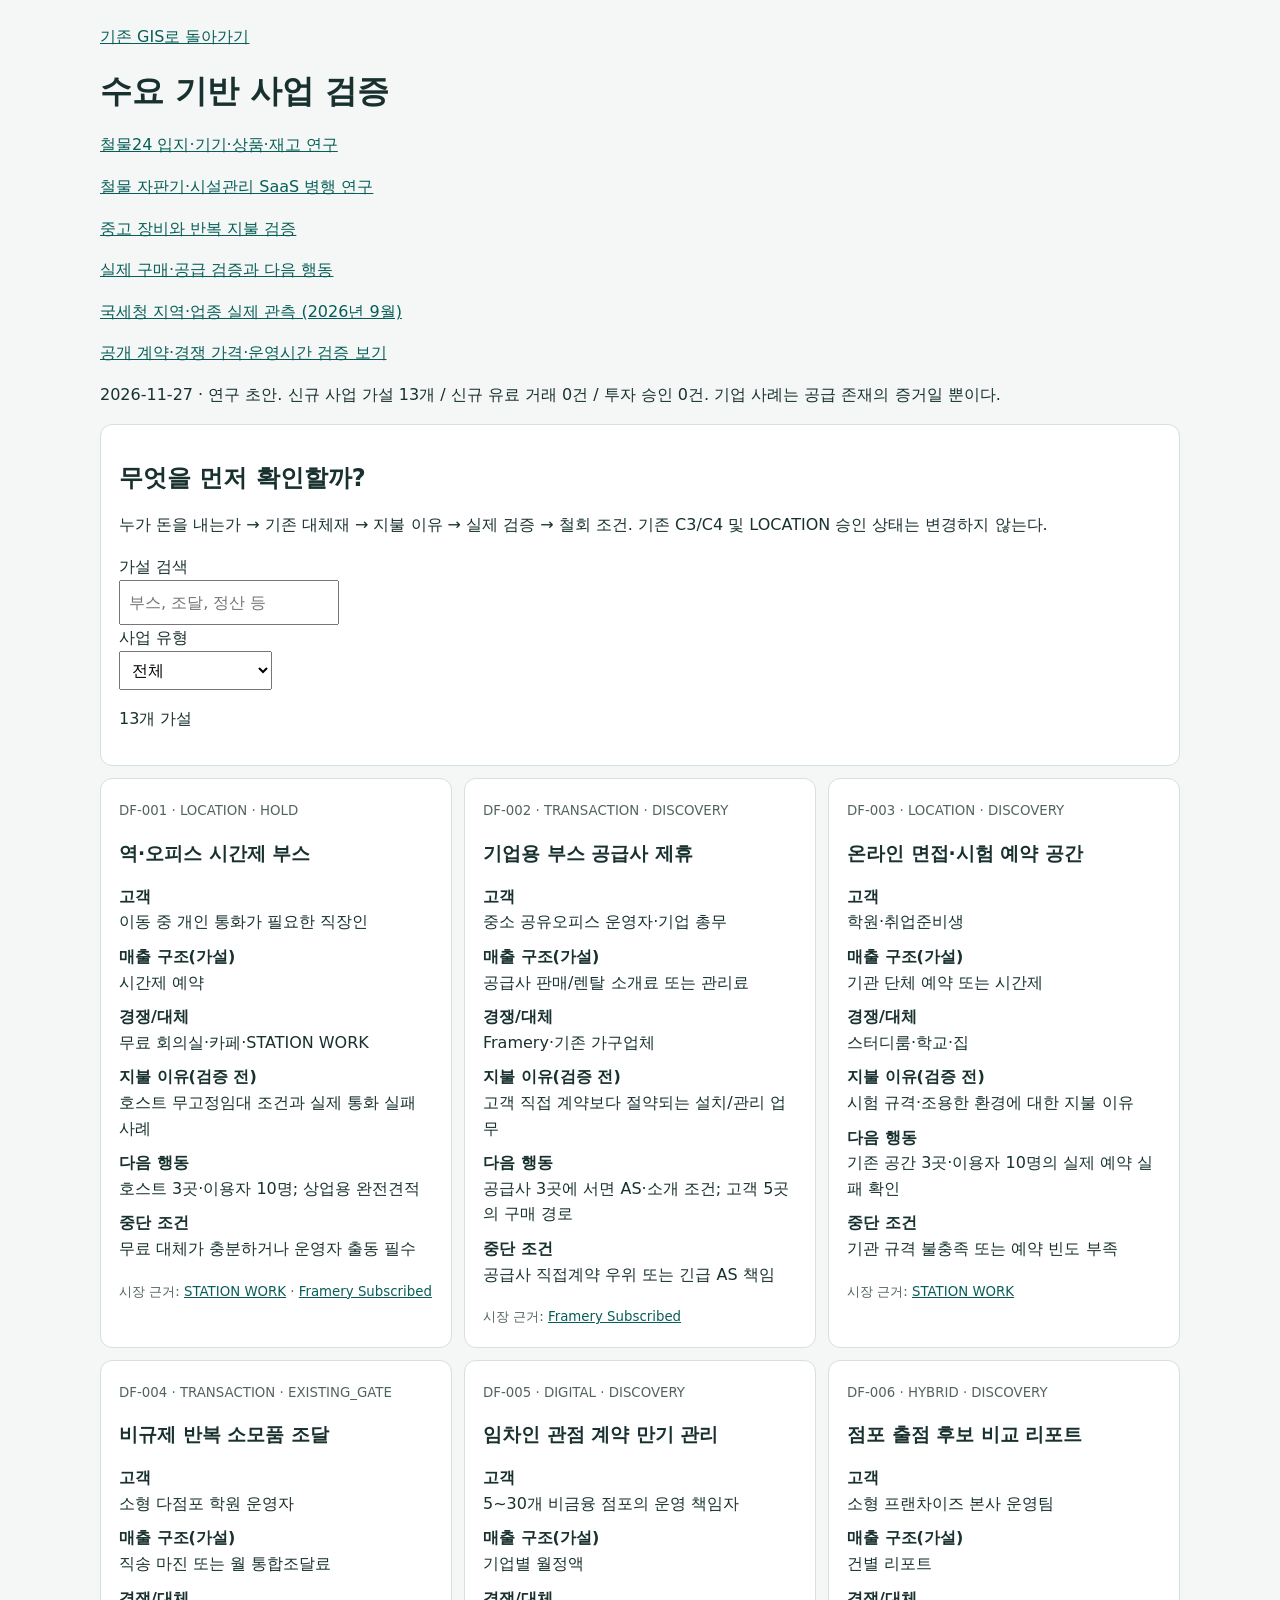
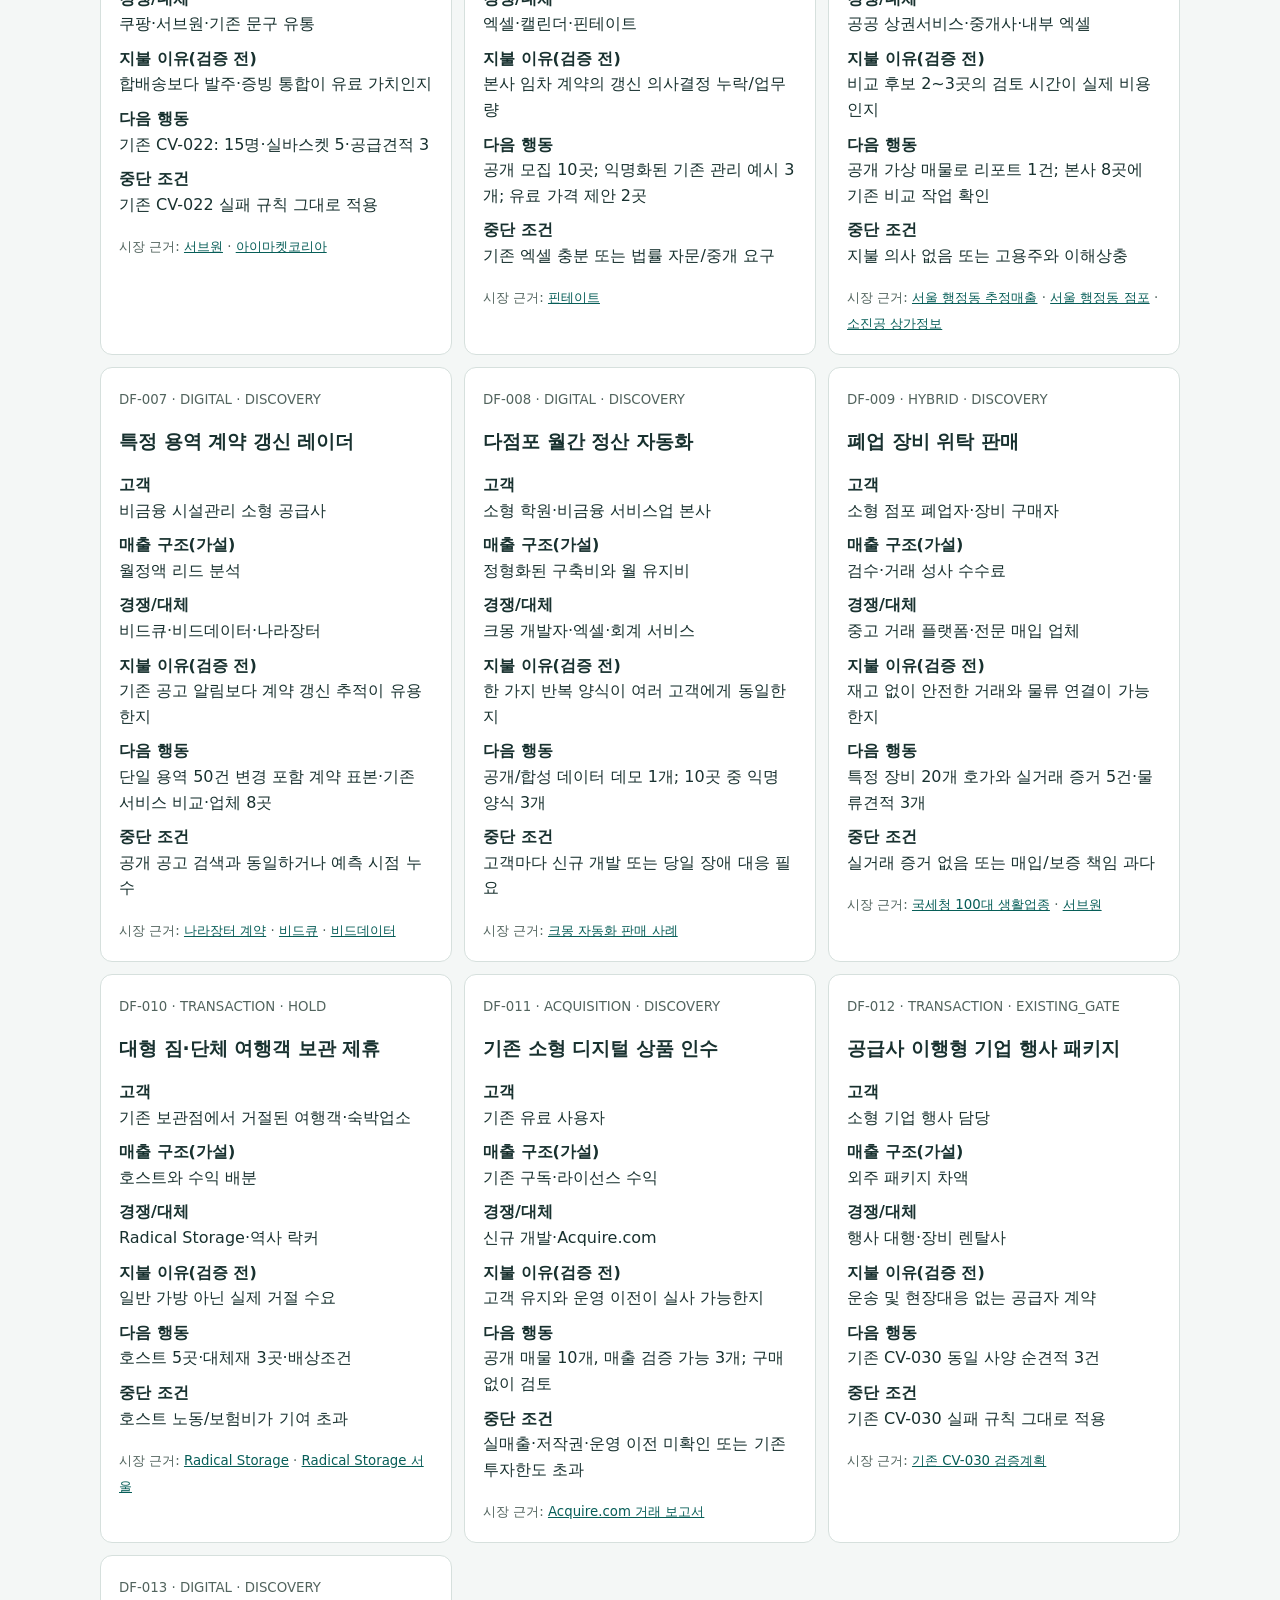
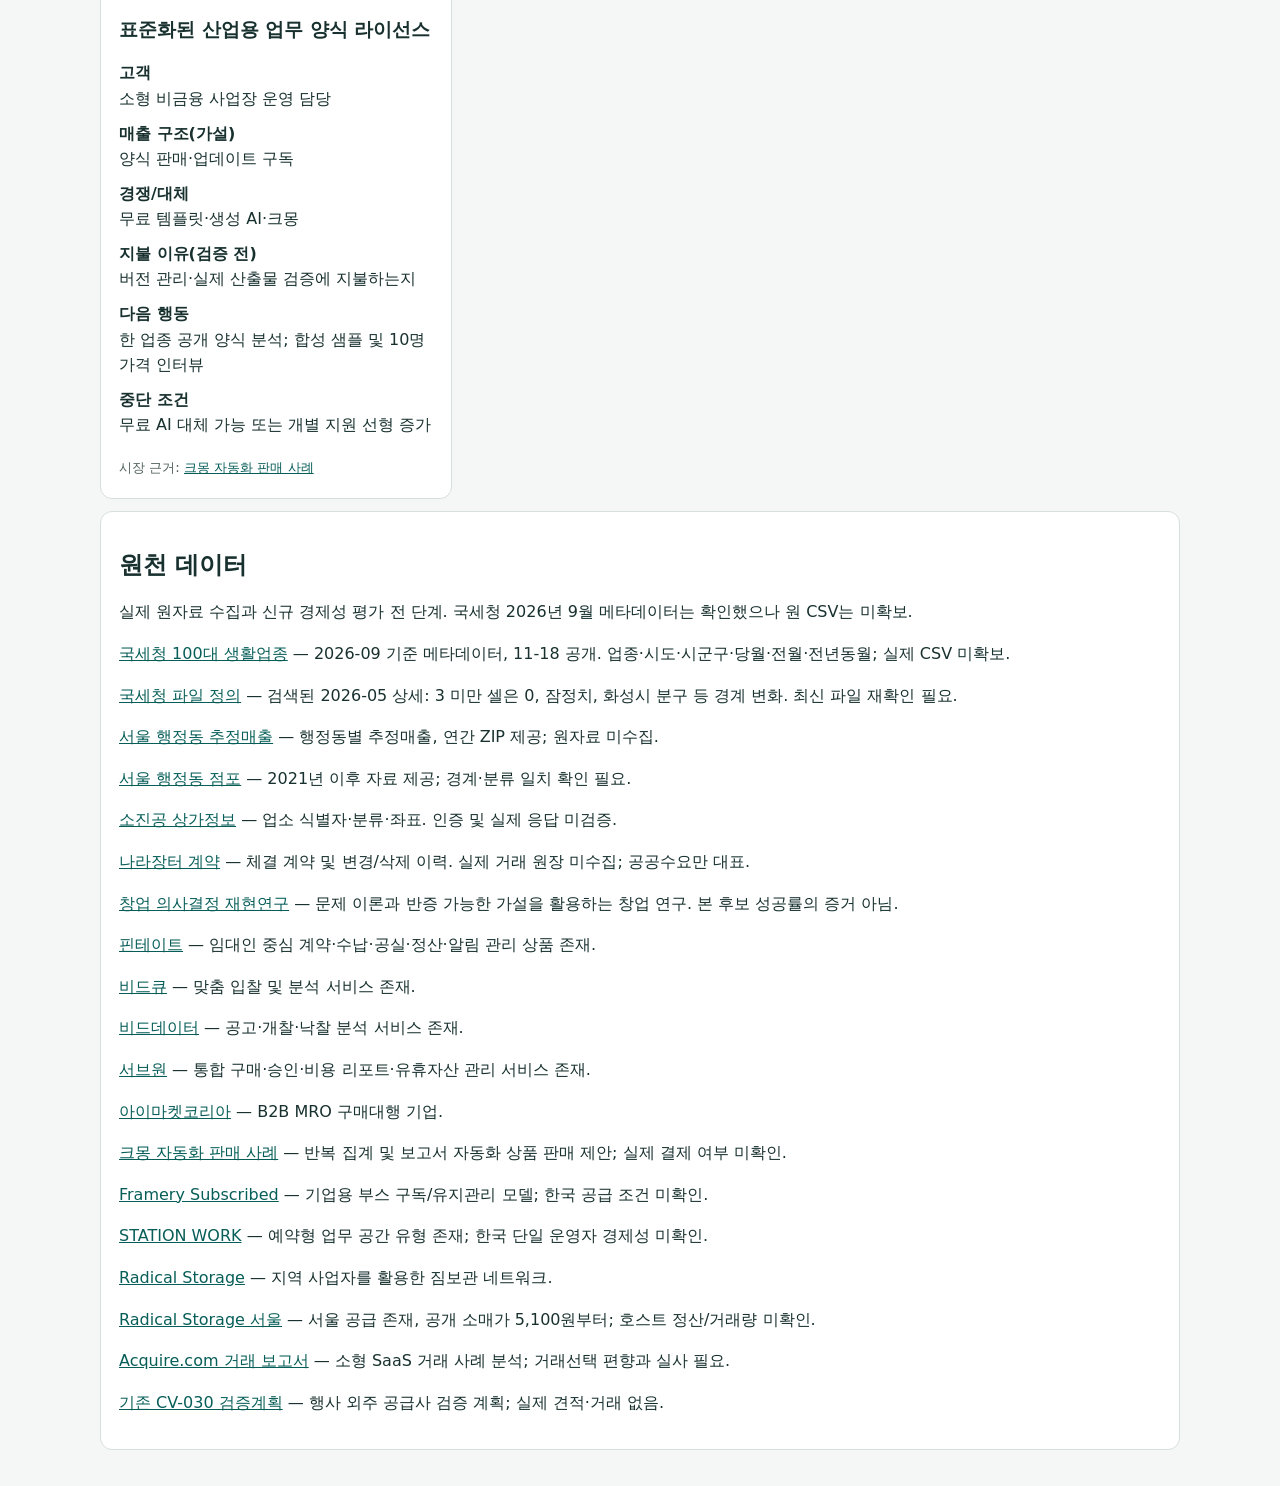
==== docs/demand-first.html @ 0ed5d030 "Add hardware24 local site, used equipment, SKU hypotheses and stock review prototype" ====
<!doctype html><html lang="ko"><meta charset="utf-8"><meta name="viewport" content="width=device-width,initial-scale=1"><title>SideEconomyLab | 수요 기반 연구</title><style>body{font:16px/1.6 system-ui,sans-serif;color:#18312f;background:#f4f7f6;margin:0}main{max-width:1080px;margin:auto;padding:24px}a{color:#075e58}article,section{background:white;border:1px solid #d6e0dd;border-radius:12px;padding:18px;margin:12px 0}h1,h2,h3{line-height:1.25}small{color:#52645e}dt{font-weight:700}dd{margin:0 0 9px}label{display:block}input,select{font:inherit;padding:8px;max-width:100%}.cards{display:grid;grid-template-columns:repeat(auto-fit,minmax(min(100%,310px),1fr));gap:12px}article{margin:0}strong{color:#155c55}</style><main><a href="index.html">기존 GIS로 돌아가기</a><h1>수요 기반 사업 검증</h1><p><a href="hardware24.html">철물24 입지·기기·상품·재고 연구</a></p><p><a href="facility-dual-track.html">철물 자판기·시설관리 SaaS 병행 연구</a></p><p><a href="recommerce-research.html">중고 장비와 반복 지불 검증</a></p><p><a href="buyer-route.html">실제 구매·공급 검증과 다음 행동</a></p><p><a href="nts-local-profile.html">국세청 지역·업종 실제 관측 (2026년 9월)</a></p><p><a href="spend-evidence.html">공개 계약·경쟁 가격·운영시간 검증 보기</a></p><p>2026-11-27 · 연구 초안. 신규 사업 가설 13개 / 신규 유료 거래 0건 / 투자 승인 0건. 기업 사례는 공급 존재의 증거일 뿐이다.</p><section><h2>무엇을 먼저 확인할까?</h2><p>누가 돈을 내는가 → 기존 대체재 → 지불 이유 → 실제 검증 → 철회 조건. 기존 C3/C4 및 LOCATION 승인 상태는 변경하지 않는다.</p><label for="q">가설 검색</label><input id="q" type="search" placeholder="부스, 조달, 정산 등"><label for="lane">사업 유형</label><select id="lane"><option value="">전체</option><option>LOCATION</option><option>TRANSACTION</option><option>DIGITAL</option><option>HYBRID</option><option>ACQUISITION</option></select><p id="count" aria-live="polite"></p></section><div class="cards"><article data-lane="LOCATION"><small>DF-001 · LOCATION · HOLD</small><h3>역·오피스 시간제 부스</h3><dl><dt>고객</dt><dd>이동 중 개인 통화가 필요한 직장인</dd><dt>매출 구조(가설)</dt><dd>시간제 예약</dd><dt>경쟁/대체</dt><dd>무료 회의실·카페·STATION WORK</dd><dt>지불 이유(검증 전)</dt><dd>호스트 무고정임대 조건과 실제 통화 실패 사례</dd><dt>다음 행동</dt><dd>호스트 3곳·이용자 10명; 상업용 완전견적</dd><dt>중단 조건</dt><dd>무료 대체가 충분하거나 운영자 출동 필수</dd></dl><small>시장 근거: <a href="https://www.stationwork.jp/help/base-type">STATION WORK</a> · <a href="https://framery.com/en/framery-subscribed/">Framery Subscribed</a></small></article><article data-lane="TRANSACTION"><small>DF-002 · TRANSACTION · DISCOVERY</small><h3>기업용 부스 공급사 제휴</h3><dl><dt>고객</dt><dd>중소 공유오피스 운영자·기업 총무</dd><dt>매출 구조(가설)</dt><dd>공급사 판매/렌탈 소개료 또는 관리료</dd><dt>경쟁/대체</dt><dd>Framery·기존 가구업체</dd><dt>지불 이유(검증 전)</dt><dd>고객 직접 계약보다 절약되는 설치/관리 업무</dd><dt>다음 행동</dt><dd>공급사 3곳에 서면 AS·소개 조건; 고객 5곳의 구매 경로</dd><dt>중단 조건</dt><dd>공급사 직접계약 우위 또는 긴급 AS 책임</dd></dl><small>시장 근거: <a href="https://framery.com/en/framery-subscribed/">Framery Subscribed</a></small></article><article data-lane="LOCATION"><small>DF-003 · LOCATION · DISCOVERY</small><h3>온라인 면접·시험 예약 공간</h3><dl><dt>고객</dt><dd>학원·취업준비생</dd><dt>매출 구조(가설)</dt><dd>기관 단체 예약 또는 시간제</dd><dt>경쟁/대체</dt><dd>스터디룸·학교·집</dd><dt>지불 이유(검증 전)</dt><dd>시험 규격·조용한 환경에 대한 지불 이유</dd><dt>다음 행동</dt><dd>기존 공간 3곳·이용자 10명의 실제 예약 실패 확인</dd><dt>중단 조건</dt><dd>기관 규격 불충족 또는 예약 빈도 부족</dd></dl><small>시장 근거: <a href="https://www.stationwork.jp/help/base-type">STATION WORK</a></small></article><article data-lane="TRANSACTION"><small>DF-004 · TRANSACTION · EXISTING_GATE</small><h3>비규제 반복 소모품 조달</h3><dl><dt>고객</dt><dd>소형 다점포 학원 운영자</dd><dt>매출 구조(가설)</dt><dd>직송 마진 또는 월 통합조달료</dd><dt>경쟁/대체</dt><dd>쿠팡·서브원·기존 문구 유통</dd><dt>지불 이유(검증 전)</dt><dd>합배송보다 발주·증빙 통합이 유료 가치인지</dd><dt>다음 행동</dt><dd>기존 CV-022: 15명·실바스켓 5·공급견적 3</dd><dt>중단 조건</dt><dd>기존 CV-022 실패 규칙 그대로 적용</dd></dl><small>시장 근거: <a href="https://www.serveone.co.kr/kr/support/new-introduction-guide.do">서브원</a> · <a href="https://imarketkorea.com/aboutcompany/aboutus/">아이마켓코리아</a></small></article><article data-lane="DIGITAL"><small>DF-005 · DIGITAL · DISCOVERY</small><h3>임차인 관점 계약 만기 관리</h3><dl><dt>고객</dt><dd>5~30개 비금융 점포의 운영 책임자</dd><dt>매출 구조(가설)</dt><dd>기업별 월정액</dd><dt>경쟁/대체</dt><dd>엑셀·캘린더·핀테이트</dd><dt>지불 이유(검증 전)</dt><dd>본사 임차 계약의 갱신 의사결정 누락/업무량</dd><dt>다음 행동</dt><dd>공개 모집 10곳; 익명화된 기존 관리 예시 3개; 유료 가격 제안 2곳</dd><dt>중단 조건</dt><dd>기존 엑셀 충분 또는 법률 자문/중개 요구</dd></dl><small>시장 근거: <a href="https://fintate.com/intro/saas">핀테이트</a></small></article><article data-lane="HYBRID"><small>DF-006 · HYBRID · DISCOVERY</small><h3>점포 출점 후보 비교 리포트</h3><dl><dt>고객</dt><dd>소형 프랜차이즈 본사 운영팀</dd><dt>매출 구조(가설)</dt><dd>건별 리포트</dd><dt>경쟁/대체</dt><dd>공공 상권서비스·중개사·내부 엑셀</dd><dt>지불 이유(검증 전)</dt><dd>비교 후보 2~3곳의 검토 시간이 실제 비용인지</dd><dt>다음 행동</dt><dd>공개 가상 매물로 리포트 1건; 본사 8곳에 기존 비교 작업 확인</dd><dt>중단 조건</dt><dd>지불 의사 없음 또는 고용주와 이해상충</dd></dl><small>시장 근거: <a href="https://data.seoul.go.kr/dataList/OA-22175/S/1/datasetView.do">서울 행정동 추정매출</a> · <a href="https://data.seoul.go.kr/dataList/OA-22172/A/1/datasetView.do">서울 행정동 점포</a> · <a href="https://www.data.go.kr/data/15012005/openapi.do">소진공 상가정보</a></small></article><article data-lane="DIGITAL"><small>DF-007 · DIGITAL · DISCOVERY</small><h3>특정 용역 계약 갱신 레이더</h3><dl><dt>고객</dt><dd>비금융 시설관리 소형 공급사</dd><dt>매출 구조(가설)</dt><dd>월정액 리드 분석</dd><dt>경쟁/대체</dt><dd>비드큐·비드데이터·나라장터</dd><dt>지불 이유(검증 전)</dt><dd>기존 공고 알림보다 계약 갱신 추적이 유용한지</dd><dt>다음 행동</dt><dd>단일 용역 50건 변경 포함 계약 표본·기존 서비스 비교·업체 8곳</dd><dt>중단 조건</dt><dd>공개 공고 검색과 동일하거나 예측 시점 누수</dd></dl><small>시장 근거: <a href="https://www.data.go.kr/data/15129427/openapi.do">나라장터 계약</a> · <a href="https://www.bidq.co.kr/">비드큐</a> · <a href="https://biddata.kr/">비드데이터</a></small></article><article data-lane="DIGITAL"><small>DF-008 · DIGITAL · DISCOVERY</small><h3>다점포 월간 정산 자동화</h3><dl><dt>고객</dt><dd>소형 학원·비금융 서비스업 본사</dd><dt>매출 구조(가설)</dt><dd>정형화된 구축비와 월 유지비</dd><dt>경쟁/대체</dt><dd>크몽 개발자·엑셀·회계 서비스</dd><dt>지불 이유(검증 전)</dt><dd>한 가지 반복 양식이 여러 고객에게 동일한지</dd><dt>다음 행동</dt><dd>공개/합성 데이터 데모 1개; 10곳 중 익명 양식 3개</dd><dt>중단 조건</dt><dd>고객마다 신규 개발 또는 당일 장애 대응 필요</dd></dl><small>시장 근거: <a href="https://kmong.com/gig/845647">크몽 자동화 판매 사례</a></small></article><article data-lane="HYBRID"><small>DF-009 · HYBRID · DISCOVERY</small><h3>폐업 장비 위탁 판매</h3><dl><dt>고객</dt><dd>소형 점포 폐업자·장비 구매자</dd><dt>매출 구조(가설)</dt><dd>검수·거래 성사 수수료</dd><dt>경쟁/대체</dt><dd>중고 거래 플랫폼·전문 매입 업체</dd><dt>지불 이유(검증 전)</dt><dd>재고 없이 안전한 거래와 물류 연결이 가능한지</dd><dt>다음 행동</dt><dd>특정 장비 20개 호가와 실거래 증거 5건·물류견적 3개</dd><dt>중단 조건</dt><dd>실거래 증거 없음 또는 매입/보증 책임 과다</dd></dl><small>시장 근거: <a href="https://www.data.go.kr/catalog/15061118/fileData.json">국세청 100대 생활업종</a> · <a href="https://www.serveone.co.kr/kr/support/new-introduction-guide.do">서브원</a></small></article><article data-lane="TRANSACTION"><small>DF-010 · TRANSACTION · HOLD</small><h3>대형 짐·단체 여행객 보관 제휴</h3><dl><dt>고객</dt><dd>기존 보관점에서 거절된 여행객·숙박업소</dd><dt>매출 구조(가설)</dt><dd>호스트와 수익 배분</dd><dt>경쟁/대체</dt><dd>Radical Storage·역사 락커</dd><dt>지불 이유(검증 전)</dt><dd>일반 가방 아닌 실제 거절 수요</dd><dt>다음 행동</dt><dd>호스트 5곳·대체재 3곳·배상조건</dd><dt>중단 조건</dt><dd>호스트 노동/보험비가 기여 초과</dd></dl><small>시장 근거: <a href="https://radicalstorage.com/partners">Radical Storage</a> · <a href="https://radicalstorage.com/luggage-storage/seoul">Radical Storage 서울</a></small></article><article data-lane="ACQUISITION"><small>DF-011 · ACQUISITION · DISCOVERY</small><h3>기존 소형 디지털 상품 인수</h3><dl><dt>고객</dt><dd>기존 유료 사용자</dd><dt>매출 구조(가설)</dt><dd>기존 구독·라이선스 수익</dd><dt>경쟁/대체</dt><dd>신규 개발·Acquire.com</dd><dt>지불 이유(검증 전)</dt><dd>고객 유지와 운영 이전이 실사 가능한지</dd><dt>다음 행동</dt><dd>공개 매물 10개, 매출 검증 가능 3개; 구매 없이 검토</dd><dt>중단 조건</dt><dd>실매출·저작권·운영 이전 미확인 또는 기존 투자한도 초과</dd></dl><small>시장 근거: <a href="https://blog.acquire.com/acquire-com-biannual-acquisition-multiples-report-jan-2026/">Acquire.com 거래 보고서</a></small></article><article data-lane="TRANSACTION"><small>DF-012 · TRANSACTION · EXISTING_GATE</small><h3>공급사 이행형 기업 행사 패키지</h3><dl><dt>고객</dt><dd>소형 기업 행사 담당</dd><dt>매출 구조(가설)</dt><dd>외주 패키지 차액</dd><dt>경쟁/대체</dt><dd>행사 대행·장비 렌탈사</dd><dt>지불 이유(검증 전)</dt><dd>운송 및 현장대응 없는 공급자 계약</dd><dt>다음 행동</dt><dd>기존 CV-030 동일 사양 순견적 3건</dd><dt>중단 조건</dt><dd>기존 CV-030 실패 규칙 그대로 적용</dd></dl><small>시장 근거: <a href="https://github.com/jaehojung1879-netizen/SideEconomyLab/blob/adabef5453808ba482f0cb0862eeae0200c64028/research/candidate-validation-portfolio-v1.md">기존 CV-030 검증계획</a></small></article><article data-lane="DIGITAL"><small>DF-013 · DIGITAL · DISCOVERY</small><h3>표준화된 산업용 업무 양식 라이선스</h3><dl><dt>고객</dt><dd>소형 비금융 사업장 운영 담당</dd><dt>매출 구조(가설)</dt><dd>양식 판매·업데이트 구독</dd><dt>경쟁/대체</dt><dd>무료 템플릿·생성 AI·크몽</dd><dt>지불 이유(검증 전)</dt><dd>버전 관리·실제 산출물 검증에 지불하는지</dd><dt>다음 행동</dt><dd>한 업종 공개 양식 분석; 합성 샘플 및 10명 가격 인터뷰</dd><dt>중단 조건</dt><dd>무료 AI 대체 가능 또는 개별 지원 선형 증가</dd></dl><small>시장 근거: <a href="https://kmong.com/gig/845647">크몽 자동화 판매 사례</a></small></article></div><section><h2>원천 데이터</h2><p>실제 원자료 수집과 신규 경제성 평가 전 단계. 국세청 2026년 9월 메타데이터는 확인했으나 원 CSV는 미확보.</p><p><a href="https://www.data.go.kr/catalog/15061118/fileData.json">국세청 100대 생활업종</a> — 2026-09 기준 메타데이터, 11-18 공개. 업종·시도·시군구·당월·전월·전년동월; 실제 CSV 미확보.</p><p><a href="https://www.data.go.kr/data/15061118/fileData.do">국세청 파일 정의</a> — 검색된 2026-05 상세: 3 미만 셀은 0, 잠정치, 화성시 분구 등 경계 변화. 최신 파일 재확인 필요.</p><p><a href="https://data.seoul.go.kr/dataList/OA-22175/S/1/datasetView.do">서울 행정동 추정매출</a> — 행정동별 추정매출, 연간 ZIP 제공; 원자료 미수집.</p><p><a href="https://data.seoul.go.kr/dataList/OA-22172/A/1/datasetView.do">서울 행정동 점포</a> — 2021년 이후 자료 제공; 경계·분류 일치 확인 필요.</p><p><a href="https://www.data.go.kr/data/15012005/openapi.do">소진공 상가정보</a> — 업소 식별자·분류·좌표. 인증 및 실제 응답 미검증.</p><p><a href="https://www.data.go.kr/data/15129427/openapi.do">나라장터 계약</a> — 체결 계약 및 변경/삭제 이력. 실제 거래 원장 미수집; 공공수요만 대표.</p><p><a href="https://onlinelibrary.wiley.com/doi/full/10.1002/smj.3580">창업 의사결정 재현연구</a> — 문제 이론과 반증 가능한 가설을 활용하는 창업 연구. 본 후보 성공률의 증거 아님.</p><p><a href="https://fintate.com/intro/saas">핀테이트</a> — 임대인 중심 계약·수납·공실·정산·알림 관리 상품 존재.</p><p><a href="https://www.bidq.co.kr/">비드큐</a> — 맞춤 입찰 및 분석 서비스 존재.</p><p><a href="https://biddata.kr/">비드데이터</a> — 공고·개찰·낙찰 분석 서비스 존재.</p><p><a href="https://www.serveone.co.kr/kr/support/new-introduction-guide.do">서브원</a> — 통합 구매·승인·비용 리포트·유휴자산 관리 서비스 존재.</p><p><a href="https://imarketkorea.com/aboutcompany/aboutus/">아이마켓코리아</a> — B2B MRO 구매대행 기업.</p><p><a href="https://kmong.com/gig/845647">크몽 자동화 판매 사례</a> — 반복 집계 및 보고서 자동화 상품 판매 제안; 실제 결제 여부 미확인.</p><p><a href="https://framery.com/en/framery-subscribed/">Framery Subscribed</a> — 기업용 부스 구독/유지관리 모델; 한국 공급 조건 미확인.</p><p><a href="https://www.stationwork.jp/help/base-type">STATION WORK</a> — 예약형 업무 공간 유형 존재; 한국 단일 운영자 경제성 미확인.</p><p><a href="https://radicalstorage.com/partners">Radical Storage</a> — 지역 사업자를 활용한 짐보관 네트워크.</p><p><a href="https://radicalstorage.com/luggage-storage/seoul">Radical Storage 서울</a> — 서울 공급 존재, 공개 소매가 5,100원부터; 호스트 정산/거래량 미확인.</p><p><a href="https://blog.acquire.com/acquire-com-biannual-acquisition-multiples-report-jan-2026/">Acquire.com 거래 보고서</a> — 소형 SaaS 거래 사례 분석; 거래선택 편향과 실사 필요.</p><p><a href="https://github.com/jaehojung1879-netizen/SideEconomyLab/blob/adabef5453808ba482f0cb0862eeae0200c64028/research/candidate-validation-portfolio-v1.md">기존 CV-030 검증계획</a> — 행사 외주 공급사 검증 계획; 실제 견적·거래 없음.</p></section></main><script>const q=document.getElementById('q'),lane=document.getElementById('lane'),count=document.getElementById('count'),cards=[...document.querySelectorAll('article')];function filter(){let n=0;for(const c of cards){const show=(!lane.value||c.dataset.lane===lane.value)&&c.textContent.toLowerCase().includes(q.value.trim().toLowerCase());c.hidden=!show;if(show)n++;}count.textContent=n+'개 가설';}q.addEventListener('input',filter);lane.addEventListener('change',filter);filter();</script></html>
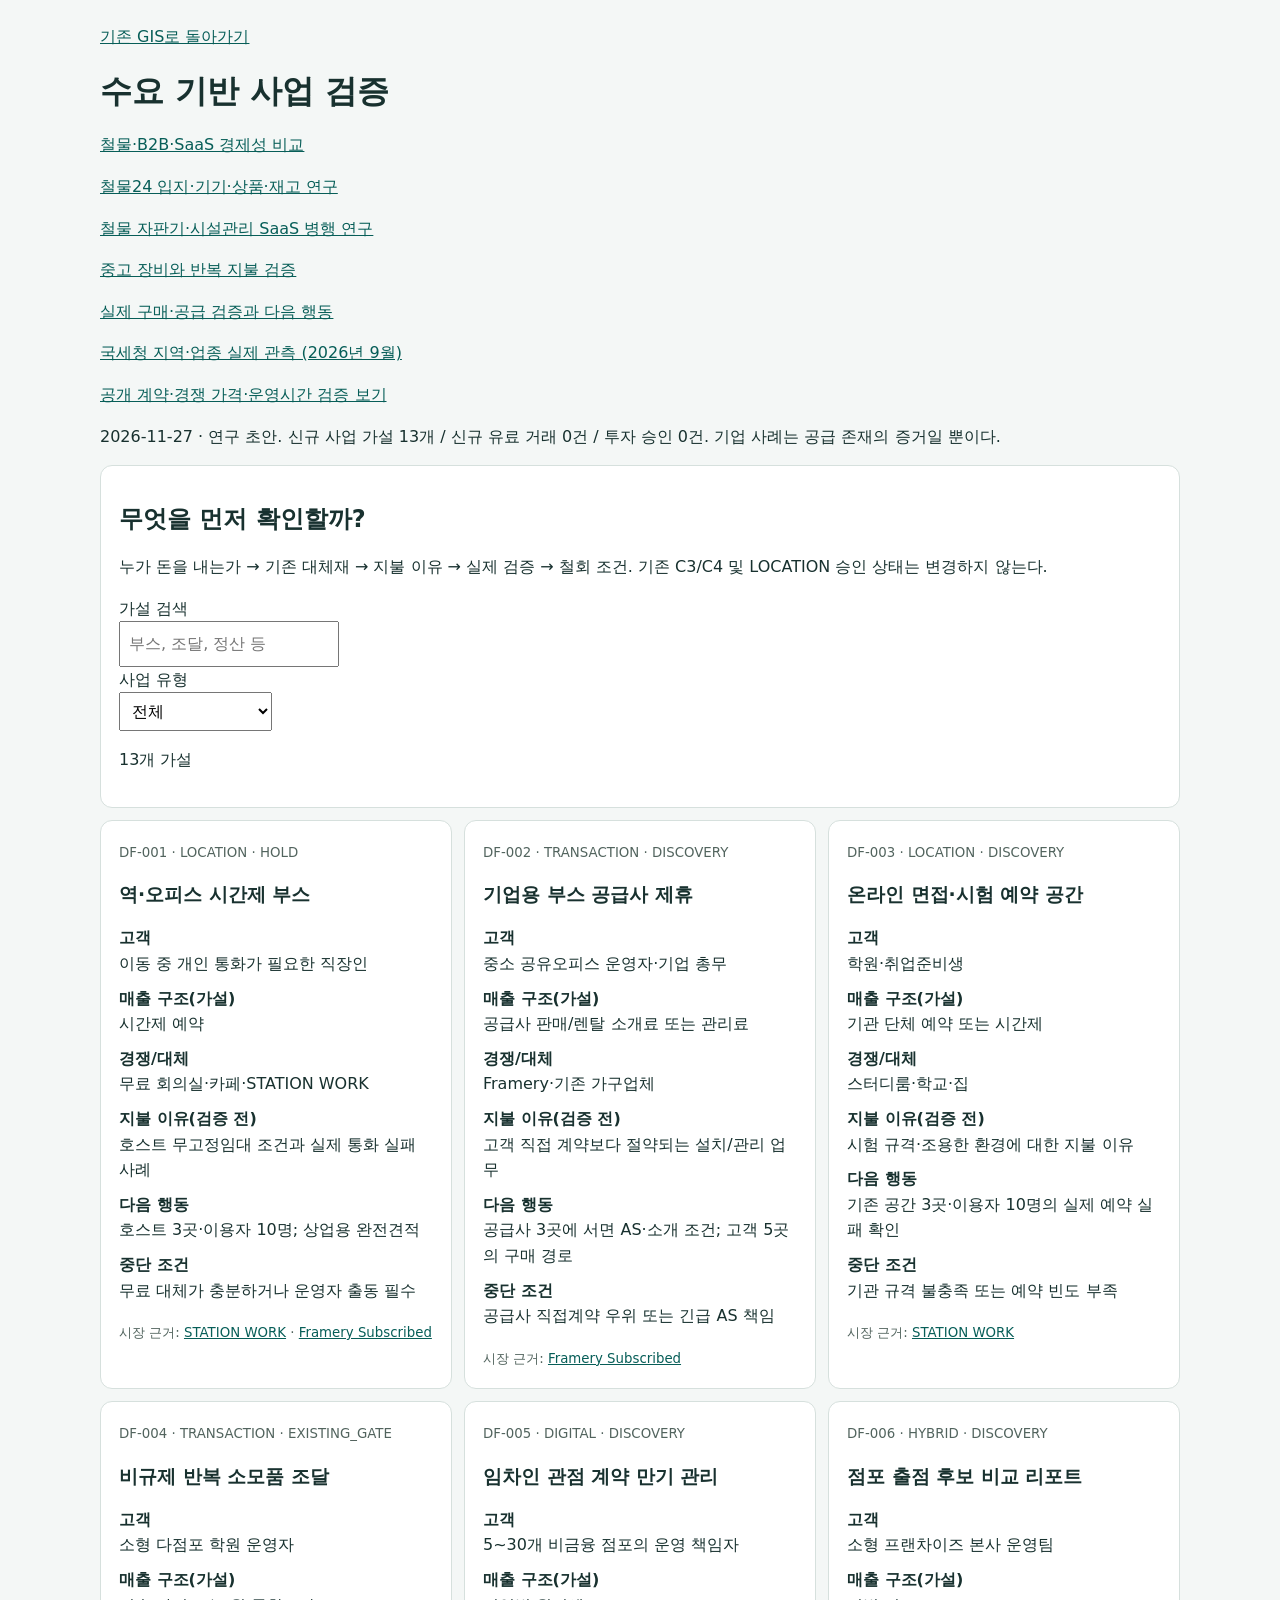
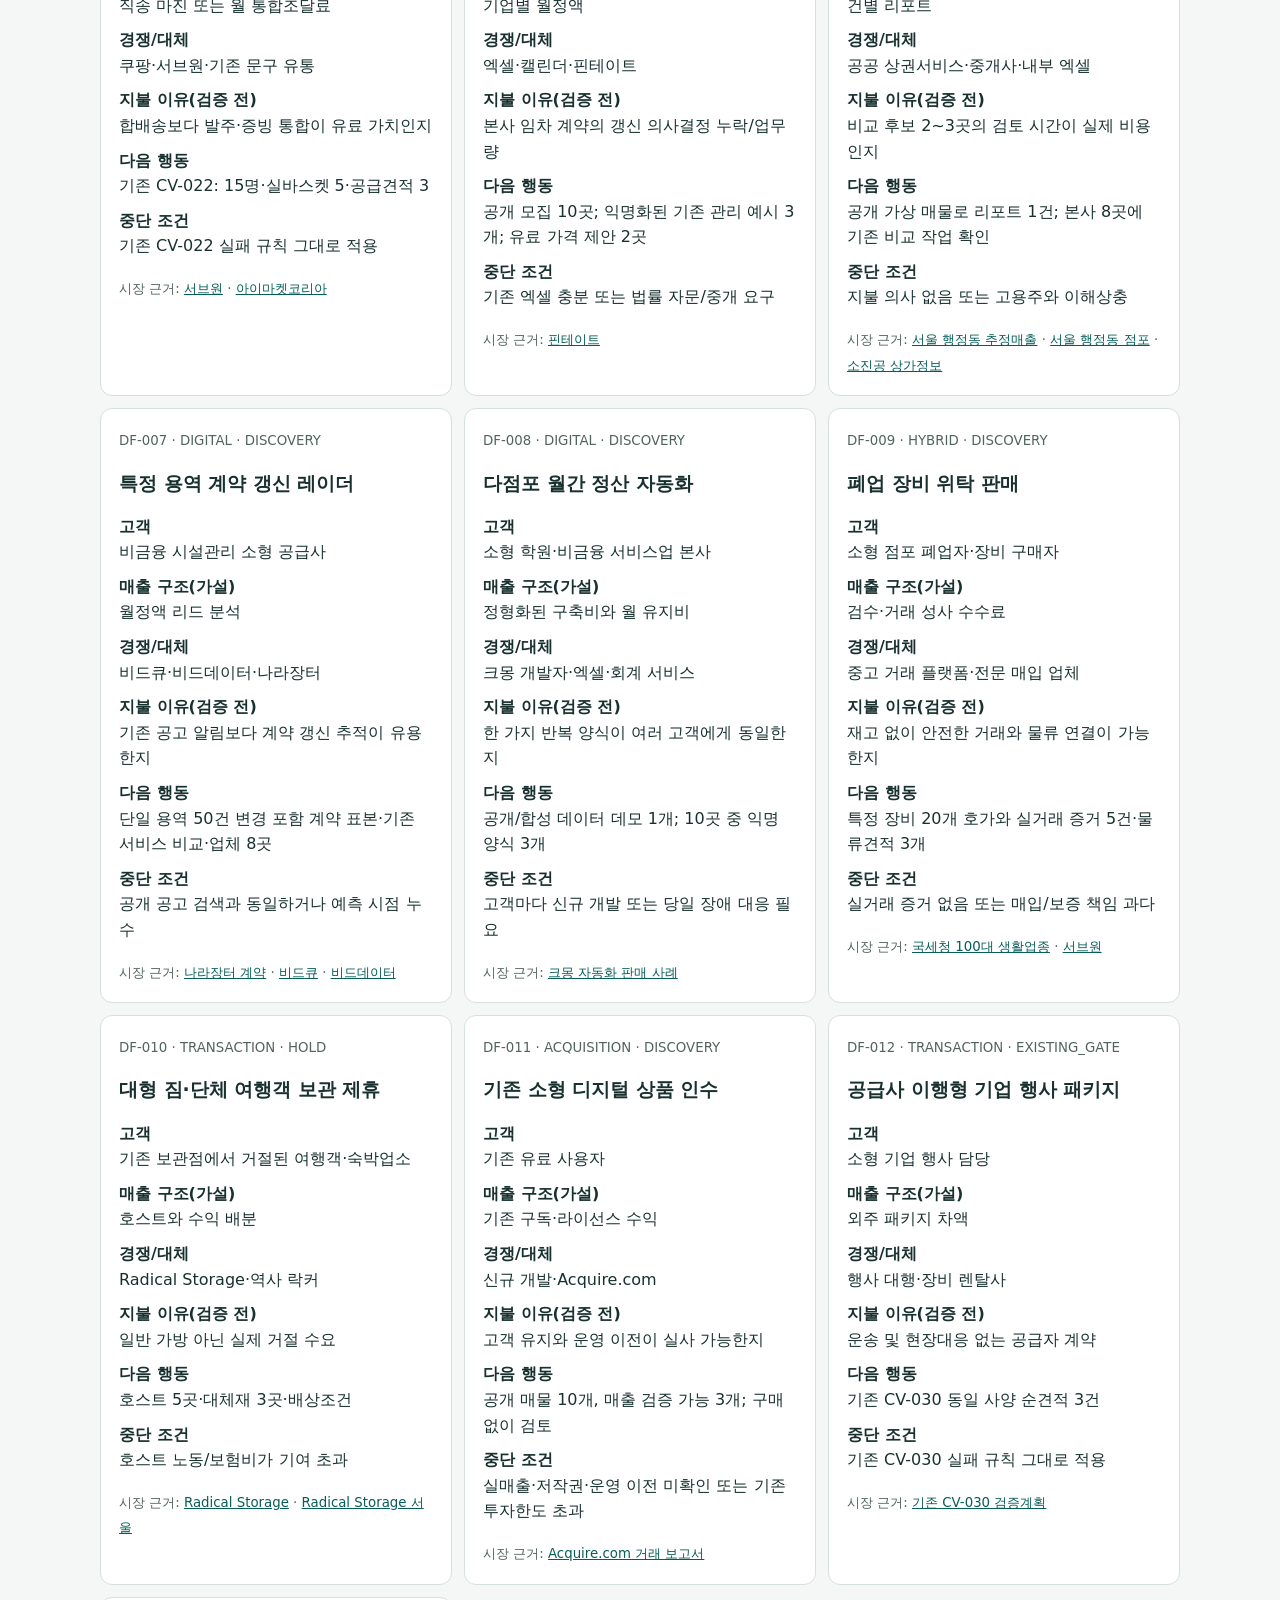
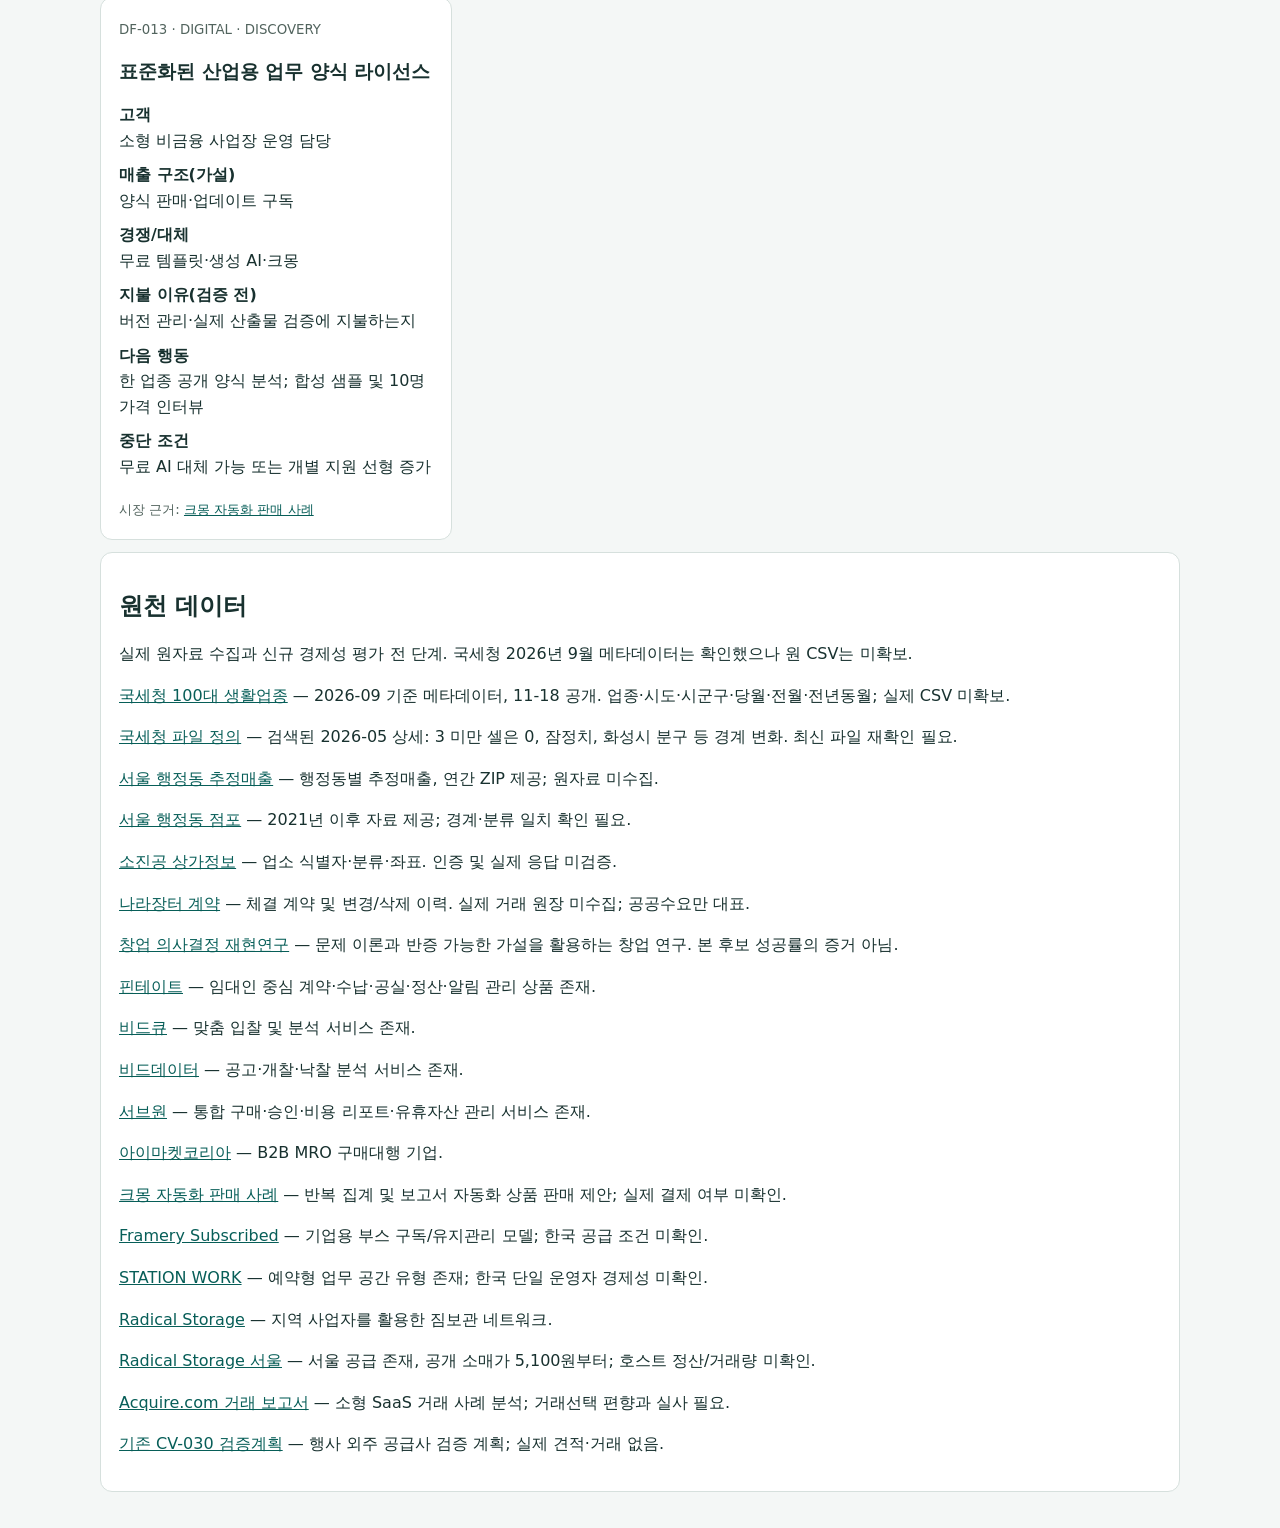
==== commit 92bf0dd4: "Compare residential hardware, B2B managed supply and SaaS against explicit economic hurdles" ====
--- a/docs/demand-first.html
+++ b/docs/demand-first.html
@@ -1 +1 @@
-<!doctype html><html lang="ko"><meta charset="utf-8"><meta name="viewport" content="width=device-width,initial-scale=1"><title>SideEconomyLab | 수요 기반 연구</title><style>body{font:16px/1.6 system-ui,sans-serif;color:#18312f;background:#f4f7f6;margin:0}main{max-width:1080px;margin:auto;padding:24px}a{color:#075e58}article,section{background:white;border:1px solid #d6e0dd;border-radius:12px;padding:18px;margin:12px 0}h1,h2,h3{line-height:1.25}small{color:#52645e}dt{font-weight:700}dd{margin:0 0 9px}label{display:block}input,select{font:inherit;padding:8px;max-width:100%}.cards{display:grid;grid-template-columns:repeat(auto-fit,minmax(min(100%,310px),1fr));gap:12px}article{margin:0}strong{color:#155c55}</style><main><a href="index.html">기존 GIS로 돌아가기</a><h1>수요 기반 사업 검증</h1><p><a href="hardware24.html">철물24 입지·기기·상품·재고 연구</a></p><p><a href="facility-dual-track.html">철물 자판기·시설관리 SaaS 병행 연구</a></p><p><a href="recommerce-research.html">중고 장비와 반복 지불 검증</a></p><p><a href="buyer-route.html">실제 구매·공급 검증과 다음 행동</a></p><p><a href="nts-local-profile.html">국세청 지역·업종 실제 관측 (2026년 9월)</a></p><p><a href="spend-evidence.html">공개 계약·경쟁 가격·운영시간 검증 보기</a></p><p>2026-11-27 · 연구 초안. 신규 사업 가설 13개 / 신규 유료 거래 0건 / 투자 승인 0건. 기업 사례는 공급 존재의 증거일 뿐이다.</p><section><h2>무엇을 먼저 확인할까?</h2><p>누가 돈을 내는가 → 기존 대체재 → 지불 이유 → 실제 검증 → 철회 조건. 기존 C3/C4 및 LOCATION 승인 상태는 변경하지 않는다.</p><label for="q">가설 검색</label><input id="q" type="search" placeholder="부스, 조달, 정산 등"><label for="lane">사업 유형</label><select id="lane"><option value="">전체</option><option>LOCATION</option><option>TRANSACTION</option><option>DIGITAL</option><option>HYBRID</option><option>ACQUISITION</option></select><p id="count" aria-live="polite"></p></section><div class="cards"><article data-lane="LOCATION"><small>DF-001 · LOCATION · HOLD</small><h3>역·오피스 시간제 부스</h3><dl><dt>고객</dt><dd>이동 중 개인 통화가 필요한 직장인</dd><dt>매출 구조(가설)</dt><dd>시간제 예약</dd><dt>경쟁/대체</dt><dd>무료 회의실·카페·STATION WORK</dd><dt>지불 이유(검증 전)</dt><dd>호스트 무고정임대 조건과 실제 통화 실패 사례</dd><dt>다음 행동</dt><dd>호스트 3곳·이용자 10명; 상업용 완전견적</dd><dt>중단 조건</dt><dd>무료 대체가 충분하거나 운영자 출동 필수</dd></dl><small>시장 근거: <a href="https://www.stationwork.jp/help/base-type">STATION WORK</a> · <a href="https://framery.com/en/framery-subscribed/">Framery Subscribed</a></small></article><article data-lane="TRANSACTION"><small>DF-002 · TRANSACTION · DISCOVERY</small><h3>기업용 부스 공급사 제휴</h3><dl><dt>고객</dt><dd>중소 공유오피스 운영자·기업 총무</dd><dt>매출 구조(가설)</dt><dd>공급사 판매/렌탈 소개료 또는 관리료</dd><dt>경쟁/대체</dt><dd>Framery·기존 가구업체</dd><dt>지불 이유(검증 전)</dt><dd>고객 직접 계약보다 절약되는 설치/관리 업무</dd><dt>다음 행동</dt><dd>공급사 3곳에 서면 AS·소개 조건; 고객 5곳의 구매 경로</dd><dt>중단 조건</dt><dd>공급사 직접계약 우위 또는 긴급 AS 책임</dd></dl><small>시장 근거: <a href="https://framery.com/en/framery-subscribed/">Framery Subscribed</a></small></article><article data-lane="LOCATION"><small>DF-003 · LOCATION · DISCOVERY</small><h3>온라인 면접·시험 예약 공간</h3><dl><dt>고객</dt><dd>학원·취업준비생</dd><dt>매출 구조(가설)</dt><dd>기관 단체 예약 또는 시간제</dd><dt>경쟁/대체</dt><dd>스터디룸·학교·집</dd><dt>지불 이유(검증 전)</dt><dd>시험 규격·조용한 환경에 대한 지불 이유</dd><dt>다음 행동</dt><dd>기존 공간 3곳·이용자 10명의 실제 예약 실패 확인</dd><dt>중단 조건</dt><dd>기관 규격 불충족 또는 예약 빈도 부족</dd></dl><small>시장 근거: <a href="https://www.stationwork.jp/help/base-type">STATION WORK</a></small></article><article data-lane="TRANSACTION"><small>DF-004 · TRANSACTION · EXISTING_GATE</small><h3>비규제 반복 소모품 조달</h3><dl><dt>고객</dt><dd>소형 다점포 학원 운영자</dd><dt>매출 구조(가설)</dt><dd>직송 마진 또는 월 통합조달료</dd><dt>경쟁/대체</dt><dd>쿠팡·서브원·기존 문구 유통</dd><dt>지불 이유(검증 전)</dt><dd>합배송보다 발주·증빙 통합이 유료 가치인지</dd><dt>다음 행동</dt><dd>기존 CV-022: 15명·실바스켓 5·공급견적 3</dd><dt>중단 조건</dt><dd>기존 CV-022 실패 규칙 그대로 적용</dd></dl><small>시장 근거: <a href="https://www.serveone.co.kr/kr/support/new-introduction-guide.do">서브원</a> · <a href="https://imarketkorea.com/aboutcompany/aboutus/">아이마켓코리아</a></small></article><article data-lane="DIGITAL"><small>DF-005 · DIGITAL · DISCOVERY</small><h3>임차인 관점 계약 만기 관리</h3><dl><dt>고객</dt><dd>5~30개 비금융 점포의 운영 책임자</dd><dt>매출 구조(가설)</dt><dd>기업별 월정액</dd><dt>경쟁/대체</dt><dd>엑셀·캘린더·핀테이트</dd><dt>지불 이유(검증 전)</dt><dd>본사 임차 계약의 갱신 의사결정 누락/업무량</dd><dt>다음 행동</dt><dd>공개 모집 10곳; 익명화된 기존 관리 예시 3개; 유료 가격 제안 2곳</dd><dt>중단 조건</dt><dd>기존 엑셀 충분 또는 법률 자문/중개 요구</dd></dl><small>시장 근거: <a href="https://fintate.com/intro/saas">핀테이트</a></small></article><article data-lane="HYBRID"><small>DF-006 · HYBRID · DISCOVERY</small><h3>점포 출점 후보 비교 리포트</h3><dl><dt>고객</dt><dd>소형 프랜차이즈 본사 운영팀</dd><dt>매출 구조(가설)</dt><dd>건별 리포트</dd><dt>경쟁/대체</dt><dd>공공 상권서비스·중개사·내부 엑셀</dd><dt>지불 이유(검증 전)</dt><dd>비교 후보 2~3곳의 검토 시간이 실제 비용인지</dd><dt>다음 행동</dt><dd>공개 가상 매물로 리포트 1건; 본사 8곳에 기존 비교 작업 확인</dd><dt>중단 조건</dt><dd>지불 의사 없음 또는 고용주와 이해상충</dd></dl><small>시장 근거: <a href="https://data.seoul.go.kr/dataList/OA-22175/S/1/datasetView.do">서울 행정동 추정매출</a> · <a href="https://data.seoul.go.kr/dataList/OA-22172/A/1/datasetView.do">서울 행정동 점포</a> · <a href="https://www.data.go.kr/data/15012005/openapi.do">소진공 상가정보</a></small></article><article data-lane="DIGITAL"><small>DF-007 · DIGITAL · DISCOVERY</small><h3>특정 용역 계약 갱신 레이더</h3><dl><dt>고객</dt><dd>비금융 시설관리 소형 공급사</dd><dt>매출 구조(가설)</dt><dd>월정액 리드 분석</dd><dt>경쟁/대체</dt><dd>비드큐·비드데이터·나라장터</dd><dt>지불 이유(검증 전)</dt><dd>기존 공고 알림보다 계약 갱신 추적이 유용한지</dd><dt>다음 행동</dt><dd>단일 용역 50건 변경 포함 계약 표본·기존 서비스 비교·업체 8곳</dd><dt>중단 조건</dt><dd>공개 공고 검색과 동일하거나 예측 시점 누수</dd></dl><small>시장 근거: <a href="https://www.data.go.kr/data/15129427/openapi.do">나라장터 계약</a> · <a href="https://www.bidq.co.kr/">비드큐</a> · <a href="https://biddata.kr/">비드데이터</a></small></article><article data-lane="DIGITAL"><small>DF-008 · DIGITAL · DISCOVERY</small><h3>다점포 월간 정산 자동화</h3><dl><dt>고객</dt><dd>소형 학원·비금융 서비스업 본사</dd><dt>매출 구조(가설)</dt><dd>정형화된 구축비와 월 유지비</dd><dt>경쟁/대체</dt><dd>크몽 개발자·엑셀·회계 서비스</dd><dt>지불 이유(검증 전)</dt><dd>한 가지 반복 양식이 여러 고객에게 동일한지</dd><dt>다음 행동</dt><dd>공개/합성 데이터 데모 1개; 10곳 중 익명 양식 3개</dd><dt>중단 조건</dt><dd>고객마다 신규 개발 또는 당일 장애 대응 필요</dd></dl><small>시장 근거: <a href="https://kmong.com/gig/845647">크몽 자동화 판매 사례</a></small></article><article data-lane="HYBRID"><small>DF-009 · HYBRID · DISCOVERY</small><h3>폐업 장비 위탁 판매</h3><dl><dt>고객</dt><dd>소형 점포 폐업자·장비 구매자</dd><dt>매출 구조(가설)</dt><dd>검수·거래 성사 수수료</dd><dt>경쟁/대체</dt><dd>중고 거래 플랫폼·전문 매입 업체</dd><dt>지불 이유(검증 전)</dt><dd>재고 없이 안전한 거래와 물류 연결이 가능한지</dd><dt>다음 행동</dt><dd>특정 장비 20개 호가와 실거래 증거 5건·물류견적 3개</dd><dt>중단 조건</dt><dd>실거래 증거 없음 또는 매입/보증 책임 과다</dd></dl><small>시장 근거: <a href="https://www.data.go.kr/catalog/15061118/fileData.json">국세청 100대 생활업종</a> · <a href="https://www.serveone.co.kr/kr/support/new-introduction-guide.do">서브원</a></small></article><article data-lane="TRANSACTION"><small>DF-010 · TRANSACTION · HOLD</small><h3>대형 짐·단체 여행객 보관 제휴</h3><dl><dt>고객</dt><dd>기존 보관점에서 거절된 여행객·숙박업소</dd><dt>매출 구조(가설)</dt><dd>호스트와 수익 배분</dd><dt>경쟁/대체</dt><dd>Radical Storage·역사 락커</dd><dt>지불 이유(검증 전)</dt><dd>일반 가방 아닌 실제 거절 수요</dd><dt>다음 행동</dt><dd>호스트 5곳·대체재 3곳·배상조건</dd><dt>중단 조건</dt><dd>호스트 노동/보험비가 기여 초과</dd></dl><small>시장 근거: <a href="https://radicalstorage.com/partners">Radical Storage</a> · <a href="https://radicalstorage.com/luggage-storage/seoul">Radical Storage 서울</a></small></article><article data-lane="ACQUISITION"><small>DF-011 · ACQUISITION · DISCOVERY</small><h3>기존 소형 디지털 상품 인수</h3><dl><dt>고객</dt><dd>기존 유료 사용자</dd><dt>매출 구조(가설)</dt><dd>기존 구독·라이선스 수익</dd><dt>경쟁/대체</dt><dd>신규 개발·Acquire.com</dd><dt>지불 이유(검증 전)</dt><dd>고객 유지와 운영 이전이 실사 가능한지</dd><dt>다음 행동</dt><dd>공개 매물 10개, 매출 검증 가능 3개; 구매 없이 검토</dd><dt>중단 조건</dt><dd>실매출·저작권·운영 이전 미확인 또는 기존 투자한도 초과</dd></dl><small>시장 근거: <a href="https://blog.acquire.com/acquire-com-biannual-acquisition-multiples-report-jan-2026/">Acquire.com 거래 보고서</a></small></article><article data-lane="TRANSACTION"><small>DF-012 · TRANSACTION · EXISTING_GATE</small><h3>공급사 이행형 기업 행사 패키지</h3><dl><dt>고객</dt><dd>소형 기업 행사 담당</dd><dt>매출 구조(가설)</dt><dd>외주 패키지 차액</dd><dt>경쟁/대체</dt><dd>행사 대행·장비 렌탈사</dd><dt>지불 이유(검증 전)</dt><dd>운송 및 현장대응 없는 공급자 계약</dd><dt>다음 행동</dt><dd>기존 CV-030 동일 사양 순견적 3건</dd><dt>중단 조건</dt><dd>기존 CV-030 실패 규칙 그대로 적용</dd></dl><small>시장 근거: <a href="https://github.com/jaehojung1879-netizen/SideEconomyLab/blob/adabef5453808ba482f0cb0862eeae0200c64028/research/candidate-validation-portfolio-v1.md">기존 CV-030 검증계획</a></small></article><article data-lane="DIGITAL"><small>DF-013 · DIGITAL · DISCOVERY</small><h3>표준화된 산업용 업무 양식 라이선스</h3><dl><dt>고객</dt><dd>소형 비금융 사업장 운영 담당</dd><dt>매출 구조(가설)</dt><dd>양식 판매·업데이트 구독</dd><dt>경쟁/대체</dt><dd>무료 템플릿·생성 AI·크몽</dd><dt>지불 이유(검증 전)</dt><dd>버전 관리·실제 산출물 검증에 지불하는지</dd><dt>다음 행동</dt><dd>한 업종 공개 양식 분석; 합성 샘플 및 10명 가격 인터뷰</dd><dt>중단 조건</dt><dd>무료 AI 대체 가능 또는 개별 지원 선형 증가</dd></dl><small>시장 근거: <a href="https://kmong.com/gig/845647">크몽 자동화 판매 사례</a></small></article></div><section><h2>원천 데이터</h2><p>실제 원자료 수집과 신규 경제성 평가 전 단계. 국세청 2026년 9월 메타데이터는 확인했으나 원 CSV는 미확보.</p><p><a href="https://www.data.go.kr/catalog/15061118/fileData.json">국세청 100대 생활업종</a> — 2026-09 기준 메타데이터, 11-18 공개. 업종·시도·시군구·당월·전월·전년동월; 실제 CSV 미확보.</p><p><a href="https://www.data.go.kr/data/15061118/fileData.do">국세청 파일 정의</a> — 검색된 2026-05 상세: 3 미만 셀은 0, 잠정치, 화성시 분구 등 경계 변화. 최신 파일 재확인 필요.</p><p><a href="https://data.seoul.go.kr/dataList/OA-22175/S/1/datasetView.do">서울 행정동 추정매출</a> — 행정동별 추정매출, 연간 ZIP 제공; 원자료 미수집.</p><p><a href="https://data.seoul.go.kr/dataList/OA-22172/A/1/datasetView.do">서울 행정동 점포</a> — 2021년 이후 자료 제공; 경계·분류 일치 확인 필요.</p><p><a href="https://www.data.go.kr/data/15012005/openapi.do">소진공 상가정보</a> — 업소 식별자·분류·좌표. 인증 및 실제 응답 미검증.</p><p><a href="https://www.data.go.kr/data/15129427/openapi.do">나라장터 계약</a> — 체결 계약 및 변경/삭제 이력. 실제 거래 원장 미수집; 공공수요만 대표.</p><p><a href="https://onlinelibrary.wiley.com/doi/full/10.1002/smj.3580">창업 의사결정 재현연구</a> — 문제 이론과 반증 가능한 가설을 활용하는 창업 연구. 본 후보 성공률의 증거 아님.</p><p><a href="https://fintate.com/intro/saas">핀테이트</a> — 임대인 중심 계약·수납·공실·정산·알림 관리 상품 존재.</p><p><a href="https://www.bidq.co.kr/">비드큐</a> — 맞춤 입찰 및 분석 서비스 존재.</p><p><a href="https://biddata.kr/">비드데이터</a> — 공고·개찰·낙찰 분석 서비스 존재.</p><p><a href="https://www.serveone.co.kr/kr/support/new-introduction-guide.do">서브원</a> — 통합 구매·승인·비용 리포트·유휴자산 관리 서비스 존재.</p><p><a href="https://imarketkorea.com/aboutcompany/aboutus/">아이마켓코리아</a> — B2B MRO 구매대행 기업.</p><p><a href="https://kmong.com/gig/845647">크몽 자동화 판매 사례</a> — 반복 집계 및 보고서 자동화 상품 판매 제안; 실제 결제 여부 미확인.</p><p><a href="https://framery.com/en/framery-subscribed/">Framery Subscribed</a> — 기업용 부스 구독/유지관리 모델; 한국 공급 조건 미확인.</p><p><a href="https://www.stationwork.jp/help/base-type">STATION WORK</a> — 예약형 업무 공간 유형 존재; 한국 단일 운영자 경제성 미확인.</p><p><a href="https://radicalstorage.com/partners">Radical Storage</a> — 지역 사업자를 활용한 짐보관 네트워크.</p><p><a href="https://radicalstorage.com/luggage-storage/seoul">Radical Storage 서울</a> — 서울 공급 존재, 공개 소매가 5,100원부터; 호스트 정산/거래량 미확인.</p><p><a href="https://blog.acquire.com/acquire-com-biannual-acquisition-multiples-report-jan-2026/">Acquire.com 거래 보고서</a> — 소형 SaaS 거래 사례 분석; 거래선택 편향과 실사 필요.</p><p><a href="https://github.com/jaehojung1879-netizen/SideEconomyLab/blob/adabef5453808ba482f0cb0862eeae0200c64028/research/candidate-validation-portfolio-v1.md">기존 CV-030 검증계획</a> — 행사 외주 공급사 검증 계획; 실제 견적·거래 없음.</p></section></main><script>const q=document.getElementById('q'),lane=document.getElementById('lane'),count=document.getElementById('count'),cards=[...document.querySelectorAll('article')];function filter(){let n=0;for(const c of cards){const show=(!lane.value||c.dataset.lane===lane.value)&&c.textContent.toLowerCase().includes(q.value.trim().toLowerCase());c.hidden=!show;if(show)n++;}count.textContent=n+'개 가설';}q.addEventListener('input',filter);lane.addEventListener('change',filter);filter();</script></html>
+<!doctype html><html lang="ko"><meta charset="utf-8"><meta name="viewport" content="width=device-width,initial-scale=1"><title>SideEconomyLab | 수요 기반 연구</title><style>body{font:16px/1.6 system-ui,sans-serif;color:#18312f;background:#f4f7f6;margin:0}main{max-width:1080px;margin:auto;padding:24px}a{color:#075e58}article,section{background:white;border:1px solid #d6e0dd;border-radius:12px;padding:18px;margin:12px 0}h1,h2,h3{line-height:1.25}small{color:#52645e}dt{font-weight:700}dd{margin:0 0 9px}label{display:block}input,select{font:inherit;padding:8px;max-width:100%}.cards{display:grid;grid-template-columns:repeat(auto-fit,minmax(min(100%,310px),1fr));gap:12px}article{margin:0}strong{color:#155c55}</style><main><a href="index.html">기존 GIS로 돌아가기</a><h1>수요 기반 사업 검증</h1><p><a href="parallel-hurdles.html">철물·B2B·SaaS 경제성 비교</a></p><p><a href="hardware24.html">철물24 입지·기기·상품·재고 연구</a></p><p><a href="facility-dual-track.html">철물 자판기·시설관리 SaaS 병행 연구</a></p><p><a href="recommerce-research.html">중고 장비와 반복 지불 검증</a></p><p><a href="buyer-route.html">실제 구매·공급 검증과 다음 행동</a></p><p><a href="nts-local-profile.html">국세청 지역·업종 실제 관측 (2026년 9월)</a></p><p><a href="spend-evidence.html">공개 계약·경쟁 가격·운영시간 검증 보기</a></p><p>2026-11-27 · 연구 초안. 신규 사업 가설 13개 / 신규 유료 거래 0건 / 투자 승인 0건. 기업 사례는 공급 존재의 증거일 뿐이다.</p><section><h2>무엇을 먼저 확인할까?</h2><p>누가 돈을 내는가 → 기존 대체재 → 지불 이유 → 실제 검증 → 철회 조건. 기존 C3/C4 및 LOCATION 승인 상태는 변경하지 않는다.</p><label for="q">가설 검색</label><input id="q" type="search" placeholder="부스, 조달, 정산 등"><label for="lane">사업 유형</label><select id="lane"><option value="">전체</option><option>LOCATION</option><option>TRANSACTION</option><option>DIGITAL</option><option>HYBRID</option><option>ACQUISITION</option></select><p id="count" aria-live="polite"></p></section><div class="cards"><article data-lane="LOCATION"><small>DF-001 · LOCATION · HOLD</small><h3>역·오피스 시간제 부스</h3><dl><dt>고객</dt><dd>이동 중 개인 통화가 필요한 직장인</dd><dt>매출 구조(가설)</dt><dd>시간제 예약</dd><dt>경쟁/대체</dt><dd>무료 회의실·카페·STATION WORK</dd><dt>지불 이유(검증 전)</dt><dd>호스트 무고정임대 조건과 실제 통화 실패 사례</dd><dt>다음 행동</dt><dd>호스트 3곳·이용자 10명; 상업용 완전견적</dd><dt>중단 조건</dt><dd>무료 대체가 충분하거나 운영자 출동 필수</dd></dl><small>시장 근거: <a href="https://www.stationwork.jp/help/base-type">STATION WORK</a> · <a href="https://framery.com/en/framery-subscribed/">Framery Subscribed</a></small></article><article data-lane="TRANSACTION"><small>DF-002 · TRANSACTION · DISCOVERY</small><h3>기업용 부스 공급사 제휴</h3><dl><dt>고객</dt><dd>중소 공유오피스 운영자·기업 총무</dd><dt>매출 구조(가설)</dt><dd>공급사 판매/렌탈 소개료 또는 관리료</dd><dt>경쟁/대체</dt><dd>Framery·기존 가구업체</dd><dt>지불 이유(검증 전)</dt><dd>고객 직접 계약보다 절약되는 설치/관리 업무</dd><dt>다음 행동</dt><dd>공급사 3곳에 서면 AS·소개 조건; 고객 5곳의 구매 경로</dd><dt>중단 조건</dt><dd>공급사 직접계약 우위 또는 긴급 AS 책임</dd></dl><small>시장 근거: <a href="https://framery.com/en/framery-subscribed/">Framery Subscribed</a></small></article><article data-lane="LOCATION"><small>DF-003 · LOCATION · DISCOVERY</small><h3>온라인 면접·시험 예약 공간</h3><dl><dt>고객</dt><dd>학원·취업준비생</dd><dt>매출 구조(가설)</dt><dd>기관 단체 예약 또는 시간제</dd><dt>경쟁/대체</dt><dd>스터디룸·학교·집</dd><dt>지불 이유(검증 전)</dt><dd>시험 규격·조용한 환경에 대한 지불 이유</dd><dt>다음 행동</dt><dd>기존 공간 3곳·이용자 10명의 실제 예약 실패 확인</dd><dt>중단 조건</dt><dd>기관 규격 불충족 또는 예약 빈도 부족</dd></dl><small>시장 근거: <a href="https://www.stationwork.jp/help/base-type">STATION WORK</a></small></article><article data-lane="TRANSACTION"><small>DF-004 · TRANSACTION · EXISTING_GATE</small><h3>비규제 반복 소모품 조달</h3><dl><dt>고객</dt><dd>소형 다점포 학원 운영자</dd><dt>매출 구조(가설)</dt><dd>직송 마진 또는 월 통합조달료</dd><dt>경쟁/대체</dt><dd>쿠팡·서브원·기존 문구 유통</dd><dt>지불 이유(검증 전)</dt><dd>합배송보다 발주·증빙 통합이 유료 가치인지</dd><dt>다음 행동</dt><dd>기존 CV-022: 15명·실바스켓 5·공급견적 3</dd><dt>중단 조건</dt><dd>기존 CV-022 실패 규칙 그대로 적용</dd></dl><small>시장 근거: <a href="https://www.serveone.co.kr/kr/support/new-introduction-guide.do">서브원</a> · <a href="https://imarketkorea.com/aboutcompany/aboutus/">아이마켓코리아</a></small></article><article data-lane="DIGITAL"><small>DF-005 · DIGITAL · DISCOVERY</small><h3>임차인 관점 계약 만기 관리</h3><dl><dt>고객</dt><dd>5~30개 비금융 점포의 운영 책임자</dd><dt>매출 구조(가설)</dt><dd>기업별 월정액</dd><dt>경쟁/대체</dt><dd>엑셀·캘린더·핀테이트</dd><dt>지불 이유(검증 전)</dt><dd>본사 임차 계약의 갱신 의사결정 누락/업무량</dd><dt>다음 행동</dt><dd>공개 모집 10곳; 익명화된 기존 관리 예시 3개; 유료 가격 제안 2곳</dd><dt>중단 조건</dt><dd>기존 엑셀 충분 또는 법률 자문/중개 요구</dd></dl><small>시장 근거: <a href="https://fintate.com/intro/saas">핀테이트</a></small></article><article data-lane="HYBRID"><small>DF-006 · HYBRID · DISCOVERY</small><h3>점포 출점 후보 비교 리포트</h3><dl><dt>고객</dt><dd>소형 프랜차이즈 본사 운영팀</dd><dt>매출 구조(가설)</dt><dd>건별 리포트</dd><dt>경쟁/대체</dt><dd>공공 상권서비스·중개사·내부 엑셀</dd><dt>지불 이유(검증 전)</dt><dd>비교 후보 2~3곳의 검토 시간이 실제 비용인지</dd><dt>다음 행동</dt><dd>공개 가상 매물로 리포트 1건; 본사 8곳에 기존 비교 작업 확인</dd><dt>중단 조건</dt><dd>지불 의사 없음 또는 고용주와 이해상충</dd></dl><small>시장 근거: <a href="https://data.seoul.go.kr/dataList/OA-22175/S/1/datasetView.do">서울 행정동 추정매출</a> · <a href="https://data.seoul.go.kr/dataList/OA-22172/A/1/datasetView.do">서울 행정동 점포</a> · <a href="https://www.data.go.kr/data/15012005/openapi.do">소진공 상가정보</a></small></article><article data-lane="DIGITAL"><small>DF-007 · DIGITAL · DISCOVERY</small><h3>특정 용역 계약 갱신 레이더</h3><dl><dt>고객</dt><dd>비금융 시설관리 소형 공급사</dd><dt>매출 구조(가설)</dt><dd>월정액 리드 분석</dd><dt>경쟁/대체</dt><dd>비드큐·비드데이터·나라장터</dd><dt>지불 이유(검증 전)</dt><dd>기존 공고 알림보다 계약 갱신 추적이 유용한지</dd><dt>다음 행동</dt><dd>단일 용역 50건 변경 포함 계약 표본·기존 서비스 비교·업체 8곳</dd><dt>중단 조건</dt><dd>공개 공고 검색과 동일하거나 예측 시점 누수</dd></dl><small>시장 근거: <a href="https://www.data.go.kr/data/15129427/openapi.do">나라장터 계약</a> · <a href="https://www.bidq.co.kr/">비드큐</a> · <a href="https://biddata.kr/">비드데이터</a></small></article><article data-lane="DIGITAL"><small>DF-008 · DIGITAL · DISCOVERY</small><h3>다점포 월간 정산 자동화</h3><dl><dt>고객</dt><dd>소형 학원·비금융 서비스업 본사</dd><dt>매출 구조(가설)</dt><dd>정형화된 구축비와 월 유지비</dd><dt>경쟁/대체</dt><dd>크몽 개발자·엑셀·회계 서비스</dd><dt>지불 이유(검증 전)</dt><dd>한 가지 반복 양식이 여러 고객에게 동일한지</dd><dt>다음 행동</dt><dd>공개/합성 데이터 데모 1개; 10곳 중 익명 양식 3개</dd><dt>중단 조건</dt><dd>고객마다 신규 개발 또는 당일 장애 대응 필요</dd></dl><small>시장 근거: <a href="https://kmong.com/gig/845647">크몽 자동화 판매 사례</a></small></article><article data-lane="HYBRID"><small>DF-009 · HYBRID · DISCOVERY</small><h3>폐업 장비 위탁 판매</h3><dl><dt>고객</dt><dd>소형 점포 폐업자·장비 구매자</dd><dt>매출 구조(가설)</dt><dd>검수·거래 성사 수수료</dd><dt>경쟁/대체</dt><dd>중고 거래 플랫폼·전문 매입 업체</dd><dt>지불 이유(검증 전)</dt><dd>재고 없이 안전한 거래와 물류 연결이 가능한지</dd><dt>다음 행동</dt><dd>특정 장비 20개 호가와 실거래 증거 5건·물류견적 3개</dd><dt>중단 조건</dt><dd>실거래 증거 없음 또는 매입/보증 책임 과다</dd></dl><small>시장 근거: <a href="https://www.data.go.kr/catalog/15061118/fileData.json">국세청 100대 생활업종</a> · <a href="https://www.serveone.co.kr/kr/support/new-introduction-guide.do">서브원</a></small></article><article data-lane="TRANSACTION"><small>DF-010 · TRANSACTION · HOLD</small><h3>대형 짐·단체 여행객 보관 제휴</h3><dl><dt>고객</dt><dd>기존 보관점에서 거절된 여행객·숙박업소</dd><dt>매출 구조(가설)</dt><dd>호스트와 수익 배분</dd><dt>경쟁/대체</dt><dd>Radical Storage·역사 락커</dd><dt>지불 이유(검증 전)</dt><dd>일반 가방 아닌 실제 거절 수요</dd><dt>다음 행동</dt><dd>호스트 5곳·대체재 3곳·배상조건</dd><dt>중단 조건</dt><dd>호스트 노동/보험비가 기여 초과</dd></dl><small>시장 근거: <a href="https://radicalstorage.com/partners">Radical Storage</a> · <a href="https://radicalstorage.com/luggage-storage/seoul">Radical Storage 서울</a></small></article><article data-lane="ACQUISITION"><small>DF-011 · ACQUISITION · DISCOVERY</small><h3>기존 소형 디지털 상품 인수</h3><dl><dt>고객</dt><dd>기존 유료 사용자</dd><dt>매출 구조(가설)</dt><dd>기존 구독·라이선스 수익</dd><dt>경쟁/대체</dt><dd>신규 개발·Acquire.com</dd><dt>지불 이유(검증 전)</dt><dd>고객 유지와 운영 이전이 실사 가능한지</dd><dt>다음 행동</dt><dd>공개 매물 10개, 매출 검증 가능 3개; 구매 없이 검토</dd><dt>중단 조건</dt><dd>실매출·저작권·운영 이전 미확인 또는 기존 투자한도 초과</dd></dl><small>시장 근거: <a href="https://blog.acquire.com/acquire-com-biannual-acquisition-multiples-report-jan-2026/">Acquire.com 거래 보고서</a></small></article><article data-lane="TRANSACTION"><small>DF-012 · TRANSACTION · EXISTING_GATE</small><h3>공급사 이행형 기업 행사 패키지</h3><dl><dt>고객</dt><dd>소형 기업 행사 담당</dd><dt>매출 구조(가설)</dt><dd>외주 패키지 차액</dd><dt>경쟁/대체</dt><dd>행사 대행·장비 렌탈사</dd><dt>지불 이유(검증 전)</dt><dd>운송 및 현장대응 없는 공급자 계약</dd><dt>다음 행동</dt><dd>기존 CV-030 동일 사양 순견적 3건</dd><dt>중단 조건</dt><dd>기존 CV-030 실패 규칙 그대로 적용</dd></dl><small>시장 근거: <a href="https://github.com/jaehojung1879-netizen/SideEconomyLab/blob/adabef5453808ba482f0cb0862eeae0200c64028/research/candidate-validation-portfolio-v1.md">기존 CV-030 검증계획</a></small></article><article data-lane="DIGITAL"><small>DF-013 · DIGITAL · DISCOVERY</small><h3>표준화된 산업용 업무 양식 라이선스</h3><dl><dt>고객</dt><dd>소형 비금융 사업장 운영 담당</dd><dt>매출 구조(가설)</dt><dd>양식 판매·업데이트 구독</dd><dt>경쟁/대체</dt><dd>무료 템플릿·생성 AI·크몽</dd><dt>지불 이유(검증 전)</dt><dd>버전 관리·실제 산출물 검증에 지불하는지</dd><dt>다음 행동</dt><dd>한 업종 공개 양식 분석; 합성 샘플 및 10명 가격 인터뷰</dd><dt>중단 조건</dt><dd>무료 AI 대체 가능 또는 개별 지원 선형 증가</dd></dl><small>시장 근거: <a href="https://kmong.com/gig/845647">크몽 자동화 판매 사례</a></small></article></div><section><h2>원천 데이터</h2><p>실제 원자료 수집과 신규 경제성 평가 전 단계. 국세청 2026년 9월 메타데이터는 확인했으나 원 CSV는 미확보.</p><p><a href="https://www.data.go.kr/catalog/15061118/fileData.json">국세청 100대 생활업종</a> — 2026-09 기준 메타데이터, 11-18 공개. 업종·시도·시군구·당월·전월·전년동월; 실제 CSV 미확보.</p><p><a href="https://www.data.go.kr/data/15061118/fileData.do">국세청 파일 정의</a> — 검색된 2026-05 상세: 3 미만 셀은 0, 잠정치, 화성시 분구 등 경계 변화. 최신 파일 재확인 필요.</p><p><a href="https://data.seoul.go.kr/dataList/OA-22175/S/1/datasetView.do">서울 행정동 추정매출</a> — 행정동별 추정매출, 연간 ZIP 제공; 원자료 미수집.</p><p><a href="https://data.seoul.go.kr/dataList/OA-22172/A/1/datasetView.do">서울 행정동 점포</a> — 2021년 이후 자료 제공; 경계·분류 일치 확인 필요.</p><p><a href="https://www.data.go.kr/data/15012005/openapi.do">소진공 상가정보</a> — 업소 식별자·분류·좌표. 인증 및 실제 응답 미검증.</p><p><a href="https://www.data.go.kr/data/15129427/openapi.do">나라장터 계약</a> — 체결 계약 및 변경/삭제 이력. 실제 거래 원장 미수집; 공공수요만 대표.</p><p><a href="https://onlinelibrary.wiley.com/doi/full/10.1002/smj.3580">창업 의사결정 재현연구</a> — 문제 이론과 반증 가능한 가설을 활용하는 창업 연구. 본 후보 성공률의 증거 아님.</p><p><a href="https://fintate.com/intro/saas">핀테이트</a> — 임대인 중심 계약·수납·공실·정산·알림 관리 상품 존재.</p><p><a href="https://www.bidq.co.kr/">비드큐</a> — 맞춤 입찰 및 분석 서비스 존재.</p><p><a href="https://biddata.kr/">비드데이터</a> — 공고·개찰·낙찰 분석 서비스 존재.</p><p><a href="https://www.serveone.co.kr/kr/support/new-introduction-guide.do">서브원</a> — 통합 구매·승인·비용 리포트·유휴자산 관리 서비스 존재.</p><p><a href="https://imarketkorea.com/aboutcompany/aboutus/">아이마켓코리아</a> — B2B MRO 구매대행 기업.</p><p><a href="https://kmong.com/gig/845647">크몽 자동화 판매 사례</a> — 반복 집계 및 보고서 자동화 상품 판매 제안; 실제 결제 여부 미확인.</p><p><a href="https://framery.com/en/framery-subscribed/">Framery Subscribed</a> — 기업용 부스 구독/유지관리 모델; 한국 공급 조건 미확인.</p><p><a href="https://www.stationwork.jp/help/base-type">STATION WORK</a> — 예약형 업무 공간 유형 존재; 한국 단일 운영자 경제성 미확인.</p><p><a href="https://radicalstorage.com/partners">Radical Storage</a> — 지역 사업자를 활용한 짐보관 네트워크.</p><p><a href="https://radicalstorage.com/luggage-storage/seoul">Radical Storage 서울</a> — 서울 공급 존재, 공개 소매가 5,100원부터; 호스트 정산/거래량 미확인.</p><p><a href="https://blog.acquire.com/acquire-com-biannual-acquisition-multiples-report-jan-2026/">Acquire.com 거래 보고서</a> — 소형 SaaS 거래 사례 분석; 거래선택 편향과 실사 필요.</p><p><a href="https://github.com/jaehojung1879-netizen/SideEconomyLab/blob/adabef5453808ba482f0cb0862eeae0200c64028/research/candidate-validation-portfolio-v1.md">기존 CV-030 검증계획</a> — 행사 외주 공급사 검증 계획; 실제 견적·거래 없음.</p></section></main><script>const q=document.getElementById('q'),lane=document.getElementById('lane'),count=document.getElementById('count'),cards=[...document.querySelectorAll('article')];function filter(){let n=0;for(const c of cards){const show=(!lane.value||c.dataset.lane===lane.value)&&c.textContent.toLowerCase().includes(q.value.trim().toLowerCase());c.hidden=!show;if(show)n++;}count.textContent=n+'개 가설';}q.addEventListener('input',filter);lane.addEventListener('change',filter);filter();</script></html>
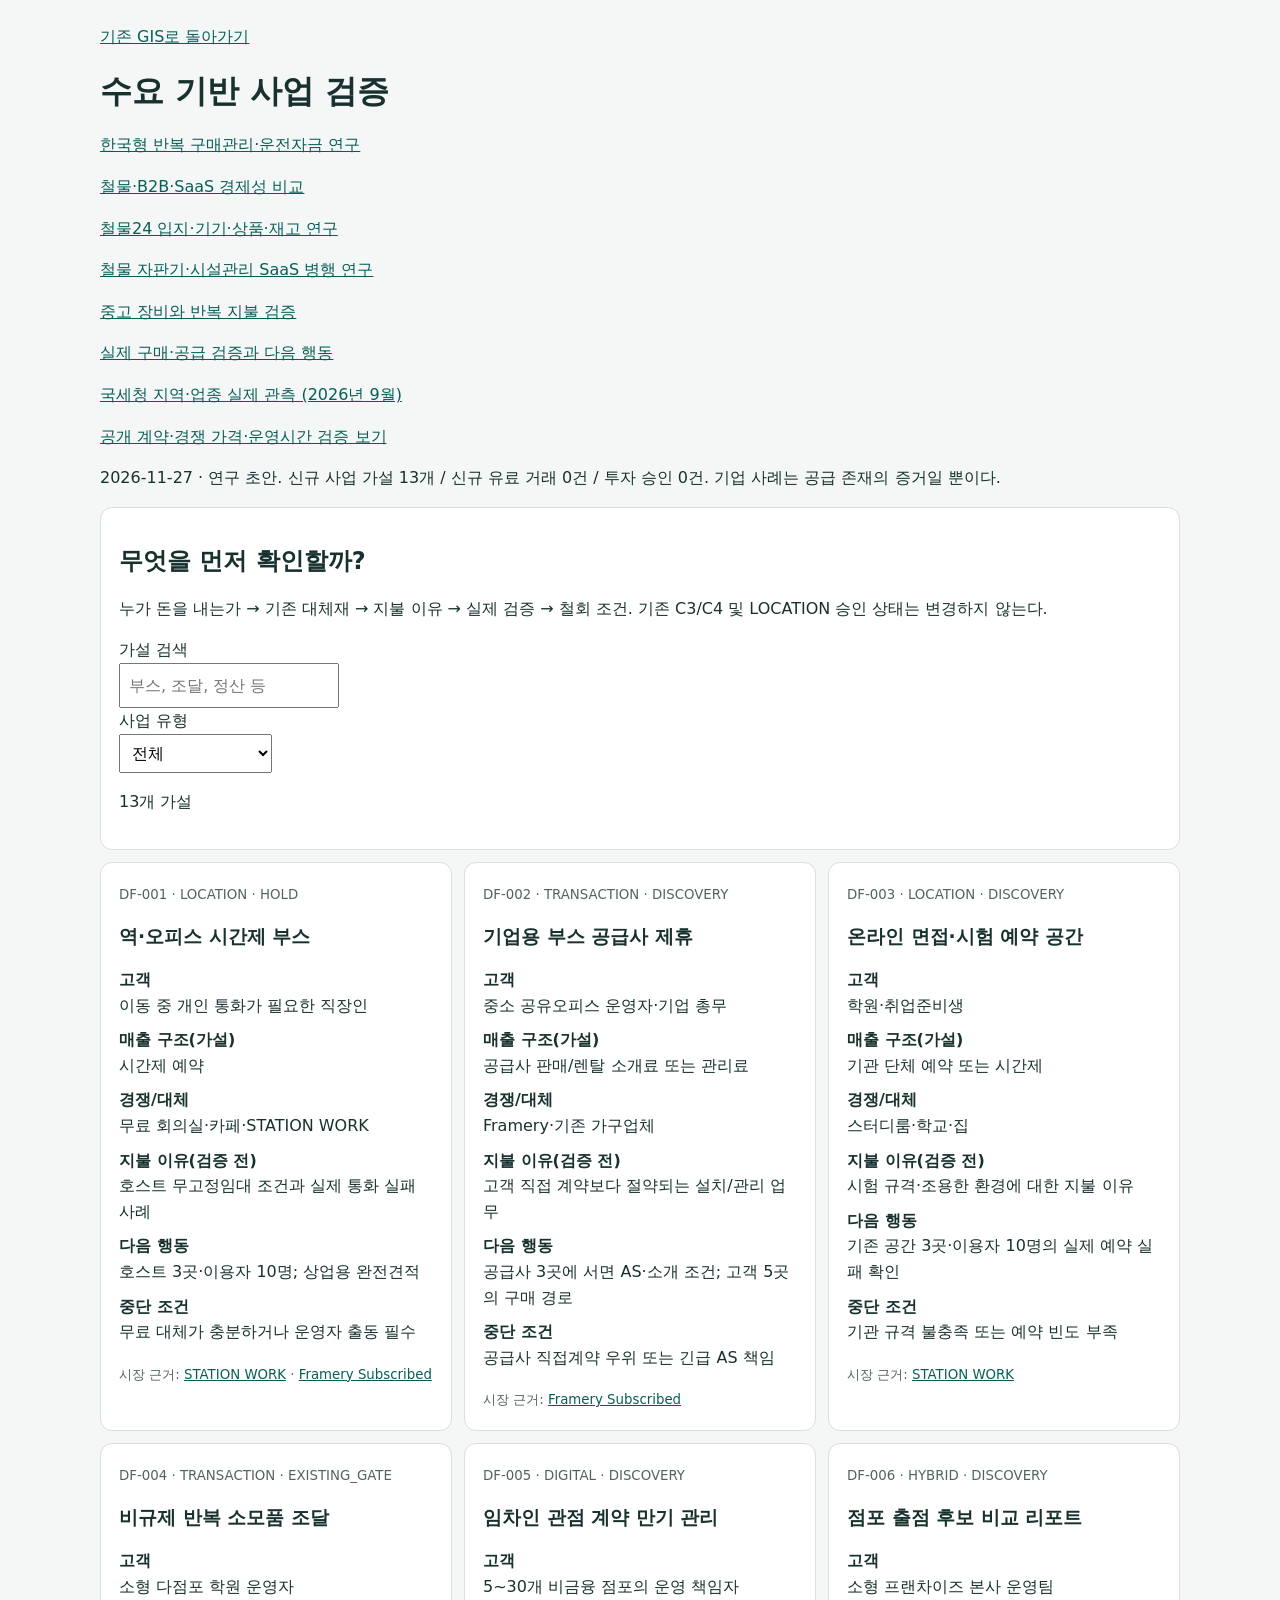
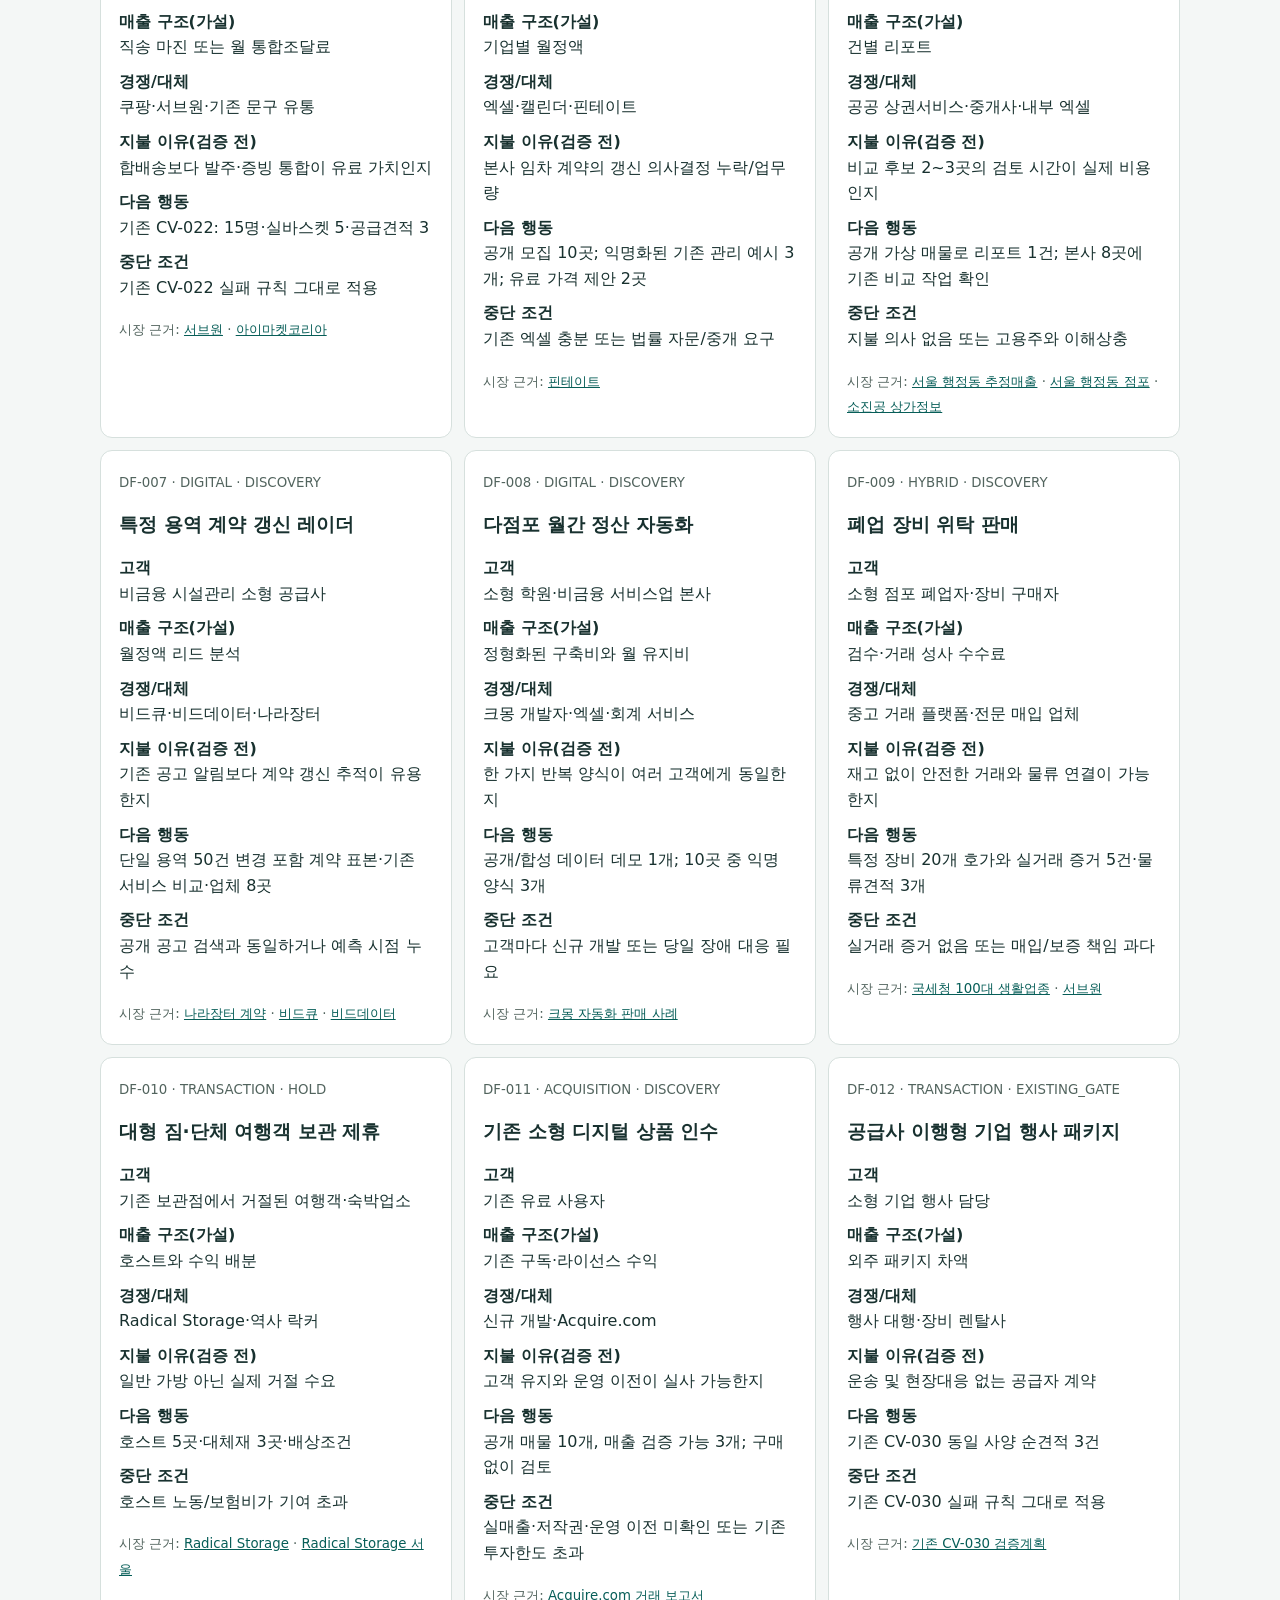
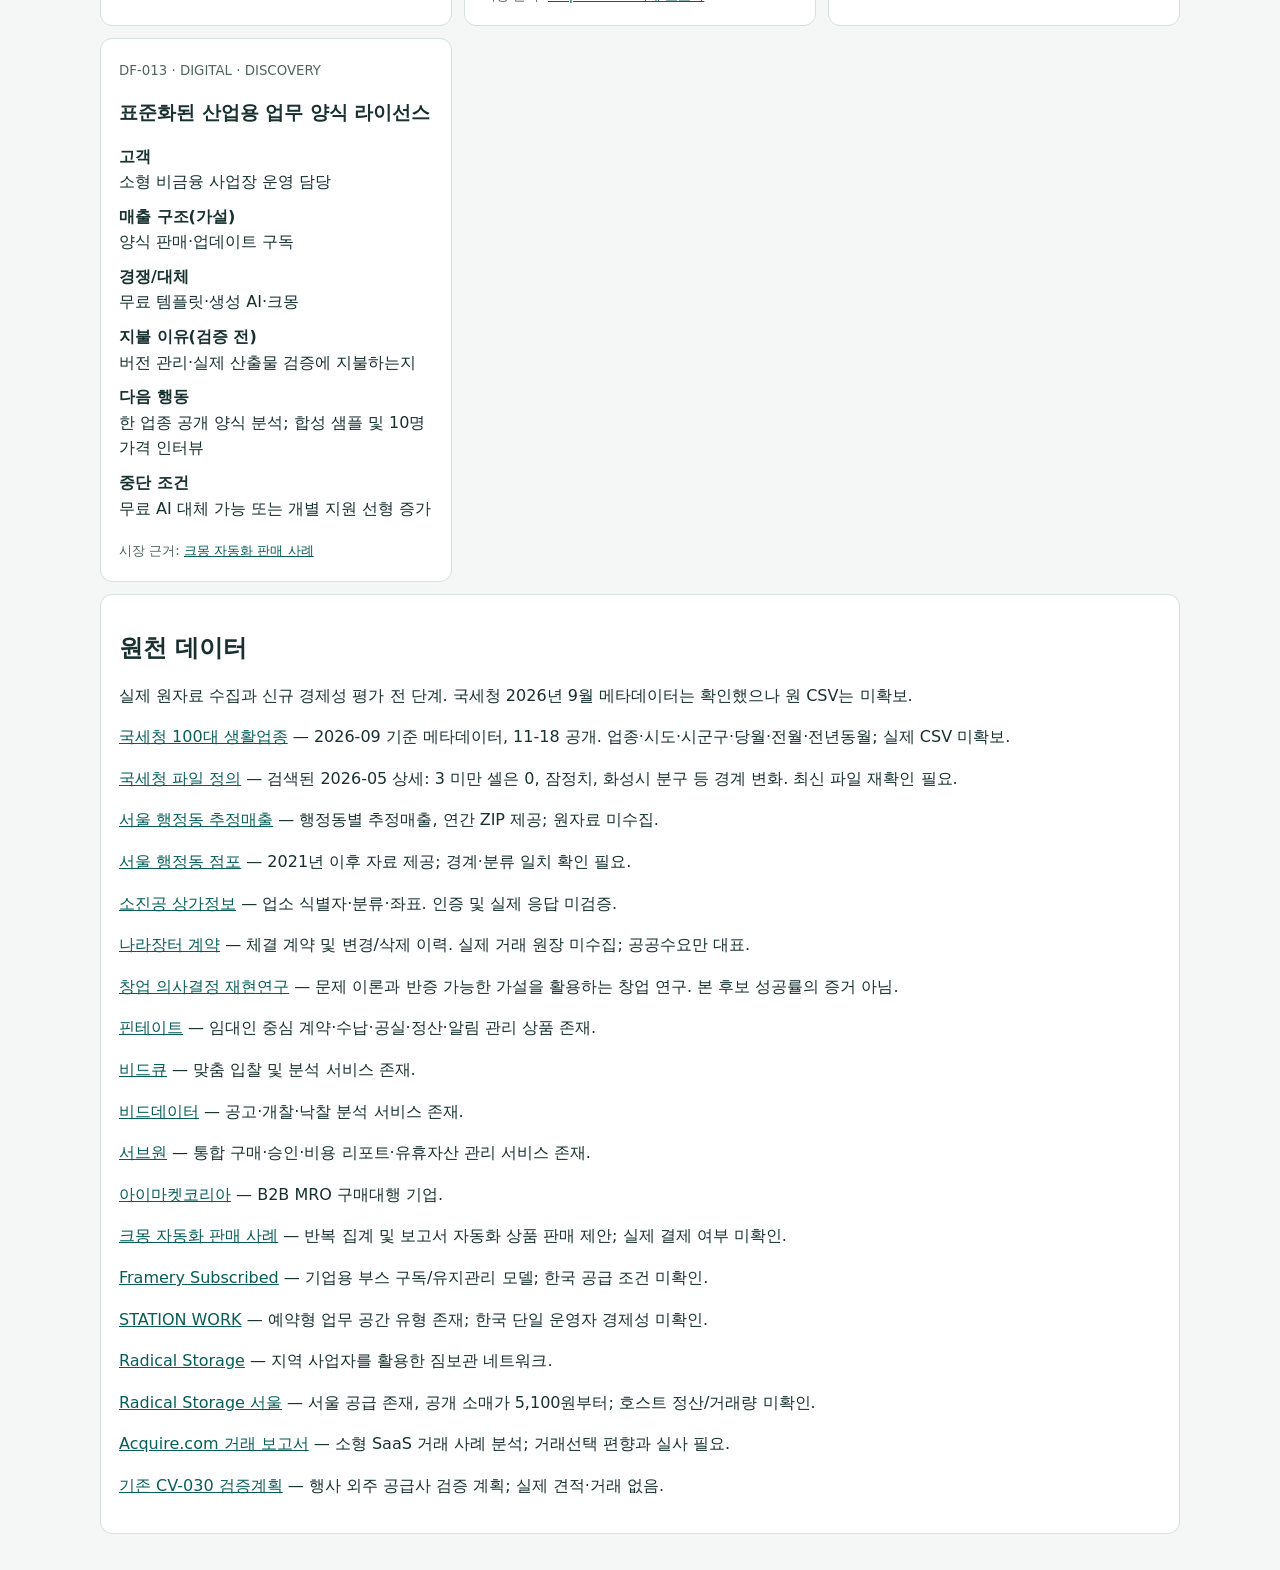
==== commit e65b186a: "Expand Korean managed procurement research beyond hardware and stress working capital" ====
--- a/docs/demand-first.html
+++ b/docs/demand-first.html
@@ -1 +1 @@
-<!doctype html><html lang="ko"><meta charset="utf-8"><meta name="viewport" content="width=device-width,initial-scale=1"><title>SideEconomyLab | 수요 기반 연구</title><style>body{font:16px/1.6 system-ui,sans-serif;color:#18312f;background:#f4f7f6;margin:0}main{max-width:1080px;margin:auto;padding:24px}a{color:#075e58}article,section{background:white;border:1px solid #d6e0dd;border-radius:12px;padding:18px;margin:12px 0}h1,h2,h3{line-height:1.25}small{color:#52645e}dt{font-weight:700}dd{margin:0 0 9px}label{display:block}input,select{font:inherit;padding:8px;max-width:100%}.cards{display:grid;grid-template-columns:repeat(auto-fit,minmax(min(100%,310px),1fr));gap:12px}article{margin:0}strong{color:#155c55}</style><main><a href="index.html">기존 GIS로 돌아가기</a><h1>수요 기반 사업 검증</h1><p><a href="parallel-hurdles.html">철물·B2B·SaaS 경제성 비교</a></p><p><a href="hardware24.html">철물24 입지·기기·상품·재고 연구</a></p><p><a href="facility-dual-track.html">철물 자판기·시설관리 SaaS 병행 연구</a></p><p><a href="recommerce-research.html">중고 장비와 반복 지불 검증</a></p><p><a href="buyer-route.html">실제 구매·공급 검증과 다음 행동</a></p><p><a href="nts-local-profile.html">국세청 지역·업종 실제 관측 (2026년 9월)</a></p><p><a href="spend-evidence.html">공개 계약·경쟁 가격·운영시간 검증 보기</a></p><p>2026-11-27 · 연구 초안. 신규 사업 가설 13개 / 신규 유료 거래 0건 / 투자 승인 0건. 기업 사례는 공급 존재의 증거일 뿐이다.</p><section><h2>무엇을 먼저 확인할까?</h2><p>누가 돈을 내는가 → 기존 대체재 → 지불 이유 → 실제 검증 → 철회 조건. 기존 C3/C4 및 LOCATION 승인 상태는 변경하지 않는다.</p><label for="q">가설 검색</label><input id="q" type="search" placeholder="부스, 조달, 정산 등"><label for="lane">사업 유형</label><select id="lane"><option value="">전체</option><option>LOCATION</option><option>TRANSACTION</option><option>DIGITAL</option><option>HYBRID</option><option>ACQUISITION</option></select><p id="count" aria-live="polite"></p></section><div class="cards"><article data-lane="LOCATION"><small>DF-001 · LOCATION · HOLD</small><h3>역·오피스 시간제 부스</h3><dl><dt>고객</dt><dd>이동 중 개인 통화가 필요한 직장인</dd><dt>매출 구조(가설)</dt><dd>시간제 예약</dd><dt>경쟁/대체</dt><dd>무료 회의실·카페·STATION WORK</dd><dt>지불 이유(검증 전)</dt><dd>호스트 무고정임대 조건과 실제 통화 실패 사례</dd><dt>다음 행동</dt><dd>호스트 3곳·이용자 10명; 상업용 완전견적</dd><dt>중단 조건</dt><dd>무료 대체가 충분하거나 운영자 출동 필수</dd></dl><small>시장 근거: <a href="https://www.stationwork.jp/help/base-type">STATION WORK</a> · <a href="https://framery.com/en/framery-subscribed/">Framery Subscribed</a></small></article><article data-lane="TRANSACTION"><small>DF-002 · TRANSACTION · DISCOVERY</small><h3>기업용 부스 공급사 제휴</h3><dl><dt>고객</dt><dd>중소 공유오피스 운영자·기업 총무</dd><dt>매출 구조(가설)</dt><dd>공급사 판매/렌탈 소개료 또는 관리료</dd><dt>경쟁/대체</dt><dd>Framery·기존 가구업체</dd><dt>지불 이유(검증 전)</dt><dd>고객 직접 계약보다 절약되는 설치/관리 업무</dd><dt>다음 행동</dt><dd>공급사 3곳에 서면 AS·소개 조건; 고객 5곳의 구매 경로</dd><dt>중단 조건</dt><dd>공급사 직접계약 우위 또는 긴급 AS 책임</dd></dl><small>시장 근거: <a href="https://framery.com/en/framery-subscribed/">Framery Subscribed</a></small></article><article data-lane="LOCATION"><small>DF-003 · LOCATION · DISCOVERY</small><h3>온라인 면접·시험 예약 공간</h3><dl><dt>고객</dt><dd>학원·취업준비생</dd><dt>매출 구조(가설)</dt><dd>기관 단체 예약 또는 시간제</dd><dt>경쟁/대체</dt><dd>스터디룸·학교·집</dd><dt>지불 이유(검증 전)</dt><dd>시험 규격·조용한 환경에 대한 지불 이유</dd><dt>다음 행동</dt><dd>기존 공간 3곳·이용자 10명의 실제 예약 실패 확인</dd><dt>중단 조건</dt><dd>기관 규격 불충족 또는 예약 빈도 부족</dd></dl><small>시장 근거: <a href="https://www.stationwork.jp/help/base-type">STATION WORK</a></small></article><article data-lane="TRANSACTION"><small>DF-004 · TRANSACTION · EXISTING_GATE</small><h3>비규제 반복 소모품 조달</h3><dl><dt>고객</dt><dd>소형 다점포 학원 운영자</dd><dt>매출 구조(가설)</dt><dd>직송 마진 또는 월 통합조달료</dd><dt>경쟁/대체</dt><dd>쿠팡·서브원·기존 문구 유통</dd><dt>지불 이유(검증 전)</dt><dd>합배송보다 발주·증빙 통합이 유료 가치인지</dd><dt>다음 행동</dt><dd>기존 CV-022: 15명·실바스켓 5·공급견적 3</dd><dt>중단 조건</dt><dd>기존 CV-022 실패 규칙 그대로 적용</dd></dl><small>시장 근거: <a href="https://www.serveone.co.kr/kr/support/new-introduction-guide.do">서브원</a> · <a href="https://imarketkorea.com/aboutcompany/aboutus/">아이마켓코리아</a></small></article><article data-lane="DIGITAL"><small>DF-005 · DIGITAL · DISCOVERY</small><h3>임차인 관점 계약 만기 관리</h3><dl><dt>고객</dt><dd>5~30개 비금융 점포의 운영 책임자</dd><dt>매출 구조(가설)</dt><dd>기업별 월정액</dd><dt>경쟁/대체</dt><dd>엑셀·캘린더·핀테이트</dd><dt>지불 이유(검증 전)</dt><dd>본사 임차 계약의 갱신 의사결정 누락/업무량</dd><dt>다음 행동</dt><dd>공개 모집 10곳; 익명화된 기존 관리 예시 3개; 유료 가격 제안 2곳</dd><dt>중단 조건</dt><dd>기존 엑셀 충분 또는 법률 자문/중개 요구</dd></dl><small>시장 근거: <a href="https://fintate.com/intro/saas">핀테이트</a></small></article><article data-lane="HYBRID"><small>DF-006 · HYBRID · DISCOVERY</small><h3>점포 출점 후보 비교 리포트</h3><dl><dt>고객</dt><dd>소형 프랜차이즈 본사 운영팀</dd><dt>매출 구조(가설)</dt><dd>건별 리포트</dd><dt>경쟁/대체</dt><dd>공공 상권서비스·중개사·내부 엑셀</dd><dt>지불 이유(검증 전)</dt><dd>비교 후보 2~3곳의 검토 시간이 실제 비용인지</dd><dt>다음 행동</dt><dd>공개 가상 매물로 리포트 1건; 본사 8곳에 기존 비교 작업 확인</dd><dt>중단 조건</dt><dd>지불 의사 없음 또는 고용주와 이해상충</dd></dl><small>시장 근거: <a href="https://data.seoul.go.kr/dataList/OA-22175/S/1/datasetView.do">서울 행정동 추정매출</a> · <a href="https://data.seoul.go.kr/dataList/OA-22172/A/1/datasetView.do">서울 행정동 점포</a> · <a href="https://www.data.go.kr/data/15012005/openapi.do">소진공 상가정보</a></small></article><article data-lane="DIGITAL"><small>DF-007 · DIGITAL · DISCOVERY</small><h3>특정 용역 계약 갱신 레이더</h3><dl><dt>고객</dt><dd>비금융 시설관리 소형 공급사</dd><dt>매출 구조(가설)</dt><dd>월정액 리드 분석</dd><dt>경쟁/대체</dt><dd>비드큐·비드데이터·나라장터</dd><dt>지불 이유(검증 전)</dt><dd>기존 공고 알림보다 계약 갱신 추적이 유용한지</dd><dt>다음 행동</dt><dd>단일 용역 50건 변경 포함 계약 표본·기존 서비스 비교·업체 8곳</dd><dt>중단 조건</dt><dd>공개 공고 검색과 동일하거나 예측 시점 누수</dd></dl><small>시장 근거: <a href="https://www.data.go.kr/data/15129427/openapi.do">나라장터 계약</a> · <a href="https://www.bidq.co.kr/">비드큐</a> · <a href="https://biddata.kr/">비드데이터</a></small></article><article data-lane="DIGITAL"><small>DF-008 · DIGITAL · DISCOVERY</small><h3>다점포 월간 정산 자동화</h3><dl><dt>고객</dt><dd>소형 학원·비금융 서비스업 본사</dd><dt>매출 구조(가설)</dt><dd>정형화된 구축비와 월 유지비</dd><dt>경쟁/대체</dt><dd>크몽 개발자·엑셀·회계 서비스</dd><dt>지불 이유(검증 전)</dt><dd>한 가지 반복 양식이 여러 고객에게 동일한지</dd><dt>다음 행동</dt><dd>공개/합성 데이터 데모 1개; 10곳 중 익명 양식 3개</dd><dt>중단 조건</dt><dd>고객마다 신규 개발 또는 당일 장애 대응 필요</dd></dl><small>시장 근거: <a href="https://kmong.com/gig/845647">크몽 자동화 판매 사례</a></small></article><article data-lane="HYBRID"><small>DF-009 · HYBRID · DISCOVERY</small><h3>폐업 장비 위탁 판매</h3><dl><dt>고객</dt><dd>소형 점포 폐업자·장비 구매자</dd><dt>매출 구조(가설)</dt><dd>검수·거래 성사 수수료</dd><dt>경쟁/대체</dt><dd>중고 거래 플랫폼·전문 매입 업체</dd><dt>지불 이유(검증 전)</dt><dd>재고 없이 안전한 거래와 물류 연결이 가능한지</dd><dt>다음 행동</dt><dd>특정 장비 20개 호가와 실거래 증거 5건·물류견적 3개</dd><dt>중단 조건</dt><dd>실거래 증거 없음 또는 매입/보증 책임 과다</dd></dl><small>시장 근거: <a href="https://www.data.go.kr/catalog/15061118/fileData.json">국세청 100대 생활업종</a> · <a href="https://www.serveone.co.kr/kr/support/new-introduction-guide.do">서브원</a></small></article><article data-lane="TRANSACTION"><small>DF-010 · TRANSACTION · HOLD</small><h3>대형 짐·단체 여행객 보관 제휴</h3><dl><dt>고객</dt><dd>기존 보관점에서 거절된 여행객·숙박업소</dd><dt>매출 구조(가설)</dt><dd>호스트와 수익 배분</dd><dt>경쟁/대체</dt><dd>Radical Storage·역사 락커</dd><dt>지불 이유(검증 전)</dt><dd>일반 가방 아닌 실제 거절 수요</dd><dt>다음 행동</dt><dd>호스트 5곳·대체재 3곳·배상조건</dd><dt>중단 조건</dt><dd>호스트 노동/보험비가 기여 초과</dd></dl><small>시장 근거: <a href="https://radicalstorage.com/partners">Radical Storage</a> · <a href="https://radicalstorage.com/luggage-storage/seoul">Radical Storage 서울</a></small></article><article data-lane="ACQUISITION"><small>DF-011 · ACQUISITION · DISCOVERY</small><h3>기존 소형 디지털 상품 인수</h3><dl><dt>고객</dt><dd>기존 유료 사용자</dd><dt>매출 구조(가설)</dt><dd>기존 구독·라이선스 수익</dd><dt>경쟁/대체</dt><dd>신규 개발·Acquire.com</dd><dt>지불 이유(검증 전)</dt><dd>고객 유지와 운영 이전이 실사 가능한지</dd><dt>다음 행동</dt><dd>공개 매물 10개, 매출 검증 가능 3개; 구매 없이 검토</dd><dt>중단 조건</dt><dd>실매출·저작권·운영 이전 미확인 또는 기존 투자한도 초과</dd></dl><small>시장 근거: <a href="https://blog.acquire.com/acquire-com-biannual-acquisition-multiples-report-jan-2026/">Acquire.com 거래 보고서</a></small></article><article data-lane="TRANSACTION"><small>DF-012 · TRANSACTION · EXISTING_GATE</small><h3>공급사 이행형 기업 행사 패키지</h3><dl><dt>고객</dt><dd>소형 기업 행사 담당</dd><dt>매출 구조(가설)</dt><dd>외주 패키지 차액</dd><dt>경쟁/대체</dt><dd>행사 대행·장비 렌탈사</dd><dt>지불 이유(검증 전)</dt><dd>운송 및 현장대응 없는 공급자 계약</dd><dt>다음 행동</dt><dd>기존 CV-030 동일 사양 순견적 3건</dd><dt>중단 조건</dt><dd>기존 CV-030 실패 규칙 그대로 적용</dd></dl><small>시장 근거: <a href="https://github.com/jaehojung1879-netizen/SideEconomyLab/blob/adabef5453808ba482f0cb0862eeae0200c64028/research/candidate-validation-portfolio-v1.md">기존 CV-030 검증계획</a></small></article><article data-lane="DIGITAL"><small>DF-013 · DIGITAL · DISCOVERY</small><h3>표준화된 산업용 업무 양식 라이선스</h3><dl><dt>고객</dt><dd>소형 비금융 사업장 운영 담당</dd><dt>매출 구조(가설)</dt><dd>양식 판매·업데이트 구독</dd><dt>경쟁/대체</dt><dd>무료 템플릿·생성 AI·크몽</dd><dt>지불 이유(검증 전)</dt><dd>버전 관리·실제 산출물 검증에 지불하는지</dd><dt>다음 행동</dt><dd>한 업종 공개 양식 분석; 합성 샘플 및 10명 가격 인터뷰</dd><dt>중단 조건</dt><dd>무료 AI 대체 가능 또는 개별 지원 선형 증가</dd></dl><small>시장 근거: <a href="https://kmong.com/gig/845647">크몽 자동화 판매 사례</a></small></article></div><section><h2>원천 데이터</h2><p>실제 원자료 수집과 신규 경제성 평가 전 단계. 국세청 2026년 9월 메타데이터는 확인했으나 원 CSV는 미확보.</p><p><a href="https://www.data.go.kr/catalog/15061118/fileData.json">국세청 100대 생활업종</a> — 2026-09 기준 메타데이터, 11-18 공개. 업종·시도·시군구·당월·전월·전년동월; 실제 CSV 미확보.</p><p><a href="https://www.data.go.kr/data/15061118/fileData.do">국세청 파일 정의</a> — 검색된 2026-05 상세: 3 미만 셀은 0, 잠정치, 화성시 분구 등 경계 변화. 최신 파일 재확인 필요.</p><p><a href="https://data.seoul.go.kr/dataList/OA-22175/S/1/datasetView.do">서울 행정동 추정매출</a> — 행정동별 추정매출, 연간 ZIP 제공; 원자료 미수집.</p><p><a href="https://data.seoul.go.kr/dataList/OA-22172/A/1/datasetView.do">서울 행정동 점포</a> — 2021년 이후 자료 제공; 경계·분류 일치 확인 필요.</p><p><a href="https://www.data.go.kr/data/15012005/openapi.do">소진공 상가정보</a> — 업소 식별자·분류·좌표. 인증 및 실제 응답 미검증.</p><p><a href="https://www.data.go.kr/data/15129427/openapi.do">나라장터 계약</a> — 체결 계약 및 변경/삭제 이력. 실제 거래 원장 미수집; 공공수요만 대표.</p><p><a href="https://onlinelibrary.wiley.com/doi/full/10.1002/smj.3580">창업 의사결정 재현연구</a> — 문제 이론과 반증 가능한 가설을 활용하는 창업 연구. 본 후보 성공률의 증거 아님.</p><p><a href="https://fintate.com/intro/saas">핀테이트</a> — 임대인 중심 계약·수납·공실·정산·알림 관리 상품 존재.</p><p><a href="https://www.bidq.co.kr/">비드큐</a> — 맞춤 입찰 및 분석 서비스 존재.</p><p><a href="https://biddata.kr/">비드데이터</a> — 공고·개찰·낙찰 분석 서비스 존재.</p><p><a href="https://www.serveone.co.kr/kr/support/new-introduction-guide.do">서브원</a> — 통합 구매·승인·비용 리포트·유휴자산 관리 서비스 존재.</p><p><a href="https://imarketkorea.com/aboutcompany/aboutus/">아이마켓코리아</a> — B2B MRO 구매대행 기업.</p><p><a href="https://kmong.com/gig/845647">크몽 자동화 판매 사례</a> — 반복 집계 및 보고서 자동화 상품 판매 제안; 실제 결제 여부 미확인.</p><p><a href="https://framery.com/en/framery-subscribed/">Framery Subscribed</a> — 기업용 부스 구독/유지관리 모델; 한국 공급 조건 미확인.</p><p><a href="https://www.stationwork.jp/help/base-type">STATION WORK</a> — 예약형 업무 공간 유형 존재; 한국 단일 운영자 경제성 미확인.</p><p><a href="https://radicalstorage.com/partners">Radical Storage</a> — 지역 사업자를 활용한 짐보관 네트워크.</p><p><a href="https://radicalstorage.com/luggage-storage/seoul">Radical Storage 서울</a> — 서울 공급 존재, 공개 소매가 5,100원부터; 호스트 정산/거래량 미확인.</p><p><a href="https://blog.acquire.com/acquire-com-biannual-acquisition-multiples-report-jan-2026/">Acquire.com 거래 보고서</a> — 소형 SaaS 거래 사례 분석; 거래선택 편향과 실사 필요.</p><p><a href="https://github.com/jaehojung1879-netizen/SideEconomyLab/blob/adabef5453808ba482f0cb0862eeae0200c64028/research/candidate-validation-portfolio-v1.md">기존 CV-030 검증계획</a> — 행사 외주 공급사 검증 계획; 실제 견적·거래 없음.</p></section></main><script>const q=document.getElementById('q'),lane=document.getElementById('lane'),count=document.getElementById('count'),cards=[...document.querySelectorAll('article')];function filter(){let n=0;for(const c of cards){const show=(!lane.value||c.dataset.lane===lane.value)&&c.textContent.toLowerCase().includes(q.value.trim().toLowerCase());c.hidden=!show;if(show)n++;}count.textContent=n+'개 가설';}q.addEventListener('input',filter);lane.addEventListener('change',filter);filter();</script></html>
+<!doctype html><html lang="ko"><meta charset="utf-8"><meta name="viewport" content="width=device-width,initial-scale=1"><title>SideEconomyLab | 수요 기반 연구</title><style>body{font:16px/1.6 system-ui,sans-serif;color:#18312f;background:#f4f7f6;margin:0}main{max-width:1080px;margin:auto;padding:24px}a{color:#075e58}article,section{background:white;border:1px solid #d6e0dd;border-radius:12px;padding:18px;margin:12px 0}h1,h2,h3{line-height:1.25}small{color:#52645e}dt{font-weight:700}dd{margin:0 0 9px}label{display:block}input,select{font:inherit;padding:8px;max-width:100%}.cards{display:grid;grid-template-columns:repeat(auto-fit,minmax(min(100%,310px),1fr));gap:12px}article{margin:0}strong{color:#155c55}</style><main><a href="index.html">기존 GIS로 돌아가기</a><h1>수요 기반 사업 검증</h1><p><a href="korean-managed-procurement.html">한국형 반복 구매관리·운전자금 연구</a></p><p><a href="parallel-hurdles.html">철물·B2B·SaaS 경제성 비교</a></p><p><a href="hardware24.html">철물24 입지·기기·상품·재고 연구</a></p><p><a href="facility-dual-track.html">철물 자판기·시설관리 SaaS 병행 연구</a></p><p><a href="recommerce-research.html">중고 장비와 반복 지불 검증</a></p><p><a href="buyer-route.html">실제 구매·공급 검증과 다음 행동</a></p><p><a href="nts-local-profile.html">국세청 지역·업종 실제 관측 (2026년 9월)</a></p><p><a href="spend-evidence.html">공개 계약·경쟁 가격·운영시간 검증 보기</a></p><p>2026-11-27 · 연구 초안. 신규 사업 가설 13개 / 신규 유료 거래 0건 / 투자 승인 0건. 기업 사례는 공급 존재의 증거일 뿐이다.</p><section><h2>무엇을 먼저 확인할까?</h2><p>누가 돈을 내는가 → 기존 대체재 → 지불 이유 → 실제 검증 → 철회 조건. 기존 C3/C4 및 LOCATION 승인 상태는 변경하지 않는다.</p><label for="q">가설 검색</label><input id="q" type="search" placeholder="부스, 조달, 정산 등"><label for="lane">사업 유형</label><select id="lane"><option value="">전체</option><option>LOCATION</option><option>TRANSACTION</option><option>DIGITAL</option><option>HYBRID</option><option>ACQUISITION</option></select><p id="count" aria-live="polite"></p></section><div class="cards"><article data-lane="LOCATION"><small>DF-001 · LOCATION · HOLD</small><h3>역·오피스 시간제 부스</h3><dl><dt>고객</dt><dd>이동 중 개인 통화가 필요한 직장인</dd><dt>매출 구조(가설)</dt><dd>시간제 예약</dd><dt>경쟁/대체</dt><dd>무료 회의실·카페·STATION WORK</dd><dt>지불 이유(검증 전)</dt><dd>호스트 무고정임대 조건과 실제 통화 실패 사례</dd><dt>다음 행동</dt><dd>호스트 3곳·이용자 10명; 상업용 완전견적</dd><dt>중단 조건</dt><dd>무료 대체가 충분하거나 운영자 출동 필수</dd></dl><small>시장 근거: <a href="https://www.stationwork.jp/help/base-type">STATION WORK</a> · <a href="https://framery.com/en/framery-subscribed/">Framery Subscribed</a></small></article><article data-lane="TRANSACTION"><small>DF-002 · TRANSACTION · DISCOVERY</small><h3>기업용 부스 공급사 제휴</h3><dl><dt>고객</dt><dd>중소 공유오피스 운영자·기업 총무</dd><dt>매출 구조(가설)</dt><dd>공급사 판매/렌탈 소개료 또는 관리료</dd><dt>경쟁/대체</dt><dd>Framery·기존 가구업체</dd><dt>지불 이유(검증 전)</dt><dd>고객 직접 계약보다 절약되는 설치/관리 업무</dd><dt>다음 행동</dt><dd>공급사 3곳에 서면 AS·소개 조건; 고객 5곳의 구매 경로</dd><dt>중단 조건</dt><dd>공급사 직접계약 우위 또는 긴급 AS 책임</dd></dl><small>시장 근거: <a href="https://framery.com/en/framery-subscribed/">Framery Subscribed</a></small></article><article data-lane="LOCATION"><small>DF-003 · LOCATION · DISCOVERY</small><h3>온라인 면접·시험 예약 공간</h3><dl><dt>고객</dt><dd>학원·취업준비생</dd><dt>매출 구조(가설)</dt><dd>기관 단체 예약 또는 시간제</dd><dt>경쟁/대체</dt><dd>스터디룸·학교·집</dd><dt>지불 이유(검증 전)</dt><dd>시험 규격·조용한 환경에 대한 지불 이유</dd><dt>다음 행동</dt><dd>기존 공간 3곳·이용자 10명의 실제 예약 실패 확인</dd><dt>중단 조건</dt><dd>기관 규격 불충족 또는 예약 빈도 부족</dd></dl><small>시장 근거: <a href="https://www.stationwork.jp/help/base-type">STATION WORK</a></small></article><article data-lane="TRANSACTION"><small>DF-004 · TRANSACTION · EXISTING_GATE</small><h3>비규제 반복 소모품 조달</h3><dl><dt>고객</dt><dd>소형 다점포 학원 운영자</dd><dt>매출 구조(가설)</dt><dd>직송 마진 또는 월 통합조달료</dd><dt>경쟁/대체</dt><dd>쿠팡·서브원·기존 문구 유통</dd><dt>지불 이유(검증 전)</dt><dd>합배송보다 발주·증빙 통합이 유료 가치인지</dd><dt>다음 행동</dt><dd>기존 CV-022: 15명·실바스켓 5·공급견적 3</dd><dt>중단 조건</dt><dd>기존 CV-022 실패 규칙 그대로 적용</dd></dl><small>시장 근거: <a href="https://www.serveone.co.kr/kr/support/new-introduction-guide.do">서브원</a> · <a href="https://imarketkorea.com/aboutcompany/aboutus/">아이마켓코리아</a></small></article><article data-lane="DIGITAL"><small>DF-005 · DIGITAL · DISCOVERY</small><h3>임차인 관점 계약 만기 관리</h3><dl><dt>고객</dt><dd>5~30개 비금융 점포의 운영 책임자</dd><dt>매출 구조(가설)</dt><dd>기업별 월정액</dd><dt>경쟁/대체</dt><dd>엑셀·캘린더·핀테이트</dd><dt>지불 이유(검증 전)</dt><dd>본사 임차 계약의 갱신 의사결정 누락/업무량</dd><dt>다음 행동</dt><dd>공개 모집 10곳; 익명화된 기존 관리 예시 3개; 유료 가격 제안 2곳</dd><dt>중단 조건</dt><dd>기존 엑셀 충분 또는 법률 자문/중개 요구</dd></dl><small>시장 근거: <a href="https://fintate.com/intro/saas">핀테이트</a></small></article><article data-lane="HYBRID"><small>DF-006 · HYBRID · DISCOVERY</small><h3>점포 출점 후보 비교 리포트</h3><dl><dt>고객</dt><dd>소형 프랜차이즈 본사 운영팀</dd><dt>매출 구조(가설)</dt><dd>건별 리포트</dd><dt>경쟁/대체</dt><dd>공공 상권서비스·중개사·내부 엑셀</dd><dt>지불 이유(검증 전)</dt><dd>비교 후보 2~3곳의 검토 시간이 실제 비용인지</dd><dt>다음 행동</dt><dd>공개 가상 매물로 리포트 1건; 본사 8곳에 기존 비교 작업 확인</dd><dt>중단 조건</dt><dd>지불 의사 없음 또는 고용주와 이해상충</dd></dl><small>시장 근거: <a href="https://data.seoul.go.kr/dataList/OA-22175/S/1/datasetView.do">서울 행정동 추정매출</a> · <a href="https://data.seoul.go.kr/dataList/OA-22172/A/1/datasetView.do">서울 행정동 점포</a> · <a href="https://www.data.go.kr/data/15012005/openapi.do">소진공 상가정보</a></small></article><article data-lane="DIGITAL"><small>DF-007 · DIGITAL · DISCOVERY</small><h3>특정 용역 계약 갱신 레이더</h3><dl><dt>고객</dt><dd>비금융 시설관리 소형 공급사</dd><dt>매출 구조(가설)</dt><dd>월정액 리드 분석</dd><dt>경쟁/대체</dt><dd>비드큐·비드데이터·나라장터</dd><dt>지불 이유(검증 전)</dt><dd>기존 공고 알림보다 계약 갱신 추적이 유용한지</dd><dt>다음 행동</dt><dd>단일 용역 50건 변경 포함 계약 표본·기존 서비스 비교·업체 8곳</dd><dt>중단 조건</dt><dd>공개 공고 검색과 동일하거나 예측 시점 누수</dd></dl><small>시장 근거: <a href="https://www.data.go.kr/data/15129427/openapi.do">나라장터 계약</a> · <a href="https://www.bidq.co.kr/">비드큐</a> · <a href="https://biddata.kr/">비드데이터</a></small></article><article data-lane="DIGITAL"><small>DF-008 · DIGITAL · DISCOVERY</small><h3>다점포 월간 정산 자동화</h3><dl><dt>고객</dt><dd>소형 학원·비금융 서비스업 본사</dd><dt>매출 구조(가설)</dt><dd>정형화된 구축비와 월 유지비</dd><dt>경쟁/대체</dt><dd>크몽 개발자·엑셀·회계 서비스</dd><dt>지불 이유(검증 전)</dt><dd>한 가지 반복 양식이 여러 고객에게 동일한지</dd><dt>다음 행동</dt><dd>공개/합성 데이터 데모 1개; 10곳 중 익명 양식 3개</dd><dt>중단 조건</dt><dd>고객마다 신규 개발 또는 당일 장애 대응 필요</dd></dl><small>시장 근거: <a href="https://kmong.com/gig/845647">크몽 자동화 판매 사례</a></small></article><article data-lane="HYBRID"><small>DF-009 · HYBRID · DISCOVERY</small><h3>폐업 장비 위탁 판매</h3><dl><dt>고객</dt><dd>소형 점포 폐업자·장비 구매자</dd><dt>매출 구조(가설)</dt><dd>검수·거래 성사 수수료</dd><dt>경쟁/대체</dt><dd>중고 거래 플랫폼·전문 매입 업체</dd><dt>지불 이유(검증 전)</dt><dd>재고 없이 안전한 거래와 물류 연결이 가능한지</dd><dt>다음 행동</dt><dd>특정 장비 20개 호가와 실거래 증거 5건·물류견적 3개</dd><dt>중단 조건</dt><dd>실거래 증거 없음 또는 매입/보증 책임 과다</dd></dl><small>시장 근거: <a href="https://www.data.go.kr/catalog/15061118/fileData.json">국세청 100대 생활업종</a> · <a href="https://www.serveone.co.kr/kr/support/new-introduction-guide.do">서브원</a></small></article><article data-lane="TRANSACTION"><small>DF-010 · TRANSACTION · HOLD</small><h3>대형 짐·단체 여행객 보관 제휴</h3><dl><dt>고객</dt><dd>기존 보관점에서 거절된 여행객·숙박업소</dd><dt>매출 구조(가설)</dt><dd>호스트와 수익 배분</dd><dt>경쟁/대체</dt><dd>Radical Storage·역사 락커</dd><dt>지불 이유(검증 전)</dt><dd>일반 가방 아닌 실제 거절 수요</dd><dt>다음 행동</dt><dd>호스트 5곳·대체재 3곳·배상조건</dd><dt>중단 조건</dt><dd>호스트 노동/보험비가 기여 초과</dd></dl><small>시장 근거: <a href="https://radicalstorage.com/partners">Radical Storage</a> · <a href="https://radicalstorage.com/luggage-storage/seoul">Radical Storage 서울</a></small></article><article data-lane="ACQUISITION"><small>DF-011 · ACQUISITION · DISCOVERY</small><h3>기존 소형 디지털 상품 인수</h3><dl><dt>고객</dt><dd>기존 유료 사용자</dd><dt>매출 구조(가설)</dt><dd>기존 구독·라이선스 수익</dd><dt>경쟁/대체</dt><dd>신규 개발·Acquire.com</dd><dt>지불 이유(검증 전)</dt><dd>고객 유지와 운영 이전이 실사 가능한지</dd><dt>다음 행동</dt><dd>공개 매물 10개, 매출 검증 가능 3개; 구매 없이 검토</dd><dt>중단 조건</dt><dd>실매출·저작권·운영 이전 미확인 또는 기존 투자한도 초과</dd></dl><small>시장 근거: <a href="https://blog.acquire.com/acquire-com-biannual-acquisition-multiples-report-jan-2026/">Acquire.com 거래 보고서</a></small></article><article data-lane="TRANSACTION"><small>DF-012 · TRANSACTION · EXISTING_GATE</small><h3>공급사 이행형 기업 행사 패키지</h3><dl><dt>고객</dt><dd>소형 기업 행사 담당</dd><dt>매출 구조(가설)</dt><dd>외주 패키지 차액</dd><dt>경쟁/대체</dt><dd>행사 대행·장비 렌탈사</dd><dt>지불 이유(검증 전)</dt><dd>운송 및 현장대응 없는 공급자 계약</dd><dt>다음 행동</dt><dd>기존 CV-030 동일 사양 순견적 3건</dd><dt>중단 조건</dt><dd>기존 CV-030 실패 규칙 그대로 적용</dd></dl><small>시장 근거: <a href="https://github.com/jaehojung1879-netizen/SideEconomyLab/blob/adabef5453808ba482f0cb0862eeae0200c64028/research/candidate-validation-portfolio-v1.md">기존 CV-030 검증계획</a></small></article><article data-lane="DIGITAL"><small>DF-013 · DIGITAL · DISCOVERY</small><h3>표준화된 산업용 업무 양식 라이선스</h3><dl><dt>고객</dt><dd>소형 비금융 사업장 운영 담당</dd><dt>매출 구조(가설)</dt><dd>양식 판매·업데이트 구독</dd><dt>경쟁/대체</dt><dd>무료 템플릿·생성 AI·크몽</dd><dt>지불 이유(검증 전)</dt><dd>버전 관리·실제 산출물 검증에 지불하는지</dd><dt>다음 행동</dt><dd>한 업종 공개 양식 분석; 합성 샘플 및 10명 가격 인터뷰</dd><dt>중단 조건</dt><dd>무료 AI 대체 가능 또는 개별 지원 선형 증가</dd></dl><small>시장 근거: <a href="https://kmong.com/gig/845647">크몽 자동화 판매 사례</a></small></article></div><section><h2>원천 데이터</h2><p>실제 원자료 수집과 신규 경제성 평가 전 단계. 국세청 2026년 9월 메타데이터는 확인했으나 원 CSV는 미확보.</p><p><a href="https://www.data.go.kr/catalog/15061118/fileData.json">국세청 100대 생활업종</a> — 2026-09 기준 메타데이터, 11-18 공개. 업종·시도·시군구·당월·전월·전년동월; 실제 CSV 미확보.</p><p><a href="https://www.data.go.kr/data/15061118/fileData.do">국세청 파일 정의</a> — 검색된 2026-05 상세: 3 미만 셀은 0, 잠정치, 화성시 분구 등 경계 변화. 최신 파일 재확인 필요.</p><p><a href="https://data.seoul.go.kr/dataList/OA-22175/S/1/datasetView.do">서울 행정동 추정매출</a> — 행정동별 추정매출, 연간 ZIP 제공; 원자료 미수집.</p><p><a href="https://data.seoul.go.kr/dataList/OA-22172/A/1/datasetView.do">서울 행정동 점포</a> — 2021년 이후 자료 제공; 경계·분류 일치 확인 필요.</p><p><a href="https://www.data.go.kr/data/15012005/openapi.do">소진공 상가정보</a> — 업소 식별자·분류·좌표. 인증 및 실제 응답 미검증.</p><p><a href="https://www.data.go.kr/data/15129427/openapi.do">나라장터 계약</a> — 체결 계약 및 변경/삭제 이력. 실제 거래 원장 미수집; 공공수요만 대표.</p><p><a href="https://onlinelibrary.wiley.com/doi/full/10.1002/smj.3580">창업 의사결정 재현연구</a> — 문제 이론과 반증 가능한 가설을 활용하는 창업 연구. 본 후보 성공률의 증거 아님.</p><p><a href="https://fintate.com/intro/saas">핀테이트</a> — 임대인 중심 계약·수납·공실·정산·알림 관리 상품 존재.</p><p><a href="https://www.bidq.co.kr/">비드큐</a> — 맞춤 입찰 및 분석 서비스 존재.</p><p><a href="https://biddata.kr/">비드데이터</a> — 공고·개찰·낙찰 분석 서비스 존재.</p><p><a href="https://www.serveone.co.kr/kr/support/new-introduction-guide.do">서브원</a> — 통합 구매·승인·비용 리포트·유휴자산 관리 서비스 존재.</p><p><a href="https://imarketkorea.com/aboutcompany/aboutus/">아이마켓코리아</a> — B2B MRO 구매대행 기업.</p><p><a href="https://kmong.com/gig/845647">크몽 자동화 판매 사례</a> — 반복 집계 및 보고서 자동화 상품 판매 제안; 실제 결제 여부 미확인.</p><p><a href="https://framery.com/en/framery-subscribed/">Framery Subscribed</a> — 기업용 부스 구독/유지관리 모델; 한국 공급 조건 미확인.</p><p><a href="https://www.stationwork.jp/help/base-type">STATION WORK</a> — 예약형 업무 공간 유형 존재; 한국 단일 운영자 경제성 미확인.</p><p><a href="https://radicalstorage.com/partners">Radical Storage</a> — 지역 사업자를 활용한 짐보관 네트워크.</p><p><a href="https://radicalstorage.com/luggage-storage/seoul">Radical Storage 서울</a> — 서울 공급 존재, 공개 소매가 5,100원부터; 호스트 정산/거래량 미확인.</p><p><a href="https://blog.acquire.com/acquire-com-biannual-acquisition-multiples-report-jan-2026/">Acquire.com 거래 보고서</a> — 소형 SaaS 거래 사례 분석; 거래선택 편향과 실사 필요.</p><p><a href="https://github.com/jaehojung1879-netizen/SideEconomyLab/blob/adabef5453808ba482f0cb0862eeae0200c64028/research/candidate-validation-portfolio-v1.md">기존 CV-030 검증계획</a> — 행사 외주 공급사 검증 계획; 실제 견적·거래 없음.</p></section></main><script>const q=document.getElementById('q'),lane=document.getElementById('lane'),count=document.getElementById('count'),cards=[...document.querySelectorAll('article')];function filter(){let n=0;for(const c of cards){const show=(!lane.value||c.dataset.lane===lane.value)&&c.textContent.toLowerCase().includes(q.value.trim().toLowerCase());c.hidden=!show;if(show)n++;}count.textContent=n+'개 가설';}q.addEventListener('input',filter);lane.addEventListener('change',filter);filter();</script></html>
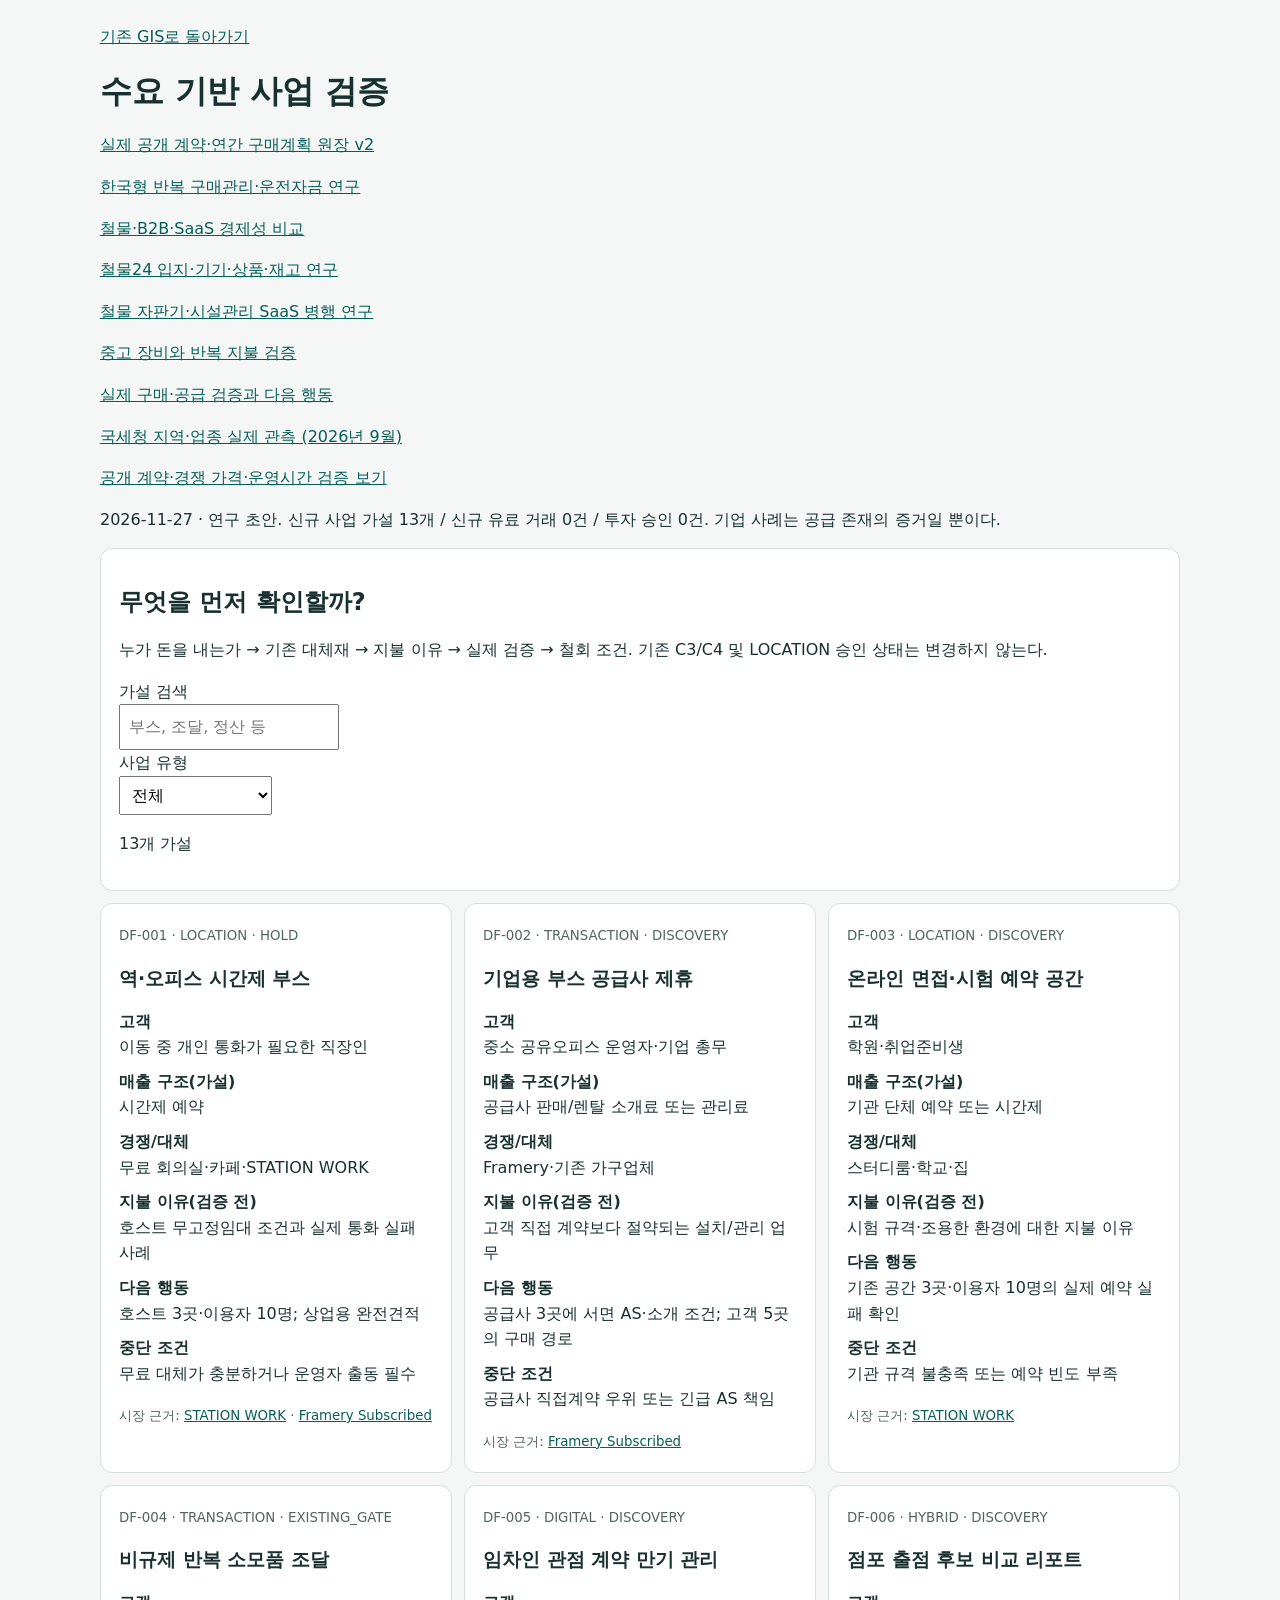
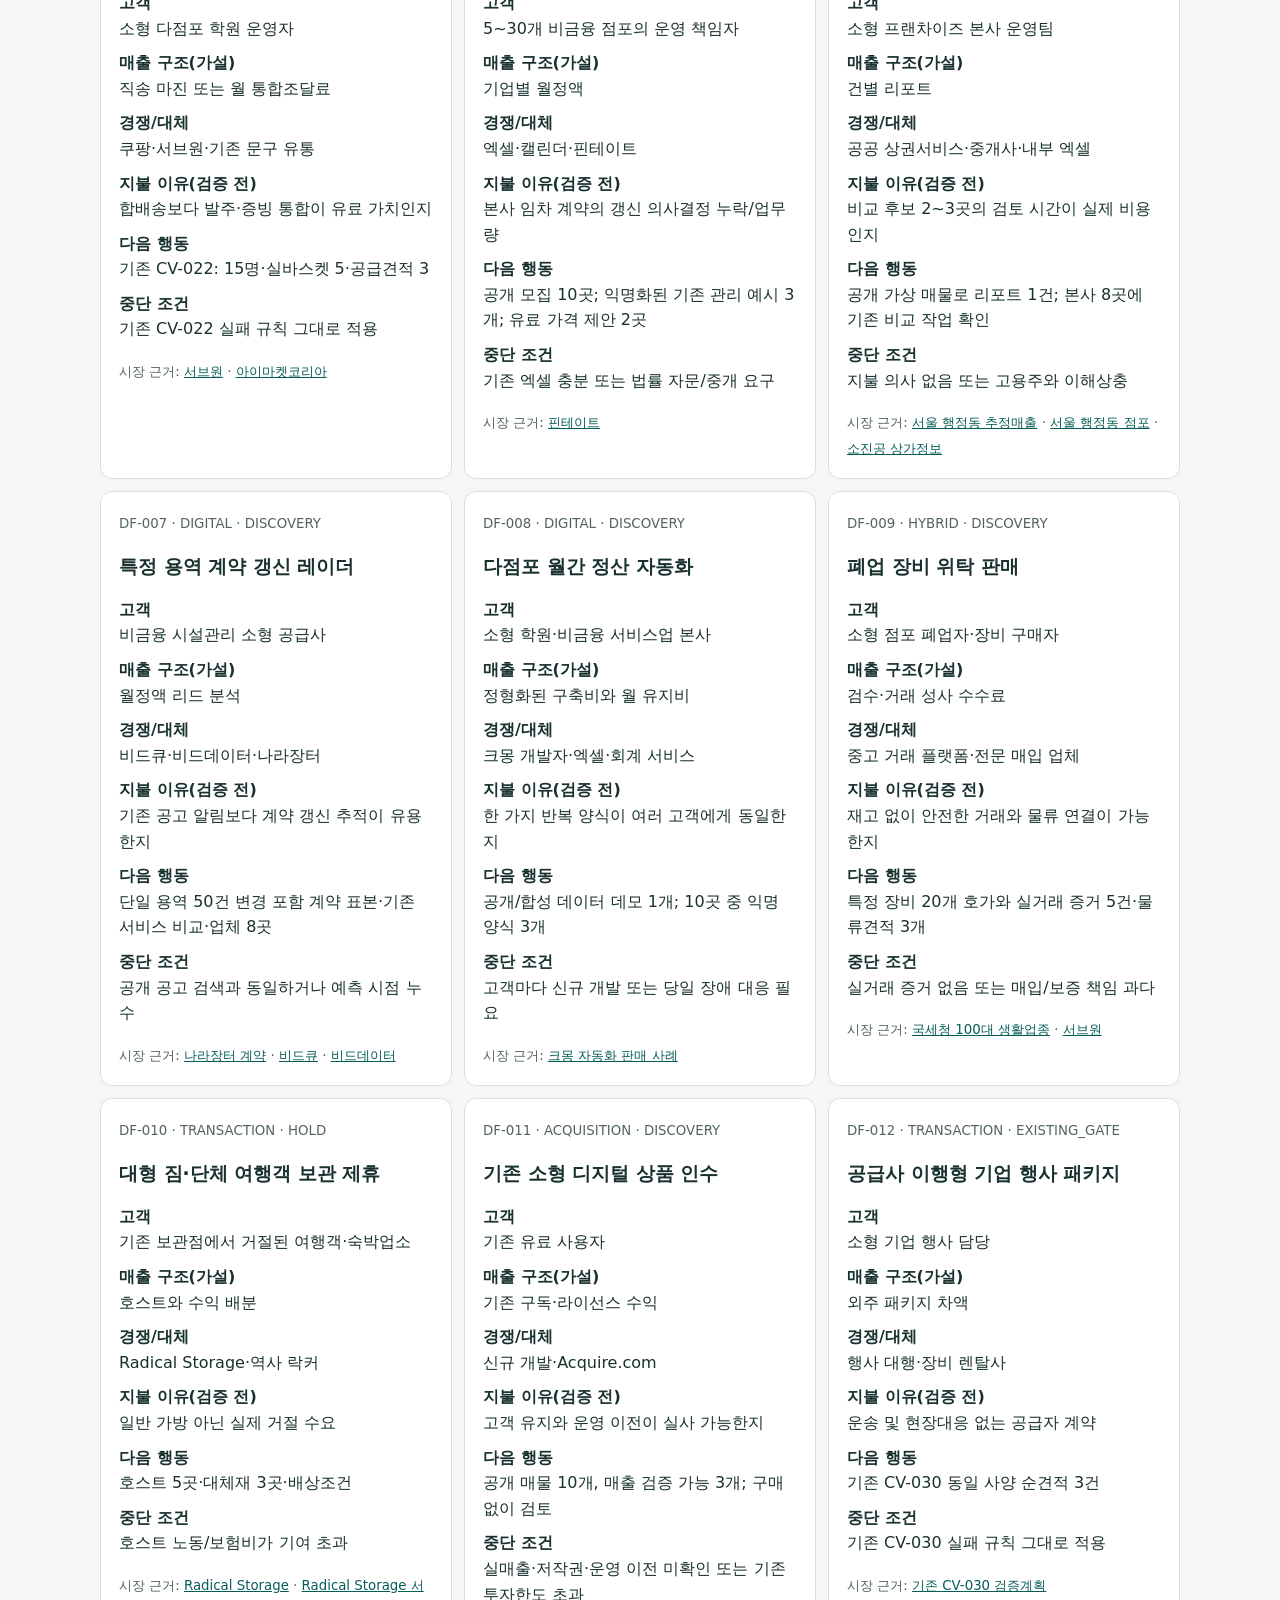
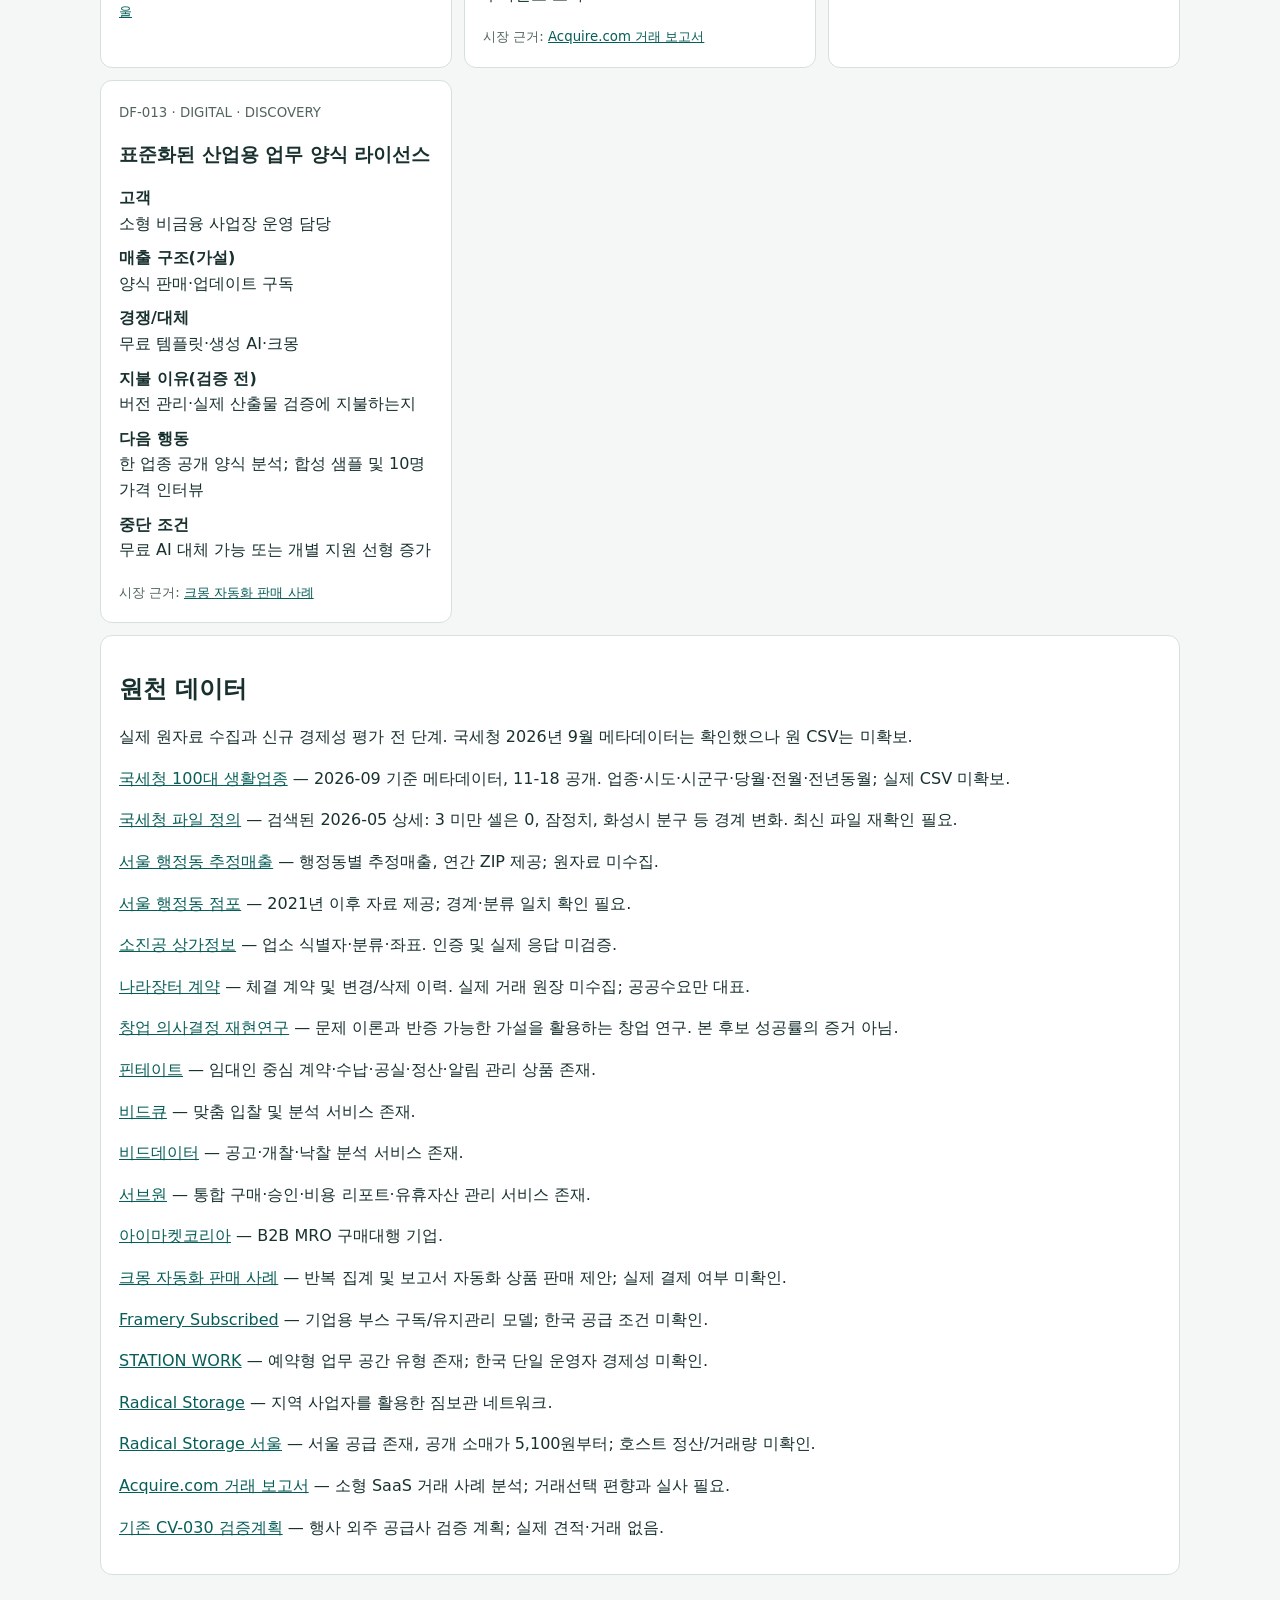
==== commit 519a5c41: "Record recurring public procurement plans and private-market substitution evidence" ====
--- a/docs/demand-first.html
+++ b/docs/demand-first.html
@@ -1 +1 @@
-<!doctype html><html lang="ko"><meta charset="utf-8"><meta name="viewport" content="width=device-width,initial-scale=1"><title>SideEconomyLab | 수요 기반 연구</title><style>body{font:16px/1.6 system-ui,sans-serif;color:#18312f;background:#f4f7f6;margin:0}main{max-width:1080px;margin:auto;padding:24px}a{color:#075e58}article,section{background:white;border:1px solid #d6e0dd;border-radius:12px;padding:18px;margin:12px 0}h1,h2,h3{line-height:1.25}small{color:#52645e}dt{font-weight:700}dd{margin:0 0 9px}label{display:block}input,select{font:inherit;padding:8px;max-width:100%}.cards{display:grid;grid-template-columns:repeat(auto-fit,minmax(min(100%,310px),1fr));gap:12px}article{margin:0}strong{color:#155c55}</style><main><a href="index.html">기존 GIS로 돌아가기</a><h1>수요 기반 사업 검증</h1><p><a href="korean-managed-procurement.html">한국형 반복 구매관리·운전자금 연구</a></p><p><a href="parallel-hurdles.html">철물·B2B·SaaS 경제성 비교</a></p><p><a href="hardware24.html">철물24 입지·기기·상품·재고 연구</a></p><p><a href="facility-dual-track.html">철물 자판기·시설관리 SaaS 병행 연구</a></p><p><a href="recommerce-research.html">중고 장비와 반복 지불 검증</a></p><p><a href="buyer-route.html">실제 구매·공급 검증과 다음 행동</a></p><p><a href="nts-local-profile.html">국세청 지역·업종 실제 관측 (2026년 9월)</a></p><p><a href="spend-evidence.html">공개 계약·경쟁 가격·운영시간 검증 보기</a></p><p>2026-11-27 · 연구 초안. 신규 사업 가설 13개 / 신규 유료 거래 0건 / 투자 승인 0건. 기업 사례는 공급 존재의 증거일 뿐이다.</p><section><h2>무엇을 먼저 확인할까?</h2><p>누가 돈을 내는가 → 기존 대체재 → 지불 이유 → 실제 검증 → 철회 조건. 기존 C3/C4 및 LOCATION 승인 상태는 변경하지 않는다.</p><label for="q">가설 검색</label><input id="q" type="search" placeholder="부스, 조달, 정산 등"><label for="lane">사업 유형</label><select id="lane"><option value="">전체</option><option>LOCATION</option><option>TRANSACTION</option><option>DIGITAL</option><option>HYBRID</option><option>ACQUISITION</option></select><p id="count" aria-live="polite"></p></section><div class="cards"><article data-lane="LOCATION"><small>DF-001 · LOCATION · HOLD</small><h3>역·오피스 시간제 부스</h3><dl><dt>고객</dt><dd>이동 중 개인 통화가 필요한 직장인</dd><dt>매출 구조(가설)</dt><dd>시간제 예약</dd><dt>경쟁/대체</dt><dd>무료 회의실·카페·STATION WORK</dd><dt>지불 이유(검증 전)</dt><dd>호스트 무고정임대 조건과 실제 통화 실패 사례</dd><dt>다음 행동</dt><dd>호스트 3곳·이용자 10명; 상업용 완전견적</dd><dt>중단 조건</dt><dd>무료 대체가 충분하거나 운영자 출동 필수</dd></dl><small>시장 근거: <a href="https://www.stationwork.jp/help/base-type">STATION WORK</a> · <a href="https://framery.com/en/framery-subscribed/">Framery Subscribed</a></small></article><article data-lane="TRANSACTION"><small>DF-002 · TRANSACTION · DISCOVERY</small><h3>기업용 부스 공급사 제휴</h3><dl><dt>고객</dt><dd>중소 공유오피스 운영자·기업 총무</dd><dt>매출 구조(가설)</dt><dd>공급사 판매/렌탈 소개료 또는 관리료</dd><dt>경쟁/대체</dt><dd>Framery·기존 가구업체</dd><dt>지불 이유(검증 전)</dt><dd>고객 직접 계약보다 절약되는 설치/관리 업무</dd><dt>다음 행동</dt><dd>공급사 3곳에 서면 AS·소개 조건; 고객 5곳의 구매 경로</dd><dt>중단 조건</dt><dd>공급사 직접계약 우위 또는 긴급 AS 책임</dd></dl><small>시장 근거: <a href="https://framery.com/en/framery-subscribed/">Framery Subscribed</a></small></article><article data-lane="LOCATION"><small>DF-003 · LOCATION · DISCOVERY</small><h3>온라인 면접·시험 예약 공간</h3><dl><dt>고객</dt><dd>학원·취업준비생</dd><dt>매출 구조(가설)</dt><dd>기관 단체 예약 또는 시간제</dd><dt>경쟁/대체</dt><dd>스터디룸·학교·집</dd><dt>지불 이유(검증 전)</dt><dd>시험 규격·조용한 환경에 대한 지불 이유</dd><dt>다음 행동</dt><dd>기존 공간 3곳·이용자 10명의 실제 예약 실패 확인</dd><dt>중단 조건</dt><dd>기관 규격 불충족 또는 예약 빈도 부족</dd></dl><small>시장 근거: <a href="https://www.stationwork.jp/help/base-type">STATION WORK</a></small></article><article data-lane="TRANSACTION"><small>DF-004 · TRANSACTION · EXISTING_GATE</small><h3>비규제 반복 소모품 조달</h3><dl><dt>고객</dt><dd>소형 다점포 학원 운영자</dd><dt>매출 구조(가설)</dt><dd>직송 마진 또는 월 통합조달료</dd><dt>경쟁/대체</dt><dd>쿠팡·서브원·기존 문구 유통</dd><dt>지불 이유(검증 전)</dt><dd>합배송보다 발주·증빙 통합이 유료 가치인지</dd><dt>다음 행동</dt><dd>기존 CV-022: 15명·실바스켓 5·공급견적 3</dd><dt>중단 조건</dt><dd>기존 CV-022 실패 규칙 그대로 적용</dd></dl><small>시장 근거: <a href="https://www.serveone.co.kr/kr/support/new-introduction-guide.do">서브원</a> · <a href="https://imarketkorea.com/aboutcompany/aboutus/">아이마켓코리아</a></small></article><article data-lane="DIGITAL"><small>DF-005 · DIGITAL · DISCOVERY</small><h3>임차인 관점 계약 만기 관리</h3><dl><dt>고객</dt><dd>5~30개 비금융 점포의 운영 책임자</dd><dt>매출 구조(가설)</dt><dd>기업별 월정액</dd><dt>경쟁/대체</dt><dd>엑셀·캘린더·핀테이트</dd><dt>지불 이유(검증 전)</dt><dd>본사 임차 계약의 갱신 의사결정 누락/업무량</dd><dt>다음 행동</dt><dd>공개 모집 10곳; 익명화된 기존 관리 예시 3개; 유료 가격 제안 2곳</dd><dt>중단 조건</dt><dd>기존 엑셀 충분 또는 법률 자문/중개 요구</dd></dl><small>시장 근거: <a href="https://fintate.com/intro/saas">핀테이트</a></small></article><article data-lane="HYBRID"><small>DF-006 · HYBRID · DISCOVERY</small><h3>점포 출점 후보 비교 리포트</h3><dl><dt>고객</dt><dd>소형 프랜차이즈 본사 운영팀</dd><dt>매출 구조(가설)</dt><dd>건별 리포트</dd><dt>경쟁/대체</dt><dd>공공 상권서비스·중개사·내부 엑셀</dd><dt>지불 이유(검증 전)</dt><dd>비교 후보 2~3곳의 검토 시간이 실제 비용인지</dd><dt>다음 행동</dt><dd>공개 가상 매물로 리포트 1건; 본사 8곳에 기존 비교 작업 확인</dd><dt>중단 조건</dt><dd>지불 의사 없음 또는 고용주와 이해상충</dd></dl><small>시장 근거: <a href="https://data.seoul.go.kr/dataList/OA-22175/S/1/datasetView.do">서울 행정동 추정매출</a> · <a href="https://data.seoul.go.kr/dataList/OA-22172/A/1/datasetView.do">서울 행정동 점포</a> · <a href="https://www.data.go.kr/data/15012005/openapi.do">소진공 상가정보</a></small></article><article data-lane="DIGITAL"><small>DF-007 · DIGITAL · DISCOVERY</small><h3>특정 용역 계약 갱신 레이더</h3><dl><dt>고객</dt><dd>비금융 시설관리 소형 공급사</dd><dt>매출 구조(가설)</dt><dd>월정액 리드 분석</dd><dt>경쟁/대체</dt><dd>비드큐·비드데이터·나라장터</dd><dt>지불 이유(검증 전)</dt><dd>기존 공고 알림보다 계약 갱신 추적이 유용한지</dd><dt>다음 행동</dt><dd>단일 용역 50건 변경 포함 계약 표본·기존 서비스 비교·업체 8곳</dd><dt>중단 조건</dt><dd>공개 공고 검색과 동일하거나 예측 시점 누수</dd></dl><small>시장 근거: <a href="https://www.data.go.kr/data/15129427/openapi.do">나라장터 계약</a> · <a href="https://www.bidq.co.kr/">비드큐</a> · <a href="https://biddata.kr/">비드데이터</a></small></article><article data-lane="DIGITAL"><small>DF-008 · DIGITAL · DISCOVERY</small><h3>다점포 월간 정산 자동화</h3><dl><dt>고객</dt><dd>소형 학원·비금융 서비스업 본사</dd><dt>매출 구조(가설)</dt><dd>정형화된 구축비와 월 유지비</dd><dt>경쟁/대체</dt><dd>크몽 개발자·엑셀·회계 서비스</dd><dt>지불 이유(검증 전)</dt><dd>한 가지 반복 양식이 여러 고객에게 동일한지</dd><dt>다음 행동</dt><dd>공개/합성 데이터 데모 1개; 10곳 중 익명 양식 3개</dd><dt>중단 조건</dt><dd>고객마다 신규 개발 또는 당일 장애 대응 필요</dd></dl><small>시장 근거: <a href="https://kmong.com/gig/845647">크몽 자동화 판매 사례</a></small></article><article data-lane="HYBRID"><small>DF-009 · HYBRID · DISCOVERY</small><h3>폐업 장비 위탁 판매</h3><dl><dt>고객</dt><dd>소형 점포 폐업자·장비 구매자</dd><dt>매출 구조(가설)</dt><dd>검수·거래 성사 수수료</dd><dt>경쟁/대체</dt><dd>중고 거래 플랫폼·전문 매입 업체</dd><dt>지불 이유(검증 전)</dt><dd>재고 없이 안전한 거래와 물류 연결이 가능한지</dd><dt>다음 행동</dt><dd>특정 장비 20개 호가와 실거래 증거 5건·물류견적 3개</dd><dt>중단 조건</dt><dd>실거래 증거 없음 또는 매입/보증 책임 과다</dd></dl><small>시장 근거: <a href="https://www.data.go.kr/catalog/15061118/fileData.json">국세청 100대 생활업종</a> · <a href="https://www.serveone.co.kr/kr/support/new-introduction-guide.do">서브원</a></small></article><article data-lane="TRANSACTION"><small>DF-010 · TRANSACTION · HOLD</small><h3>대형 짐·단체 여행객 보관 제휴</h3><dl><dt>고객</dt><dd>기존 보관점에서 거절된 여행객·숙박업소</dd><dt>매출 구조(가설)</dt><dd>호스트와 수익 배분</dd><dt>경쟁/대체</dt><dd>Radical Storage·역사 락커</dd><dt>지불 이유(검증 전)</dt><dd>일반 가방 아닌 실제 거절 수요</dd><dt>다음 행동</dt><dd>호스트 5곳·대체재 3곳·배상조건</dd><dt>중단 조건</dt><dd>호스트 노동/보험비가 기여 초과</dd></dl><small>시장 근거: <a href="https://radicalstorage.com/partners">Radical Storage</a> · <a href="https://radicalstorage.com/luggage-storage/seoul">Radical Storage 서울</a></small></article><article data-lane="ACQUISITION"><small>DF-011 · ACQUISITION · DISCOVERY</small><h3>기존 소형 디지털 상품 인수</h3><dl><dt>고객</dt><dd>기존 유료 사용자</dd><dt>매출 구조(가설)</dt><dd>기존 구독·라이선스 수익</dd><dt>경쟁/대체</dt><dd>신규 개발·Acquire.com</dd><dt>지불 이유(검증 전)</dt><dd>고객 유지와 운영 이전이 실사 가능한지</dd><dt>다음 행동</dt><dd>공개 매물 10개, 매출 검증 가능 3개; 구매 없이 검토</dd><dt>중단 조건</dt><dd>실매출·저작권·운영 이전 미확인 또는 기존 투자한도 초과</dd></dl><small>시장 근거: <a href="https://blog.acquire.com/acquire-com-biannual-acquisition-multiples-report-jan-2026/">Acquire.com 거래 보고서</a></small></article><article data-lane="TRANSACTION"><small>DF-012 · TRANSACTION · EXISTING_GATE</small><h3>공급사 이행형 기업 행사 패키지</h3><dl><dt>고객</dt><dd>소형 기업 행사 담당</dd><dt>매출 구조(가설)</dt><dd>외주 패키지 차액</dd><dt>경쟁/대체</dt><dd>행사 대행·장비 렌탈사</dd><dt>지불 이유(검증 전)</dt><dd>운송 및 현장대응 없는 공급자 계약</dd><dt>다음 행동</dt><dd>기존 CV-030 동일 사양 순견적 3건</dd><dt>중단 조건</dt><dd>기존 CV-030 실패 규칙 그대로 적용</dd></dl><small>시장 근거: <a href="https://github.com/jaehojung1879-netizen/SideEconomyLab/blob/adabef5453808ba482f0cb0862eeae0200c64028/research/candidate-validation-portfolio-v1.md">기존 CV-030 검증계획</a></small></article><article data-lane="DIGITAL"><small>DF-013 · DIGITAL · DISCOVERY</small><h3>표준화된 산업용 업무 양식 라이선스</h3><dl><dt>고객</dt><dd>소형 비금융 사업장 운영 담당</dd><dt>매출 구조(가설)</dt><dd>양식 판매·업데이트 구독</dd><dt>경쟁/대체</dt><dd>무료 템플릿·생성 AI·크몽</dd><dt>지불 이유(검증 전)</dt><dd>버전 관리·실제 산출물 검증에 지불하는지</dd><dt>다음 행동</dt><dd>한 업종 공개 양식 분석; 합성 샘플 및 10명 가격 인터뷰</dd><dt>중단 조건</dt><dd>무료 AI 대체 가능 또는 개별 지원 선형 증가</dd></dl><small>시장 근거: <a href="https://kmong.com/gig/845647">크몽 자동화 판매 사례</a></small></article></div><section><h2>원천 데이터</h2><p>실제 원자료 수집과 신규 경제성 평가 전 단계. 국세청 2026년 9월 메타데이터는 확인했으나 원 CSV는 미확보.</p><p><a href="https://www.data.go.kr/catalog/15061118/fileData.json">국세청 100대 생활업종</a> — 2026-09 기준 메타데이터, 11-18 공개. 업종·시도·시군구·당월·전월·전년동월; 실제 CSV 미확보.</p><p><a href="https://www.data.go.kr/data/15061118/fileData.do">국세청 파일 정의</a> — 검색된 2026-05 상세: 3 미만 셀은 0, 잠정치, 화성시 분구 등 경계 변화. 최신 파일 재확인 필요.</p><p><a href="https://data.seoul.go.kr/dataList/OA-22175/S/1/datasetView.do">서울 행정동 추정매출</a> — 행정동별 추정매출, 연간 ZIP 제공; 원자료 미수집.</p><p><a href="https://data.seoul.go.kr/dataList/OA-22172/A/1/datasetView.do">서울 행정동 점포</a> — 2021년 이후 자료 제공; 경계·분류 일치 확인 필요.</p><p><a href="https://www.data.go.kr/data/15012005/openapi.do">소진공 상가정보</a> — 업소 식별자·분류·좌표. 인증 및 실제 응답 미검증.</p><p><a href="https://www.data.go.kr/data/15129427/openapi.do">나라장터 계약</a> — 체결 계약 및 변경/삭제 이력. 실제 거래 원장 미수집; 공공수요만 대표.</p><p><a href="https://onlinelibrary.wiley.com/doi/full/10.1002/smj.3580">창업 의사결정 재현연구</a> — 문제 이론과 반증 가능한 가설을 활용하는 창업 연구. 본 후보 성공률의 증거 아님.</p><p><a href="https://fintate.com/intro/saas">핀테이트</a> — 임대인 중심 계약·수납·공실·정산·알림 관리 상품 존재.</p><p><a href="https://www.bidq.co.kr/">비드큐</a> — 맞춤 입찰 및 분석 서비스 존재.</p><p><a href="https://biddata.kr/">비드데이터</a> — 공고·개찰·낙찰 분석 서비스 존재.</p><p><a href="https://www.serveone.co.kr/kr/support/new-introduction-guide.do">서브원</a> — 통합 구매·승인·비용 리포트·유휴자산 관리 서비스 존재.</p><p><a href="https://imarketkorea.com/aboutcompany/aboutus/">아이마켓코리아</a> — B2B MRO 구매대행 기업.</p><p><a href="https://kmong.com/gig/845647">크몽 자동화 판매 사례</a> — 반복 집계 및 보고서 자동화 상품 판매 제안; 실제 결제 여부 미확인.</p><p><a href="https://framery.com/en/framery-subscribed/">Framery Subscribed</a> — 기업용 부스 구독/유지관리 모델; 한국 공급 조건 미확인.</p><p><a href="https://www.stationwork.jp/help/base-type">STATION WORK</a> — 예약형 업무 공간 유형 존재; 한국 단일 운영자 경제성 미확인.</p><p><a href="https://radicalstorage.com/partners">Radical Storage</a> — 지역 사업자를 활용한 짐보관 네트워크.</p><p><a href="https://radicalstorage.com/luggage-storage/seoul">Radical Storage 서울</a> — 서울 공급 존재, 공개 소매가 5,100원부터; 호스트 정산/거래량 미확인.</p><p><a href="https://blog.acquire.com/acquire-com-biannual-acquisition-multiples-report-jan-2026/">Acquire.com 거래 보고서</a> — 소형 SaaS 거래 사례 분석; 거래선택 편향과 실사 필요.</p><p><a href="https://github.com/jaehojung1879-netizen/SideEconomyLab/blob/adabef5453808ba482f0cb0862eeae0200c64028/research/candidate-validation-portfolio-v1.md">기존 CV-030 검증계획</a> — 행사 외주 공급사 검증 계획; 실제 견적·거래 없음.</p></section></main><script>const q=document.getElementById('q'),lane=document.getElementById('lane'),count=document.getElementById('count'),cards=[...document.querySelectorAll('article')];function filter(){let n=0;for(const c of cards){const show=(!lane.value||c.dataset.lane===lane.value)&&c.textContent.toLowerCase().includes(q.value.trim().toLowerCase());c.hidden=!show;if(show)n++;}count.textContent=n+'개 가설';}q.addEventListener('input',filter);lane.addEventListener('change',filter);filter();</script></html>
+<!doctype html><html lang="ko"><meta charset="utf-8"><meta name="viewport" content="width=device-width,initial-scale=1"><title>SideEconomyLab | 수요 기반 연구</title><style>body{font:16px/1.6 system-ui,sans-serif;color:#18312f;background:#f4f7f6;margin:0}main{max-width:1080px;margin:auto;padding:24px}a{color:#075e58}article,section{background:white;border:1px solid #d6e0dd;border-radius:12px;padding:18px;margin:12px 0}h1,h2,h3{line-height:1.25}small{color:#52645e}dt{font-weight:700}dd{margin:0 0 9px}label{display:block}input,select{font:inherit;padding:8px;max-width:100%}.cards{display:grid;grid-template-columns:repeat(auto-fit,minmax(min(100%,310px),1fr));gap:12px}article{margin:0}strong{color:#155c55}</style><main><a href="index.html">기존 GIS로 돌아가기</a><h1>수요 기반 사업 검증</h1><p><a href="data/managed-procurement-evidence-v2.json">실제 공개 계약·연간 구매계획 원장 v2</a></p><p><a href="korean-managed-procurement.html">한국형 반복 구매관리·운전자금 연구</a></p><p><a href="parallel-hurdles.html">철물·B2B·SaaS 경제성 비교</a></p><p><a href="hardware24.html">철물24 입지·기기·상품·재고 연구</a></p><p><a href="facility-dual-track.html">철물 자판기·시설관리 SaaS 병행 연구</a></p><p><a href="recommerce-research.html">중고 장비와 반복 지불 검증</a></p><p><a href="buyer-route.html">실제 구매·공급 검증과 다음 행동</a></p><p><a href="nts-local-profile.html">국세청 지역·업종 실제 관측 (2026년 9월)</a></p><p><a href="spend-evidence.html">공개 계약·경쟁 가격·운영시간 검증 보기</a></p><p>2026-11-27 · 연구 초안. 신규 사업 가설 13개 / 신규 유료 거래 0건 / 투자 승인 0건. 기업 사례는 공급 존재의 증거일 뿐이다.</p><section><h2>무엇을 먼저 확인할까?</h2><p>누가 돈을 내는가 → 기존 대체재 → 지불 이유 → 실제 검증 → 철회 조건. 기존 C3/C4 및 LOCATION 승인 상태는 변경하지 않는다.</p><label for="q">가설 검색</label><input id="q" type="search" placeholder="부스, 조달, 정산 등"><label for="lane">사업 유형</label><select id="lane"><option value="">전체</option><option>LOCATION</option><option>TRANSACTION</option><option>DIGITAL</option><option>HYBRID</option><option>ACQUISITION</option></select><p id="count" aria-live="polite"></p></section><div class="cards"><article data-lane="LOCATION"><small>DF-001 · LOCATION · HOLD</small><h3>역·오피스 시간제 부스</h3><dl><dt>고객</dt><dd>이동 중 개인 통화가 필요한 직장인</dd><dt>매출 구조(가설)</dt><dd>시간제 예약</dd><dt>경쟁/대체</dt><dd>무료 회의실·카페·STATION WORK</dd><dt>지불 이유(검증 전)</dt><dd>호스트 무고정임대 조건과 실제 통화 실패 사례</dd><dt>다음 행동</dt><dd>호스트 3곳·이용자 10명; 상업용 완전견적</dd><dt>중단 조건</dt><dd>무료 대체가 충분하거나 운영자 출동 필수</dd></dl><small>시장 근거: <a href="https://www.stationwork.jp/help/base-type">STATION WORK</a> · <a href="https://framery.com/en/framery-subscribed/">Framery Subscribed</a></small></article><article data-lane="TRANSACTION"><small>DF-002 · TRANSACTION · DISCOVERY</small><h3>기업용 부스 공급사 제휴</h3><dl><dt>고객</dt><dd>중소 공유오피스 운영자·기업 총무</dd><dt>매출 구조(가설)</dt><dd>공급사 판매/렌탈 소개료 또는 관리료</dd><dt>경쟁/대체</dt><dd>Framery·기존 가구업체</dd><dt>지불 이유(검증 전)</dt><dd>고객 직접 계약보다 절약되는 설치/관리 업무</dd><dt>다음 행동</dt><dd>공급사 3곳에 서면 AS·소개 조건; 고객 5곳의 구매 경로</dd><dt>중단 조건</dt><dd>공급사 직접계약 우위 또는 긴급 AS 책임</dd></dl><small>시장 근거: <a href="https://framery.com/en/framery-subscribed/">Framery Subscribed</a></small></article><article data-lane="LOCATION"><small>DF-003 · LOCATION · DISCOVERY</small><h3>온라인 면접·시험 예약 공간</h3><dl><dt>고객</dt><dd>학원·취업준비생</dd><dt>매출 구조(가설)</dt><dd>기관 단체 예약 또는 시간제</dd><dt>경쟁/대체</dt><dd>스터디룸·학교·집</dd><dt>지불 이유(검증 전)</dt><dd>시험 규격·조용한 환경에 대한 지불 이유</dd><dt>다음 행동</dt><dd>기존 공간 3곳·이용자 10명의 실제 예약 실패 확인</dd><dt>중단 조건</dt><dd>기관 규격 불충족 또는 예약 빈도 부족</dd></dl><small>시장 근거: <a href="https://www.stationwork.jp/help/base-type">STATION WORK</a></small></article><article data-lane="TRANSACTION"><small>DF-004 · TRANSACTION · EXISTING_GATE</small><h3>비규제 반복 소모품 조달</h3><dl><dt>고객</dt><dd>소형 다점포 학원 운영자</dd><dt>매출 구조(가설)</dt><dd>직송 마진 또는 월 통합조달료</dd><dt>경쟁/대체</dt><dd>쿠팡·서브원·기존 문구 유통</dd><dt>지불 이유(검증 전)</dt><dd>합배송보다 발주·증빙 통합이 유료 가치인지</dd><dt>다음 행동</dt><dd>기존 CV-022: 15명·실바스켓 5·공급견적 3</dd><dt>중단 조건</dt><dd>기존 CV-022 실패 규칙 그대로 적용</dd></dl><small>시장 근거: <a href="https://www.serveone.co.kr/kr/support/new-introduction-guide.do">서브원</a> · <a href="https://imarketkorea.com/aboutcompany/aboutus/">아이마켓코리아</a></small></article><article data-lane="DIGITAL"><small>DF-005 · DIGITAL · DISCOVERY</small><h3>임차인 관점 계약 만기 관리</h3><dl><dt>고객</dt><dd>5~30개 비금융 점포의 운영 책임자</dd><dt>매출 구조(가설)</dt><dd>기업별 월정액</dd><dt>경쟁/대체</dt><dd>엑셀·캘린더·핀테이트</dd><dt>지불 이유(검증 전)</dt><dd>본사 임차 계약의 갱신 의사결정 누락/업무량</dd><dt>다음 행동</dt><dd>공개 모집 10곳; 익명화된 기존 관리 예시 3개; 유료 가격 제안 2곳</dd><dt>중단 조건</dt><dd>기존 엑셀 충분 또는 법률 자문/중개 요구</dd></dl><small>시장 근거: <a href="https://fintate.com/intro/saas">핀테이트</a></small></article><article data-lane="HYBRID"><small>DF-006 · HYBRID · DISCOVERY</small><h3>점포 출점 후보 비교 리포트</h3><dl><dt>고객</dt><dd>소형 프랜차이즈 본사 운영팀</dd><dt>매출 구조(가설)</dt><dd>건별 리포트</dd><dt>경쟁/대체</dt><dd>공공 상권서비스·중개사·내부 엑셀</dd><dt>지불 이유(검증 전)</dt><dd>비교 후보 2~3곳의 검토 시간이 실제 비용인지</dd><dt>다음 행동</dt><dd>공개 가상 매물로 리포트 1건; 본사 8곳에 기존 비교 작업 확인</dd><dt>중단 조건</dt><dd>지불 의사 없음 또는 고용주와 이해상충</dd></dl><small>시장 근거: <a href="https://data.seoul.go.kr/dataList/OA-22175/S/1/datasetView.do">서울 행정동 추정매출</a> · <a href="https://data.seoul.go.kr/dataList/OA-22172/A/1/datasetView.do">서울 행정동 점포</a> · <a href="https://www.data.go.kr/data/15012005/openapi.do">소진공 상가정보</a></small></article><article data-lane="DIGITAL"><small>DF-007 · DIGITAL · DISCOVERY</small><h3>특정 용역 계약 갱신 레이더</h3><dl><dt>고객</dt><dd>비금융 시설관리 소형 공급사</dd><dt>매출 구조(가설)</dt><dd>월정액 리드 분석</dd><dt>경쟁/대체</dt><dd>비드큐·비드데이터·나라장터</dd><dt>지불 이유(검증 전)</dt><dd>기존 공고 알림보다 계약 갱신 추적이 유용한지</dd><dt>다음 행동</dt><dd>단일 용역 50건 변경 포함 계약 표본·기존 서비스 비교·업체 8곳</dd><dt>중단 조건</dt><dd>공개 공고 검색과 동일하거나 예측 시점 누수</dd></dl><small>시장 근거: <a href="https://www.data.go.kr/data/15129427/openapi.do">나라장터 계약</a> · <a href="https://www.bidq.co.kr/">비드큐</a> · <a href="https://biddata.kr/">비드데이터</a></small></article><article data-lane="DIGITAL"><small>DF-008 · DIGITAL · DISCOVERY</small><h3>다점포 월간 정산 자동화</h3><dl><dt>고객</dt><dd>소형 학원·비금융 서비스업 본사</dd><dt>매출 구조(가설)</dt><dd>정형화된 구축비와 월 유지비</dd><dt>경쟁/대체</dt><dd>크몽 개발자·엑셀·회계 서비스</dd><dt>지불 이유(검증 전)</dt><dd>한 가지 반복 양식이 여러 고객에게 동일한지</dd><dt>다음 행동</dt><dd>공개/합성 데이터 데모 1개; 10곳 중 익명 양식 3개</dd><dt>중단 조건</dt><dd>고객마다 신규 개발 또는 당일 장애 대응 필요</dd></dl><small>시장 근거: <a href="https://kmong.com/gig/845647">크몽 자동화 판매 사례</a></small></article><article data-lane="HYBRID"><small>DF-009 · HYBRID · DISCOVERY</small><h3>폐업 장비 위탁 판매</h3><dl><dt>고객</dt><dd>소형 점포 폐업자·장비 구매자</dd><dt>매출 구조(가설)</dt><dd>검수·거래 성사 수수료</dd><dt>경쟁/대체</dt><dd>중고 거래 플랫폼·전문 매입 업체</dd><dt>지불 이유(검증 전)</dt><dd>재고 없이 안전한 거래와 물류 연결이 가능한지</dd><dt>다음 행동</dt><dd>특정 장비 20개 호가와 실거래 증거 5건·물류견적 3개</dd><dt>중단 조건</dt><dd>실거래 증거 없음 또는 매입/보증 책임 과다</dd></dl><small>시장 근거: <a href="https://www.data.go.kr/catalog/15061118/fileData.json">국세청 100대 생활업종</a> · <a href="https://www.serveone.co.kr/kr/support/new-introduction-guide.do">서브원</a></small></article><article data-lane="TRANSACTION"><small>DF-010 · TRANSACTION · HOLD</small><h3>대형 짐·단체 여행객 보관 제휴</h3><dl><dt>고객</dt><dd>기존 보관점에서 거절된 여행객·숙박업소</dd><dt>매출 구조(가설)</dt><dd>호스트와 수익 배분</dd><dt>경쟁/대체</dt><dd>Radical Storage·역사 락커</dd><dt>지불 이유(검증 전)</dt><dd>일반 가방 아닌 실제 거절 수요</dd><dt>다음 행동</dt><dd>호스트 5곳·대체재 3곳·배상조건</dd><dt>중단 조건</dt><dd>호스트 노동/보험비가 기여 초과</dd></dl><small>시장 근거: <a href="https://radicalstorage.com/partners">Radical Storage</a> · <a href="https://radicalstorage.com/luggage-storage/seoul">Radical Storage 서울</a></small></article><article data-lane="ACQUISITION"><small>DF-011 · ACQUISITION · DISCOVERY</small><h3>기존 소형 디지털 상품 인수</h3><dl><dt>고객</dt><dd>기존 유료 사용자</dd><dt>매출 구조(가설)</dt><dd>기존 구독·라이선스 수익</dd><dt>경쟁/대체</dt><dd>신규 개발·Acquire.com</dd><dt>지불 이유(검증 전)</dt><dd>고객 유지와 운영 이전이 실사 가능한지</dd><dt>다음 행동</dt><dd>공개 매물 10개, 매출 검증 가능 3개; 구매 없이 검토</dd><dt>중단 조건</dt><dd>실매출·저작권·운영 이전 미확인 또는 기존 투자한도 초과</dd></dl><small>시장 근거: <a href="https://blog.acquire.com/acquire-com-biannual-acquisition-multiples-report-jan-2026/">Acquire.com 거래 보고서</a></small></article><article data-lane="TRANSACTION"><small>DF-012 · TRANSACTION · EXISTING_GATE</small><h3>공급사 이행형 기업 행사 패키지</h3><dl><dt>고객</dt><dd>소형 기업 행사 담당</dd><dt>매출 구조(가설)</dt><dd>외주 패키지 차액</dd><dt>경쟁/대체</dt><dd>행사 대행·장비 렌탈사</dd><dt>지불 이유(검증 전)</dt><dd>운송 및 현장대응 없는 공급자 계약</dd><dt>다음 행동</dt><dd>기존 CV-030 동일 사양 순견적 3건</dd><dt>중단 조건</dt><dd>기존 CV-030 실패 규칙 그대로 적용</dd></dl><small>시장 근거: <a href="https://github.com/jaehojung1879-netizen/SideEconomyLab/blob/adabef5453808ba482f0cb0862eeae0200c64028/research/candidate-validation-portfolio-v1.md">기존 CV-030 검증계획</a></small></article><article data-lane="DIGITAL"><small>DF-013 · DIGITAL · DISCOVERY</small><h3>표준화된 산업용 업무 양식 라이선스</h3><dl><dt>고객</dt><dd>소형 비금융 사업장 운영 담당</dd><dt>매출 구조(가설)</dt><dd>양식 판매·업데이트 구독</dd><dt>경쟁/대체</dt><dd>무료 템플릿·생성 AI·크몽</dd><dt>지불 이유(검증 전)</dt><dd>버전 관리·실제 산출물 검증에 지불하는지</dd><dt>다음 행동</dt><dd>한 업종 공개 양식 분석; 합성 샘플 및 10명 가격 인터뷰</dd><dt>중단 조건</dt><dd>무료 AI 대체 가능 또는 개별 지원 선형 증가</dd></dl><small>시장 근거: <a href="https://kmong.com/gig/845647">크몽 자동화 판매 사례</a></small></article></div><section><h2>원천 데이터</h2><p>실제 원자료 수집과 신규 경제성 평가 전 단계. 국세청 2026년 9월 메타데이터는 확인했으나 원 CSV는 미확보.</p><p><a href="https://www.data.go.kr/catalog/15061118/fileData.json">국세청 100대 생활업종</a> — 2026-09 기준 메타데이터, 11-18 공개. 업종·시도·시군구·당월·전월·전년동월; 실제 CSV 미확보.</p><p><a href="https://www.data.go.kr/data/15061118/fileData.do">국세청 파일 정의</a> — 검색된 2026-05 상세: 3 미만 셀은 0, 잠정치, 화성시 분구 등 경계 변화. 최신 파일 재확인 필요.</p><p><a href="https://data.seoul.go.kr/dataList/OA-22175/S/1/datasetView.do">서울 행정동 추정매출</a> — 행정동별 추정매출, 연간 ZIP 제공; 원자료 미수집.</p><p><a href="https://data.seoul.go.kr/dataList/OA-22172/A/1/datasetView.do">서울 행정동 점포</a> — 2021년 이후 자료 제공; 경계·분류 일치 확인 필요.</p><p><a href="https://www.data.go.kr/data/15012005/openapi.do">소진공 상가정보</a> — 업소 식별자·분류·좌표. 인증 및 실제 응답 미검증.</p><p><a href="https://www.data.go.kr/data/15129427/openapi.do">나라장터 계약</a> — 체결 계약 및 변경/삭제 이력. 실제 거래 원장 미수집; 공공수요만 대표.</p><p><a href="https://onlinelibrary.wiley.com/doi/full/10.1002/smj.3580">창업 의사결정 재현연구</a> — 문제 이론과 반증 가능한 가설을 활용하는 창업 연구. 본 후보 성공률의 증거 아님.</p><p><a href="https://fintate.com/intro/saas">핀테이트</a> — 임대인 중심 계약·수납·공실·정산·알림 관리 상품 존재.</p><p><a href="https://www.bidq.co.kr/">비드큐</a> — 맞춤 입찰 및 분석 서비스 존재.</p><p><a href="https://biddata.kr/">비드데이터</a> — 공고·개찰·낙찰 분석 서비스 존재.</p><p><a href="https://www.serveone.co.kr/kr/support/new-introduction-guide.do">서브원</a> — 통합 구매·승인·비용 리포트·유휴자산 관리 서비스 존재.</p><p><a href="https://imarketkorea.com/aboutcompany/aboutus/">아이마켓코리아</a> — B2B MRO 구매대행 기업.</p><p><a href="https://kmong.com/gig/845647">크몽 자동화 판매 사례</a> — 반복 집계 및 보고서 자동화 상품 판매 제안; 실제 결제 여부 미확인.</p><p><a href="https://framery.com/en/framery-subscribed/">Framery Subscribed</a> — 기업용 부스 구독/유지관리 모델; 한국 공급 조건 미확인.</p><p><a href="https://www.stationwork.jp/help/base-type">STATION WORK</a> — 예약형 업무 공간 유형 존재; 한국 단일 운영자 경제성 미확인.</p><p><a href="https://radicalstorage.com/partners">Radical Storage</a> — 지역 사업자를 활용한 짐보관 네트워크.</p><p><a href="https://radicalstorage.com/luggage-storage/seoul">Radical Storage 서울</a> — 서울 공급 존재, 공개 소매가 5,100원부터; 호스트 정산/거래량 미확인.</p><p><a href="https://blog.acquire.com/acquire-com-biannual-acquisition-multiples-report-jan-2026/">Acquire.com 거래 보고서</a> — 소형 SaaS 거래 사례 분석; 거래선택 편향과 실사 필요.</p><p><a href="https://github.com/jaehojung1879-netizen/SideEconomyLab/blob/adabef5453808ba482f0cb0862eeae0200c64028/research/candidate-validation-portfolio-v1.md">기존 CV-030 검증계획</a> — 행사 외주 공급사 검증 계획; 실제 견적·거래 없음.</p></section></main><script>const q=document.getElementById('q'),lane=document.getElementById('lane'),count=document.getElementById('count'),cards=[...document.querySelectorAll('article')];function filter(){let n=0;for(const c of cards){const show=(!lane.value||c.dataset.lane===lane.value)&&c.textContent.toLowerCase().includes(q.value.trim().toLowerCase());c.hidden=!show;if(show)n++;}count.textContent=n+'개 가설';}q.addEventListener('input',filter);lane.addEventListener('change',filter);filter();</script></html>
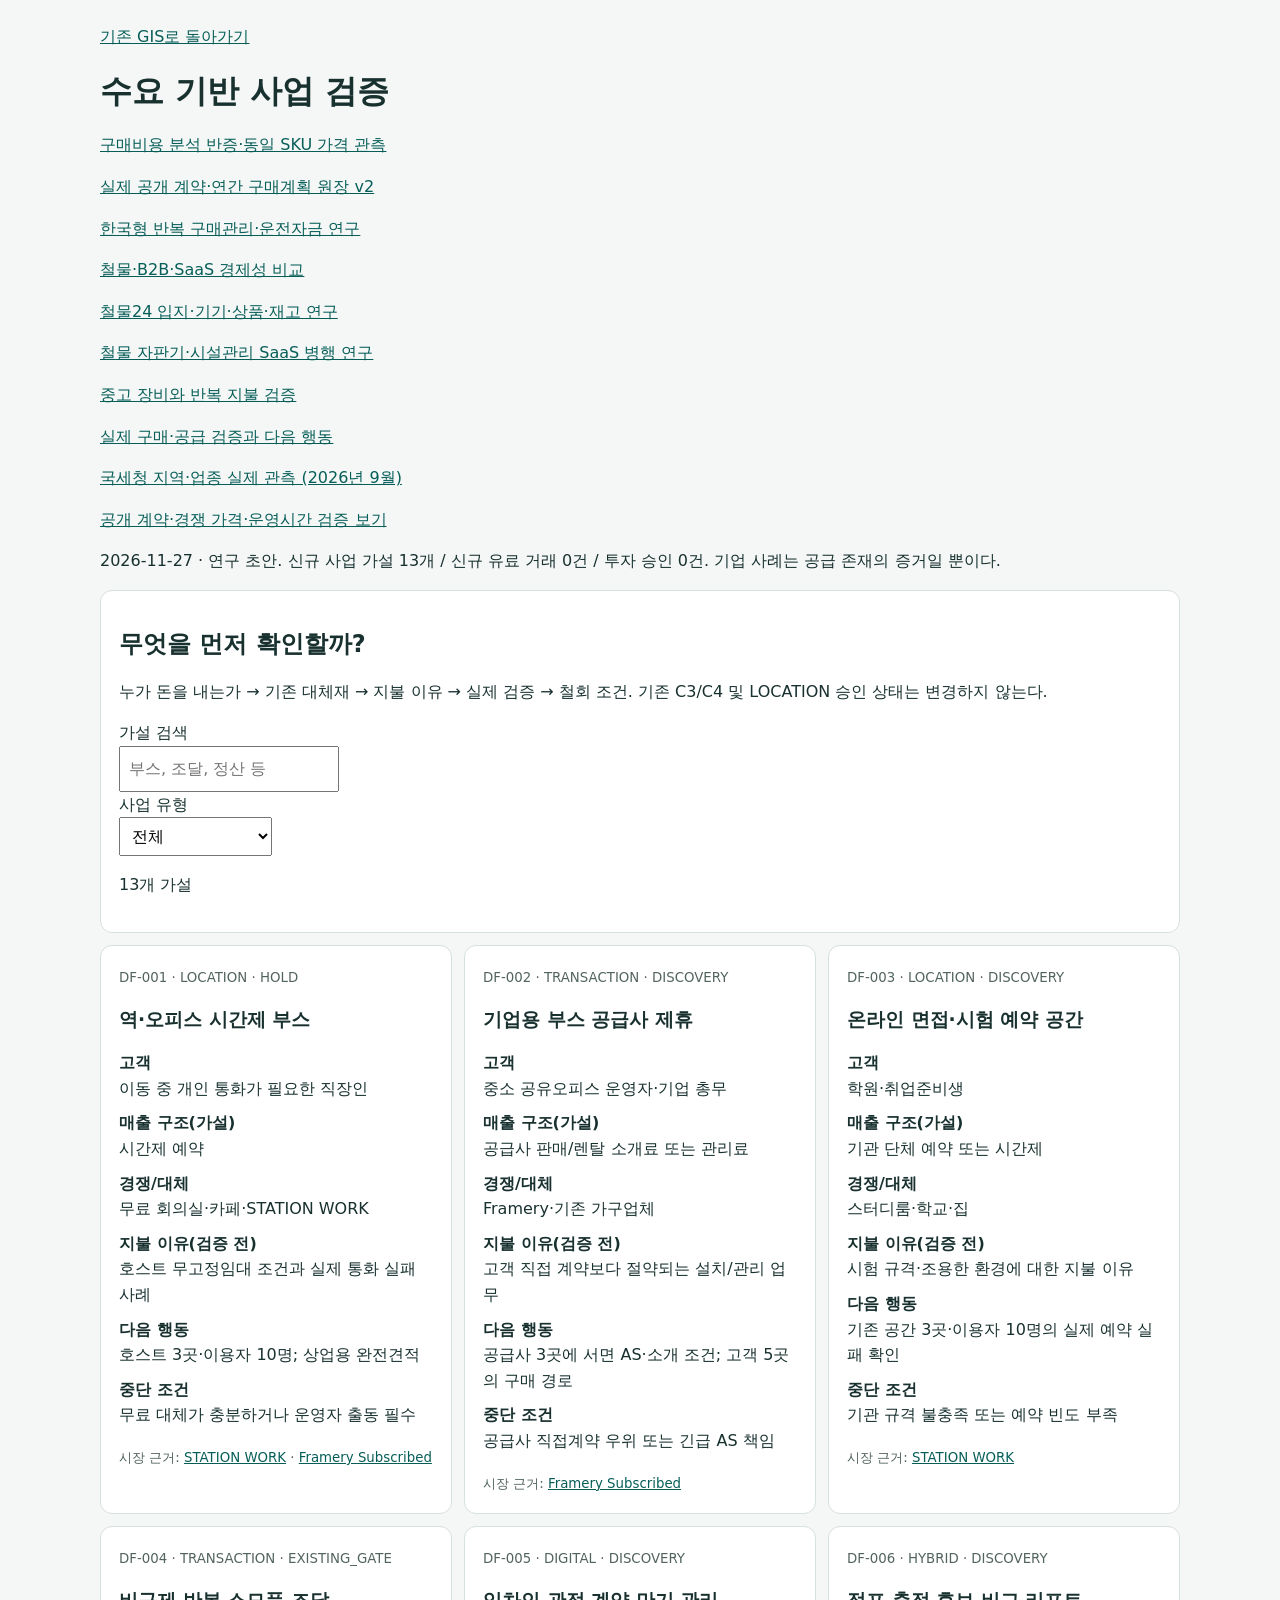
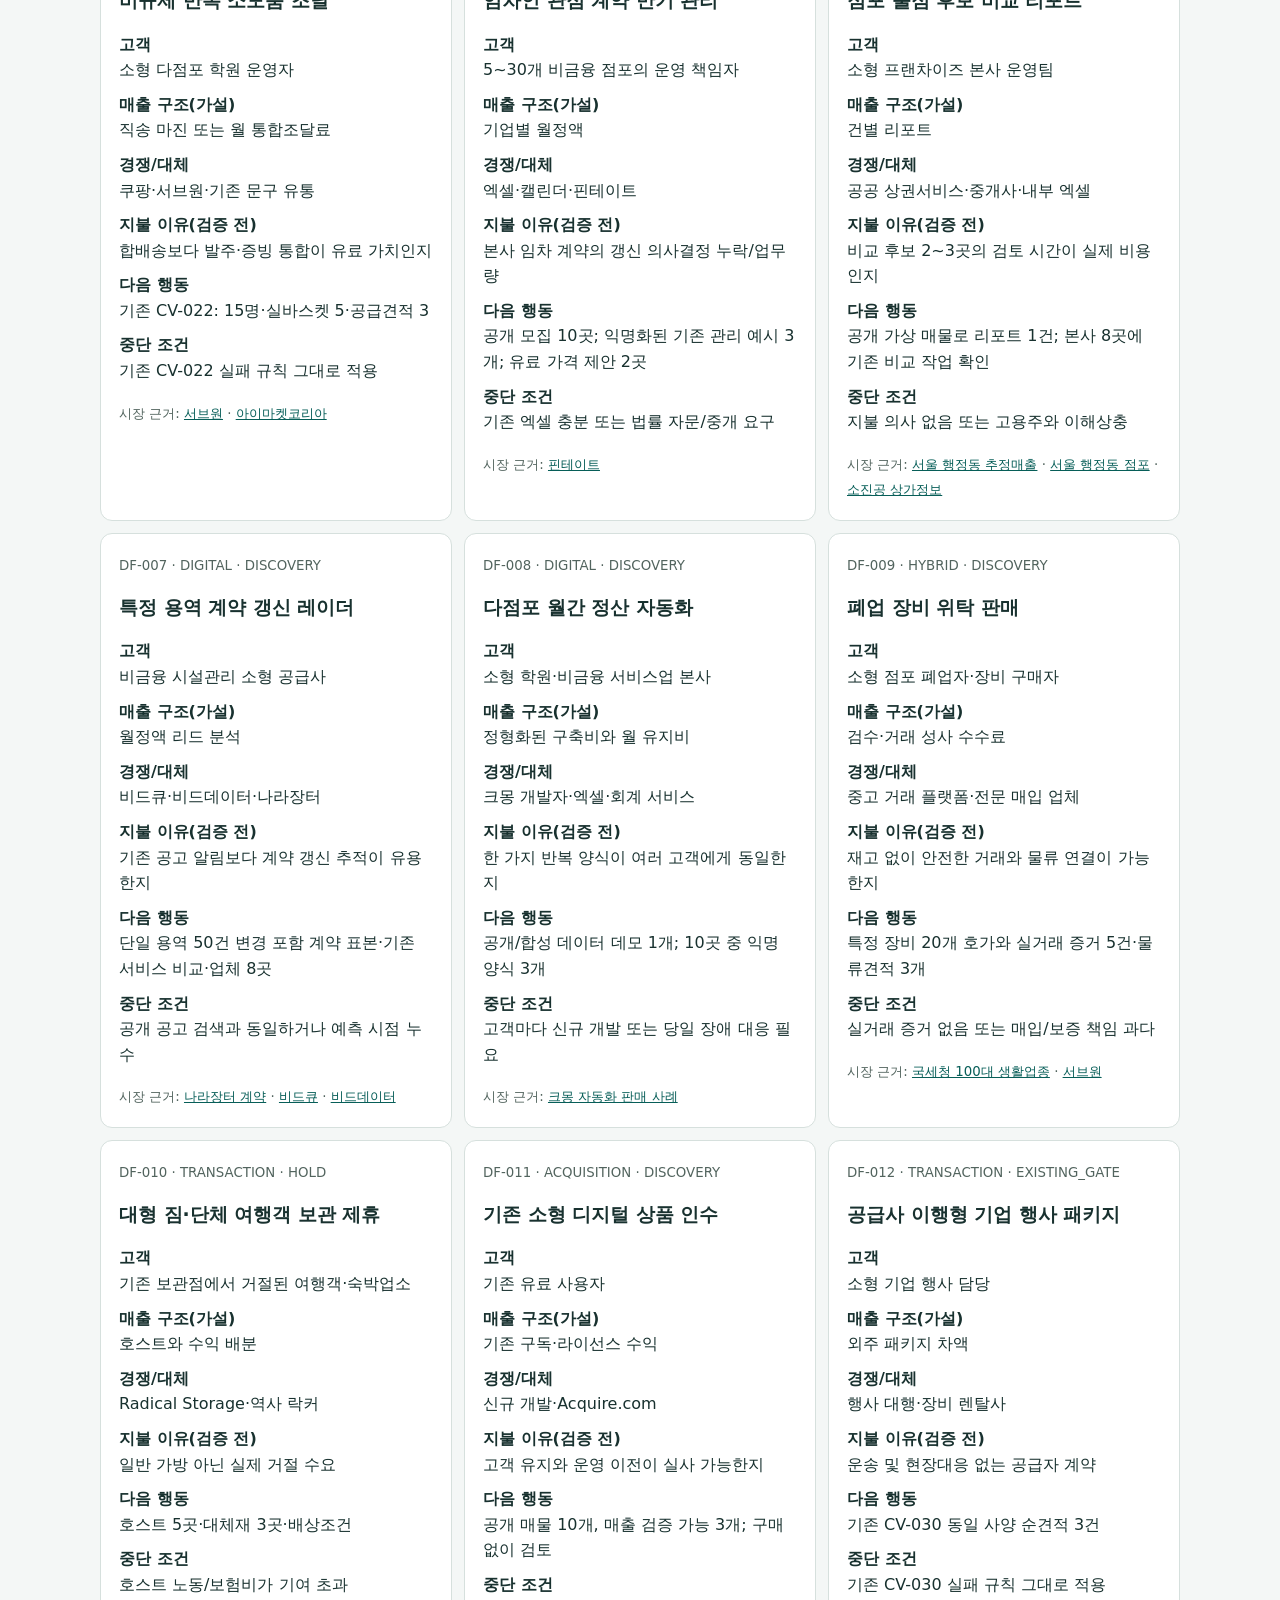
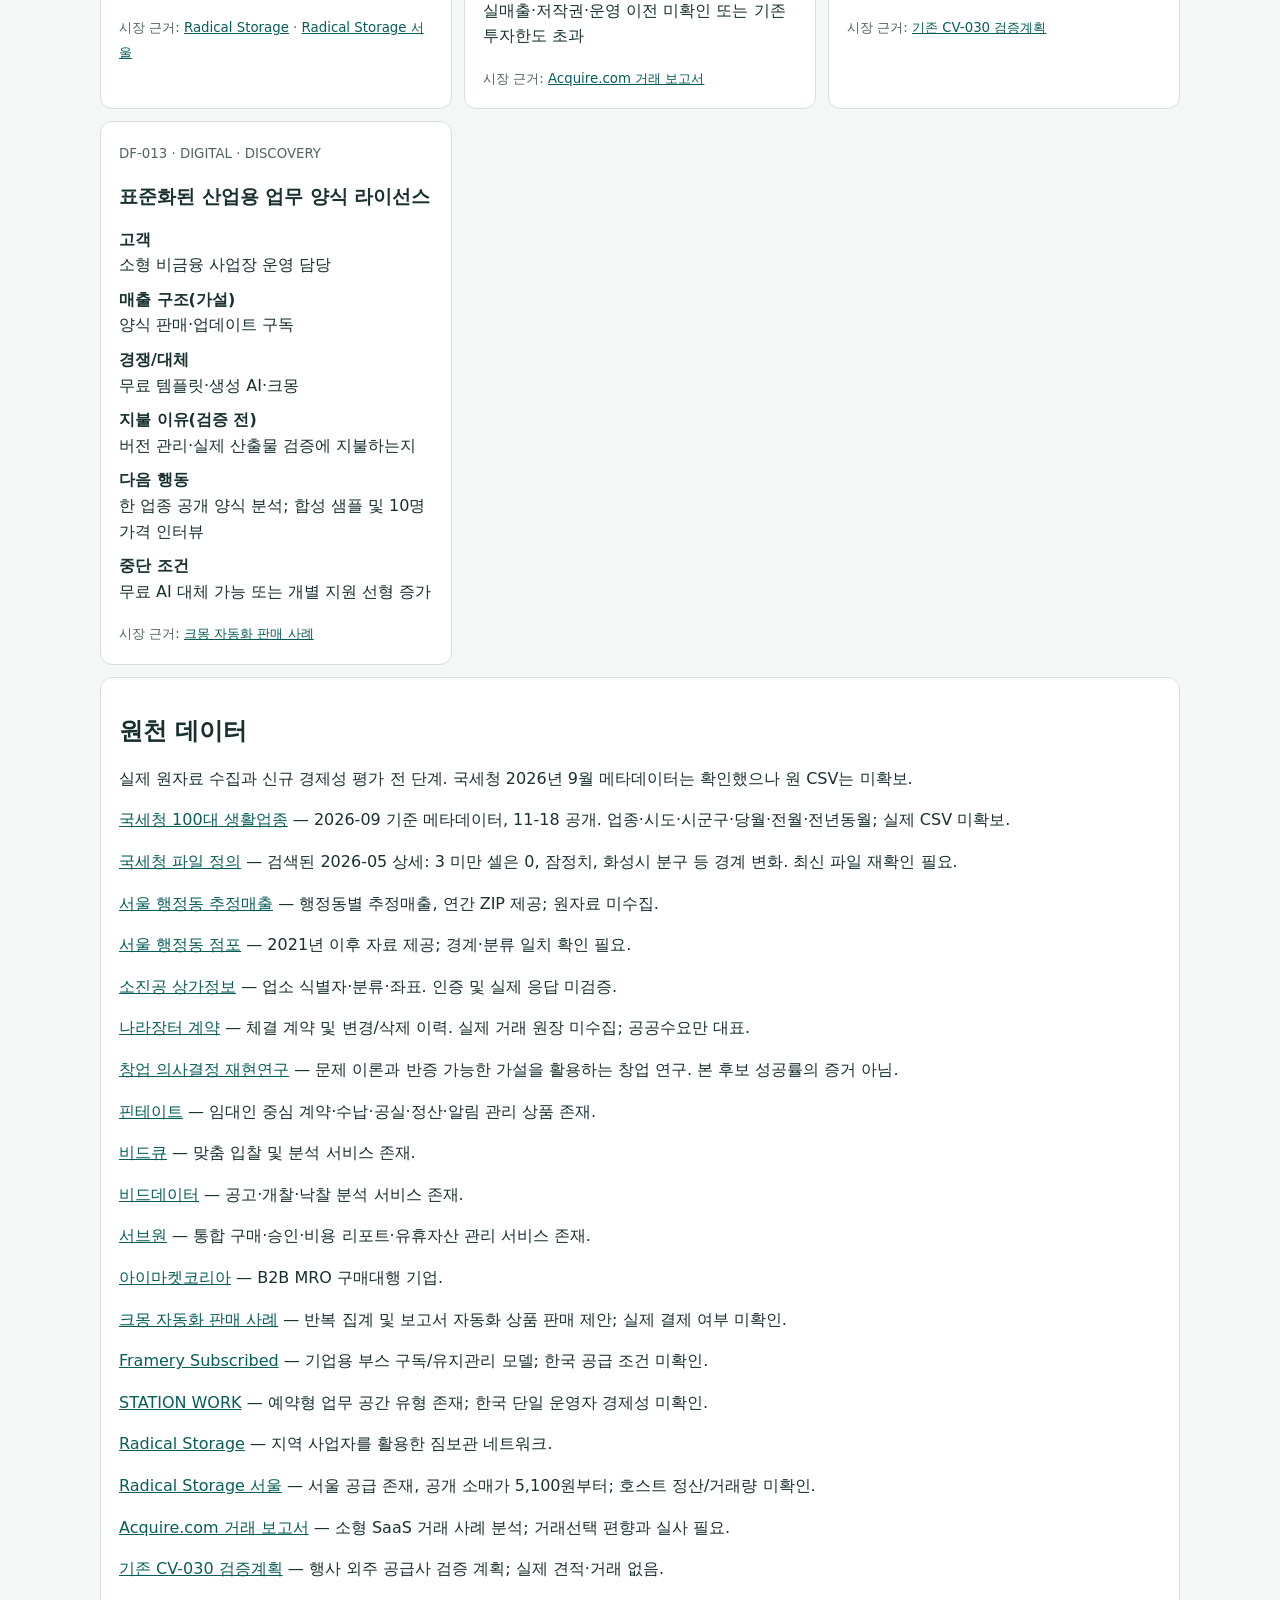
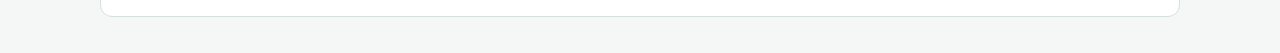
==== commit b62caa9d: "Falsify generic procurement SaaS with same-SKU offers and synthetic quote eligibility baseline" ====
--- a/docs/demand-first.html
+++ b/docs/demand-first.html
@@ -1 +1 @@
-<!doctype html><html lang="ko"><meta charset="utf-8"><meta name="viewport" content="width=device-width,initial-scale=1"><title>SideEconomyLab | 수요 기반 연구</title><style>body{font:16px/1.6 system-ui,sans-serif;color:#18312f;background:#f4f7f6;margin:0}main{max-width:1080px;margin:auto;padding:24px}a{color:#075e58}article,section{background:white;border:1px solid #d6e0dd;border-radius:12px;padding:18px;margin:12px 0}h1,h2,h3{line-height:1.25}small{color:#52645e}dt{font-weight:700}dd{margin:0 0 9px}label{display:block}input,select{font:inherit;padding:8px;max-width:100%}.cards{display:grid;grid-template-columns:repeat(auto-fit,minmax(min(100%,310px),1fr));gap:12px}article{margin:0}strong{color:#155c55}</style><main><a href="index.html">기존 GIS로 돌아가기</a><h1>수요 기반 사업 검증</h1><p><a href="data/managed-procurement-evidence-v2.json">실제 공개 계약·연간 구매계획 원장 v2</a></p><p><a href="korean-managed-procurement.html">한국형 반복 구매관리·운전자금 연구</a></p><p><a href="parallel-hurdles.html">철물·B2B·SaaS 경제성 비교</a></p><p><a href="hardware24.html">철물24 입지·기기·상품·재고 연구</a></p><p><a href="facility-dual-track.html">철물 자판기·시설관리 SaaS 병행 연구</a></p><p><a href="recommerce-research.html">중고 장비와 반복 지불 검증</a></p><p><a href="buyer-route.html">실제 구매·공급 검증과 다음 행동</a></p><p><a href="nts-local-profile.html">국세청 지역·업종 실제 관측 (2026년 9월)</a></p><p><a href="spend-evidence.html">공개 계약·경쟁 가격·운영시간 검증 보기</a></p><p>2026-11-27 · 연구 초안. 신규 사업 가설 13개 / 신규 유료 거래 0건 / 투자 승인 0건. 기업 사례는 공급 존재의 증거일 뿐이다.</p><section><h2>무엇을 먼저 확인할까?</h2><p>누가 돈을 내는가 → 기존 대체재 → 지불 이유 → 실제 검증 → 철회 조건. 기존 C3/C4 및 LOCATION 승인 상태는 변경하지 않는다.</p><label for="q">가설 검색</label><input id="q" type="search" placeholder="부스, 조달, 정산 등"><label for="lane">사업 유형</label><select id="lane"><option value="">전체</option><option>LOCATION</option><option>TRANSACTION</option><option>DIGITAL</option><option>HYBRID</option><option>ACQUISITION</option></select><p id="count" aria-live="polite"></p></section><div class="cards"><article data-lane="LOCATION"><small>DF-001 · LOCATION · HOLD</small><h3>역·오피스 시간제 부스</h3><dl><dt>고객</dt><dd>이동 중 개인 통화가 필요한 직장인</dd><dt>매출 구조(가설)</dt><dd>시간제 예약</dd><dt>경쟁/대체</dt><dd>무료 회의실·카페·STATION WORK</dd><dt>지불 이유(검증 전)</dt><dd>호스트 무고정임대 조건과 실제 통화 실패 사례</dd><dt>다음 행동</dt><dd>호스트 3곳·이용자 10명; 상업용 완전견적</dd><dt>중단 조건</dt><dd>무료 대체가 충분하거나 운영자 출동 필수</dd></dl><small>시장 근거: <a href="https://www.stationwork.jp/help/base-type">STATION WORK</a> · <a href="https://framery.com/en/framery-subscribed/">Framery Subscribed</a></small></article><article data-lane="TRANSACTION"><small>DF-002 · TRANSACTION · DISCOVERY</small><h3>기업용 부스 공급사 제휴</h3><dl><dt>고객</dt><dd>중소 공유오피스 운영자·기업 총무</dd><dt>매출 구조(가설)</dt><dd>공급사 판매/렌탈 소개료 또는 관리료</dd><dt>경쟁/대체</dt><dd>Framery·기존 가구업체</dd><dt>지불 이유(검증 전)</dt><dd>고객 직접 계약보다 절약되는 설치/관리 업무</dd><dt>다음 행동</dt><dd>공급사 3곳에 서면 AS·소개 조건; 고객 5곳의 구매 경로</dd><dt>중단 조건</dt><dd>공급사 직접계약 우위 또는 긴급 AS 책임</dd></dl><small>시장 근거: <a href="https://framery.com/en/framery-subscribed/">Framery Subscribed</a></small></article><article data-lane="LOCATION"><small>DF-003 · LOCATION · DISCOVERY</small><h3>온라인 면접·시험 예약 공간</h3><dl><dt>고객</dt><dd>학원·취업준비생</dd><dt>매출 구조(가설)</dt><dd>기관 단체 예약 또는 시간제</dd><dt>경쟁/대체</dt><dd>스터디룸·학교·집</dd><dt>지불 이유(검증 전)</dt><dd>시험 규격·조용한 환경에 대한 지불 이유</dd><dt>다음 행동</dt><dd>기존 공간 3곳·이용자 10명의 실제 예약 실패 확인</dd><dt>중단 조건</dt><dd>기관 규격 불충족 또는 예약 빈도 부족</dd></dl><small>시장 근거: <a href="https://www.stationwork.jp/help/base-type">STATION WORK</a></small></article><article data-lane="TRANSACTION"><small>DF-004 · TRANSACTION · EXISTING_GATE</small><h3>비규제 반복 소모품 조달</h3><dl><dt>고객</dt><dd>소형 다점포 학원 운영자</dd><dt>매출 구조(가설)</dt><dd>직송 마진 또는 월 통합조달료</dd><dt>경쟁/대체</dt><dd>쿠팡·서브원·기존 문구 유통</dd><dt>지불 이유(검증 전)</dt><dd>합배송보다 발주·증빙 통합이 유료 가치인지</dd><dt>다음 행동</dt><dd>기존 CV-022: 15명·실바스켓 5·공급견적 3</dd><dt>중단 조건</dt><dd>기존 CV-022 실패 규칙 그대로 적용</dd></dl><small>시장 근거: <a href="https://www.serveone.co.kr/kr/support/new-introduction-guide.do">서브원</a> · <a href="https://imarketkorea.com/aboutcompany/aboutus/">아이마켓코리아</a></small></article><article data-lane="DIGITAL"><small>DF-005 · DIGITAL · DISCOVERY</small><h3>임차인 관점 계약 만기 관리</h3><dl><dt>고객</dt><dd>5~30개 비금융 점포의 운영 책임자</dd><dt>매출 구조(가설)</dt><dd>기업별 월정액</dd><dt>경쟁/대체</dt><dd>엑셀·캘린더·핀테이트</dd><dt>지불 이유(검증 전)</dt><dd>본사 임차 계약의 갱신 의사결정 누락/업무량</dd><dt>다음 행동</dt><dd>공개 모집 10곳; 익명화된 기존 관리 예시 3개; 유료 가격 제안 2곳</dd><dt>중단 조건</dt><dd>기존 엑셀 충분 또는 법률 자문/중개 요구</dd></dl><small>시장 근거: <a href="https://fintate.com/intro/saas">핀테이트</a></small></article><article data-lane="HYBRID"><small>DF-006 · HYBRID · DISCOVERY</small><h3>점포 출점 후보 비교 리포트</h3><dl><dt>고객</dt><dd>소형 프랜차이즈 본사 운영팀</dd><dt>매출 구조(가설)</dt><dd>건별 리포트</dd><dt>경쟁/대체</dt><dd>공공 상권서비스·중개사·내부 엑셀</dd><dt>지불 이유(검증 전)</dt><dd>비교 후보 2~3곳의 검토 시간이 실제 비용인지</dd><dt>다음 행동</dt><dd>공개 가상 매물로 리포트 1건; 본사 8곳에 기존 비교 작업 확인</dd><dt>중단 조건</dt><dd>지불 의사 없음 또는 고용주와 이해상충</dd></dl><small>시장 근거: <a href="https://data.seoul.go.kr/dataList/OA-22175/S/1/datasetView.do">서울 행정동 추정매출</a> · <a href="https://data.seoul.go.kr/dataList/OA-22172/A/1/datasetView.do">서울 행정동 점포</a> · <a href="https://www.data.go.kr/data/15012005/openapi.do">소진공 상가정보</a></small></article><article data-lane="DIGITAL"><small>DF-007 · DIGITAL · DISCOVERY</small><h3>특정 용역 계약 갱신 레이더</h3><dl><dt>고객</dt><dd>비금융 시설관리 소형 공급사</dd><dt>매출 구조(가설)</dt><dd>월정액 리드 분석</dd><dt>경쟁/대체</dt><dd>비드큐·비드데이터·나라장터</dd><dt>지불 이유(검증 전)</dt><dd>기존 공고 알림보다 계약 갱신 추적이 유용한지</dd><dt>다음 행동</dt><dd>단일 용역 50건 변경 포함 계약 표본·기존 서비스 비교·업체 8곳</dd><dt>중단 조건</dt><dd>공개 공고 검색과 동일하거나 예측 시점 누수</dd></dl><small>시장 근거: <a href="https://www.data.go.kr/data/15129427/openapi.do">나라장터 계약</a> · <a href="https://www.bidq.co.kr/">비드큐</a> · <a href="https://biddata.kr/">비드데이터</a></small></article><article data-lane="DIGITAL"><small>DF-008 · DIGITAL · DISCOVERY</small><h3>다점포 월간 정산 자동화</h3><dl><dt>고객</dt><dd>소형 학원·비금융 서비스업 본사</dd><dt>매출 구조(가설)</dt><dd>정형화된 구축비와 월 유지비</dd><dt>경쟁/대체</dt><dd>크몽 개발자·엑셀·회계 서비스</dd><dt>지불 이유(검증 전)</dt><dd>한 가지 반복 양식이 여러 고객에게 동일한지</dd><dt>다음 행동</dt><dd>공개/합성 데이터 데모 1개; 10곳 중 익명 양식 3개</dd><dt>중단 조건</dt><dd>고객마다 신규 개발 또는 당일 장애 대응 필요</dd></dl><small>시장 근거: <a href="https://kmong.com/gig/845647">크몽 자동화 판매 사례</a></small></article><article data-lane="HYBRID"><small>DF-009 · HYBRID · DISCOVERY</small><h3>폐업 장비 위탁 판매</h3><dl><dt>고객</dt><dd>소형 점포 폐업자·장비 구매자</dd><dt>매출 구조(가설)</dt><dd>검수·거래 성사 수수료</dd><dt>경쟁/대체</dt><dd>중고 거래 플랫폼·전문 매입 업체</dd><dt>지불 이유(검증 전)</dt><dd>재고 없이 안전한 거래와 물류 연결이 가능한지</dd><dt>다음 행동</dt><dd>특정 장비 20개 호가와 실거래 증거 5건·물류견적 3개</dd><dt>중단 조건</dt><dd>실거래 증거 없음 또는 매입/보증 책임 과다</dd></dl><small>시장 근거: <a href="https://www.data.go.kr/catalog/15061118/fileData.json">국세청 100대 생활업종</a> · <a href="https://www.serveone.co.kr/kr/support/new-introduction-guide.do">서브원</a></small></article><article data-lane="TRANSACTION"><small>DF-010 · TRANSACTION · HOLD</small><h3>대형 짐·단체 여행객 보관 제휴</h3><dl><dt>고객</dt><dd>기존 보관점에서 거절된 여행객·숙박업소</dd><dt>매출 구조(가설)</dt><dd>호스트와 수익 배분</dd><dt>경쟁/대체</dt><dd>Radical Storage·역사 락커</dd><dt>지불 이유(검증 전)</dt><dd>일반 가방 아닌 실제 거절 수요</dd><dt>다음 행동</dt><dd>호스트 5곳·대체재 3곳·배상조건</dd><dt>중단 조건</dt><dd>호스트 노동/보험비가 기여 초과</dd></dl><small>시장 근거: <a href="https://radicalstorage.com/partners">Radical Storage</a> · <a href="https://radicalstorage.com/luggage-storage/seoul">Radical Storage 서울</a></small></article><article data-lane="ACQUISITION"><small>DF-011 · ACQUISITION · DISCOVERY</small><h3>기존 소형 디지털 상품 인수</h3><dl><dt>고객</dt><dd>기존 유료 사용자</dd><dt>매출 구조(가설)</dt><dd>기존 구독·라이선스 수익</dd><dt>경쟁/대체</dt><dd>신규 개발·Acquire.com</dd><dt>지불 이유(검증 전)</dt><dd>고객 유지와 운영 이전이 실사 가능한지</dd><dt>다음 행동</dt><dd>공개 매물 10개, 매출 검증 가능 3개; 구매 없이 검토</dd><dt>중단 조건</dt><dd>실매출·저작권·운영 이전 미확인 또는 기존 투자한도 초과</dd></dl><small>시장 근거: <a href="https://blog.acquire.com/acquire-com-biannual-acquisition-multiples-report-jan-2026/">Acquire.com 거래 보고서</a></small></article><article data-lane="TRANSACTION"><small>DF-012 · TRANSACTION · EXISTING_GATE</small><h3>공급사 이행형 기업 행사 패키지</h3><dl><dt>고객</dt><dd>소형 기업 행사 담당</dd><dt>매출 구조(가설)</dt><dd>외주 패키지 차액</dd><dt>경쟁/대체</dt><dd>행사 대행·장비 렌탈사</dd><dt>지불 이유(검증 전)</dt><dd>운송 및 현장대응 없는 공급자 계약</dd><dt>다음 행동</dt><dd>기존 CV-030 동일 사양 순견적 3건</dd><dt>중단 조건</dt><dd>기존 CV-030 실패 규칙 그대로 적용</dd></dl><small>시장 근거: <a href="https://github.com/jaehojung1879-netizen/SideEconomyLab/blob/adabef5453808ba482f0cb0862eeae0200c64028/research/candidate-validation-portfolio-v1.md">기존 CV-030 검증계획</a></small></article><article data-lane="DIGITAL"><small>DF-013 · DIGITAL · DISCOVERY</small><h3>표준화된 산업용 업무 양식 라이선스</h3><dl><dt>고객</dt><dd>소형 비금융 사업장 운영 담당</dd><dt>매출 구조(가설)</dt><dd>양식 판매·업데이트 구독</dd><dt>경쟁/대체</dt><dd>무료 템플릿·생성 AI·크몽</dd><dt>지불 이유(검증 전)</dt><dd>버전 관리·실제 산출물 검증에 지불하는지</dd><dt>다음 행동</dt><dd>한 업종 공개 양식 분석; 합성 샘플 및 10명 가격 인터뷰</dd><dt>중단 조건</dt><dd>무료 AI 대체 가능 또는 개별 지원 선형 증가</dd></dl><small>시장 근거: <a href="https://kmong.com/gig/845647">크몽 자동화 판매 사례</a></small></article></div><section><h2>원천 데이터</h2><p>실제 원자료 수집과 신규 경제성 평가 전 단계. 국세청 2026년 9월 메타데이터는 확인했으나 원 CSV는 미확보.</p><p><a href="https://www.data.go.kr/catalog/15061118/fileData.json">국세청 100대 생활업종</a> — 2026-09 기준 메타데이터, 11-18 공개. 업종·시도·시군구·당월·전월·전년동월; 실제 CSV 미확보.</p><p><a href="https://www.data.go.kr/data/15061118/fileData.do">국세청 파일 정의</a> — 검색된 2026-05 상세: 3 미만 셀은 0, 잠정치, 화성시 분구 등 경계 변화. 최신 파일 재확인 필요.</p><p><a href="https://data.seoul.go.kr/dataList/OA-22175/S/1/datasetView.do">서울 행정동 추정매출</a> — 행정동별 추정매출, 연간 ZIP 제공; 원자료 미수집.</p><p><a href="https://data.seoul.go.kr/dataList/OA-22172/A/1/datasetView.do">서울 행정동 점포</a> — 2021년 이후 자료 제공; 경계·분류 일치 확인 필요.</p><p><a href="https://www.data.go.kr/data/15012005/openapi.do">소진공 상가정보</a> — 업소 식별자·분류·좌표. 인증 및 실제 응답 미검증.</p><p><a href="https://www.data.go.kr/data/15129427/openapi.do">나라장터 계약</a> — 체결 계약 및 변경/삭제 이력. 실제 거래 원장 미수집; 공공수요만 대표.</p><p><a href="https://onlinelibrary.wiley.com/doi/full/10.1002/smj.3580">창업 의사결정 재현연구</a> — 문제 이론과 반증 가능한 가설을 활용하는 창업 연구. 본 후보 성공률의 증거 아님.</p><p><a href="https://fintate.com/intro/saas">핀테이트</a> — 임대인 중심 계약·수납·공실·정산·알림 관리 상품 존재.</p><p><a href="https://www.bidq.co.kr/">비드큐</a> — 맞춤 입찰 및 분석 서비스 존재.</p><p><a href="https://biddata.kr/">비드데이터</a> — 공고·개찰·낙찰 분석 서비스 존재.</p><p><a href="https://www.serveone.co.kr/kr/support/new-introduction-guide.do">서브원</a> — 통합 구매·승인·비용 리포트·유휴자산 관리 서비스 존재.</p><p><a href="https://imarketkorea.com/aboutcompany/aboutus/">아이마켓코리아</a> — B2B MRO 구매대행 기업.</p><p><a href="https://kmong.com/gig/845647">크몽 자동화 판매 사례</a> — 반복 집계 및 보고서 자동화 상품 판매 제안; 실제 결제 여부 미확인.</p><p><a href="https://framery.com/en/framery-subscribed/">Framery Subscribed</a> — 기업용 부스 구독/유지관리 모델; 한국 공급 조건 미확인.</p><p><a href="https://www.stationwork.jp/help/base-type">STATION WORK</a> — 예약형 업무 공간 유형 존재; 한국 단일 운영자 경제성 미확인.</p><p><a href="https://radicalstorage.com/partners">Radical Storage</a> — 지역 사업자를 활용한 짐보관 네트워크.</p><p><a href="https://radicalstorage.com/luggage-storage/seoul">Radical Storage 서울</a> — 서울 공급 존재, 공개 소매가 5,100원부터; 호스트 정산/거래량 미확인.</p><p><a href="https://blog.acquire.com/acquire-com-biannual-acquisition-multiples-report-jan-2026/">Acquire.com 거래 보고서</a> — 소형 SaaS 거래 사례 분석; 거래선택 편향과 실사 필요.</p><p><a href="https://github.com/jaehojung1879-netizen/SideEconomyLab/blob/adabef5453808ba482f0cb0862eeae0200c64028/research/candidate-validation-portfolio-v1.md">기존 CV-030 검증계획</a> — 행사 외주 공급사 검증 계획; 실제 견적·거래 없음.</p></section></main><script>const q=document.getElementById('q'),lane=document.getElementById('lane'),count=document.getElementById('count'),cards=[...document.querySelectorAll('article')];function filter(){let n=0;for(const c of cards){const show=(!lane.value||c.dataset.lane===lane.value)&&c.textContent.toLowerCase().includes(q.value.trim().toLowerCase());c.hidden=!show;if(show)n++;}count.textContent=n+'개 가설';}q.addEventListener('input',filter);lane.addEventListener('change',filter);filter();</script></html>
+<!doctype html><html lang="ko"><meta charset="utf-8"><meta name="viewport" content="width=device-width,initial-scale=1"><title>SideEconomyLab | 수요 기반 연구</title><style>body{font:16px/1.6 system-ui,sans-serif;color:#18312f;background:#f4f7f6;margin:0}main{max-width:1080px;margin:auto;padding:24px}a{color:#075e58}article,section{background:white;border:1px solid #d6e0dd;border-radius:12px;padding:18px;margin:12px 0}h1,h2,h3{line-height:1.25}small{color:#52645e}dt{font-weight:700}dd{margin:0 0 9px}label{display:block}input,select{font:inherit;padding:8px;max-width:100%}.cards{display:grid;grid-template-columns:repeat(auto-fit,minmax(min(100%,310px),1fr));gap:12px}article{margin:0}strong{color:#155c55}</style><main><a href="index.html">기존 GIS로 돌아가기</a><h1>수요 기반 사업 검증</h1><p><a href="data/procurement-audit-v1.json">구매비용 분석 반증·동일 SKU 가격 관측</a></p><p><a href="data/managed-procurement-evidence-v2.json">실제 공개 계약·연간 구매계획 원장 v2</a></p><p><a href="korean-managed-procurement.html">한국형 반복 구매관리·운전자금 연구</a></p><p><a href="parallel-hurdles.html">철물·B2B·SaaS 경제성 비교</a></p><p><a href="hardware24.html">철물24 입지·기기·상품·재고 연구</a></p><p><a href="facility-dual-track.html">철물 자판기·시설관리 SaaS 병행 연구</a></p><p><a href="recommerce-research.html">중고 장비와 반복 지불 검증</a></p><p><a href="buyer-route.html">실제 구매·공급 검증과 다음 행동</a></p><p><a href="nts-local-profile.html">국세청 지역·업종 실제 관측 (2026년 9월)</a></p><p><a href="spend-evidence.html">공개 계약·경쟁 가격·운영시간 검증 보기</a></p><p>2026-11-27 · 연구 초안. 신규 사업 가설 13개 / 신규 유료 거래 0건 / 투자 승인 0건. 기업 사례는 공급 존재의 증거일 뿐이다.</p><section><h2>무엇을 먼저 확인할까?</h2><p>누가 돈을 내는가 → 기존 대체재 → 지불 이유 → 실제 검증 → 철회 조건. 기존 C3/C4 및 LOCATION 승인 상태는 변경하지 않는다.</p><label for="q">가설 검색</label><input id="q" type="search" placeholder="부스, 조달, 정산 등"><label for="lane">사업 유형</label><select id="lane"><option value="">전체</option><option>LOCATION</option><option>TRANSACTION</option><option>DIGITAL</option><option>HYBRID</option><option>ACQUISITION</option></select><p id="count" aria-live="polite"></p></section><div class="cards"><article data-lane="LOCATION"><small>DF-001 · LOCATION · HOLD</small><h3>역·오피스 시간제 부스</h3><dl><dt>고객</dt><dd>이동 중 개인 통화가 필요한 직장인</dd><dt>매출 구조(가설)</dt><dd>시간제 예약</dd><dt>경쟁/대체</dt><dd>무료 회의실·카페·STATION WORK</dd><dt>지불 이유(검증 전)</dt><dd>호스트 무고정임대 조건과 실제 통화 실패 사례</dd><dt>다음 행동</dt><dd>호스트 3곳·이용자 10명; 상업용 완전견적</dd><dt>중단 조건</dt><dd>무료 대체가 충분하거나 운영자 출동 필수</dd></dl><small>시장 근거: <a href="https://www.stationwork.jp/help/base-type">STATION WORK</a> · <a href="https://framery.com/en/framery-subscribed/">Framery Subscribed</a></small></article><article data-lane="TRANSACTION"><small>DF-002 · TRANSACTION · DISCOVERY</small><h3>기업용 부스 공급사 제휴</h3><dl><dt>고객</dt><dd>중소 공유오피스 운영자·기업 총무</dd><dt>매출 구조(가설)</dt><dd>공급사 판매/렌탈 소개료 또는 관리료</dd><dt>경쟁/대체</dt><dd>Framery·기존 가구업체</dd><dt>지불 이유(검증 전)</dt><dd>고객 직접 계약보다 절약되는 설치/관리 업무</dd><dt>다음 행동</dt><dd>공급사 3곳에 서면 AS·소개 조건; 고객 5곳의 구매 경로</dd><dt>중단 조건</dt><dd>공급사 직접계약 우위 또는 긴급 AS 책임</dd></dl><small>시장 근거: <a href="https://framery.com/en/framery-subscribed/">Framery Subscribed</a></small></article><article data-lane="LOCATION"><small>DF-003 · LOCATION · DISCOVERY</small><h3>온라인 면접·시험 예약 공간</h3><dl><dt>고객</dt><dd>학원·취업준비생</dd><dt>매출 구조(가설)</dt><dd>기관 단체 예약 또는 시간제</dd><dt>경쟁/대체</dt><dd>스터디룸·학교·집</dd><dt>지불 이유(검증 전)</dt><dd>시험 규격·조용한 환경에 대한 지불 이유</dd><dt>다음 행동</dt><dd>기존 공간 3곳·이용자 10명의 실제 예약 실패 확인</dd><dt>중단 조건</dt><dd>기관 규격 불충족 또는 예약 빈도 부족</dd></dl><small>시장 근거: <a href="https://www.stationwork.jp/help/base-type">STATION WORK</a></small></article><article data-lane="TRANSACTION"><small>DF-004 · TRANSACTION · EXISTING_GATE</small><h3>비규제 반복 소모품 조달</h3><dl><dt>고객</dt><dd>소형 다점포 학원 운영자</dd><dt>매출 구조(가설)</dt><dd>직송 마진 또는 월 통합조달료</dd><dt>경쟁/대체</dt><dd>쿠팡·서브원·기존 문구 유통</dd><dt>지불 이유(검증 전)</dt><dd>합배송보다 발주·증빙 통합이 유료 가치인지</dd><dt>다음 행동</dt><dd>기존 CV-022: 15명·실바스켓 5·공급견적 3</dd><dt>중단 조건</dt><dd>기존 CV-022 실패 규칙 그대로 적용</dd></dl><small>시장 근거: <a href="https://www.serveone.co.kr/kr/support/new-introduction-guide.do">서브원</a> · <a href="https://imarketkorea.com/aboutcompany/aboutus/">아이마켓코리아</a></small></article><article data-lane="DIGITAL"><small>DF-005 · DIGITAL · DISCOVERY</small><h3>임차인 관점 계약 만기 관리</h3><dl><dt>고객</dt><dd>5~30개 비금융 점포의 운영 책임자</dd><dt>매출 구조(가설)</dt><dd>기업별 월정액</dd><dt>경쟁/대체</dt><dd>엑셀·캘린더·핀테이트</dd><dt>지불 이유(검증 전)</dt><dd>본사 임차 계약의 갱신 의사결정 누락/업무량</dd><dt>다음 행동</dt><dd>공개 모집 10곳; 익명화된 기존 관리 예시 3개; 유료 가격 제안 2곳</dd><dt>중단 조건</dt><dd>기존 엑셀 충분 또는 법률 자문/중개 요구</dd></dl><small>시장 근거: <a href="https://fintate.com/intro/saas">핀테이트</a></small></article><article data-lane="HYBRID"><small>DF-006 · HYBRID · DISCOVERY</small><h3>점포 출점 후보 비교 리포트</h3><dl><dt>고객</dt><dd>소형 프랜차이즈 본사 운영팀</dd><dt>매출 구조(가설)</dt><dd>건별 리포트</dd><dt>경쟁/대체</dt><dd>공공 상권서비스·중개사·내부 엑셀</dd><dt>지불 이유(검증 전)</dt><dd>비교 후보 2~3곳의 검토 시간이 실제 비용인지</dd><dt>다음 행동</dt><dd>공개 가상 매물로 리포트 1건; 본사 8곳에 기존 비교 작업 확인</dd><dt>중단 조건</dt><dd>지불 의사 없음 또는 고용주와 이해상충</dd></dl><small>시장 근거: <a href="https://data.seoul.go.kr/dataList/OA-22175/S/1/datasetView.do">서울 행정동 추정매출</a> · <a href="https://data.seoul.go.kr/dataList/OA-22172/A/1/datasetView.do">서울 행정동 점포</a> · <a href="https://www.data.go.kr/data/15012005/openapi.do">소진공 상가정보</a></small></article><article data-lane="DIGITAL"><small>DF-007 · DIGITAL · DISCOVERY</small><h3>특정 용역 계약 갱신 레이더</h3><dl><dt>고객</dt><dd>비금융 시설관리 소형 공급사</dd><dt>매출 구조(가설)</dt><dd>월정액 리드 분석</dd><dt>경쟁/대체</dt><dd>비드큐·비드데이터·나라장터</dd><dt>지불 이유(검증 전)</dt><dd>기존 공고 알림보다 계약 갱신 추적이 유용한지</dd><dt>다음 행동</dt><dd>단일 용역 50건 변경 포함 계약 표본·기존 서비스 비교·업체 8곳</dd><dt>중단 조건</dt><dd>공개 공고 검색과 동일하거나 예측 시점 누수</dd></dl><small>시장 근거: <a href="https://www.data.go.kr/data/15129427/openapi.do">나라장터 계약</a> · <a href="https://www.bidq.co.kr/">비드큐</a> · <a href="https://biddata.kr/">비드데이터</a></small></article><article data-lane="DIGITAL"><small>DF-008 · DIGITAL · DISCOVERY</small><h3>다점포 월간 정산 자동화</h3><dl><dt>고객</dt><dd>소형 학원·비금융 서비스업 본사</dd><dt>매출 구조(가설)</dt><dd>정형화된 구축비와 월 유지비</dd><dt>경쟁/대체</dt><dd>크몽 개발자·엑셀·회계 서비스</dd><dt>지불 이유(검증 전)</dt><dd>한 가지 반복 양식이 여러 고객에게 동일한지</dd><dt>다음 행동</dt><dd>공개/합성 데이터 데모 1개; 10곳 중 익명 양식 3개</dd><dt>중단 조건</dt><dd>고객마다 신규 개발 또는 당일 장애 대응 필요</dd></dl><small>시장 근거: <a href="https://kmong.com/gig/845647">크몽 자동화 판매 사례</a></small></article><article data-lane="HYBRID"><small>DF-009 · HYBRID · DISCOVERY</small><h3>폐업 장비 위탁 판매</h3><dl><dt>고객</dt><dd>소형 점포 폐업자·장비 구매자</dd><dt>매출 구조(가설)</dt><dd>검수·거래 성사 수수료</dd><dt>경쟁/대체</dt><dd>중고 거래 플랫폼·전문 매입 업체</dd><dt>지불 이유(검증 전)</dt><dd>재고 없이 안전한 거래와 물류 연결이 가능한지</dd><dt>다음 행동</dt><dd>특정 장비 20개 호가와 실거래 증거 5건·물류견적 3개</dd><dt>중단 조건</dt><dd>실거래 증거 없음 또는 매입/보증 책임 과다</dd></dl><small>시장 근거: <a href="https://www.data.go.kr/catalog/15061118/fileData.json">국세청 100대 생활업종</a> · <a href="https://www.serveone.co.kr/kr/support/new-introduction-guide.do">서브원</a></small></article><article data-lane="TRANSACTION"><small>DF-010 · TRANSACTION · HOLD</small><h3>대형 짐·단체 여행객 보관 제휴</h3><dl><dt>고객</dt><dd>기존 보관점에서 거절된 여행객·숙박업소</dd><dt>매출 구조(가설)</dt><dd>호스트와 수익 배분</dd><dt>경쟁/대체</dt><dd>Radical Storage·역사 락커</dd><dt>지불 이유(검증 전)</dt><dd>일반 가방 아닌 실제 거절 수요</dd><dt>다음 행동</dt><dd>호스트 5곳·대체재 3곳·배상조건</dd><dt>중단 조건</dt><dd>호스트 노동/보험비가 기여 초과</dd></dl><small>시장 근거: <a href="https://radicalstorage.com/partners">Radical Storage</a> · <a href="https://radicalstorage.com/luggage-storage/seoul">Radical Storage 서울</a></small></article><article data-lane="ACQUISITION"><small>DF-011 · ACQUISITION · DISCOVERY</small><h3>기존 소형 디지털 상품 인수</h3><dl><dt>고객</dt><dd>기존 유료 사용자</dd><dt>매출 구조(가설)</dt><dd>기존 구독·라이선스 수익</dd><dt>경쟁/대체</dt><dd>신규 개발·Acquire.com</dd><dt>지불 이유(검증 전)</dt><dd>고객 유지와 운영 이전이 실사 가능한지</dd><dt>다음 행동</dt><dd>공개 매물 10개, 매출 검증 가능 3개; 구매 없이 검토</dd><dt>중단 조건</dt><dd>실매출·저작권·운영 이전 미확인 또는 기존 투자한도 초과</dd></dl><small>시장 근거: <a href="https://blog.acquire.com/acquire-com-biannual-acquisition-multiples-report-jan-2026/">Acquire.com 거래 보고서</a></small></article><article data-lane="TRANSACTION"><small>DF-012 · TRANSACTION · EXISTING_GATE</small><h3>공급사 이행형 기업 행사 패키지</h3><dl><dt>고객</dt><dd>소형 기업 행사 담당</dd><dt>매출 구조(가설)</dt><dd>외주 패키지 차액</dd><dt>경쟁/대체</dt><dd>행사 대행·장비 렌탈사</dd><dt>지불 이유(검증 전)</dt><dd>운송 및 현장대응 없는 공급자 계약</dd><dt>다음 행동</dt><dd>기존 CV-030 동일 사양 순견적 3건</dd><dt>중단 조건</dt><dd>기존 CV-030 실패 규칙 그대로 적용</dd></dl><small>시장 근거: <a href="https://github.com/jaehojung1879-netizen/SideEconomyLab/blob/adabef5453808ba482f0cb0862eeae0200c64028/research/candidate-validation-portfolio-v1.md">기존 CV-030 검증계획</a></small></article><article data-lane="DIGITAL"><small>DF-013 · DIGITAL · DISCOVERY</small><h3>표준화된 산업용 업무 양식 라이선스</h3><dl><dt>고객</dt><dd>소형 비금융 사업장 운영 담당</dd><dt>매출 구조(가설)</dt><dd>양식 판매·업데이트 구독</dd><dt>경쟁/대체</dt><dd>무료 템플릿·생성 AI·크몽</dd><dt>지불 이유(검증 전)</dt><dd>버전 관리·실제 산출물 검증에 지불하는지</dd><dt>다음 행동</dt><dd>한 업종 공개 양식 분석; 합성 샘플 및 10명 가격 인터뷰</dd><dt>중단 조건</dt><dd>무료 AI 대체 가능 또는 개별 지원 선형 증가</dd></dl><small>시장 근거: <a href="https://kmong.com/gig/845647">크몽 자동화 판매 사례</a></small></article></div><section><h2>원천 데이터</h2><p>실제 원자료 수집과 신규 경제성 평가 전 단계. 국세청 2026년 9월 메타데이터는 확인했으나 원 CSV는 미확보.</p><p><a href="https://www.data.go.kr/catalog/15061118/fileData.json">국세청 100대 생활업종</a> — 2026-09 기준 메타데이터, 11-18 공개. 업종·시도·시군구·당월·전월·전년동월; 실제 CSV 미확보.</p><p><a href="https://www.data.go.kr/data/15061118/fileData.do">국세청 파일 정의</a> — 검색된 2026-05 상세: 3 미만 셀은 0, 잠정치, 화성시 분구 등 경계 변화. 최신 파일 재확인 필요.</p><p><a href="https://data.seoul.go.kr/dataList/OA-22175/S/1/datasetView.do">서울 행정동 추정매출</a> — 행정동별 추정매출, 연간 ZIP 제공; 원자료 미수집.</p><p><a href="https://data.seoul.go.kr/dataList/OA-22172/A/1/datasetView.do">서울 행정동 점포</a> — 2021년 이후 자료 제공; 경계·분류 일치 확인 필요.</p><p><a href="https://www.data.go.kr/data/15012005/openapi.do">소진공 상가정보</a> — 업소 식별자·분류·좌표. 인증 및 실제 응답 미검증.</p><p><a href="https://www.data.go.kr/data/15129427/openapi.do">나라장터 계약</a> — 체결 계약 및 변경/삭제 이력. 실제 거래 원장 미수집; 공공수요만 대표.</p><p><a href="https://onlinelibrary.wiley.com/doi/full/10.1002/smj.3580">창업 의사결정 재현연구</a> — 문제 이론과 반증 가능한 가설을 활용하는 창업 연구. 본 후보 성공률의 증거 아님.</p><p><a href="https://fintate.com/intro/saas">핀테이트</a> — 임대인 중심 계약·수납·공실·정산·알림 관리 상품 존재.</p><p><a href="https://www.bidq.co.kr/">비드큐</a> — 맞춤 입찰 및 분석 서비스 존재.</p><p><a href="https://biddata.kr/">비드데이터</a> — 공고·개찰·낙찰 분석 서비스 존재.</p><p><a href="https://www.serveone.co.kr/kr/support/new-introduction-guide.do">서브원</a> — 통합 구매·승인·비용 리포트·유휴자산 관리 서비스 존재.</p><p><a href="https://imarketkorea.com/aboutcompany/aboutus/">아이마켓코리아</a> — B2B MRO 구매대행 기업.</p><p><a href="https://kmong.com/gig/845647">크몽 자동화 판매 사례</a> — 반복 집계 및 보고서 자동화 상품 판매 제안; 실제 결제 여부 미확인.</p><p><a href="https://framery.com/en/framery-subscribed/">Framery Subscribed</a> — 기업용 부스 구독/유지관리 모델; 한국 공급 조건 미확인.</p><p><a href="https://www.stationwork.jp/help/base-type">STATION WORK</a> — 예약형 업무 공간 유형 존재; 한국 단일 운영자 경제성 미확인.</p><p><a href="https://radicalstorage.com/partners">Radical Storage</a> — 지역 사업자를 활용한 짐보관 네트워크.</p><p><a href="https://radicalstorage.com/luggage-storage/seoul">Radical Storage 서울</a> — 서울 공급 존재, 공개 소매가 5,100원부터; 호스트 정산/거래량 미확인.</p><p><a href="https://blog.acquire.com/acquire-com-biannual-acquisition-multiples-report-jan-2026/">Acquire.com 거래 보고서</a> — 소형 SaaS 거래 사례 분석; 거래선택 편향과 실사 필요.</p><p><a href="https://github.com/jaehojung1879-netizen/SideEconomyLab/blob/adabef5453808ba482f0cb0862eeae0200c64028/research/candidate-validation-portfolio-v1.md">기존 CV-030 검증계획</a> — 행사 외주 공급사 검증 계획; 실제 견적·거래 없음.</p></section></main><script>const q=document.getElementById('q'),lane=document.getElementById('lane'),count=document.getElementById('count'),cards=[...document.querySelectorAll('article')];function filter(){let n=0;for(const c of cards){const show=(!lane.value||c.dataset.lane===lane.value)&&c.textContent.toLowerCase().includes(q.value.trim().toLowerCase());c.hidden=!show;if(show)n++;}count.textContent=n+'개 가설';}q.addEventListener('input',filter);lane.addEventListener('change',filter);filter();</script></html>
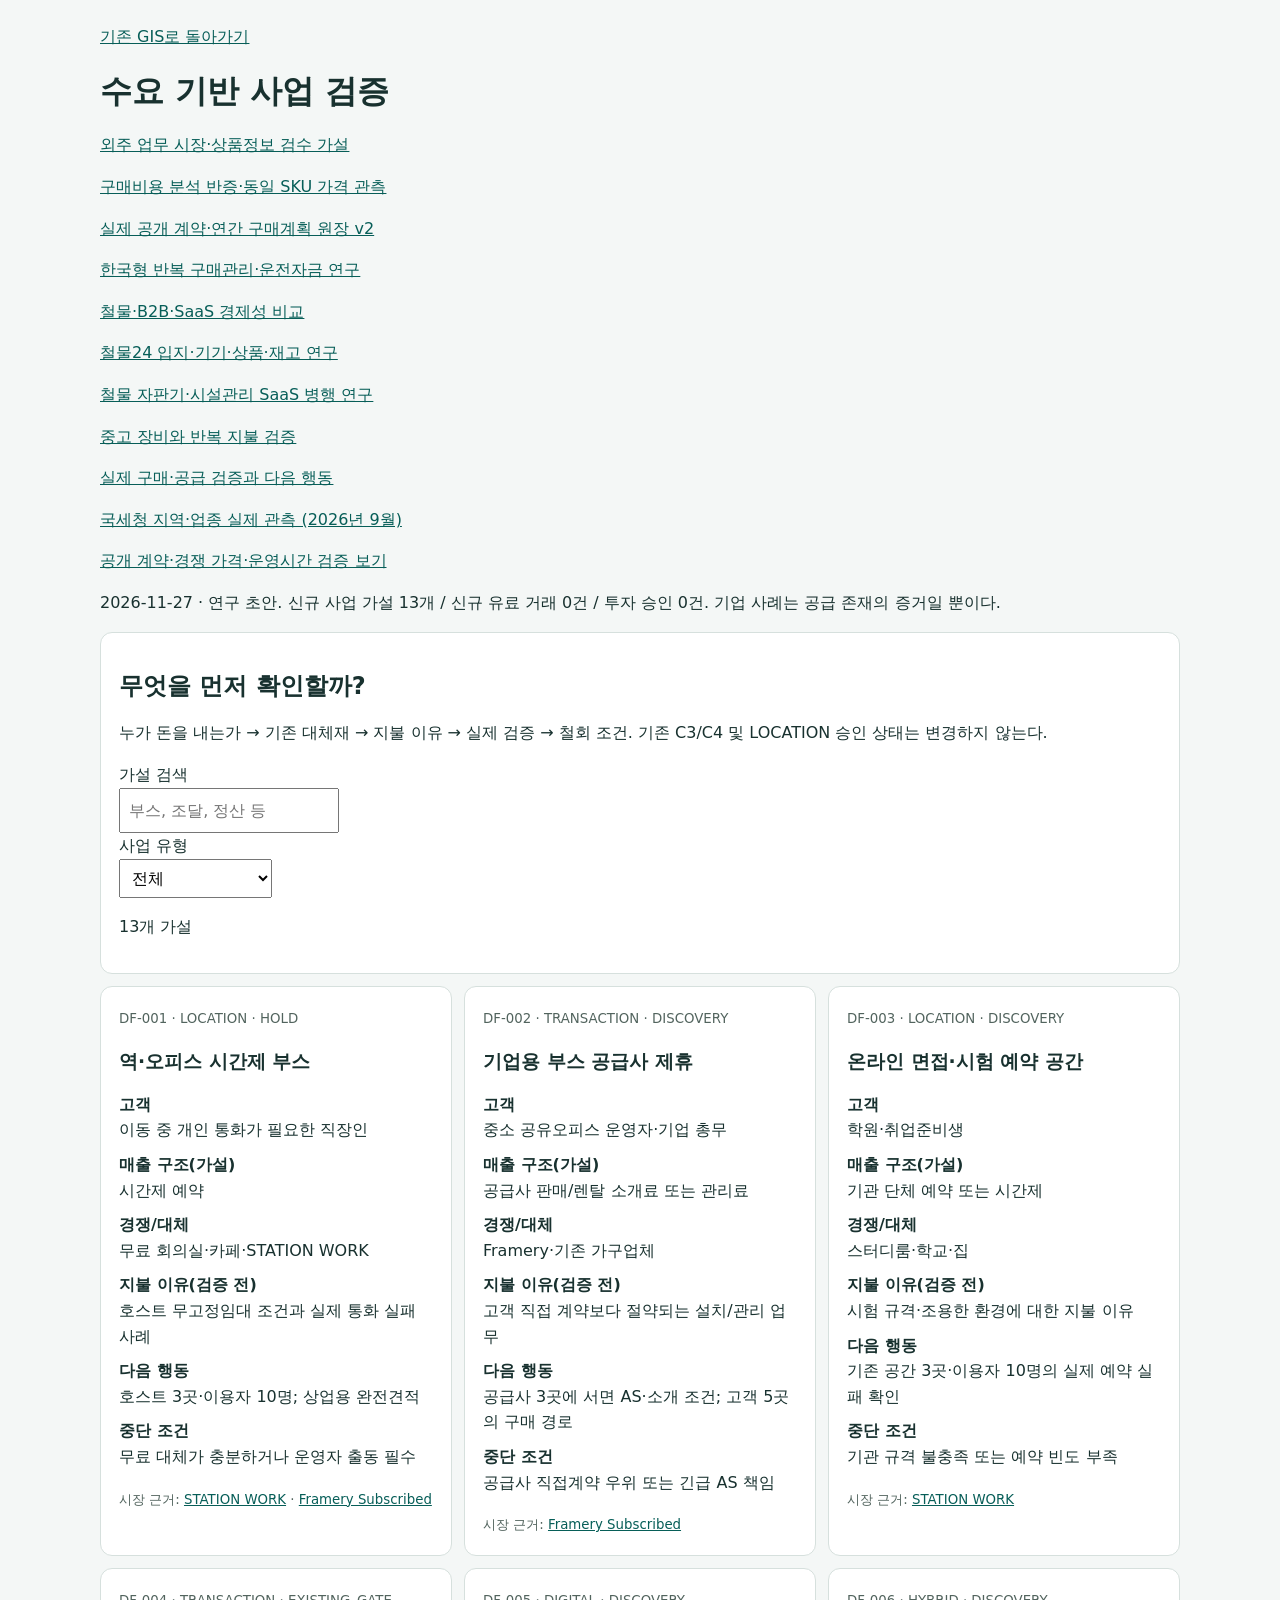
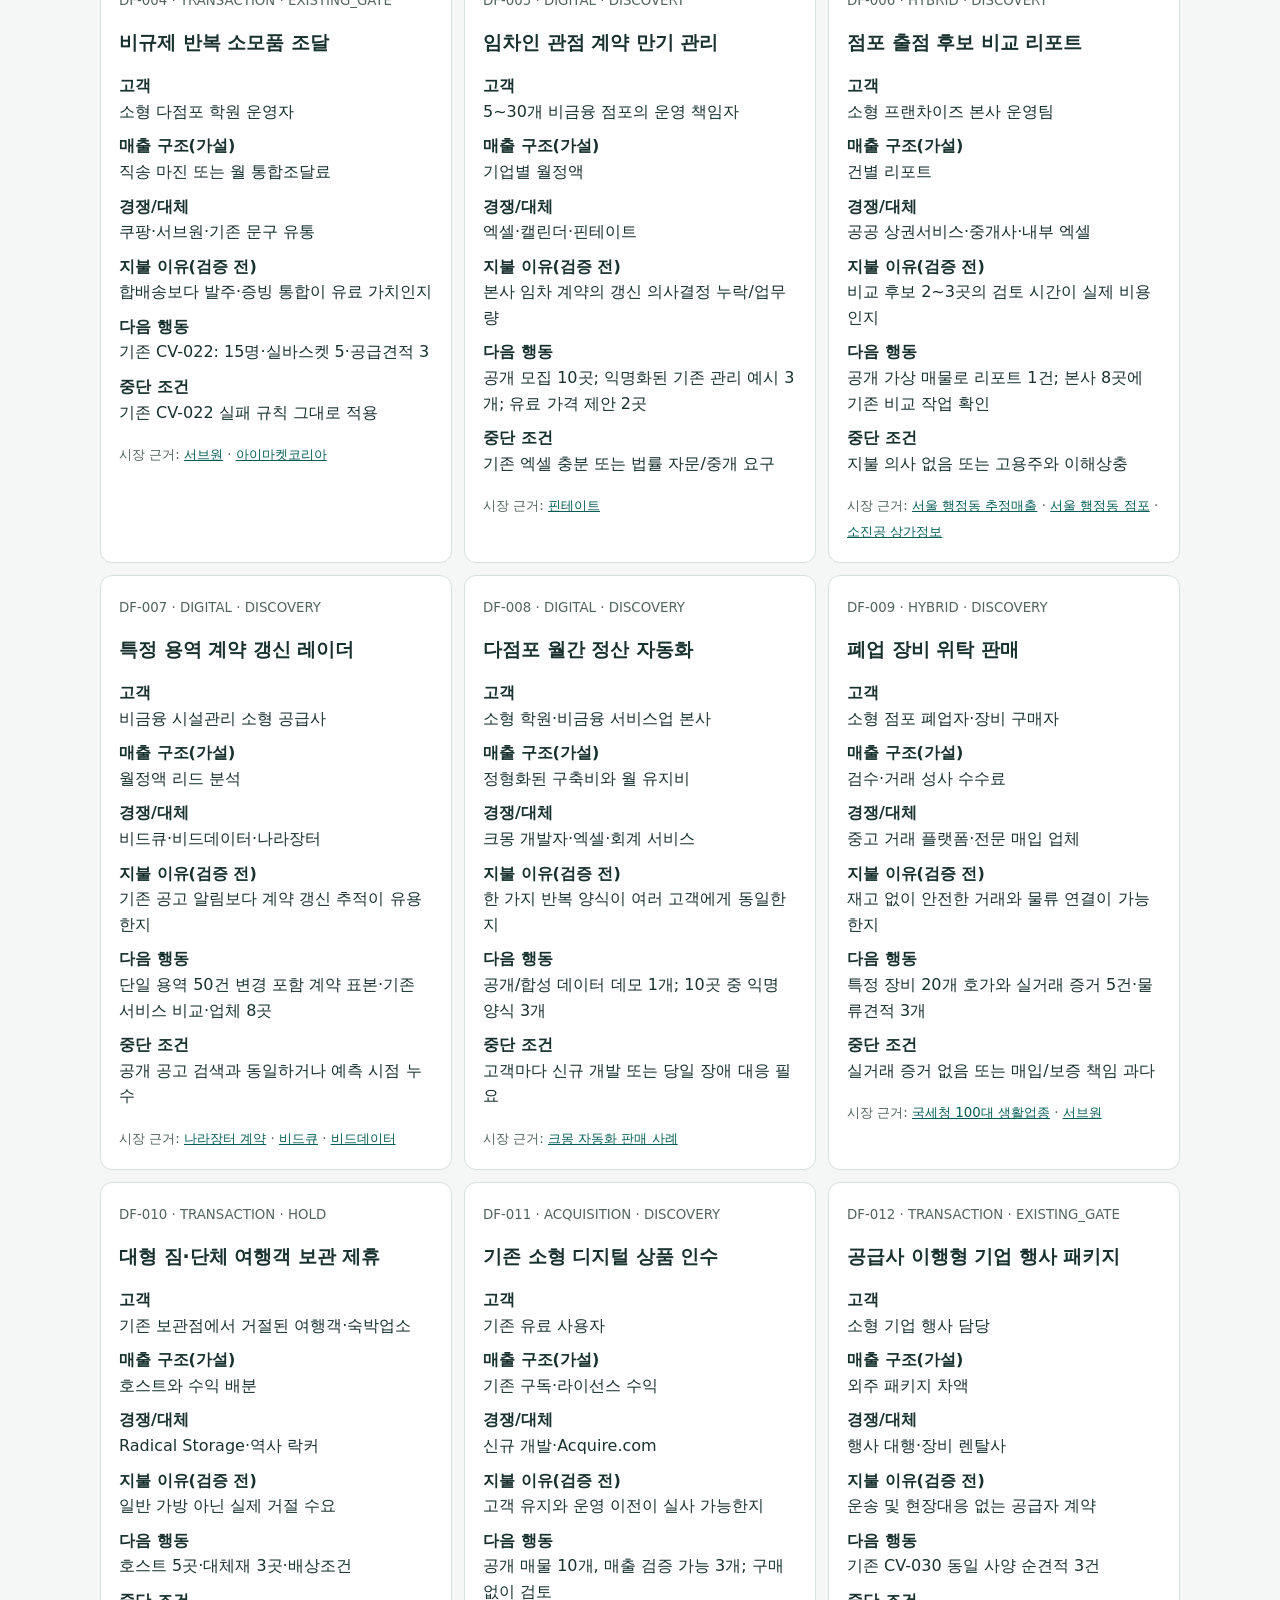
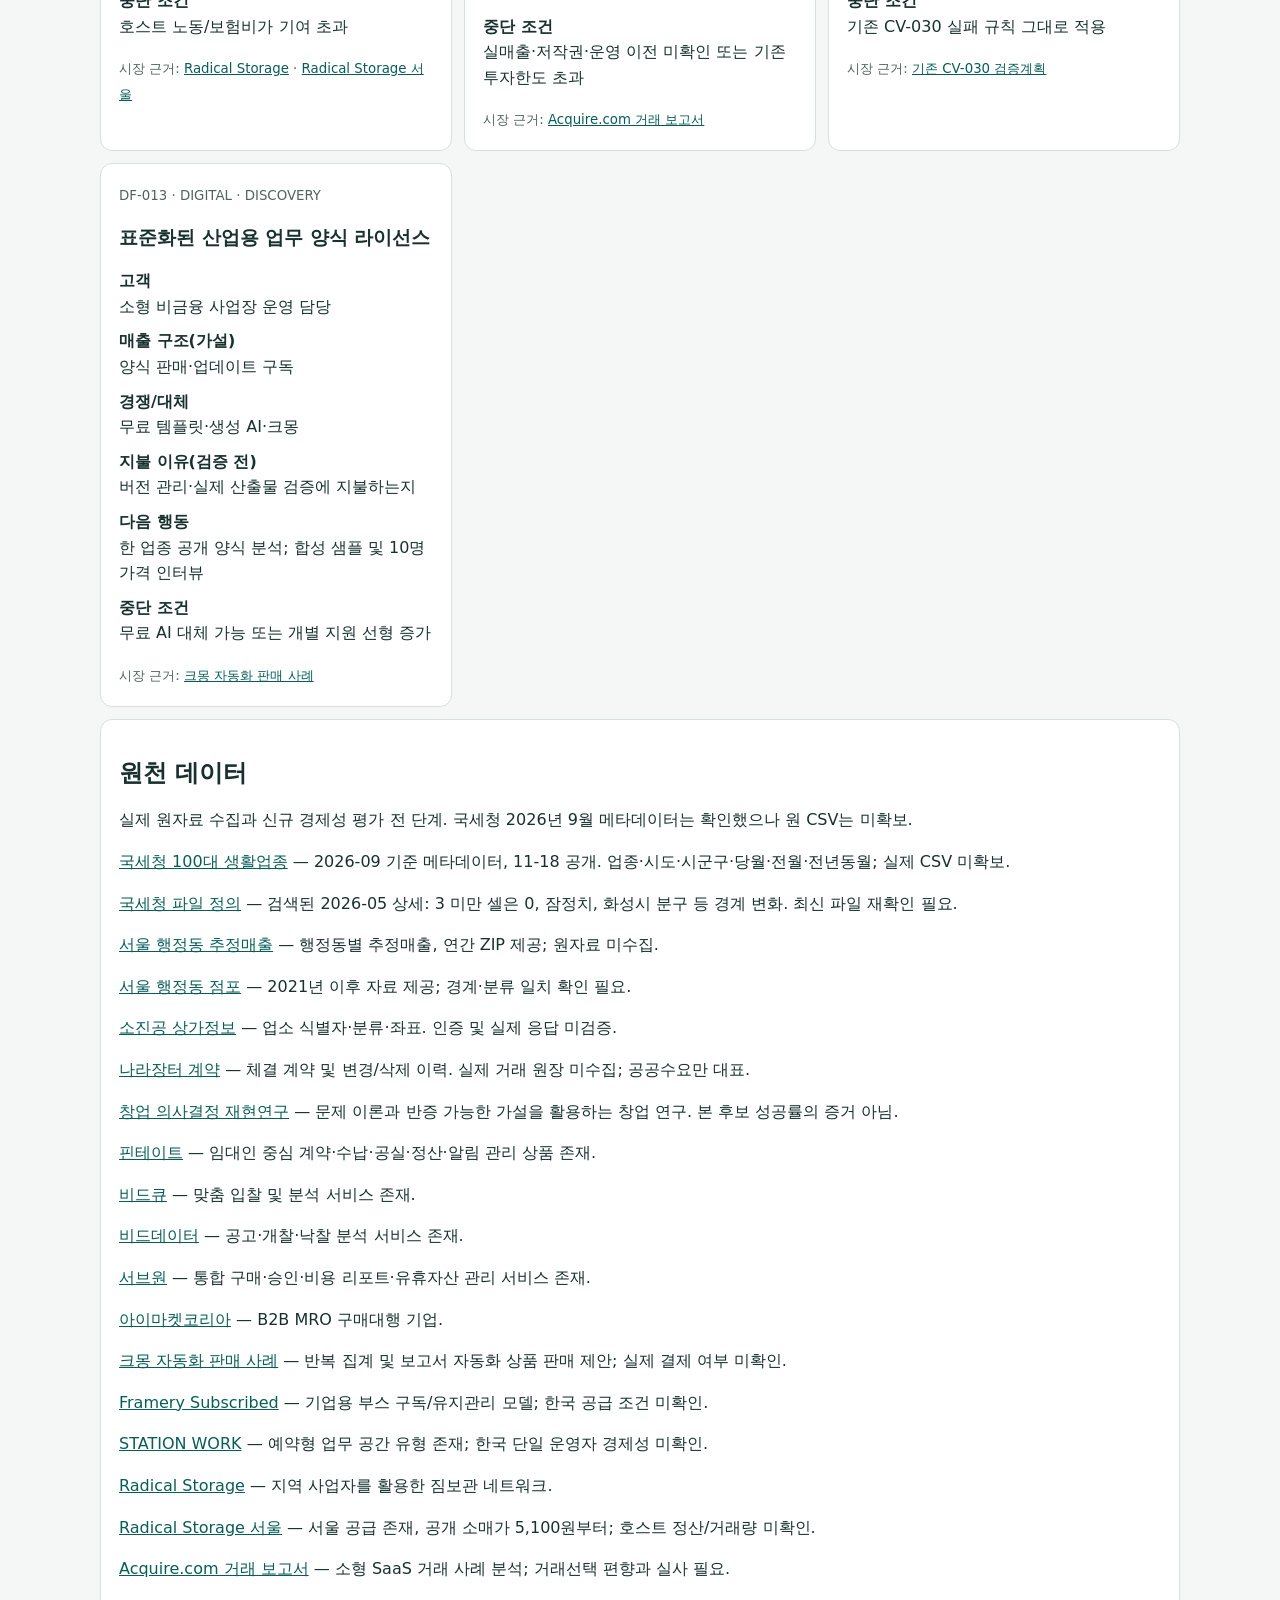
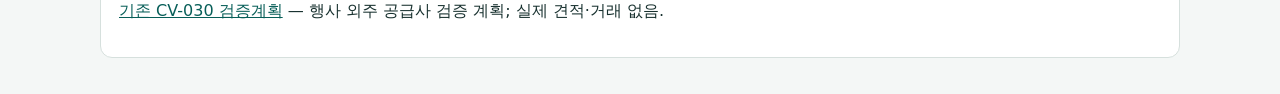
==== commit d35fc049: "Screen outsourced work with real offer observations and synthetic catalog review baseline" ====
--- a/docs/demand-first.html
+++ b/docs/demand-first.html
@@ -1 +1 @@
-<!doctype html><html lang="ko"><meta charset="utf-8"><meta name="viewport" content="width=device-width,initial-scale=1"><title>SideEconomyLab | 수요 기반 연구</title><style>body{font:16px/1.6 system-ui,sans-serif;color:#18312f;background:#f4f7f6;margin:0}main{max-width:1080px;margin:auto;padding:24px}a{color:#075e58}article,section{background:white;border:1px solid #d6e0dd;border-radius:12px;padding:18px;margin:12px 0}h1,h2,h3{line-height:1.25}small{color:#52645e}dt{font-weight:700}dd{margin:0 0 9px}label{display:block}input,select{font:inherit;padding:8px;max-width:100%}.cards{display:grid;grid-template-columns:repeat(auto-fit,minmax(min(100%,310px),1fr));gap:12px}article{margin:0}strong{color:#155c55}</style><main><a href="index.html">기존 GIS로 돌아가기</a><h1>수요 기반 사업 검증</h1><p><a href="data/procurement-audit-v1.json">구매비용 분석 반증·동일 SKU 가격 관측</a></p><p><a href="data/managed-procurement-evidence-v2.json">실제 공개 계약·연간 구매계획 원장 v2</a></p><p><a href="korean-managed-procurement.html">한국형 반복 구매관리·운전자금 연구</a></p><p><a href="parallel-hurdles.html">철물·B2B·SaaS 경제성 비교</a></p><p><a href="hardware24.html">철물24 입지·기기·상품·재고 연구</a></p><p><a href="facility-dual-track.html">철물 자판기·시설관리 SaaS 병행 연구</a></p><p><a href="recommerce-research.html">중고 장비와 반복 지불 검증</a></p><p><a href="buyer-route.html">실제 구매·공급 검증과 다음 행동</a></p><p><a href="nts-local-profile.html">국세청 지역·업종 실제 관측 (2026년 9월)</a></p><p><a href="spend-evidence.html">공개 계약·경쟁 가격·운영시간 검증 보기</a></p><p>2026-11-27 · 연구 초안. 신규 사업 가설 13개 / 신규 유료 거래 0건 / 투자 승인 0건. 기업 사례는 공급 존재의 증거일 뿐이다.</p><section><h2>무엇을 먼저 확인할까?</h2><p>누가 돈을 내는가 → 기존 대체재 → 지불 이유 → 실제 검증 → 철회 조건. 기존 C3/C4 및 LOCATION 승인 상태는 변경하지 않는다.</p><label for="q">가설 검색</label><input id="q" type="search" placeholder="부스, 조달, 정산 등"><label for="lane">사업 유형</label><select id="lane"><option value="">전체</option><option>LOCATION</option><option>TRANSACTION</option><option>DIGITAL</option><option>HYBRID</option><option>ACQUISITION</option></select><p id="count" aria-live="polite"></p></section><div class="cards"><article data-lane="LOCATION"><small>DF-001 · LOCATION · HOLD</small><h3>역·오피스 시간제 부스</h3><dl><dt>고객</dt><dd>이동 중 개인 통화가 필요한 직장인</dd><dt>매출 구조(가설)</dt><dd>시간제 예약</dd><dt>경쟁/대체</dt><dd>무료 회의실·카페·STATION WORK</dd><dt>지불 이유(검증 전)</dt><dd>호스트 무고정임대 조건과 실제 통화 실패 사례</dd><dt>다음 행동</dt><dd>호스트 3곳·이용자 10명; 상업용 완전견적</dd><dt>중단 조건</dt><dd>무료 대체가 충분하거나 운영자 출동 필수</dd></dl><small>시장 근거: <a href="https://www.stationwork.jp/help/base-type">STATION WORK</a> · <a href="https://framery.com/en/framery-subscribed/">Framery Subscribed</a></small></article><article data-lane="TRANSACTION"><small>DF-002 · TRANSACTION · DISCOVERY</small><h3>기업용 부스 공급사 제휴</h3><dl><dt>고객</dt><dd>중소 공유오피스 운영자·기업 총무</dd><dt>매출 구조(가설)</dt><dd>공급사 판매/렌탈 소개료 또는 관리료</dd><dt>경쟁/대체</dt><dd>Framery·기존 가구업체</dd><dt>지불 이유(검증 전)</dt><dd>고객 직접 계약보다 절약되는 설치/관리 업무</dd><dt>다음 행동</dt><dd>공급사 3곳에 서면 AS·소개 조건; 고객 5곳의 구매 경로</dd><dt>중단 조건</dt><dd>공급사 직접계약 우위 또는 긴급 AS 책임</dd></dl><small>시장 근거: <a href="https://framery.com/en/framery-subscribed/">Framery Subscribed</a></small></article><article data-lane="LOCATION"><small>DF-003 · LOCATION · DISCOVERY</small><h3>온라인 면접·시험 예약 공간</h3><dl><dt>고객</dt><dd>학원·취업준비생</dd><dt>매출 구조(가설)</dt><dd>기관 단체 예약 또는 시간제</dd><dt>경쟁/대체</dt><dd>스터디룸·학교·집</dd><dt>지불 이유(검증 전)</dt><dd>시험 규격·조용한 환경에 대한 지불 이유</dd><dt>다음 행동</dt><dd>기존 공간 3곳·이용자 10명의 실제 예약 실패 확인</dd><dt>중단 조건</dt><dd>기관 규격 불충족 또는 예약 빈도 부족</dd></dl><small>시장 근거: <a href="https://www.stationwork.jp/help/base-type">STATION WORK</a></small></article><article data-lane="TRANSACTION"><small>DF-004 · TRANSACTION · EXISTING_GATE</small><h3>비규제 반복 소모품 조달</h3><dl><dt>고객</dt><dd>소형 다점포 학원 운영자</dd><dt>매출 구조(가설)</dt><dd>직송 마진 또는 월 통합조달료</dd><dt>경쟁/대체</dt><dd>쿠팡·서브원·기존 문구 유통</dd><dt>지불 이유(검증 전)</dt><dd>합배송보다 발주·증빙 통합이 유료 가치인지</dd><dt>다음 행동</dt><dd>기존 CV-022: 15명·실바스켓 5·공급견적 3</dd><dt>중단 조건</dt><dd>기존 CV-022 실패 규칙 그대로 적용</dd></dl><small>시장 근거: <a href="https://www.serveone.co.kr/kr/support/new-introduction-guide.do">서브원</a> · <a href="https://imarketkorea.com/aboutcompany/aboutus/">아이마켓코리아</a></small></article><article data-lane="DIGITAL"><small>DF-005 · DIGITAL · DISCOVERY</small><h3>임차인 관점 계약 만기 관리</h3><dl><dt>고객</dt><dd>5~30개 비금융 점포의 운영 책임자</dd><dt>매출 구조(가설)</dt><dd>기업별 월정액</dd><dt>경쟁/대체</dt><dd>엑셀·캘린더·핀테이트</dd><dt>지불 이유(검증 전)</dt><dd>본사 임차 계약의 갱신 의사결정 누락/업무량</dd><dt>다음 행동</dt><dd>공개 모집 10곳; 익명화된 기존 관리 예시 3개; 유료 가격 제안 2곳</dd><dt>중단 조건</dt><dd>기존 엑셀 충분 또는 법률 자문/중개 요구</dd></dl><small>시장 근거: <a href="https://fintate.com/intro/saas">핀테이트</a></small></article><article data-lane="HYBRID"><small>DF-006 · HYBRID · DISCOVERY</small><h3>점포 출점 후보 비교 리포트</h3><dl><dt>고객</dt><dd>소형 프랜차이즈 본사 운영팀</dd><dt>매출 구조(가설)</dt><dd>건별 리포트</dd><dt>경쟁/대체</dt><dd>공공 상권서비스·중개사·내부 엑셀</dd><dt>지불 이유(검증 전)</dt><dd>비교 후보 2~3곳의 검토 시간이 실제 비용인지</dd><dt>다음 행동</dt><dd>공개 가상 매물로 리포트 1건; 본사 8곳에 기존 비교 작업 확인</dd><dt>중단 조건</dt><dd>지불 의사 없음 또는 고용주와 이해상충</dd></dl><small>시장 근거: <a href="https://data.seoul.go.kr/dataList/OA-22175/S/1/datasetView.do">서울 행정동 추정매출</a> · <a href="https://data.seoul.go.kr/dataList/OA-22172/A/1/datasetView.do">서울 행정동 점포</a> · <a href="https://www.data.go.kr/data/15012005/openapi.do">소진공 상가정보</a></small></article><article data-lane="DIGITAL"><small>DF-007 · DIGITAL · DISCOVERY</small><h3>특정 용역 계약 갱신 레이더</h3><dl><dt>고객</dt><dd>비금융 시설관리 소형 공급사</dd><dt>매출 구조(가설)</dt><dd>월정액 리드 분석</dd><dt>경쟁/대체</dt><dd>비드큐·비드데이터·나라장터</dd><dt>지불 이유(검증 전)</dt><dd>기존 공고 알림보다 계약 갱신 추적이 유용한지</dd><dt>다음 행동</dt><dd>단일 용역 50건 변경 포함 계약 표본·기존 서비스 비교·업체 8곳</dd><dt>중단 조건</dt><dd>공개 공고 검색과 동일하거나 예측 시점 누수</dd></dl><small>시장 근거: <a href="https://www.data.go.kr/data/15129427/openapi.do">나라장터 계약</a> · <a href="https://www.bidq.co.kr/">비드큐</a> · <a href="https://biddata.kr/">비드데이터</a></small></article><article data-lane="DIGITAL"><small>DF-008 · DIGITAL · DISCOVERY</small><h3>다점포 월간 정산 자동화</h3><dl><dt>고객</dt><dd>소형 학원·비금융 서비스업 본사</dd><dt>매출 구조(가설)</dt><dd>정형화된 구축비와 월 유지비</dd><dt>경쟁/대체</dt><dd>크몽 개발자·엑셀·회계 서비스</dd><dt>지불 이유(검증 전)</dt><dd>한 가지 반복 양식이 여러 고객에게 동일한지</dd><dt>다음 행동</dt><dd>공개/합성 데이터 데모 1개; 10곳 중 익명 양식 3개</dd><dt>중단 조건</dt><dd>고객마다 신규 개발 또는 당일 장애 대응 필요</dd></dl><small>시장 근거: <a href="https://kmong.com/gig/845647">크몽 자동화 판매 사례</a></small></article><article data-lane="HYBRID"><small>DF-009 · HYBRID · DISCOVERY</small><h3>폐업 장비 위탁 판매</h3><dl><dt>고객</dt><dd>소형 점포 폐업자·장비 구매자</dd><dt>매출 구조(가설)</dt><dd>검수·거래 성사 수수료</dd><dt>경쟁/대체</dt><dd>중고 거래 플랫폼·전문 매입 업체</dd><dt>지불 이유(검증 전)</dt><dd>재고 없이 안전한 거래와 물류 연결이 가능한지</dd><dt>다음 행동</dt><dd>특정 장비 20개 호가와 실거래 증거 5건·물류견적 3개</dd><dt>중단 조건</dt><dd>실거래 증거 없음 또는 매입/보증 책임 과다</dd></dl><small>시장 근거: <a href="https://www.data.go.kr/catalog/15061118/fileData.json">국세청 100대 생활업종</a> · <a href="https://www.serveone.co.kr/kr/support/new-introduction-guide.do">서브원</a></small></article><article data-lane="TRANSACTION"><small>DF-010 · TRANSACTION · HOLD</small><h3>대형 짐·단체 여행객 보관 제휴</h3><dl><dt>고객</dt><dd>기존 보관점에서 거절된 여행객·숙박업소</dd><dt>매출 구조(가설)</dt><dd>호스트와 수익 배분</dd><dt>경쟁/대체</dt><dd>Radical Storage·역사 락커</dd><dt>지불 이유(검증 전)</dt><dd>일반 가방 아닌 실제 거절 수요</dd><dt>다음 행동</dt><dd>호스트 5곳·대체재 3곳·배상조건</dd><dt>중단 조건</dt><dd>호스트 노동/보험비가 기여 초과</dd></dl><small>시장 근거: <a href="https://radicalstorage.com/partners">Radical Storage</a> · <a href="https://radicalstorage.com/luggage-storage/seoul">Radical Storage 서울</a></small></article><article data-lane="ACQUISITION"><small>DF-011 · ACQUISITION · DISCOVERY</small><h3>기존 소형 디지털 상품 인수</h3><dl><dt>고객</dt><dd>기존 유료 사용자</dd><dt>매출 구조(가설)</dt><dd>기존 구독·라이선스 수익</dd><dt>경쟁/대체</dt><dd>신규 개발·Acquire.com</dd><dt>지불 이유(검증 전)</dt><dd>고객 유지와 운영 이전이 실사 가능한지</dd><dt>다음 행동</dt><dd>공개 매물 10개, 매출 검증 가능 3개; 구매 없이 검토</dd><dt>중단 조건</dt><dd>실매출·저작권·운영 이전 미확인 또는 기존 투자한도 초과</dd></dl><small>시장 근거: <a href="https://blog.acquire.com/acquire-com-biannual-acquisition-multiples-report-jan-2026/">Acquire.com 거래 보고서</a></small></article><article data-lane="TRANSACTION"><small>DF-012 · TRANSACTION · EXISTING_GATE</small><h3>공급사 이행형 기업 행사 패키지</h3><dl><dt>고객</dt><dd>소형 기업 행사 담당</dd><dt>매출 구조(가설)</dt><dd>외주 패키지 차액</dd><dt>경쟁/대체</dt><dd>행사 대행·장비 렌탈사</dd><dt>지불 이유(검증 전)</dt><dd>운송 및 현장대응 없는 공급자 계약</dd><dt>다음 행동</dt><dd>기존 CV-030 동일 사양 순견적 3건</dd><dt>중단 조건</dt><dd>기존 CV-030 실패 규칙 그대로 적용</dd></dl><small>시장 근거: <a href="https://github.com/jaehojung1879-netizen/SideEconomyLab/blob/adabef5453808ba482f0cb0862eeae0200c64028/research/candidate-validation-portfolio-v1.md">기존 CV-030 검증계획</a></small></article><article data-lane="DIGITAL"><small>DF-013 · DIGITAL · DISCOVERY</small><h3>표준화된 산업용 업무 양식 라이선스</h3><dl><dt>고객</dt><dd>소형 비금융 사업장 운영 담당</dd><dt>매출 구조(가설)</dt><dd>양식 판매·업데이트 구독</dd><dt>경쟁/대체</dt><dd>무료 템플릿·생성 AI·크몽</dd><dt>지불 이유(검증 전)</dt><dd>버전 관리·실제 산출물 검증에 지불하는지</dd><dt>다음 행동</dt><dd>한 업종 공개 양식 분석; 합성 샘플 및 10명 가격 인터뷰</dd><dt>중단 조건</dt><dd>무료 AI 대체 가능 또는 개별 지원 선형 증가</dd></dl><small>시장 근거: <a href="https://kmong.com/gig/845647">크몽 자동화 판매 사례</a></small></article></div><section><h2>원천 데이터</h2><p>실제 원자료 수집과 신규 경제성 평가 전 단계. 국세청 2026년 9월 메타데이터는 확인했으나 원 CSV는 미확보.</p><p><a href="https://www.data.go.kr/catalog/15061118/fileData.json">국세청 100대 생활업종</a> — 2026-09 기준 메타데이터, 11-18 공개. 업종·시도·시군구·당월·전월·전년동월; 실제 CSV 미확보.</p><p><a href="https://www.data.go.kr/data/15061118/fileData.do">국세청 파일 정의</a> — 검색된 2026-05 상세: 3 미만 셀은 0, 잠정치, 화성시 분구 등 경계 변화. 최신 파일 재확인 필요.</p><p><a href="https://data.seoul.go.kr/dataList/OA-22175/S/1/datasetView.do">서울 행정동 추정매출</a> — 행정동별 추정매출, 연간 ZIP 제공; 원자료 미수집.</p><p><a href="https://data.seoul.go.kr/dataList/OA-22172/A/1/datasetView.do">서울 행정동 점포</a> — 2021년 이후 자료 제공; 경계·분류 일치 확인 필요.</p><p><a href="https://www.data.go.kr/data/15012005/openapi.do">소진공 상가정보</a> — 업소 식별자·분류·좌표. 인증 및 실제 응답 미검증.</p><p><a href="https://www.data.go.kr/data/15129427/openapi.do">나라장터 계약</a> — 체결 계약 및 변경/삭제 이력. 실제 거래 원장 미수집; 공공수요만 대표.</p><p><a href="https://onlinelibrary.wiley.com/doi/full/10.1002/smj.3580">창업 의사결정 재현연구</a> — 문제 이론과 반증 가능한 가설을 활용하는 창업 연구. 본 후보 성공률의 증거 아님.</p><p><a href="https://fintate.com/intro/saas">핀테이트</a> — 임대인 중심 계약·수납·공실·정산·알림 관리 상품 존재.</p><p><a href="https://www.bidq.co.kr/">비드큐</a> — 맞춤 입찰 및 분석 서비스 존재.</p><p><a href="https://biddata.kr/">비드데이터</a> — 공고·개찰·낙찰 분석 서비스 존재.</p><p><a href="https://www.serveone.co.kr/kr/support/new-introduction-guide.do">서브원</a> — 통합 구매·승인·비용 리포트·유휴자산 관리 서비스 존재.</p><p><a href="https://imarketkorea.com/aboutcompany/aboutus/">아이마켓코리아</a> — B2B MRO 구매대행 기업.</p><p><a href="https://kmong.com/gig/845647">크몽 자동화 판매 사례</a> — 반복 집계 및 보고서 자동화 상품 판매 제안; 실제 결제 여부 미확인.</p><p><a href="https://framery.com/en/framery-subscribed/">Framery Subscribed</a> — 기업용 부스 구독/유지관리 모델; 한국 공급 조건 미확인.</p><p><a href="https://www.stationwork.jp/help/base-type">STATION WORK</a> — 예약형 업무 공간 유형 존재; 한국 단일 운영자 경제성 미확인.</p><p><a href="https://radicalstorage.com/partners">Radical Storage</a> — 지역 사업자를 활용한 짐보관 네트워크.</p><p><a href="https://radicalstorage.com/luggage-storage/seoul">Radical Storage 서울</a> — 서울 공급 존재, 공개 소매가 5,100원부터; 호스트 정산/거래량 미확인.</p><p><a href="https://blog.acquire.com/acquire-com-biannual-acquisition-multiples-report-jan-2026/">Acquire.com 거래 보고서</a> — 소형 SaaS 거래 사례 분석; 거래선택 편향과 실사 필요.</p><p><a href="https://github.com/jaehojung1879-netizen/SideEconomyLab/blob/adabef5453808ba482f0cb0862eeae0200c64028/research/candidate-validation-portfolio-v1.md">기존 CV-030 검증계획</a> — 행사 외주 공급사 검증 계획; 실제 견적·거래 없음.</p></section></main><script>const q=document.getElementById('q'),lane=document.getElementById('lane'),count=document.getElementById('count'),cards=[...document.querySelectorAll('article')];function filter(){let n=0;for(const c of cards){const show=(!lane.value||c.dataset.lane===lane.value)&&c.textContent.toLowerCase().includes(q.value.trim().toLowerCase());c.hidden=!show;if(show)n++;}count.textContent=n+'개 가설';}q.addEventListener('input',filter);lane.addEventListener('change',filter);filter();</script></html>
+<!doctype html><html lang="ko"><meta charset="utf-8"><meta name="viewport" content="width=device-width,initial-scale=1"><title>SideEconomyLab | 수요 기반 연구</title><style>body{font:16px/1.6 system-ui,sans-serif;color:#18312f;background:#f4f7f6;margin:0}main{max-width:1080px;margin:auto;padding:24px}a{color:#075e58}article,section{background:white;border:1px solid #d6e0dd;border-radius:12px;padding:18px;margin:12px 0}h1,h2,h3{line-height:1.25}small{color:#52645e}dt{font-weight:700}dd{margin:0 0 9px}label{display:block}input,select{font:inherit;padding:8px;max-width:100%}.cards{display:grid;grid-template-columns:repeat(auto-fit,minmax(min(100%,310px),1fr));gap:12px}article{margin:0}strong{color:#155c55}</style><main><a href="index.html">기존 GIS로 돌아가기</a><h1>수요 기반 사업 검증</h1><p><a href="data/outsourcing-frontier-v1.json">외주 업무 시장·상품정보 검수 가설</a></p><p><a href="data/procurement-audit-v1.json">구매비용 분석 반증·동일 SKU 가격 관측</a></p><p><a href="data/managed-procurement-evidence-v2.json">실제 공개 계약·연간 구매계획 원장 v2</a></p><p><a href="korean-managed-procurement.html">한국형 반복 구매관리·운전자금 연구</a></p><p><a href="parallel-hurdles.html">철물·B2B·SaaS 경제성 비교</a></p><p><a href="hardware24.html">철물24 입지·기기·상품·재고 연구</a></p><p><a href="facility-dual-track.html">철물 자판기·시설관리 SaaS 병행 연구</a></p><p><a href="recommerce-research.html">중고 장비와 반복 지불 검증</a></p><p><a href="buyer-route.html">실제 구매·공급 검증과 다음 행동</a></p><p><a href="nts-local-profile.html">국세청 지역·업종 실제 관측 (2026년 9월)</a></p><p><a href="spend-evidence.html">공개 계약·경쟁 가격·운영시간 검증 보기</a></p><p>2026-11-27 · 연구 초안. 신규 사업 가설 13개 / 신규 유료 거래 0건 / 투자 승인 0건. 기업 사례는 공급 존재의 증거일 뿐이다.</p><section><h2>무엇을 먼저 확인할까?</h2><p>누가 돈을 내는가 → 기존 대체재 → 지불 이유 → 실제 검증 → 철회 조건. 기존 C3/C4 및 LOCATION 승인 상태는 변경하지 않는다.</p><label for="q">가설 검색</label><input id="q" type="search" placeholder="부스, 조달, 정산 등"><label for="lane">사업 유형</label><select id="lane"><option value="">전체</option><option>LOCATION</option><option>TRANSACTION</option><option>DIGITAL</option><option>HYBRID</option><option>ACQUISITION</option></select><p id="count" aria-live="polite"></p></section><div class="cards"><article data-lane="LOCATION"><small>DF-001 · LOCATION · HOLD</small><h3>역·오피스 시간제 부스</h3><dl><dt>고객</dt><dd>이동 중 개인 통화가 필요한 직장인</dd><dt>매출 구조(가설)</dt><dd>시간제 예약</dd><dt>경쟁/대체</dt><dd>무료 회의실·카페·STATION WORK</dd><dt>지불 이유(검증 전)</dt><dd>호스트 무고정임대 조건과 실제 통화 실패 사례</dd><dt>다음 행동</dt><dd>호스트 3곳·이용자 10명; 상업용 완전견적</dd><dt>중단 조건</dt><dd>무료 대체가 충분하거나 운영자 출동 필수</dd></dl><small>시장 근거: <a href="https://www.stationwork.jp/help/base-type">STATION WORK</a> · <a href="https://framery.com/en/framery-subscribed/">Framery Subscribed</a></small></article><article data-lane="TRANSACTION"><small>DF-002 · TRANSACTION · DISCOVERY</small><h3>기업용 부스 공급사 제휴</h3><dl><dt>고객</dt><dd>중소 공유오피스 운영자·기업 총무</dd><dt>매출 구조(가설)</dt><dd>공급사 판매/렌탈 소개료 또는 관리료</dd><dt>경쟁/대체</dt><dd>Framery·기존 가구업체</dd><dt>지불 이유(검증 전)</dt><dd>고객 직접 계약보다 절약되는 설치/관리 업무</dd><dt>다음 행동</dt><dd>공급사 3곳에 서면 AS·소개 조건; 고객 5곳의 구매 경로</dd><dt>중단 조건</dt><dd>공급사 직접계약 우위 또는 긴급 AS 책임</dd></dl><small>시장 근거: <a href="https://framery.com/en/framery-subscribed/">Framery Subscribed</a></small></article><article data-lane="LOCATION"><small>DF-003 · LOCATION · DISCOVERY</small><h3>온라인 면접·시험 예약 공간</h3><dl><dt>고객</dt><dd>학원·취업준비생</dd><dt>매출 구조(가설)</dt><dd>기관 단체 예약 또는 시간제</dd><dt>경쟁/대체</dt><dd>스터디룸·학교·집</dd><dt>지불 이유(검증 전)</dt><dd>시험 규격·조용한 환경에 대한 지불 이유</dd><dt>다음 행동</dt><dd>기존 공간 3곳·이용자 10명의 실제 예약 실패 확인</dd><dt>중단 조건</dt><dd>기관 규격 불충족 또는 예약 빈도 부족</dd></dl><small>시장 근거: <a href="https://www.stationwork.jp/help/base-type">STATION WORK</a></small></article><article data-lane="TRANSACTION"><small>DF-004 · TRANSACTION · EXISTING_GATE</small><h3>비규제 반복 소모품 조달</h3><dl><dt>고객</dt><dd>소형 다점포 학원 운영자</dd><dt>매출 구조(가설)</dt><dd>직송 마진 또는 월 통합조달료</dd><dt>경쟁/대체</dt><dd>쿠팡·서브원·기존 문구 유통</dd><dt>지불 이유(검증 전)</dt><dd>합배송보다 발주·증빙 통합이 유료 가치인지</dd><dt>다음 행동</dt><dd>기존 CV-022: 15명·실바스켓 5·공급견적 3</dd><dt>중단 조건</dt><dd>기존 CV-022 실패 규칙 그대로 적용</dd></dl><small>시장 근거: <a href="https://www.serveone.co.kr/kr/support/new-introduction-guide.do">서브원</a> · <a href="https://imarketkorea.com/aboutcompany/aboutus/">아이마켓코리아</a></small></article><article data-lane="DIGITAL"><small>DF-005 · DIGITAL · DISCOVERY</small><h3>임차인 관점 계약 만기 관리</h3><dl><dt>고객</dt><dd>5~30개 비금융 점포의 운영 책임자</dd><dt>매출 구조(가설)</dt><dd>기업별 월정액</dd><dt>경쟁/대체</dt><dd>엑셀·캘린더·핀테이트</dd><dt>지불 이유(검증 전)</dt><dd>본사 임차 계약의 갱신 의사결정 누락/업무량</dd><dt>다음 행동</dt><dd>공개 모집 10곳; 익명화된 기존 관리 예시 3개; 유료 가격 제안 2곳</dd><dt>중단 조건</dt><dd>기존 엑셀 충분 또는 법률 자문/중개 요구</dd></dl><small>시장 근거: <a href="https://fintate.com/intro/saas">핀테이트</a></small></article><article data-lane="HYBRID"><small>DF-006 · HYBRID · DISCOVERY</small><h3>점포 출점 후보 비교 리포트</h3><dl><dt>고객</dt><dd>소형 프랜차이즈 본사 운영팀</dd><dt>매출 구조(가설)</dt><dd>건별 리포트</dd><dt>경쟁/대체</dt><dd>공공 상권서비스·중개사·내부 엑셀</dd><dt>지불 이유(검증 전)</dt><dd>비교 후보 2~3곳의 검토 시간이 실제 비용인지</dd><dt>다음 행동</dt><dd>공개 가상 매물로 리포트 1건; 본사 8곳에 기존 비교 작업 확인</dd><dt>중단 조건</dt><dd>지불 의사 없음 또는 고용주와 이해상충</dd></dl><small>시장 근거: <a href="https://data.seoul.go.kr/dataList/OA-22175/S/1/datasetView.do">서울 행정동 추정매출</a> · <a href="https://data.seoul.go.kr/dataList/OA-22172/A/1/datasetView.do">서울 행정동 점포</a> · <a href="https://www.data.go.kr/data/15012005/openapi.do">소진공 상가정보</a></small></article><article data-lane="DIGITAL"><small>DF-007 · DIGITAL · DISCOVERY</small><h3>특정 용역 계약 갱신 레이더</h3><dl><dt>고객</dt><dd>비금융 시설관리 소형 공급사</dd><dt>매출 구조(가설)</dt><dd>월정액 리드 분석</dd><dt>경쟁/대체</dt><dd>비드큐·비드데이터·나라장터</dd><dt>지불 이유(검증 전)</dt><dd>기존 공고 알림보다 계약 갱신 추적이 유용한지</dd><dt>다음 행동</dt><dd>단일 용역 50건 변경 포함 계약 표본·기존 서비스 비교·업체 8곳</dd><dt>중단 조건</dt><dd>공개 공고 검색과 동일하거나 예측 시점 누수</dd></dl><small>시장 근거: <a href="https://www.data.go.kr/data/15129427/openapi.do">나라장터 계약</a> · <a href="https://www.bidq.co.kr/">비드큐</a> · <a href="https://biddata.kr/">비드데이터</a></small></article><article data-lane="DIGITAL"><small>DF-008 · DIGITAL · DISCOVERY</small><h3>다점포 월간 정산 자동화</h3><dl><dt>고객</dt><dd>소형 학원·비금융 서비스업 본사</dd><dt>매출 구조(가설)</dt><dd>정형화된 구축비와 월 유지비</dd><dt>경쟁/대체</dt><dd>크몽 개발자·엑셀·회계 서비스</dd><dt>지불 이유(검증 전)</dt><dd>한 가지 반복 양식이 여러 고객에게 동일한지</dd><dt>다음 행동</dt><dd>공개/합성 데이터 데모 1개; 10곳 중 익명 양식 3개</dd><dt>중단 조건</dt><dd>고객마다 신규 개발 또는 당일 장애 대응 필요</dd></dl><small>시장 근거: <a href="https://kmong.com/gig/845647">크몽 자동화 판매 사례</a></small></article><article data-lane="HYBRID"><small>DF-009 · HYBRID · DISCOVERY</small><h3>폐업 장비 위탁 판매</h3><dl><dt>고객</dt><dd>소형 점포 폐업자·장비 구매자</dd><dt>매출 구조(가설)</dt><dd>검수·거래 성사 수수료</dd><dt>경쟁/대체</dt><dd>중고 거래 플랫폼·전문 매입 업체</dd><dt>지불 이유(검증 전)</dt><dd>재고 없이 안전한 거래와 물류 연결이 가능한지</dd><dt>다음 행동</dt><dd>특정 장비 20개 호가와 실거래 증거 5건·물류견적 3개</dd><dt>중단 조건</dt><dd>실거래 증거 없음 또는 매입/보증 책임 과다</dd></dl><small>시장 근거: <a href="https://www.data.go.kr/catalog/15061118/fileData.json">국세청 100대 생활업종</a> · <a href="https://www.serveone.co.kr/kr/support/new-introduction-guide.do">서브원</a></small></article><article data-lane="TRANSACTION"><small>DF-010 · TRANSACTION · HOLD</small><h3>대형 짐·단체 여행객 보관 제휴</h3><dl><dt>고객</dt><dd>기존 보관점에서 거절된 여행객·숙박업소</dd><dt>매출 구조(가설)</dt><dd>호스트와 수익 배분</dd><dt>경쟁/대체</dt><dd>Radical Storage·역사 락커</dd><dt>지불 이유(검증 전)</dt><dd>일반 가방 아닌 실제 거절 수요</dd><dt>다음 행동</dt><dd>호스트 5곳·대체재 3곳·배상조건</dd><dt>중단 조건</dt><dd>호스트 노동/보험비가 기여 초과</dd></dl><small>시장 근거: <a href="https://radicalstorage.com/partners">Radical Storage</a> · <a href="https://radicalstorage.com/luggage-storage/seoul">Radical Storage 서울</a></small></article><article data-lane="ACQUISITION"><small>DF-011 · ACQUISITION · DISCOVERY</small><h3>기존 소형 디지털 상품 인수</h3><dl><dt>고객</dt><dd>기존 유료 사용자</dd><dt>매출 구조(가설)</dt><dd>기존 구독·라이선스 수익</dd><dt>경쟁/대체</dt><dd>신규 개발·Acquire.com</dd><dt>지불 이유(검증 전)</dt><dd>고객 유지와 운영 이전이 실사 가능한지</dd><dt>다음 행동</dt><dd>공개 매물 10개, 매출 검증 가능 3개; 구매 없이 검토</dd><dt>중단 조건</dt><dd>실매출·저작권·운영 이전 미확인 또는 기존 투자한도 초과</dd></dl><small>시장 근거: <a href="https://blog.acquire.com/acquire-com-biannual-acquisition-multiples-report-jan-2026/">Acquire.com 거래 보고서</a></small></article><article data-lane="TRANSACTION"><small>DF-012 · TRANSACTION · EXISTING_GATE</small><h3>공급사 이행형 기업 행사 패키지</h3><dl><dt>고객</dt><dd>소형 기업 행사 담당</dd><dt>매출 구조(가설)</dt><dd>외주 패키지 차액</dd><dt>경쟁/대체</dt><dd>행사 대행·장비 렌탈사</dd><dt>지불 이유(검증 전)</dt><dd>운송 및 현장대응 없는 공급자 계약</dd><dt>다음 행동</dt><dd>기존 CV-030 동일 사양 순견적 3건</dd><dt>중단 조건</dt><dd>기존 CV-030 실패 규칙 그대로 적용</dd></dl><small>시장 근거: <a href="https://github.com/jaehojung1879-netizen/SideEconomyLab/blob/adabef5453808ba482f0cb0862eeae0200c64028/research/candidate-validation-portfolio-v1.md">기존 CV-030 검증계획</a></small></article><article data-lane="DIGITAL"><small>DF-013 · DIGITAL · DISCOVERY</small><h3>표준화된 산업용 업무 양식 라이선스</h3><dl><dt>고객</dt><dd>소형 비금융 사업장 운영 담당</dd><dt>매출 구조(가설)</dt><dd>양식 판매·업데이트 구독</dd><dt>경쟁/대체</dt><dd>무료 템플릿·생성 AI·크몽</dd><dt>지불 이유(검증 전)</dt><dd>버전 관리·실제 산출물 검증에 지불하는지</dd><dt>다음 행동</dt><dd>한 업종 공개 양식 분석; 합성 샘플 및 10명 가격 인터뷰</dd><dt>중단 조건</dt><dd>무료 AI 대체 가능 또는 개별 지원 선형 증가</dd></dl><small>시장 근거: <a href="https://kmong.com/gig/845647">크몽 자동화 판매 사례</a></small></article></div><section><h2>원천 데이터</h2><p>실제 원자료 수집과 신규 경제성 평가 전 단계. 국세청 2026년 9월 메타데이터는 확인했으나 원 CSV는 미확보.</p><p><a href="https://www.data.go.kr/catalog/15061118/fileData.json">국세청 100대 생활업종</a> — 2026-09 기준 메타데이터, 11-18 공개. 업종·시도·시군구·당월·전월·전년동월; 실제 CSV 미확보.</p><p><a href="https://www.data.go.kr/data/15061118/fileData.do">국세청 파일 정의</a> — 검색된 2026-05 상세: 3 미만 셀은 0, 잠정치, 화성시 분구 등 경계 변화. 최신 파일 재확인 필요.</p><p><a href="https://data.seoul.go.kr/dataList/OA-22175/S/1/datasetView.do">서울 행정동 추정매출</a> — 행정동별 추정매출, 연간 ZIP 제공; 원자료 미수집.</p><p><a href="https://data.seoul.go.kr/dataList/OA-22172/A/1/datasetView.do">서울 행정동 점포</a> — 2021년 이후 자료 제공; 경계·분류 일치 확인 필요.</p><p><a href="https://www.data.go.kr/data/15012005/openapi.do">소진공 상가정보</a> — 업소 식별자·분류·좌표. 인증 및 실제 응답 미검증.</p><p><a href="https://www.data.go.kr/data/15129427/openapi.do">나라장터 계약</a> — 체결 계약 및 변경/삭제 이력. 실제 거래 원장 미수집; 공공수요만 대표.</p><p><a href="https://onlinelibrary.wiley.com/doi/full/10.1002/smj.3580">창업 의사결정 재현연구</a> — 문제 이론과 반증 가능한 가설을 활용하는 창업 연구. 본 후보 성공률의 증거 아님.</p><p><a href="https://fintate.com/intro/saas">핀테이트</a> — 임대인 중심 계약·수납·공실·정산·알림 관리 상품 존재.</p><p><a href="https://www.bidq.co.kr/">비드큐</a> — 맞춤 입찰 및 분석 서비스 존재.</p><p><a href="https://biddata.kr/">비드데이터</a> — 공고·개찰·낙찰 분석 서비스 존재.</p><p><a href="https://www.serveone.co.kr/kr/support/new-introduction-guide.do">서브원</a> — 통합 구매·승인·비용 리포트·유휴자산 관리 서비스 존재.</p><p><a href="https://imarketkorea.com/aboutcompany/aboutus/">아이마켓코리아</a> — B2B MRO 구매대행 기업.</p><p><a href="https://kmong.com/gig/845647">크몽 자동화 판매 사례</a> — 반복 집계 및 보고서 자동화 상품 판매 제안; 실제 결제 여부 미확인.</p><p><a href="https://framery.com/en/framery-subscribed/">Framery Subscribed</a> — 기업용 부스 구독/유지관리 모델; 한국 공급 조건 미확인.</p><p><a href="https://www.stationwork.jp/help/base-type">STATION WORK</a> — 예약형 업무 공간 유형 존재; 한국 단일 운영자 경제성 미확인.</p><p><a href="https://radicalstorage.com/partners">Radical Storage</a> — 지역 사업자를 활용한 짐보관 네트워크.</p><p><a href="https://radicalstorage.com/luggage-storage/seoul">Radical Storage 서울</a> — 서울 공급 존재, 공개 소매가 5,100원부터; 호스트 정산/거래량 미확인.</p><p><a href="https://blog.acquire.com/acquire-com-biannual-acquisition-multiples-report-jan-2026/">Acquire.com 거래 보고서</a> — 소형 SaaS 거래 사례 분석; 거래선택 편향과 실사 필요.</p><p><a href="https://github.com/jaehojung1879-netizen/SideEconomyLab/blob/adabef5453808ba482f0cb0862eeae0200c64028/research/candidate-validation-portfolio-v1.md">기존 CV-030 검증계획</a> — 행사 외주 공급사 검증 계획; 실제 견적·거래 없음.</p></section></main><script>const q=document.getElementById('q'),lane=document.getElementById('lane'),count=document.getElementById('count'),cards=[...document.querySelectorAll('article')];function filter(){let n=0;for(const c of cards){const show=(!lane.value||c.dataset.lane===lane.value)&&c.textContent.toLowerCase().includes(q.value.trim().toLowerCase());c.hidden=!show;if(show)n++;}count.textContent=n+'개 가설';}q.addEventListener('input',filter);lane.addEventListener('change',filter);filter();</script></html>
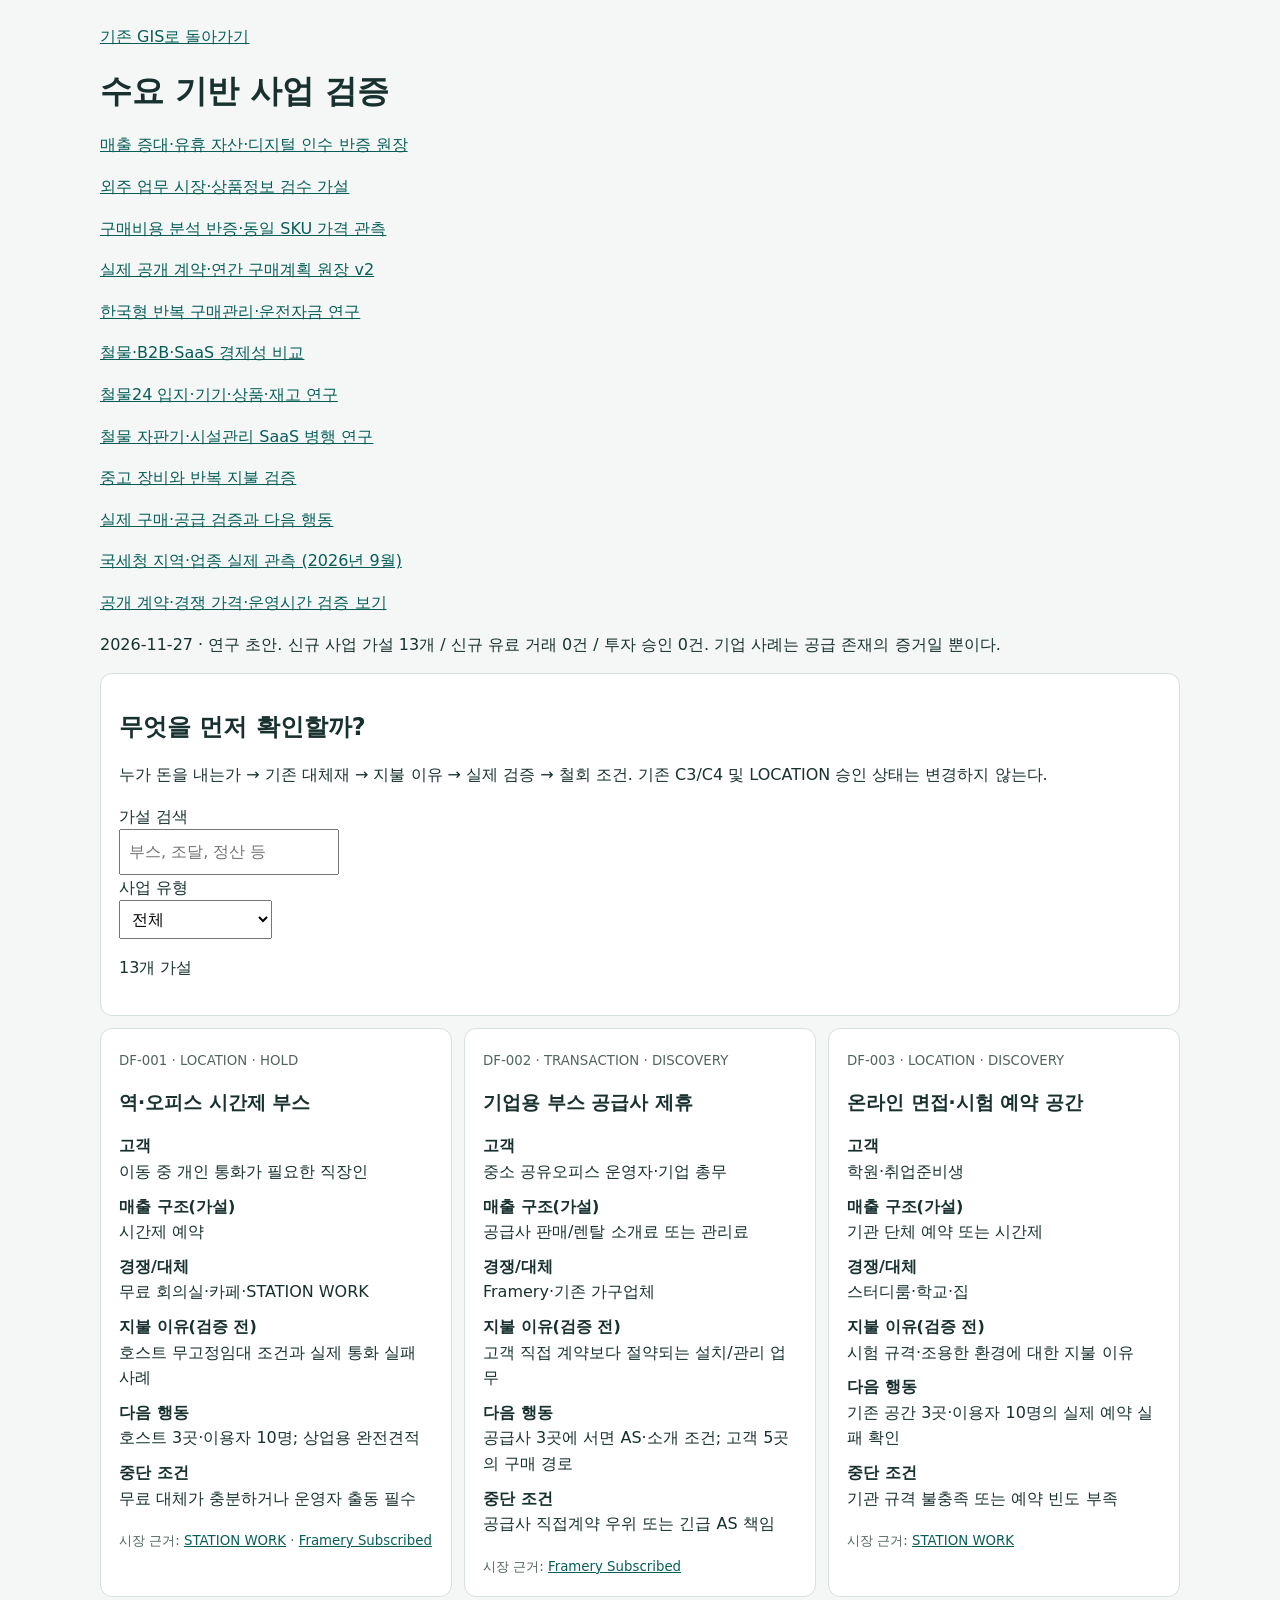
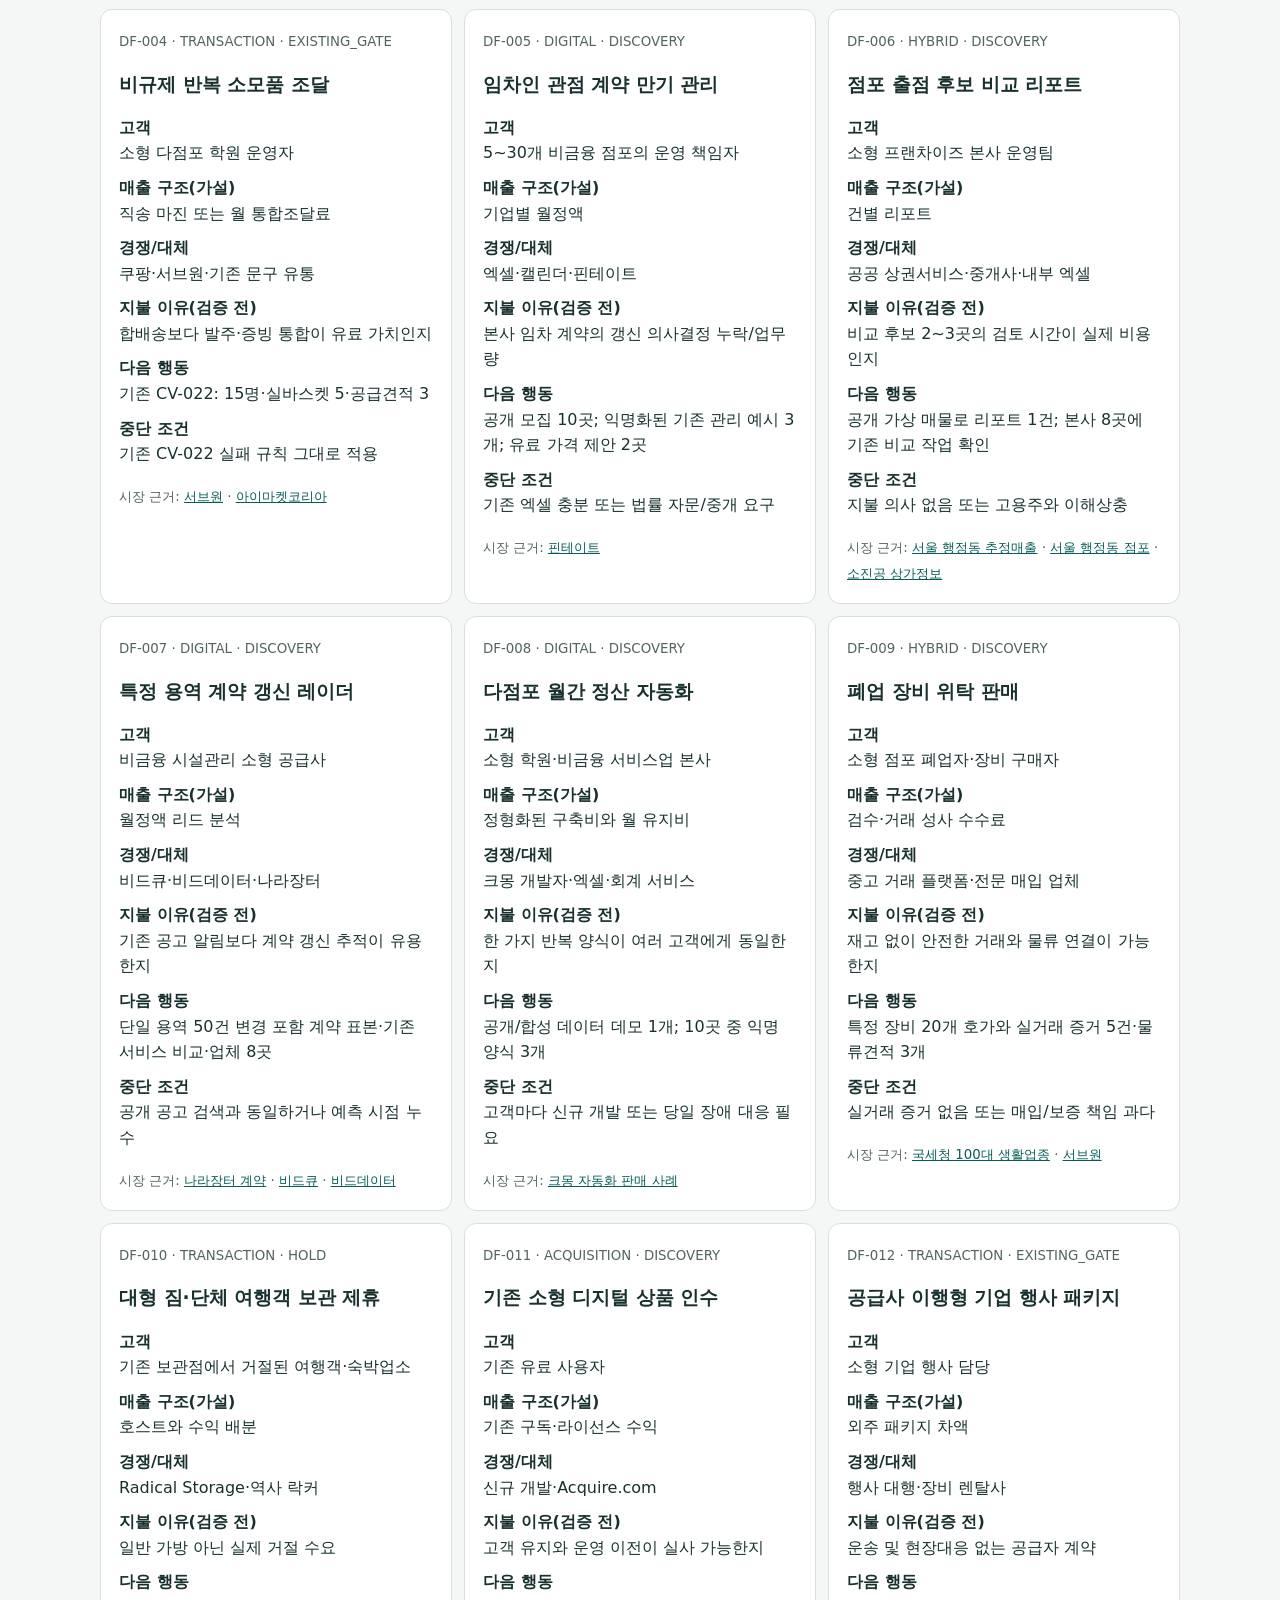
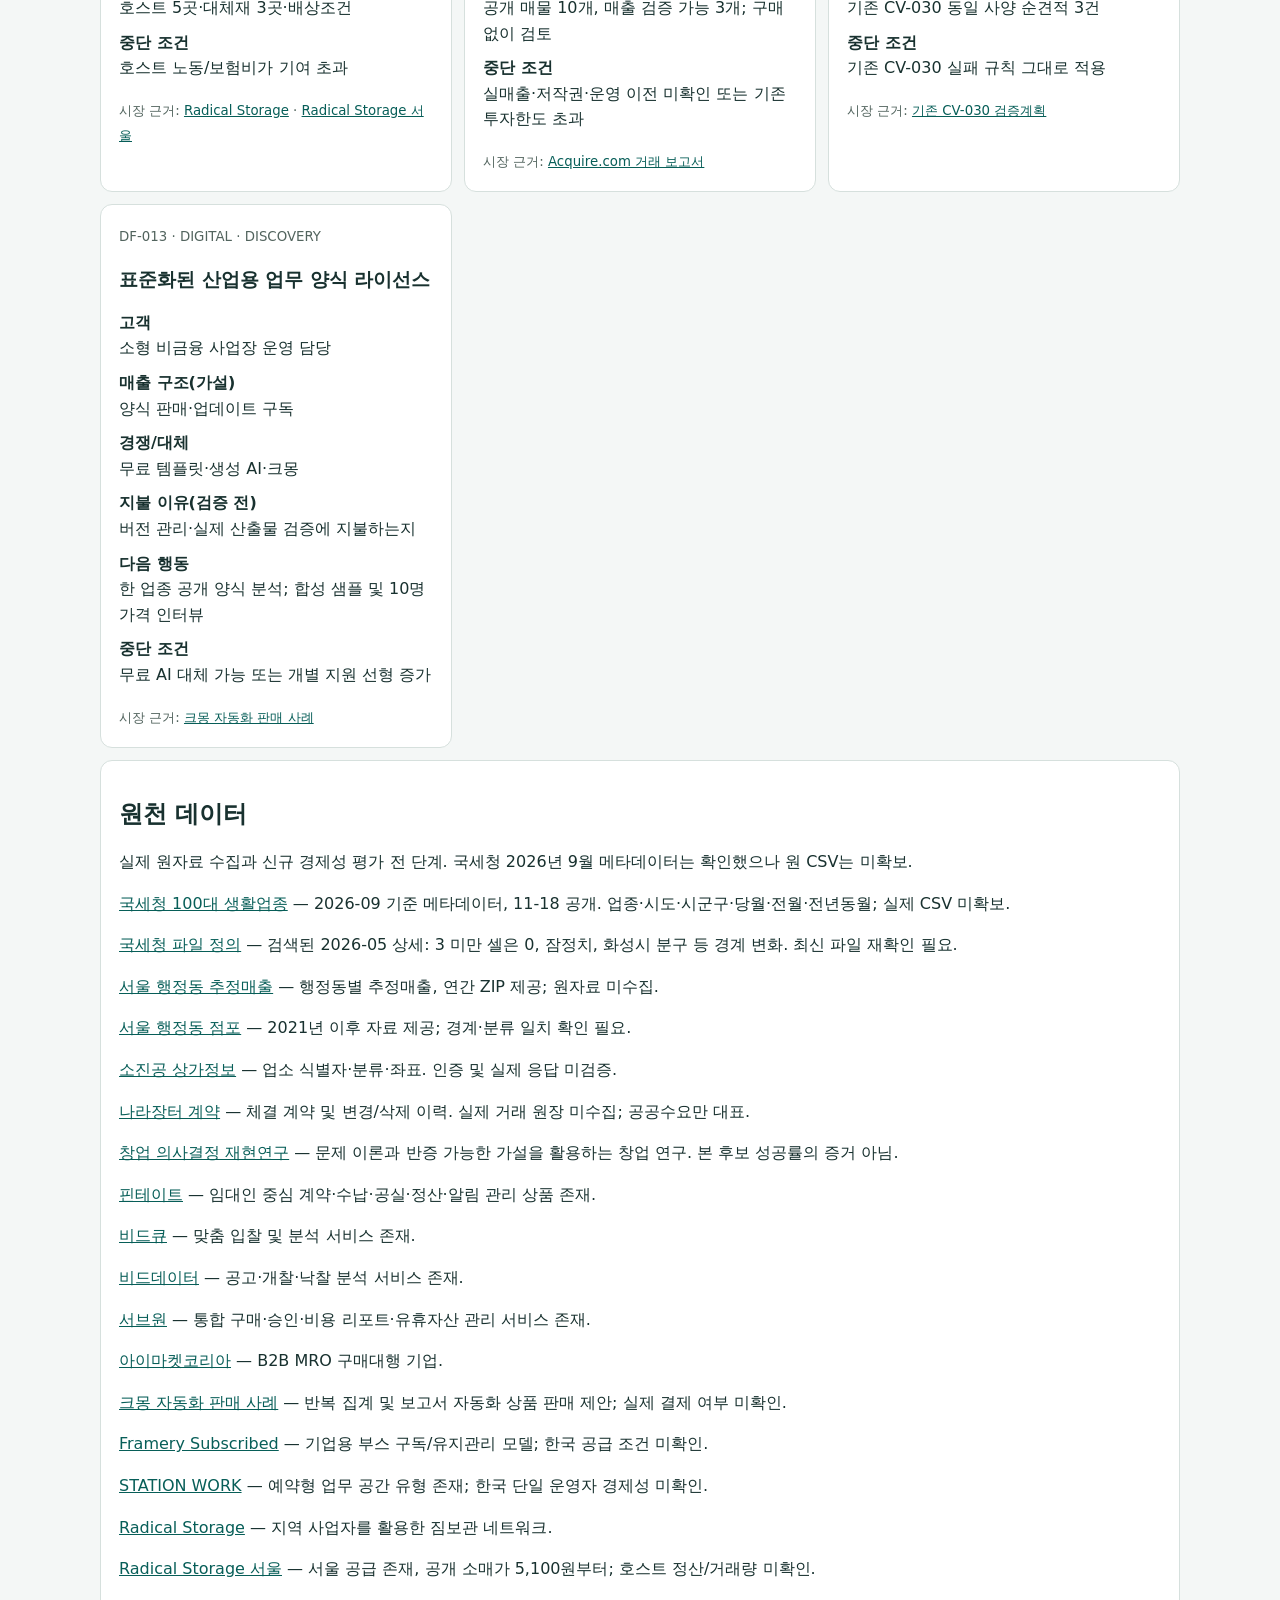
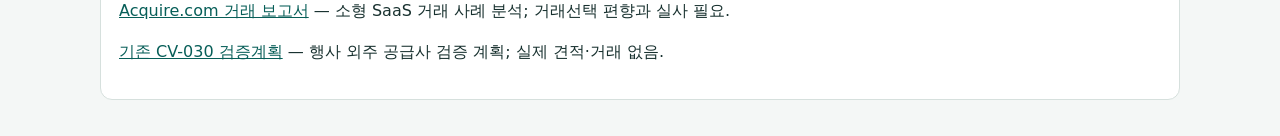
==== commit a36d520c: "Screen revenue opportunities and digital acquisitions, freeze speculative feature expansion" ====
--- a/docs/demand-first.html
+++ b/docs/demand-first.html
@@ -1 +1 @@
-<!doctype html><html lang="ko"><meta charset="utf-8"><meta name="viewport" content="width=device-width,initial-scale=1"><title>SideEconomyLab | 수요 기반 연구</title><style>body{font:16px/1.6 system-ui,sans-serif;color:#18312f;background:#f4f7f6;margin:0}main{max-width:1080px;margin:auto;padding:24px}a{color:#075e58}article,section{background:white;border:1px solid #d6e0dd;border-radius:12px;padding:18px;margin:12px 0}h1,h2,h3{line-height:1.25}small{color:#52645e}dt{font-weight:700}dd{margin:0 0 9px}label{display:block}input,select{font:inherit;padding:8px;max-width:100%}.cards{display:grid;grid-template-columns:repeat(auto-fit,minmax(min(100%,310px),1fr));gap:12px}article{margin:0}strong{color:#155c55}</style><main><a href="index.html">기존 GIS로 돌아가기</a><h1>수요 기반 사업 검증</h1><p><a href="data/outsourcing-frontier-v1.json">외주 업무 시장·상품정보 검수 가설</a></p><p><a href="data/procurement-audit-v1.json">구매비용 분석 반증·동일 SKU 가격 관측</a></p><p><a href="data/managed-procurement-evidence-v2.json">실제 공개 계약·연간 구매계획 원장 v2</a></p><p><a href="korean-managed-procurement.html">한국형 반복 구매관리·운전자금 연구</a></p><p><a href="parallel-hurdles.html">철물·B2B·SaaS 경제성 비교</a></p><p><a href="hardware24.html">철물24 입지·기기·상품·재고 연구</a></p><p><a href="facility-dual-track.html">철물 자판기·시설관리 SaaS 병행 연구</a></p><p><a href="recommerce-research.html">중고 장비와 반복 지불 검증</a></p><p><a href="buyer-route.html">실제 구매·공급 검증과 다음 행동</a></p><p><a href="nts-local-profile.html">국세청 지역·업종 실제 관측 (2026년 9월)</a></p><p><a href="spend-evidence.html">공개 계약·경쟁 가격·운영시간 검증 보기</a></p><p>2026-11-27 · 연구 초안. 신규 사업 가설 13개 / 신규 유료 거래 0건 / 투자 승인 0건. 기업 사례는 공급 존재의 증거일 뿐이다.</p><section><h2>무엇을 먼저 확인할까?</h2><p>누가 돈을 내는가 → 기존 대체재 → 지불 이유 → 실제 검증 → 철회 조건. 기존 C3/C4 및 LOCATION 승인 상태는 변경하지 않는다.</p><label for="q">가설 검색</label><input id="q" type="search" placeholder="부스, 조달, 정산 등"><label for="lane">사업 유형</label><select id="lane"><option value="">전체</option><option>LOCATION</option><option>TRANSACTION</option><option>DIGITAL</option><option>HYBRID</option><option>ACQUISITION</option></select><p id="count" aria-live="polite"></p></section><div class="cards"><article data-lane="LOCATION"><small>DF-001 · LOCATION · HOLD</small><h3>역·오피스 시간제 부스</h3><dl><dt>고객</dt><dd>이동 중 개인 통화가 필요한 직장인</dd><dt>매출 구조(가설)</dt><dd>시간제 예약</dd><dt>경쟁/대체</dt><dd>무료 회의실·카페·STATION WORK</dd><dt>지불 이유(검증 전)</dt><dd>호스트 무고정임대 조건과 실제 통화 실패 사례</dd><dt>다음 행동</dt><dd>호스트 3곳·이용자 10명; 상업용 완전견적</dd><dt>중단 조건</dt><dd>무료 대체가 충분하거나 운영자 출동 필수</dd></dl><small>시장 근거: <a href="https://www.stationwork.jp/help/base-type">STATION WORK</a> · <a href="https://framery.com/en/framery-subscribed/">Framery Subscribed</a></small></article><article data-lane="TRANSACTION"><small>DF-002 · TRANSACTION · DISCOVERY</small><h3>기업용 부스 공급사 제휴</h3><dl><dt>고객</dt><dd>중소 공유오피스 운영자·기업 총무</dd><dt>매출 구조(가설)</dt><dd>공급사 판매/렌탈 소개료 또는 관리료</dd><dt>경쟁/대체</dt><dd>Framery·기존 가구업체</dd><dt>지불 이유(검증 전)</dt><dd>고객 직접 계약보다 절약되는 설치/관리 업무</dd><dt>다음 행동</dt><dd>공급사 3곳에 서면 AS·소개 조건; 고객 5곳의 구매 경로</dd><dt>중단 조건</dt><dd>공급사 직접계약 우위 또는 긴급 AS 책임</dd></dl><small>시장 근거: <a href="https://framery.com/en/framery-subscribed/">Framery Subscribed</a></small></article><article data-lane="LOCATION"><small>DF-003 · LOCATION · DISCOVERY</small><h3>온라인 면접·시험 예약 공간</h3><dl><dt>고객</dt><dd>학원·취업준비생</dd><dt>매출 구조(가설)</dt><dd>기관 단체 예약 또는 시간제</dd><dt>경쟁/대체</dt><dd>스터디룸·학교·집</dd><dt>지불 이유(검증 전)</dt><dd>시험 규격·조용한 환경에 대한 지불 이유</dd><dt>다음 행동</dt><dd>기존 공간 3곳·이용자 10명의 실제 예약 실패 확인</dd><dt>중단 조건</dt><dd>기관 규격 불충족 또는 예약 빈도 부족</dd></dl><small>시장 근거: <a href="https://www.stationwork.jp/help/base-type">STATION WORK</a></small></article><article data-lane="TRANSACTION"><small>DF-004 · TRANSACTION · EXISTING_GATE</small><h3>비규제 반복 소모품 조달</h3><dl><dt>고객</dt><dd>소형 다점포 학원 운영자</dd><dt>매출 구조(가설)</dt><dd>직송 마진 또는 월 통합조달료</dd><dt>경쟁/대체</dt><dd>쿠팡·서브원·기존 문구 유통</dd><dt>지불 이유(검증 전)</dt><dd>합배송보다 발주·증빙 통합이 유료 가치인지</dd><dt>다음 행동</dt><dd>기존 CV-022: 15명·실바스켓 5·공급견적 3</dd><dt>중단 조건</dt><dd>기존 CV-022 실패 규칙 그대로 적용</dd></dl><small>시장 근거: <a href="https://www.serveone.co.kr/kr/support/new-introduction-guide.do">서브원</a> · <a href="https://imarketkorea.com/aboutcompany/aboutus/">아이마켓코리아</a></small></article><article data-lane="DIGITAL"><small>DF-005 · DIGITAL · DISCOVERY</small><h3>임차인 관점 계약 만기 관리</h3><dl><dt>고객</dt><dd>5~30개 비금융 점포의 운영 책임자</dd><dt>매출 구조(가설)</dt><dd>기업별 월정액</dd><dt>경쟁/대체</dt><dd>엑셀·캘린더·핀테이트</dd><dt>지불 이유(검증 전)</dt><dd>본사 임차 계약의 갱신 의사결정 누락/업무량</dd><dt>다음 행동</dt><dd>공개 모집 10곳; 익명화된 기존 관리 예시 3개; 유료 가격 제안 2곳</dd><dt>중단 조건</dt><dd>기존 엑셀 충분 또는 법률 자문/중개 요구</dd></dl><small>시장 근거: <a href="https://fintate.com/intro/saas">핀테이트</a></small></article><article data-lane="HYBRID"><small>DF-006 · HYBRID · DISCOVERY</small><h3>점포 출점 후보 비교 리포트</h3><dl><dt>고객</dt><dd>소형 프랜차이즈 본사 운영팀</dd><dt>매출 구조(가설)</dt><dd>건별 리포트</dd><dt>경쟁/대체</dt><dd>공공 상권서비스·중개사·내부 엑셀</dd><dt>지불 이유(검증 전)</dt><dd>비교 후보 2~3곳의 검토 시간이 실제 비용인지</dd><dt>다음 행동</dt><dd>공개 가상 매물로 리포트 1건; 본사 8곳에 기존 비교 작업 확인</dd><dt>중단 조건</dt><dd>지불 의사 없음 또는 고용주와 이해상충</dd></dl><small>시장 근거: <a href="https://data.seoul.go.kr/dataList/OA-22175/S/1/datasetView.do">서울 행정동 추정매출</a> · <a href="https://data.seoul.go.kr/dataList/OA-22172/A/1/datasetView.do">서울 행정동 점포</a> · <a href="https://www.data.go.kr/data/15012005/openapi.do">소진공 상가정보</a></small></article><article data-lane="DIGITAL"><small>DF-007 · DIGITAL · DISCOVERY</small><h3>특정 용역 계약 갱신 레이더</h3><dl><dt>고객</dt><dd>비금융 시설관리 소형 공급사</dd><dt>매출 구조(가설)</dt><dd>월정액 리드 분석</dd><dt>경쟁/대체</dt><dd>비드큐·비드데이터·나라장터</dd><dt>지불 이유(검증 전)</dt><dd>기존 공고 알림보다 계약 갱신 추적이 유용한지</dd><dt>다음 행동</dt><dd>단일 용역 50건 변경 포함 계약 표본·기존 서비스 비교·업체 8곳</dd><dt>중단 조건</dt><dd>공개 공고 검색과 동일하거나 예측 시점 누수</dd></dl><small>시장 근거: <a href="https://www.data.go.kr/data/15129427/openapi.do">나라장터 계약</a> · <a href="https://www.bidq.co.kr/">비드큐</a> · <a href="https://biddata.kr/">비드데이터</a></small></article><article data-lane="DIGITAL"><small>DF-008 · DIGITAL · DISCOVERY</small><h3>다점포 월간 정산 자동화</h3><dl><dt>고객</dt><dd>소형 학원·비금융 서비스업 본사</dd><dt>매출 구조(가설)</dt><dd>정형화된 구축비와 월 유지비</dd><dt>경쟁/대체</dt><dd>크몽 개발자·엑셀·회계 서비스</dd><dt>지불 이유(검증 전)</dt><dd>한 가지 반복 양식이 여러 고객에게 동일한지</dd><dt>다음 행동</dt><dd>공개/합성 데이터 데모 1개; 10곳 중 익명 양식 3개</dd><dt>중단 조건</dt><dd>고객마다 신규 개발 또는 당일 장애 대응 필요</dd></dl><small>시장 근거: <a href="https://kmong.com/gig/845647">크몽 자동화 판매 사례</a></small></article><article data-lane="HYBRID"><small>DF-009 · HYBRID · DISCOVERY</small><h3>폐업 장비 위탁 판매</h3><dl><dt>고객</dt><dd>소형 점포 폐업자·장비 구매자</dd><dt>매출 구조(가설)</dt><dd>검수·거래 성사 수수료</dd><dt>경쟁/대체</dt><dd>중고 거래 플랫폼·전문 매입 업체</dd><dt>지불 이유(검증 전)</dt><dd>재고 없이 안전한 거래와 물류 연결이 가능한지</dd><dt>다음 행동</dt><dd>특정 장비 20개 호가와 실거래 증거 5건·물류견적 3개</dd><dt>중단 조건</dt><dd>실거래 증거 없음 또는 매입/보증 책임 과다</dd></dl><small>시장 근거: <a href="https://www.data.go.kr/catalog/15061118/fileData.json">국세청 100대 생활업종</a> · <a href="https://www.serveone.co.kr/kr/support/new-introduction-guide.do">서브원</a></small></article><article data-lane="TRANSACTION"><small>DF-010 · TRANSACTION · HOLD</small><h3>대형 짐·단체 여행객 보관 제휴</h3><dl><dt>고객</dt><dd>기존 보관점에서 거절된 여행객·숙박업소</dd><dt>매출 구조(가설)</dt><dd>호스트와 수익 배분</dd><dt>경쟁/대체</dt><dd>Radical Storage·역사 락커</dd><dt>지불 이유(검증 전)</dt><dd>일반 가방 아닌 실제 거절 수요</dd><dt>다음 행동</dt><dd>호스트 5곳·대체재 3곳·배상조건</dd><dt>중단 조건</dt><dd>호스트 노동/보험비가 기여 초과</dd></dl><small>시장 근거: <a href="https://radicalstorage.com/partners">Radical Storage</a> · <a href="https://radicalstorage.com/luggage-storage/seoul">Radical Storage 서울</a></small></article><article data-lane="ACQUISITION"><small>DF-011 · ACQUISITION · DISCOVERY</small><h3>기존 소형 디지털 상품 인수</h3><dl><dt>고객</dt><dd>기존 유료 사용자</dd><dt>매출 구조(가설)</dt><dd>기존 구독·라이선스 수익</dd><dt>경쟁/대체</dt><dd>신규 개발·Acquire.com</dd><dt>지불 이유(검증 전)</dt><dd>고객 유지와 운영 이전이 실사 가능한지</dd><dt>다음 행동</dt><dd>공개 매물 10개, 매출 검증 가능 3개; 구매 없이 검토</dd><dt>중단 조건</dt><dd>실매출·저작권·운영 이전 미확인 또는 기존 투자한도 초과</dd></dl><small>시장 근거: <a href="https://blog.acquire.com/acquire-com-biannual-acquisition-multiples-report-jan-2026/">Acquire.com 거래 보고서</a></small></article><article data-lane="TRANSACTION"><small>DF-012 · TRANSACTION · EXISTING_GATE</small><h3>공급사 이행형 기업 행사 패키지</h3><dl><dt>고객</dt><dd>소형 기업 행사 담당</dd><dt>매출 구조(가설)</dt><dd>외주 패키지 차액</dd><dt>경쟁/대체</dt><dd>행사 대행·장비 렌탈사</dd><dt>지불 이유(검증 전)</dt><dd>운송 및 현장대응 없는 공급자 계약</dd><dt>다음 행동</dt><dd>기존 CV-030 동일 사양 순견적 3건</dd><dt>중단 조건</dt><dd>기존 CV-030 실패 규칙 그대로 적용</dd></dl><small>시장 근거: <a href="https://github.com/jaehojung1879-netizen/SideEconomyLab/blob/adabef5453808ba482f0cb0862eeae0200c64028/research/candidate-validation-portfolio-v1.md">기존 CV-030 검증계획</a></small></article><article data-lane="DIGITAL"><small>DF-013 · DIGITAL · DISCOVERY</small><h3>표준화된 산업용 업무 양식 라이선스</h3><dl><dt>고객</dt><dd>소형 비금융 사업장 운영 담당</dd><dt>매출 구조(가설)</dt><dd>양식 판매·업데이트 구독</dd><dt>경쟁/대체</dt><dd>무료 템플릿·생성 AI·크몽</dd><dt>지불 이유(검증 전)</dt><dd>버전 관리·실제 산출물 검증에 지불하는지</dd><dt>다음 행동</dt><dd>한 업종 공개 양식 분석; 합성 샘플 및 10명 가격 인터뷰</dd><dt>중단 조건</dt><dd>무료 AI 대체 가능 또는 개별 지원 선형 증가</dd></dl><small>시장 근거: <a href="https://kmong.com/gig/845647">크몽 자동화 판매 사례</a></small></article></div><section><h2>원천 데이터</h2><p>실제 원자료 수집과 신규 경제성 평가 전 단계. 국세청 2026년 9월 메타데이터는 확인했으나 원 CSV는 미확보.</p><p><a href="https://www.data.go.kr/catalog/15061118/fileData.json">국세청 100대 생활업종</a> — 2026-09 기준 메타데이터, 11-18 공개. 업종·시도·시군구·당월·전월·전년동월; 실제 CSV 미확보.</p><p><a href="https://www.data.go.kr/data/15061118/fileData.do">국세청 파일 정의</a> — 검색된 2026-05 상세: 3 미만 셀은 0, 잠정치, 화성시 분구 등 경계 변화. 최신 파일 재확인 필요.</p><p><a href="https://data.seoul.go.kr/dataList/OA-22175/S/1/datasetView.do">서울 행정동 추정매출</a> — 행정동별 추정매출, 연간 ZIP 제공; 원자료 미수집.</p><p><a href="https://data.seoul.go.kr/dataList/OA-22172/A/1/datasetView.do">서울 행정동 점포</a> — 2021년 이후 자료 제공; 경계·분류 일치 확인 필요.</p><p><a href="https://www.data.go.kr/data/15012005/openapi.do">소진공 상가정보</a> — 업소 식별자·분류·좌표. 인증 및 실제 응답 미검증.</p><p><a href="https://www.data.go.kr/data/15129427/openapi.do">나라장터 계약</a> — 체결 계약 및 변경/삭제 이력. 실제 거래 원장 미수집; 공공수요만 대표.</p><p><a href="https://onlinelibrary.wiley.com/doi/full/10.1002/smj.3580">창업 의사결정 재현연구</a> — 문제 이론과 반증 가능한 가설을 활용하는 창업 연구. 본 후보 성공률의 증거 아님.</p><p><a href="https://fintate.com/intro/saas">핀테이트</a> — 임대인 중심 계약·수납·공실·정산·알림 관리 상품 존재.</p><p><a href="https://www.bidq.co.kr/">비드큐</a> — 맞춤 입찰 및 분석 서비스 존재.</p><p><a href="https://biddata.kr/">비드데이터</a> — 공고·개찰·낙찰 분석 서비스 존재.</p><p><a href="https://www.serveone.co.kr/kr/support/new-introduction-guide.do">서브원</a> — 통합 구매·승인·비용 리포트·유휴자산 관리 서비스 존재.</p><p><a href="https://imarketkorea.com/aboutcompany/aboutus/">아이마켓코리아</a> — B2B MRO 구매대행 기업.</p><p><a href="https://kmong.com/gig/845647">크몽 자동화 판매 사례</a> — 반복 집계 및 보고서 자동화 상품 판매 제안; 실제 결제 여부 미확인.</p><p><a href="https://framery.com/en/framery-subscribed/">Framery Subscribed</a> — 기업용 부스 구독/유지관리 모델; 한국 공급 조건 미확인.</p><p><a href="https://www.stationwork.jp/help/base-type">STATION WORK</a> — 예약형 업무 공간 유형 존재; 한국 단일 운영자 경제성 미확인.</p><p><a href="https://radicalstorage.com/partners">Radical Storage</a> — 지역 사업자를 활용한 짐보관 네트워크.</p><p><a href="https://radicalstorage.com/luggage-storage/seoul">Radical Storage 서울</a> — 서울 공급 존재, 공개 소매가 5,100원부터; 호스트 정산/거래량 미확인.</p><p><a href="https://blog.acquire.com/acquire-com-biannual-acquisition-multiples-report-jan-2026/">Acquire.com 거래 보고서</a> — 소형 SaaS 거래 사례 분석; 거래선택 편향과 실사 필요.</p><p><a href="https://github.com/jaehojung1879-netizen/SideEconomyLab/blob/adabef5453808ba482f0cb0862eeae0200c64028/research/candidate-validation-portfolio-v1.md">기존 CV-030 검증계획</a> — 행사 외주 공급사 검증 계획; 실제 견적·거래 없음.</p></section></main><script>const q=document.getElementById('q'),lane=document.getElementById('lane'),count=document.getElementById('count'),cards=[...document.querySelectorAll('article')];function filter(){let n=0;for(const c of cards){const show=(!lane.value||c.dataset.lane===lane.value)&&c.textContent.toLowerCase().includes(q.value.trim().toLowerCase());c.hidden=!show;if(show)n++;}count.textContent=n+'개 가설';}q.addEventListener('input',filter);lane.addEventListener('change',filter);filter();</script></html>
+<!doctype html><html lang="ko"><meta charset="utf-8"><meta name="viewport" content="width=device-width,initial-scale=1"><title>SideEconomyLab | 수요 기반 연구</title><style>body{font:16px/1.6 system-ui,sans-serif;color:#18312f;background:#f4f7f6;margin:0}main{max-width:1080px;margin:auto;padding:24px}a{color:#075e58}article,section{background:white;border:1px solid #d6e0dd;border-radius:12px;padding:18px;margin:12px 0}h1,h2,h3{line-height:1.25}small{color:#52645e}dt{font-weight:700}dd{margin:0 0 9px}label{display:block}input,select{font:inherit;padding:8px;max-width:100%}.cards{display:grid;grid-template-columns:repeat(auto-fit,minmax(min(100%,310px),1fr));gap:12px}article{margin:0}strong{color:#155c55}</style><main><a href="index.html">기존 GIS로 돌아가기</a><h1>수요 기반 사업 검증</h1><p><a href="data/revenue-frontier-v1.json">매출 증대·유휴 자산·디지털 인수 반증 원장</a></p><p><a href="data/outsourcing-frontier-v1.json">외주 업무 시장·상품정보 검수 가설</a></p><p><a href="data/procurement-audit-v1.json">구매비용 분석 반증·동일 SKU 가격 관측</a></p><p><a href="data/managed-procurement-evidence-v2.json">실제 공개 계약·연간 구매계획 원장 v2</a></p><p><a href="korean-managed-procurement.html">한국형 반복 구매관리·운전자금 연구</a></p><p><a href="parallel-hurdles.html">철물·B2B·SaaS 경제성 비교</a></p><p><a href="hardware24.html">철물24 입지·기기·상품·재고 연구</a></p><p><a href="facility-dual-track.html">철물 자판기·시설관리 SaaS 병행 연구</a></p><p><a href="recommerce-research.html">중고 장비와 반복 지불 검증</a></p><p><a href="buyer-route.html">실제 구매·공급 검증과 다음 행동</a></p><p><a href="nts-local-profile.html">국세청 지역·업종 실제 관측 (2026년 9월)</a></p><p><a href="spend-evidence.html">공개 계약·경쟁 가격·운영시간 검증 보기</a></p><p>2026-11-27 · 연구 초안. 신규 사업 가설 13개 / 신규 유료 거래 0건 / 투자 승인 0건. 기업 사례는 공급 존재의 증거일 뿐이다.</p><section><h2>무엇을 먼저 확인할까?</h2><p>누가 돈을 내는가 → 기존 대체재 → 지불 이유 → 실제 검증 → 철회 조건. 기존 C3/C4 및 LOCATION 승인 상태는 변경하지 않는다.</p><label for="q">가설 검색</label><input id="q" type="search" placeholder="부스, 조달, 정산 등"><label for="lane">사업 유형</label><select id="lane"><option value="">전체</option><option>LOCATION</option><option>TRANSACTION</option><option>DIGITAL</option><option>HYBRID</option><option>ACQUISITION</option></select><p id="count" aria-live="polite"></p></section><div class="cards"><article data-lane="LOCATION"><small>DF-001 · LOCATION · HOLD</small><h3>역·오피스 시간제 부스</h3><dl><dt>고객</dt><dd>이동 중 개인 통화가 필요한 직장인</dd><dt>매출 구조(가설)</dt><dd>시간제 예약</dd><dt>경쟁/대체</dt><dd>무료 회의실·카페·STATION WORK</dd><dt>지불 이유(검증 전)</dt><dd>호스트 무고정임대 조건과 실제 통화 실패 사례</dd><dt>다음 행동</dt><dd>호스트 3곳·이용자 10명; 상업용 완전견적</dd><dt>중단 조건</dt><dd>무료 대체가 충분하거나 운영자 출동 필수</dd></dl><small>시장 근거: <a href="https://www.stationwork.jp/help/base-type">STATION WORK</a> · <a href="https://framery.com/en/framery-subscribed/">Framery Subscribed</a></small></article><article data-lane="TRANSACTION"><small>DF-002 · TRANSACTION · DISCOVERY</small><h3>기업용 부스 공급사 제휴</h3><dl><dt>고객</dt><dd>중소 공유오피스 운영자·기업 총무</dd><dt>매출 구조(가설)</dt><dd>공급사 판매/렌탈 소개료 또는 관리료</dd><dt>경쟁/대체</dt><dd>Framery·기존 가구업체</dd><dt>지불 이유(검증 전)</dt><dd>고객 직접 계약보다 절약되는 설치/관리 업무</dd><dt>다음 행동</dt><dd>공급사 3곳에 서면 AS·소개 조건; 고객 5곳의 구매 경로</dd><dt>중단 조건</dt><dd>공급사 직접계약 우위 또는 긴급 AS 책임</dd></dl><small>시장 근거: <a href="https://framery.com/en/framery-subscribed/">Framery Subscribed</a></small></article><article data-lane="LOCATION"><small>DF-003 · LOCATION · DISCOVERY</small><h3>온라인 면접·시험 예약 공간</h3><dl><dt>고객</dt><dd>학원·취업준비생</dd><dt>매출 구조(가설)</dt><dd>기관 단체 예약 또는 시간제</dd><dt>경쟁/대체</dt><dd>스터디룸·학교·집</dd><dt>지불 이유(검증 전)</dt><dd>시험 규격·조용한 환경에 대한 지불 이유</dd><dt>다음 행동</dt><dd>기존 공간 3곳·이용자 10명의 실제 예약 실패 확인</dd><dt>중단 조건</dt><dd>기관 규격 불충족 또는 예약 빈도 부족</dd></dl><small>시장 근거: <a href="https://www.stationwork.jp/help/base-type">STATION WORK</a></small></article><article data-lane="TRANSACTION"><small>DF-004 · TRANSACTION · EXISTING_GATE</small><h3>비규제 반복 소모품 조달</h3><dl><dt>고객</dt><dd>소형 다점포 학원 운영자</dd><dt>매출 구조(가설)</dt><dd>직송 마진 또는 월 통합조달료</dd><dt>경쟁/대체</dt><dd>쿠팡·서브원·기존 문구 유통</dd><dt>지불 이유(검증 전)</dt><dd>합배송보다 발주·증빙 통합이 유료 가치인지</dd><dt>다음 행동</dt><dd>기존 CV-022: 15명·실바스켓 5·공급견적 3</dd><dt>중단 조건</dt><dd>기존 CV-022 실패 규칙 그대로 적용</dd></dl><small>시장 근거: <a href="https://www.serveone.co.kr/kr/support/new-introduction-guide.do">서브원</a> · <a href="https://imarketkorea.com/aboutcompany/aboutus/">아이마켓코리아</a></small></article><article data-lane="DIGITAL"><small>DF-005 · DIGITAL · DISCOVERY</small><h3>임차인 관점 계약 만기 관리</h3><dl><dt>고객</dt><dd>5~30개 비금융 점포의 운영 책임자</dd><dt>매출 구조(가설)</dt><dd>기업별 월정액</dd><dt>경쟁/대체</dt><dd>엑셀·캘린더·핀테이트</dd><dt>지불 이유(검증 전)</dt><dd>본사 임차 계약의 갱신 의사결정 누락/업무량</dd><dt>다음 행동</dt><dd>공개 모집 10곳; 익명화된 기존 관리 예시 3개; 유료 가격 제안 2곳</dd><dt>중단 조건</dt><dd>기존 엑셀 충분 또는 법률 자문/중개 요구</dd></dl><small>시장 근거: <a href="https://fintate.com/intro/saas">핀테이트</a></small></article><article data-lane="HYBRID"><small>DF-006 · HYBRID · DISCOVERY</small><h3>점포 출점 후보 비교 리포트</h3><dl><dt>고객</dt><dd>소형 프랜차이즈 본사 운영팀</dd><dt>매출 구조(가설)</dt><dd>건별 리포트</dd><dt>경쟁/대체</dt><dd>공공 상권서비스·중개사·내부 엑셀</dd><dt>지불 이유(검증 전)</dt><dd>비교 후보 2~3곳의 검토 시간이 실제 비용인지</dd><dt>다음 행동</dt><dd>공개 가상 매물로 리포트 1건; 본사 8곳에 기존 비교 작업 확인</dd><dt>중단 조건</dt><dd>지불 의사 없음 또는 고용주와 이해상충</dd></dl><small>시장 근거: <a href="https://data.seoul.go.kr/dataList/OA-22175/S/1/datasetView.do">서울 행정동 추정매출</a> · <a href="https://data.seoul.go.kr/dataList/OA-22172/A/1/datasetView.do">서울 행정동 점포</a> · <a href="https://www.data.go.kr/data/15012005/openapi.do">소진공 상가정보</a></small></article><article data-lane="DIGITAL"><small>DF-007 · DIGITAL · DISCOVERY</small><h3>특정 용역 계약 갱신 레이더</h3><dl><dt>고객</dt><dd>비금융 시설관리 소형 공급사</dd><dt>매출 구조(가설)</dt><dd>월정액 리드 분석</dd><dt>경쟁/대체</dt><dd>비드큐·비드데이터·나라장터</dd><dt>지불 이유(검증 전)</dt><dd>기존 공고 알림보다 계약 갱신 추적이 유용한지</dd><dt>다음 행동</dt><dd>단일 용역 50건 변경 포함 계약 표본·기존 서비스 비교·업체 8곳</dd><dt>중단 조건</dt><dd>공개 공고 검색과 동일하거나 예측 시점 누수</dd></dl><small>시장 근거: <a href="https://www.data.go.kr/data/15129427/openapi.do">나라장터 계약</a> · <a href="https://www.bidq.co.kr/">비드큐</a> · <a href="https://biddata.kr/">비드데이터</a></small></article><article data-lane="DIGITAL"><small>DF-008 · DIGITAL · DISCOVERY</small><h3>다점포 월간 정산 자동화</h3><dl><dt>고객</dt><dd>소형 학원·비금융 서비스업 본사</dd><dt>매출 구조(가설)</dt><dd>정형화된 구축비와 월 유지비</dd><dt>경쟁/대체</dt><dd>크몽 개발자·엑셀·회계 서비스</dd><dt>지불 이유(검증 전)</dt><dd>한 가지 반복 양식이 여러 고객에게 동일한지</dd><dt>다음 행동</dt><dd>공개/합성 데이터 데모 1개; 10곳 중 익명 양식 3개</dd><dt>중단 조건</dt><dd>고객마다 신규 개발 또는 당일 장애 대응 필요</dd></dl><small>시장 근거: <a href="https://kmong.com/gig/845647">크몽 자동화 판매 사례</a></small></article><article data-lane="HYBRID"><small>DF-009 · HYBRID · DISCOVERY</small><h3>폐업 장비 위탁 판매</h3><dl><dt>고객</dt><dd>소형 점포 폐업자·장비 구매자</dd><dt>매출 구조(가설)</dt><dd>검수·거래 성사 수수료</dd><dt>경쟁/대체</dt><dd>중고 거래 플랫폼·전문 매입 업체</dd><dt>지불 이유(검증 전)</dt><dd>재고 없이 안전한 거래와 물류 연결이 가능한지</dd><dt>다음 행동</dt><dd>특정 장비 20개 호가와 실거래 증거 5건·물류견적 3개</dd><dt>중단 조건</dt><dd>실거래 증거 없음 또는 매입/보증 책임 과다</dd></dl><small>시장 근거: <a href="https://www.data.go.kr/catalog/15061118/fileData.json">국세청 100대 생활업종</a> · <a href="https://www.serveone.co.kr/kr/support/new-introduction-guide.do">서브원</a></small></article><article data-lane="TRANSACTION"><small>DF-010 · TRANSACTION · HOLD</small><h3>대형 짐·단체 여행객 보관 제휴</h3><dl><dt>고객</dt><dd>기존 보관점에서 거절된 여행객·숙박업소</dd><dt>매출 구조(가설)</dt><dd>호스트와 수익 배분</dd><dt>경쟁/대체</dt><dd>Radical Storage·역사 락커</dd><dt>지불 이유(검증 전)</dt><dd>일반 가방 아닌 실제 거절 수요</dd><dt>다음 행동</dt><dd>호스트 5곳·대체재 3곳·배상조건</dd><dt>중단 조건</dt><dd>호스트 노동/보험비가 기여 초과</dd></dl><small>시장 근거: <a href="https://radicalstorage.com/partners">Radical Storage</a> · <a href="https://radicalstorage.com/luggage-storage/seoul">Radical Storage 서울</a></small></article><article data-lane="ACQUISITION"><small>DF-011 · ACQUISITION · DISCOVERY</small><h3>기존 소형 디지털 상품 인수</h3><dl><dt>고객</dt><dd>기존 유료 사용자</dd><dt>매출 구조(가설)</dt><dd>기존 구독·라이선스 수익</dd><dt>경쟁/대체</dt><dd>신규 개발·Acquire.com</dd><dt>지불 이유(검증 전)</dt><dd>고객 유지와 운영 이전이 실사 가능한지</dd><dt>다음 행동</dt><dd>공개 매물 10개, 매출 검증 가능 3개; 구매 없이 검토</dd><dt>중단 조건</dt><dd>실매출·저작권·운영 이전 미확인 또는 기존 투자한도 초과</dd></dl><small>시장 근거: <a href="https://blog.acquire.com/acquire-com-biannual-acquisition-multiples-report-jan-2026/">Acquire.com 거래 보고서</a></small></article><article data-lane="TRANSACTION"><small>DF-012 · TRANSACTION · EXISTING_GATE</small><h3>공급사 이행형 기업 행사 패키지</h3><dl><dt>고객</dt><dd>소형 기업 행사 담당</dd><dt>매출 구조(가설)</dt><dd>외주 패키지 차액</dd><dt>경쟁/대체</dt><dd>행사 대행·장비 렌탈사</dd><dt>지불 이유(검증 전)</dt><dd>운송 및 현장대응 없는 공급자 계약</dd><dt>다음 행동</dt><dd>기존 CV-030 동일 사양 순견적 3건</dd><dt>중단 조건</dt><dd>기존 CV-030 실패 규칙 그대로 적용</dd></dl><small>시장 근거: <a href="https://github.com/jaehojung1879-netizen/SideEconomyLab/blob/adabef5453808ba482f0cb0862eeae0200c64028/research/candidate-validation-portfolio-v1.md">기존 CV-030 검증계획</a></small></article><article data-lane="DIGITAL"><small>DF-013 · DIGITAL · DISCOVERY</small><h3>표준화된 산업용 업무 양식 라이선스</h3><dl><dt>고객</dt><dd>소형 비금융 사업장 운영 담당</dd><dt>매출 구조(가설)</dt><dd>양식 판매·업데이트 구독</dd><dt>경쟁/대체</dt><dd>무료 템플릿·생성 AI·크몽</dd><dt>지불 이유(검증 전)</dt><dd>버전 관리·실제 산출물 검증에 지불하는지</dd><dt>다음 행동</dt><dd>한 업종 공개 양식 분석; 합성 샘플 및 10명 가격 인터뷰</dd><dt>중단 조건</dt><dd>무료 AI 대체 가능 또는 개별 지원 선형 증가</dd></dl><small>시장 근거: <a href="https://kmong.com/gig/845647">크몽 자동화 판매 사례</a></small></article></div><section><h2>원천 데이터</h2><p>실제 원자료 수집과 신규 경제성 평가 전 단계. 국세청 2026년 9월 메타데이터는 확인했으나 원 CSV는 미확보.</p><p><a href="https://www.data.go.kr/catalog/15061118/fileData.json">국세청 100대 생활업종</a> — 2026-09 기준 메타데이터, 11-18 공개. 업종·시도·시군구·당월·전월·전년동월; 실제 CSV 미확보.</p><p><a href="https://www.data.go.kr/data/15061118/fileData.do">국세청 파일 정의</a> — 검색된 2026-05 상세: 3 미만 셀은 0, 잠정치, 화성시 분구 등 경계 변화. 최신 파일 재확인 필요.</p><p><a href="https://data.seoul.go.kr/dataList/OA-22175/S/1/datasetView.do">서울 행정동 추정매출</a> — 행정동별 추정매출, 연간 ZIP 제공; 원자료 미수집.</p><p><a href="https://data.seoul.go.kr/dataList/OA-22172/A/1/datasetView.do">서울 행정동 점포</a> — 2021년 이후 자료 제공; 경계·분류 일치 확인 필요.</p><p><a href="https://www.data.go.kr/data/15012005/openapi.do">소진공 상가정보</a> — 업소 식별자·분류·좌표. 인증 및 실제 응답 미검증.</p><p><a href="https://www.data.go.kr/data/15129427/openapi.do">나라장터 계약</a> — 체결 계약 및 변경/삭제 이력. 실제 거래 원장 미수집; 공공수요만 대표.</p><p><a href="https://onlinelibrary.wiley.com/doi/full/10.1002/smj.3580">창업 의사결정 재현연구</a> — 문제 이론과 반증 가능한 가설을 활용하는 창업 연구. 본 후보 성공률의 증거 아님.</p><p><a href="https://fintate.com/intro/saas">핀테이트</a> — 임대인 중심 계약·수납·공실·정산·알림 관리 상품 존재.</p><p><a href="https://www.bidq.co.kr/">비드큐</a> — 맞춤 입찰 및 분석 서비스 존재.</p><p><a href="https://biddata.kr/">비드데이터</a> — 공고·개찰·낙찰 분석 서비스 존재.</p><p><a href="https://www.serveone.co.kr/kr/support/new-introduction-guide.do">서브원</a> — 통합 구매·승인·비용 리포트·유휴자산 관리 서비스 존재.</p><p><a href="https://imarketkorea.com/aboutcompany/aboutus/">아이마켓코리아</a> — B2B MRO 구매대행 기업.</p><p><a href="https://kmong.com/gig/845647">크몽 자동화 판매 사례</a> — 반복 집계 및 보고서 자동화 상품 판매 제안; 실제 결제 여부 미확인.</p><p><a href="https://framery.com/en/framery-subscribed/">Framery Subscribed</a> — 기업용 부스 구독/유지관리 모델; 한국 공급 조건 미확인.</p><p><a href="https://www.stationwork.jp/help/base-type">STATION WORK</a> — 예약형 업무 공간 유형 존재; 한국 단일 운영자 경제성 미확인.</p><p><a href="https://radicalstorage.com/partners">Radical Storage</a> — 지역 사업자를 활용한 짐보관 네트워크.</p><p><a href="https://radicalstorage.com/luggage-storage/seoul">Radical Storage 서울</a> — 서울 공급 존재, 공개 소매가 5,100원부터; 호스트 정산/거래량 미확인.</p><p><a href="https://blog.acquire.com/acquire-com-biannual-acquisition-multiples-report-jan-2026/">Acquire.com 거래 보고서</a> — 소형 SaaS 거래 사례 분석; 거래선택 편향과 실사 필요.</p><p><a href="https://github.com/jaehojung1879-netizen/SideEconomyLab/blob/adabef5453808ba482f0cb0862eeae0200c64028/research/candidate-validation-portfolio-v1.md">기존 CV-030 검증계획</a> — 행사 외주 공급사 검증 계획; 실제 견적·거래 없음.</p></section></main><script>const q=document.getElementById('q'),lane=document.getElementById('lane'),count=document.getElementById('count'),cards=[...document.querySelectorAll('article')];function filter(){let n=0;for(const c of cards){const show=(!lane.value||c.dataset.lane===lane.value)&&c.textContent.toLowerCase().includes(q.value.trim().toLowerCase());c.hidden=!show;if(show)n++;}count.textContent=n+'개 가설';}q.addEventListener('input',filter);lane.addEventListener('change',filter);filter();</script></html>
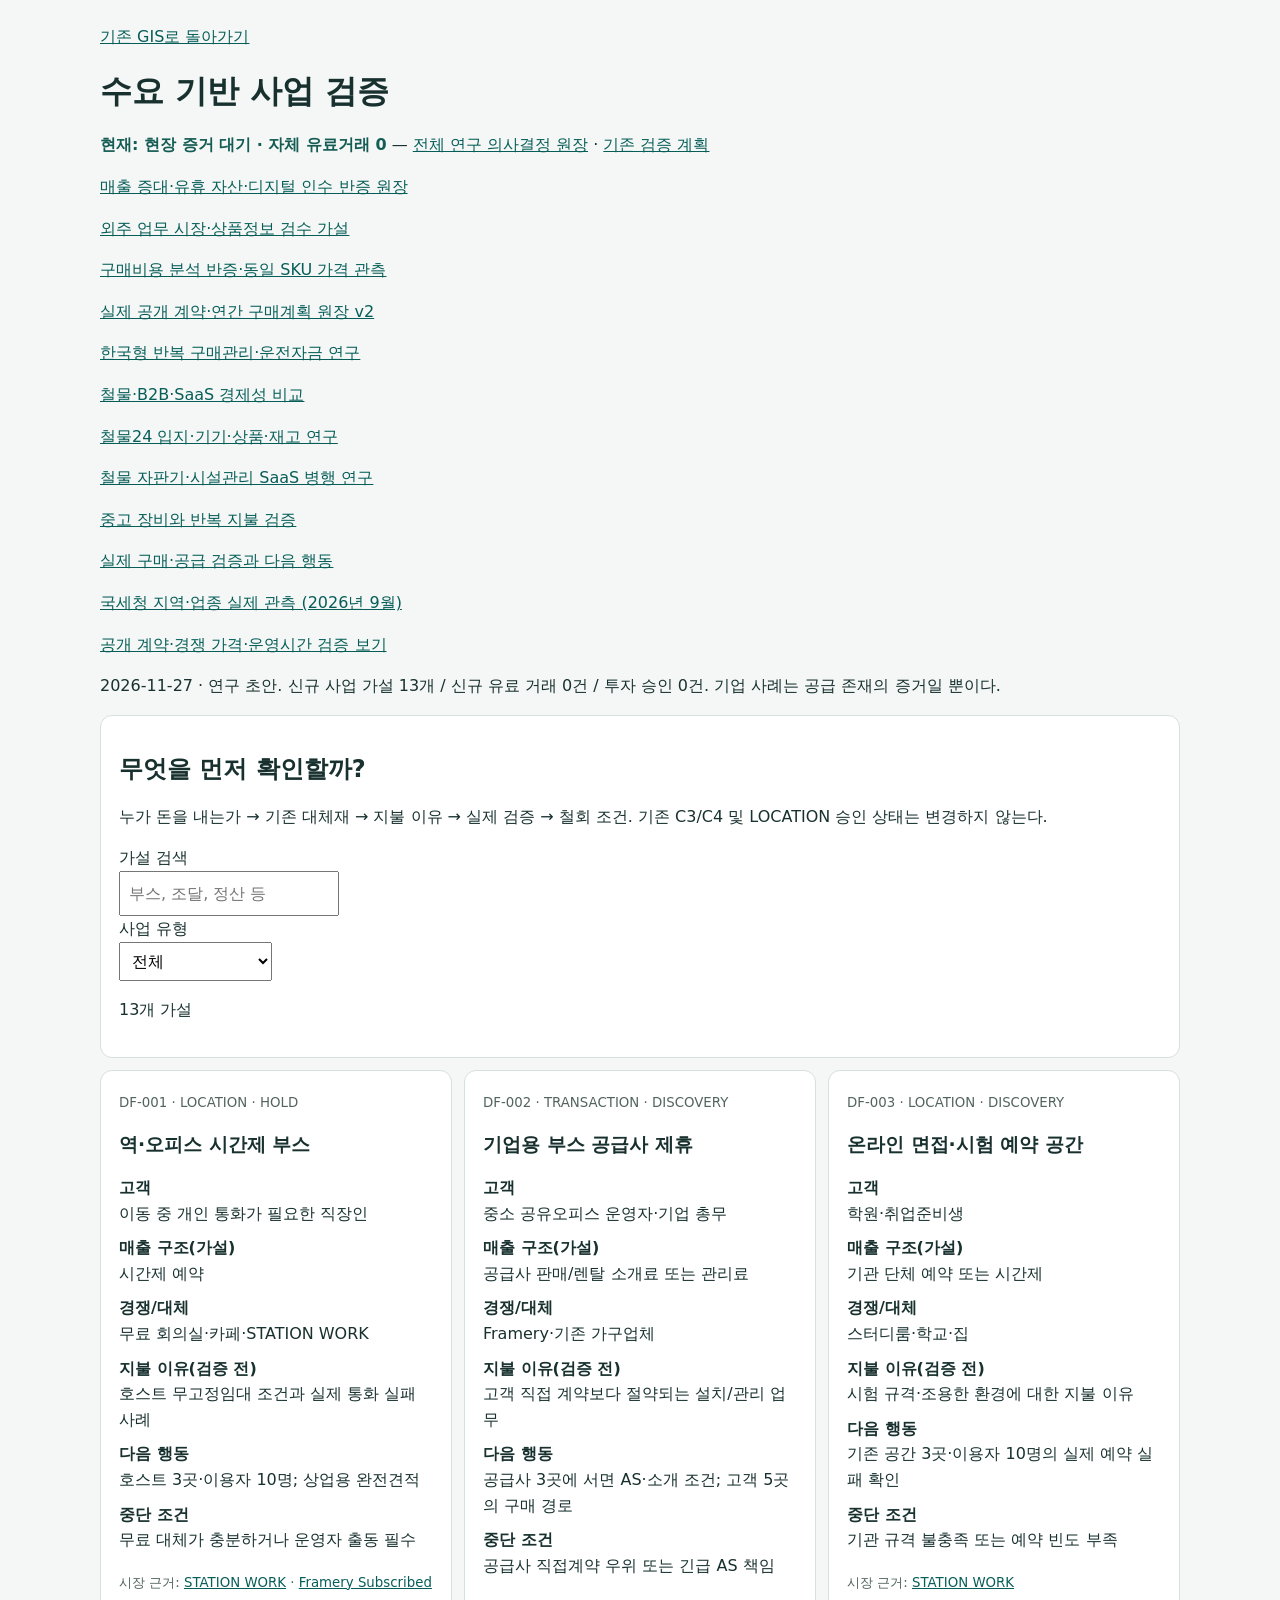
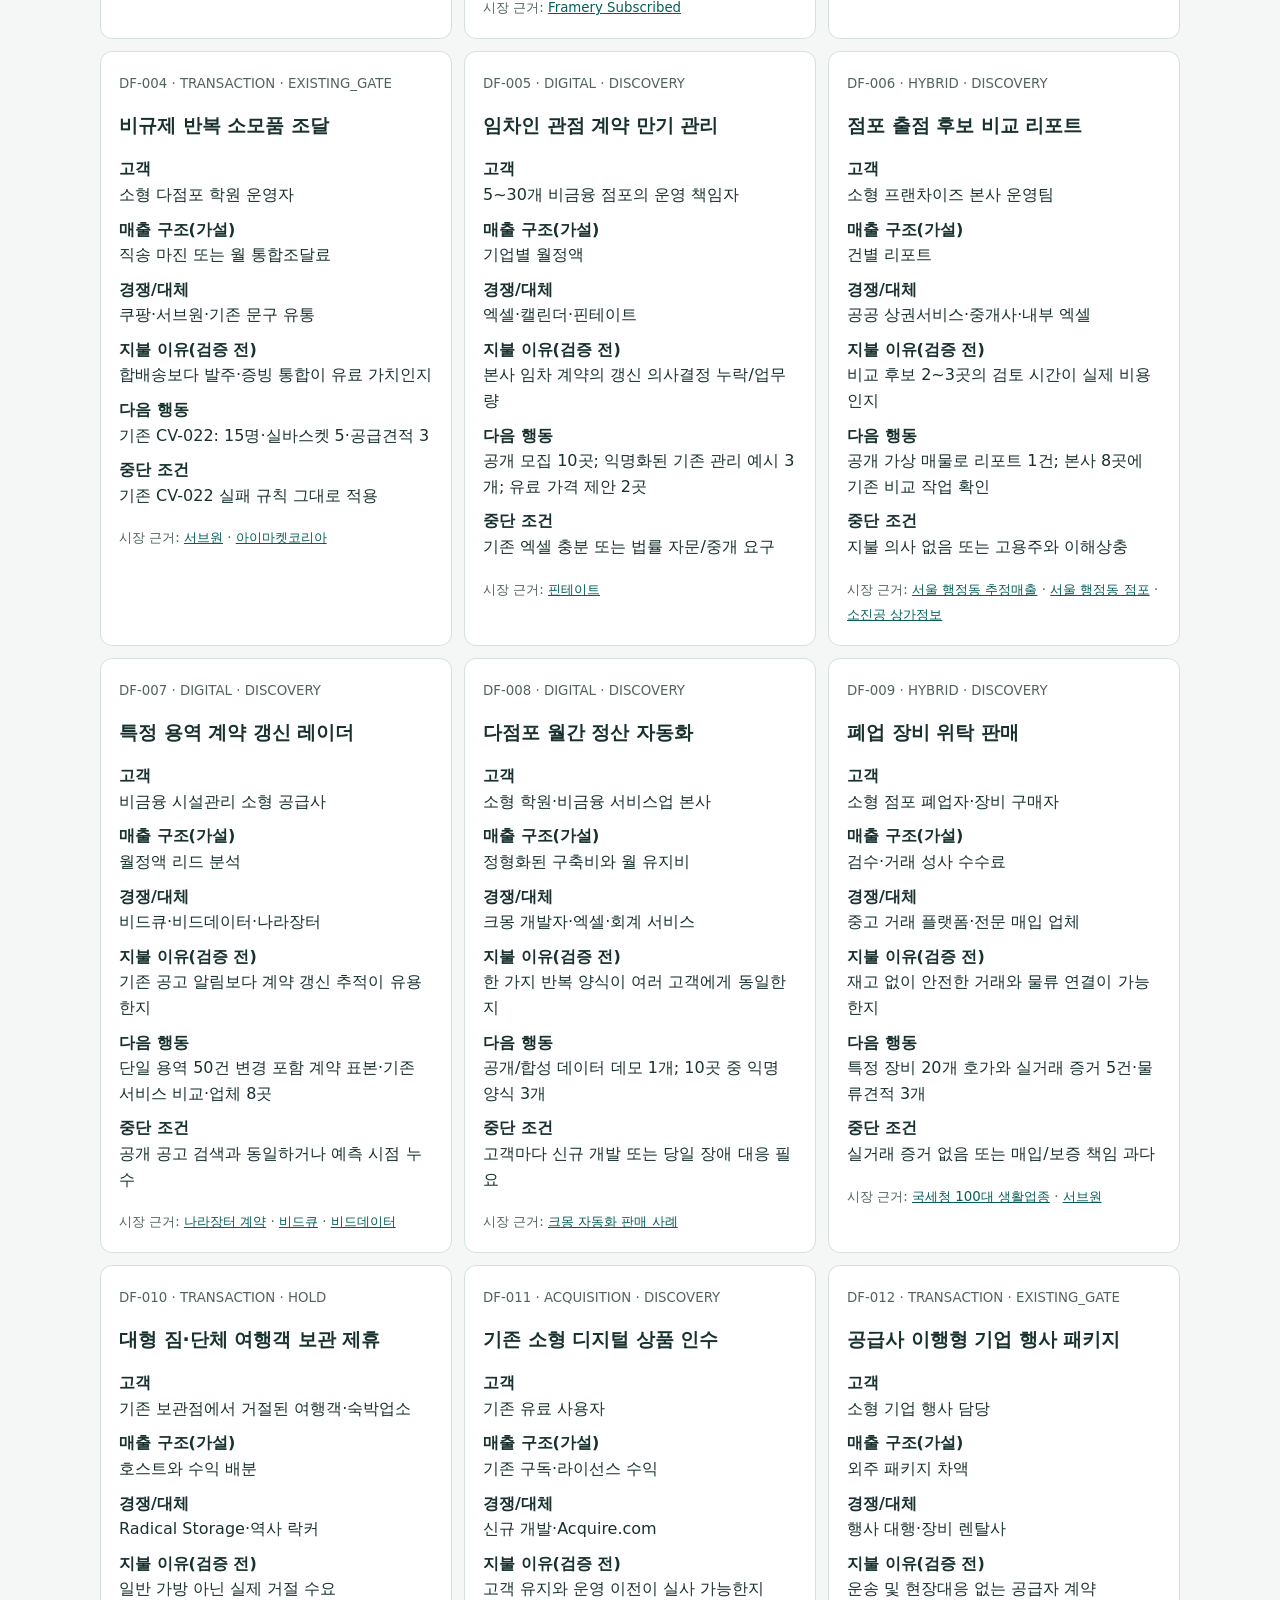
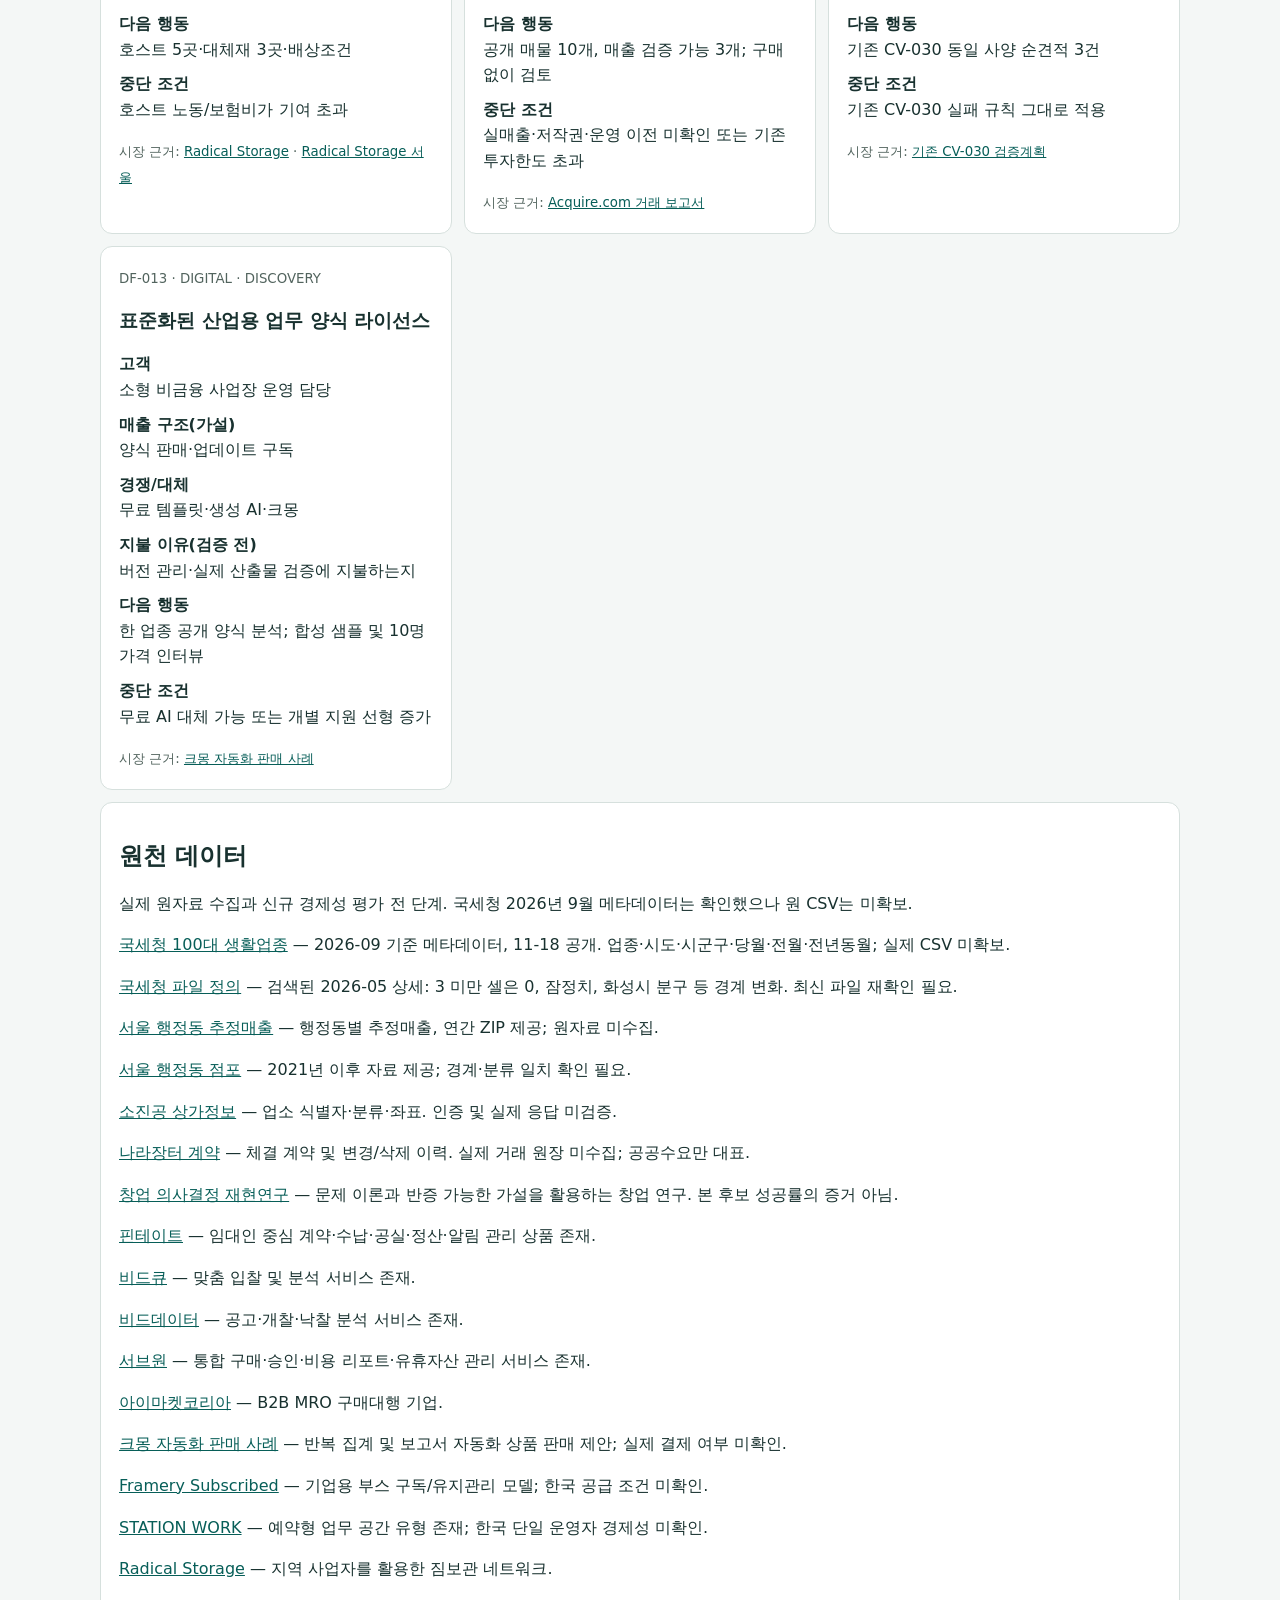
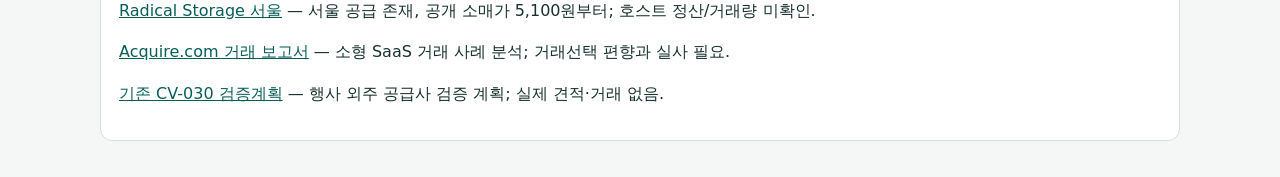
==== commit 81c68485: "Consolidate desk-to-field decision boundary and external payment evidence" ====
--- a/docs/demand-first.html
+++ b/docs/demand-first.html
@@ -1 +1 @@
-<!doctype html><html lang="ko"><meta charset="utf-8"><meta name="viewport" content="width=device-width,initial-scale=1"><title>SideEconomyLab | 수요 기반 연구</title><style>body{font:16px/1.6 system-ui,sans-serif;color:#18312f;background:#f4f7f6;margin:0}main{max-width:1080px;margin:auto;padding:24px}a{color:#075e58}article,section{background:white;border:1px solid #d6e0dd;border-radius:12px;padding:18px;margin:12px 0}h1,h2,h3{line-height:1.25}small{color:#52645e}dt{font-weight:700}dd{margin:0 0 9px}label{display:block}input,select{font:inherit;padding:8px;max-width:100%}.cards{display:grid;grid-template-columns:repeat(auto-fit,minmax(min(100%,310px),1fr));gap:12px}article{margin:0}strong{color:#155c55}</style><main><a href="index.html">기존 GIS로 돌아가기</a><h1>수요 기반 사업 검증</h1><p><a href="data/revenue-frontier-v1.json">매출 증대·유휴 자산·디지털 인수 반증 원장</a></p><p><a href="data/outsourcing-frontier-v1.json">외주 업무 시장·상품정보 검수 가설</a></p><p><a href="data/procurement-audit-v1.json">구매비용 분석 반증·동일 SKU 가격 관측</a></p><p><a href="data/managed-procurement-evidence-v2.json">실제 공개 계약·연간 구매계획 원장 v2</a></p><p><a href="korean-managed-procurement.html">한국형 반복 구매관리·운전자금 연구</a></p><p><a href="parallel-hurdles.html">철물·B2B·SaaS 경제성 비교</a></p><p><a href="hardware24.html">철물24 입지·기기·상품·재고 연구</a></p><p><a href="facility-dual-track.html">철물 자판기·시설관리 SaaS 병행 연구</a></p><p><a href="recommerce-research.html">중고 장비와 반복 지불 검증</a></p><p><a href="buyer-route.html">실제 구매·공급 검증과 다음 행동</a></p><p><a href="nts-local-profile.html">국세청 지역·업종 실제 관측 (2026년 9월)</a></p><p><a href="spend-evidence.html">공개 계약·경쟁 가격·운영시간 검증 보기</a></p><p>2026-11-27 · 연구 초안. 신규 사업 가설 13개 / 신규 유료 거래 0건 / 투자 승인 0건. 기업 사례는 공급 존재의 증거일 뿐이다.</p><section><h2>무엇을 먼저 확인할까?</h2><p>누가 돈을 내는가 → 기존 대체재 → 지불 이유 → 실제 검증 → 철회 조건. 기존 C3/C4 및 LOCATION 승인 상태는 변경하지 않는다.</p><label for="q">가설 검색</label><input id="q" type="search" placeholder="부스, 조달, 정산 등"><label for="lane">사업 유형</label><select id="lane"><option value="">전체</option><option>LOCATION</option><option>TRANSACTION</option><option>DIGITAL</option><option>HYBRID</option><option>ACQUISITION</option></select><p id="count" aria-live="polite"></p></section><div class="cards"><article data-lane="LOCATION"><small>DF-001 · LOCATION · HOLD</small><h3>역·오피스 시간제 부스</h3><dl><dt>고객</dt><dd>이동 중 개인 통화가 필요한 직장인</dd><dt>매출 구조(가설)</dt><dd>시간제 예약</dd><dt>경쟁/대체</dt><dd>무료 회의실·카페·STATION WORK</dd><dt>지불 이유(검증 전)</dt><dd>호스트 무고정임대 조건과 실제 통화 실패 사례</dd><dt>다음 행동</dt><dd>호스트 3곳·이용자 10명; 상업용 완전견적</dd><dt>중단 조건</dt><dd>무료 대체가 충분하거나 운영자 출동 필수</dd></dl><small>시장 근거: <a href="https://www.stationwork.jp/help/base-type">STATION WORK</a> · <a href="https://framery.com/en/framery-subscribed/">Framery Subscribed</a></small></article><article data-lane="TRANSACTION"><small>DF-002 · TRANSACTION · DISCOVERY</small><h3>기업용 부스 공급사 제휴</h3><dl><dt>고객</dt><dd>중소 공유오피스 운영자·기업 총무</dd><dt>매출 구조(가설)</dt><dd>공급사 판매/렌탈 소개료 또는 관리료</dd><dt>경쟁/대체</dt><dd>Framery·기존 가구업체</dd><dt>지불 이유(검증 전)</dt><dd>고객 직접 계약보다 절약되는 설치/관리 업무</dd><dt>다음 행동</dt><dd>공급사 3곳에 서면 AS·소개 조건; 고객 5곳의 구매 경로</dd><dt>중단 조건</dt><dd>공급사 직접계약 우위 또는 긴급 AS 책임</dd></dl><small>시장 근거: <a href="https://framery.com/en/framery-subscribed/">Framery Subscribed</a></small></article><article data-lane="LOCATION"><small>DF-003 · LOCATION · DISCOVERY</small><h3>온라인 면접·시험 예약 공간</h3><dl><dt>고객</dt><dd>학원·취업준비생</dd><dt>매출 구조(가설)</dt><dd>기관 단체 예약 또는 시간제</dd><dt>경쟁/대체</dt><dd>스터디룸·학교·집</dd><dt>지불 이유(검증 전)</dt><dd>시험 규격·조용한 환경에 대한 지불 이유</dd><dt>다음 행동</dt><dd>기존 공간 3곳·이용자 10명의 실제 예약 실패 확인</dd><dt>중단 조건</dt><dd>기관 규격 불충족 또는 예약 빈도 부족</dd></dl><small>시장 근거: <a href="https://www.stationwork.jp/help/base-type">STATION WORK</a></small></article><article data-lane="TRANSACTION"><small>DF-004 · TRANSACTION · EXISTING_GATE</small><h3>비규제 반복 소모품 조달</h3><dl><dt>고객</dt><dd>소형 다점포 학원 운영자</dd><dt>매출 구조(가설)</dt><dd>직송 마진 또는 월 통합조달료</dd><dt>경쟁/대체</dt><dd>쿠팡·서브원·기존 문구 유통</dd><dt>지불 이유(검증 전)</dt><dd>합배송보다 발주·증빙 통합이 유료 가치인지</dd><dt>다음 행동</dt><dd>기존 CV-022: 15명·실바스켓 5·공급견적 3</dd><dt>중단 조건</dt><dd>기존 CV-022 실패 규칙 그대로 적용</dd></dl><small>시장 근거: <a href="https://www.serveone.co.kr/kr/support/new-introduction-guide.do">서브원</a> · <a href="https://imarketkorea.com/aboutcompany/aboutus/">아이마켓코리아</a></small></article><article data-lane="DIGITAL"><small>DF-005 · DIGITAL · DISCOVERY</small><h3>임차인 관점 계약 만기 관리</h3><dl><dt>고객</dt><dd>5~30개 비금융 점포의 운영 책임자</dd><dt>매출 구조(가설)</dt><dd>기업별 월정액</dd><dt>경쟁/대체</dt><dd>엑셀·캘린더·핀테이트</dd><dt>지불 이유(검증 전)</dt><dd>본사 임차 계약의 갱신 의사결정 누락/업무량</dd><dt>다음 행동</dt><dd>공개 모집 10곳; 익명화된 기존 관리 예시 3개; 유료 가격 제안 2곳</dd><dt>중단 조건</dt><dd>기존 엑셀 충분 또는 법률 자문/중개 요구</dd></dl><small>시장 근거: <a href="https://fintate.com/intro/saas">핀테이트</a></small></article><article data-lane="HYBRID"><small>DF-006 · HYBRID · DISCOVERY</small><h3>점포 출점 후보 비교 리포트</h3><dl><dt>고객</dt><dd>소형 프랜차이즈 본사 운영팀</dd><dt>매출 구조(가설)</dt><dd>건별 리포트</dd><dt>경쟁/대체</dt><dd>공공 상권서비스·중개사·내부 엑셀</dd><dt>지불 이유(검증 전)</dt><dd>비교 후보 2~3곳의 검토 시간이 실제 비용인지</dd><dt>다음 행동</dt><dd>공개 가상 매물로 리포트 1건; 본사 8곳에 기존 비교 작업 확인</dd><dt>중단 조건</dt><dd>지불 의사 없음 또는 고용주와 이해상충</dd></dl><small>시장 근거: <a href="https://data.seoul.go.kr/dataList/OA-22175/S/1/datasetView.do">서울 행정동 추정매출</a> · <a href="https://data.seoul.go.kr/dataList/OA-22172/A/1/datasetView.do">서울 행정동 점포</a> · <a href="https://www.data.go.kr/data/15012005/openapi.do">소진공 상가정보</a></small></article><article data-lane="DIGITAL"><small>DF-007 · DIGITAL · DISCOVERY</small><h3>특정 용역 계약 갱신 레이더</h3><dl><dt>고객</dt><dd>비금융 시설관리 소형 공급사</dd><dt>매출 구조(가설)</dt><dd>월정액 리드 분석</dd><dt>경쟁/대체</dt><dd>비드큐·비드데이터·나라장터</dd><dt>지불 이유(검증 전)</dt><dd>기존 공고 알림보다 계약 갱신 추적이 유용한지</dd><dt>다음 행동</dt><dd>단일 용역 50건 변경 포함 계약 표본·기존 서비스 비교·업체 8곳</dd><dt>중단 조건</dt><dd>공개 공고 검색과 동일하거나 예측 시점 누수</dd></dl><small>시장 근거: <a href="https://www.data.go.kr/data/15129427/openapi.do">나라장터 계약</a> · <a href="https://www.bidq.co.kr/">비드큐</a> · <a href="https://biddata.kr/">비드데이터</a></small></article><article data-lane="DIGITAL"><small>DF-008 · DIGITAL · DISCOVERY</small><h3>다점포 월간 정산 자동화</h3><dl><dt>고객</dt><dd>소형 학원·비금융 서비스업 본사</dd><dt>매출 구조(가설)</dt><dd>정형화된 구축비와 월 유지비</dd><dt>경쟁/대체</dt><dd>크몽 개발자·엑셀·회계 서비스</dd><dt>지불 이유(검증 전)</dt><dd>한 가지 반복 양식이 여러 고객에게 동일한지</dd><dt>다음 행동</dt><dd>공개/합성 데이터 데모 1개; 10곳 중 익명 양식 3개</dd><dt>중단 조건</dt><dd>고객마다 신규 개발 또는 당일 장애 대응 필요</dd></dl><small>시장 근거: <a href="https://kmong.com/gig/845647">크몽 자동화 판매 사례</a></small></article><article data-lane="HYBRID"><small>DF-009 · HYBRID · DISCOVERY</small><h3>폐업 장비 위탁 판매</h3><dl><dt>고객</dt><dd>소형 점포 폐업자·장비 구매자</dd><dt>매출 구조(가설)</dt><dd>검수·거래 성사 수수료</dd><dt>경쟁/대체</dt><dd>중고 거래 플랫폼·전문 매입 업체</dd><dt>지불 이유(검증 전)</dt><dd>재고 없이 안전한 거래와 물류 연결이 가능한지</dd><dt>다음 행동</dt><dd>특정 장비 20개 호가와 실거래 증거 5건·물류견적 3개</dd><dt>중단 조건</dt><dd>실거래 증거 없음 또는 매입/보증 책임 과다</dd></dl><small>시장 근거: <a href="https://www.data.go.kr/catalog/15061118/fileData.json">국세청 100대 생활업종</a> · <a href="https://www.serveone.co.kr/kr/support/new-introduction-guide.do">서브원</a></small></article><article data-lane="TRANSACTION"><small>DF-010 · TRANSACTION · HOLD</small><h3>대형 짐·단체 여행객 보관 제휴</h3><dl><dt>고객</dt><dd>기존 보관점에서 거절된 여행객·숙박업소</dd><dt>매출 구조(가설)</dt><dd>호스트와 수익 배분</dd><dt>경쟁/대체</dt><dd>Radical Storage·역사 락커</dd><dt>지불 이유(검증 전)</dt><dd>일반 가방 아닌 실제 거절 수요</dd><dt>다음 행동</dt><dd>호스트 5곳·대체재 3곳·배상조건</dd><dt>중단 조건</dt><dd>호스트 노동/보험비가 기여 초과</dd></dl><small>시장 근거: <a href="https://radicalstorage.com/partners">Radical Storage</a> · <a href="https://radicalstorage.com/luggage-storage/seoul">Radical Storage 서울</a></small></article><article data-lane="ACQUISITION"><small>DF-011 · ACQUISITION · DISCOVERY</small><h3>기존 소형 디지털 상품 인수</h3><dl><dt>고객</dt><dd>기존 유료 사용자</dd><dt>매출 구조(가설)</dt><dd>기존 구독·라이선스 수익</dd><dt>경쟁/대체</dt><dd>신규 개발·Acquire.com</dd><dt>지불 이유(검증 전)</dt><dd>고객 유지와 운영 이전이 실사 가능한지</dd><dt>다음 행동</dt><dd>공개 매물 10개, 매출 검증 가능 3개; 구매 없이 검토</dd><dt>중단 조건</dt><dd>실매출·저작권·운영 이전 미확인 또는 기존 투자한도 초과</dd></dl><small>시장 근거: <a href="https://blog.acquire.com/acquire-com-biannual-acquisition-multiples-report-jan-2026/">Acquire.com 거래 보고서</a></small></article><article data-lane="TRANSACTION"><small>DF-012 · TRANSACTION · EXISTING_GATE</small><h3>공급사 이행형 기업 행사 패키지</h3><dl><dt>고객</dt><dd>소형 기업 행사 담당</dd><dt>매출 구조(가설)</dt><dd>외주 패키지 차액</dd><dt>경쟁/대체</dt><dd>행사 대행·장비 렌탈사</dd><dt>지불 이유(검증 전)</dt><dd>운송 및 현장대응 없는 공급자 계약</dd><dt>다음 행동</dt><dd>기존 CV-030 동일 사양 순견적 3건</dd><dt>중단 조건</dt><dd>기존 CV-030 실패 규칙 그대로 적용</dd></dl><small>시장 근거: <a href="https://github.com/jaehojung1879-netizen/SideEconomyLab/blob/adabef5453808ba482f0cb0862eeae0200c64028/research/candidate-validation-portfolio-v1.md">기존 CV-030 검증계획</a></small></article><article data-lane="DIGITAL"><small>DF-013 · DIGITAL · DISCOVERY</small><h3>표준화된 산업용 업무 양식 라이선스</h3><dl><dt>고객</dt><dd>소형 비금융 사업장 운영 담당</dd><dt>매출 구조(가설)</dt><dd>양식 판매·업데이트 구독</dd><dt>경쟁/대체</dt><dd>무료 템플릿·생성 AI·크몽</dd><dt>지불 이유(검증 전)</dt><dd>버전 관리·실제 산출물 검증에 지불하는지</dd><dt>다음 행동</dt><dd>한 업종 공개 양식 분석; 합성 샘플 및 10명 가격 인터뷰</dd><dt>중단 조건</dt><dd>무료 AI 대체 가능 또는 개별 지원 선형 증가</dd></dl><small>시장 근거: <a href="https://kmong.com/gig/845647">크몽 자동화 판매 사례</a></small></article></div><section><h2>원천 데이터</h2><p>실제 원자료 수집과 신규 경제성 평가 전 단계. 국세청 2026년 9월 메타데이터는 확인했으나 원 CSV는 미확보.</p><p><a href="https://www.data.go.kr/catalog/15061118/fileData.json">국세청 100대 생활업종</a> — 2026-09 기준 메타데이터, 11-18 공개. 업종·시도·시군구·당월·전월·전년동월; 실제 CSV 미확보.</p><p><a href="https://www.data.go.kr/data/15061118/fileData.do">국세청 파일 정의</a> — 검색된 2026-05 상세: 3 미만 셀은 0, 잠정치, 화성시 분구 등 경계 변화. 최신 파일 재확인 필요.</p><p><a href="https://data.seoul.go.kr/dataList/OA-22175/S/1/datasetView.do">서울 행정동 추정매출</a> — 행정동별 추정매출, 연간 ZIP 제공; 원자료 미수집.</p><p><a href="https://data.seoul.go.kr/dataList/OA-22172/A/1/datasetView.do">서울 행정동 점포</a> — 2021년 이후 자료 제공; 경계·분류 일치 확인 필요.</p><p><a href="https://www.data.go.kr/data/15012005/openapi.do">소진공 상가정보</a> — 업소 식별자·분류·좌표. 인증 및 실제 응답 미검증.</p><p><a href="https://www.data.go.kr/data/15129427/openapi.do">나라장터 계약</a> — 체결 계약 및 변경/삭제 이력. 실제 거래 원장 미수집; 공공수요만 대표.</p><p><a href="https://onlinelibrary.wiley.com/doi/full/10.1002/smj.3580">창업 의사결정 재현연구</a> — 문제 이론과 반증 가능한 가설을 활용하는 창업 연구. 본 후보 성공률의 증거 아님.</p><p><a href="https://fintate.com/intro/saas">핀테이트</a> — 임대인 중심 계약·수납·공실·정산·알림 관리 상품 존재.</p><p><a href="https://www.bidq.co.kr/">비드큐</a> — 맞춤 입찰 및 분석 서비스 존재.</p><p><a href="https://biddata.kr/">비드데이터</a> — 공고·개찰·낙찰 분석 서비스 존재.</p><p><a href="https://www.serveone.co.kr/kr/support/new-introduction-guide.do">서브원</a> — 통합 구매·승인·비용 리포트·유휴자산 관리 서비스 존재.</p><p><a href="https://imarketkorea.com/aboutcompany/aboutus/">아이마켓코리아</a> — B2B MRO 구매대행 기업.</p><p><a href="https://kmong.com/gig/845647">크몽 자동화 판매 사례</a> — 반복 집계 및 보고서 자동화 상품 판매 제안; 실제 결제 여부 미확인.</p><p><a href="https://framery.com/en/framery-subscribed/">Framery Subscribed</a> — 기업용 부스 구독/유지관리 모델; 한국 공급 조건 미확인.</p><p><a href="https://www.stationwork.jp/help/base-type">STATION WORK</a> — 예약형 업무 공간 유형 존재; 한국 단일 운영자 경제성 미확인.</p><p><a href="https://radicalstorage.com/partners">Radical Storage</a> — 지역 사업자를 활용한 짐보관 네트워크.</p><p><a href="https://radicalstorage.com/luggage-storage/seoul">Radical Storage 서울</a> — 서울 공급 존재, 공개 소매가 5,100원부터; 호스트 정산/거래량 미확인.</p><p><a href="https://blog.acquire.com/acquire-com-biannual-acquisition-multiples-report-jan-2026/">Acquire.com 거래 보고서</a> — 소형 SaaS 거래 사례 분석; 거래선택 편향과 실사 필요.</p><p><a href="https://github.com/jaehojung1879-netizen/SideEconomyLab/blob/adabef5453808ba482f0cb0862eeae0200c64028/research/candidate-validation-portfolio-v1.md">기존 CV-030 검증계획</a> — 행사 외주 공급사 검증 계획; 실제 견적·거래 없음.</p></section></main><script>const q=document.getElementById('q'),lane=document.getElementById('lane'),count=document.getElementById('count'),cards=[...document.querySelectorAll('article')];function filter(){let n=0;for(const c of cards){const show=(!lane.value||c.dataset.lane===lane.value)&&c.textContent.toLowerCase().includes(q.value.trim().toLowerCase());c.hidden=!show;if(show)n++;}count.textContent=n+'개 가설';}q.addEventListener('input',filter);lane.addEventListener('change',filter);filter();</script></html>
+<!doctype html><html lang="ko"><meta charset="utf-8"><meta name="viewport" content="width=device-width,initial-scale=1"><title>SideEconomyLab | 수요 기반 연구</title><style>body{font:16px/1.6 system-ui,sans-serif;color:#18312f;background:#f4f7f6;margin:0}main{max-width:1080px;margin:auto;padding:24px}a{color:#075e58}article,section{background:white;border:1px solid #d6e0dd;border-radius:12px;padding:18px;margin:12px 0}h1,h2,h3{line-height:1.25}small{color:#52645e}dt{font-weight:700}dd{margin:0 0 9px}label{display:block}input,select{font:inherit;padding:8px;max-width:100%}.cards{display:grid;grid-template-columns:repeat(auto-fit,minmax(min(100%,310px),1fr));gap:12px}article{margin:0}strong{color:#155c55}</style><main><a href="index.html">기존 GIS로 돌아가기</a><h1>수요 기반 사업 검증</h1><p><strong>현재: 현장 증거 대기 · 자체 유료거래 0</strong> — <a href="data/desk-to-field-decision-v1.json">전체 연구 의사결정 원장</a> · <a href="validation.html">기존 검증 계획</a></p><p><a href="data/revenue-frontier-v1.json">매출 증대·유휴 자산·디지털 인수 반증 원장</a></p><p><a href="data/outsourcing-frontier-v1.json">외주 업무 시장·상품정보 검수 가설</a></p><p><a href="data/procurement-audit-v1.json">구매비용 분석 반증·동일 SKU 가격 관측</a></p><p><a href="data/managed-procurement-evidence-v2.json">실제 공개 계약·연간 구매계획 원장 v2</a></p><p><a href="korean-managed-procurement.html">한국형 반복 구매관리·운전자금 연구</a></p><p><a href="parallel-hurdles.html">철물·B2B·SaaS 경제성 비교</a></p><p><a href="hardware24.html">철물24 입지·기기·상품·재고 연구</a></p><p><a href="facility-dual-track.html">철물 자판기·시설관리 SaaS 병행 연구</a></p><p><a href="recommerce-research.html">중고 장비와 반복 지불 검증</a></p><p><a href="buyer-route.html">실제 구매·공급 검증과 다음 행동</a></p><p><a href="nts-local-profile.html">국세청 지역·업종 실제 관측 (2026년 9월)</a></p><p><a href="spend-evidence.html">공개 계약·경쟁 가격·운영시간 검증 보기</a></p><p>2026-11-27 · 연구 초안. 신규 사업 가설 13개 / 신규 유료 거래 0건 / 투자 승인 0건. 기업 사례는 공급 존재의 증거일 뿐이다.</p><section><h2>무엇을 먼저 확인할까?</h2><p>누가 돈을 내는가 → 기존 대체재 → 지불 이유 → 실제 검증 → 철회 조건. 기존 C3/C4 및 LOCATION 승인 상태는 변경하지 않는다.</p><label for="q">가설 검색</label><input id="q" type="search" placeholder="부스, 조달, 정산 등"><label for="lane">사업 유형</label><select id="lane"><option value="">전체</option><option>LOCATION</option><option>TRANSACTION</option><option>DIGITAL</option><option>HYBRID</option><option>ACQUISITION</option></select><p id="count" aria-live="polite"></p></section><div class="cards"><article data-lane="LOCATION"><small>DF-001 · LOCATION · HOLD</small><h3>역·오피스 시간제 부스</h3><dl><dt>고객</dt><dd>이동 중 개인 통화가 필요한 직장인</dd><dt>매출 구조(가설)</dt><dd>시간제 예약</dd><dt>경쟁/대체</dt><dd>무료 회의실·카페·STATION WORK</dd><dt>지불 이유(검증 전)</dt><dd>호스트 무고정임대 조건과 실제 통화 실패 사례</dd><dt>다음 행동</dt><dd>호스트 3곳·이용자 10명; 상업용 완전견적</dd><dt>중단 조건</dt><dd>무료 대체가 충분하거나 운영자 출동 필수</dd></dl><small>시장 근거: <a href="https://www.stationwork.jp/help/base-type">STATION WORK</a> · <a href="https://framery.com/en/framery-subscribed/">Framery Subscribed</a></small></article><article data-lane="TRANSACTION"><small>DF-002 · TRANSACTION · DISCOVERY</small><h3>기업용 부스 공급사 제휴</h3><dl><dt>고객</dt><dd>중소 공유오피스 운영자·기업 총무</dd><dt>매출 구조(가설)</dt><dd>공급사 판매/렌탈 소개료 또는 관리료</dd><dt>경쟁/대체</dt><dd>Framery·기존 가구업체</dd><dt>지불 이유(검증 전)</dt><dd>고객 직접 계약보다 절약되는 설치/관리 업무</dd><dt>다음 행동</dt><dd>공급사 3곳에 서면 AS·소개 조건; 고객 5곳의 구매 경로</dd><dt>중단 조건</dt><dd>공급사 직접계약 우위 또는 긴급 AS 책임</dd></dl><small>시장 근거: <a href="https://framery.com/en/framery-subscribed/">Framery Subscribed</a></small></article><article data-lane="LOCATION"><small>DF-003 · LOCATION · DISCOVERY</small><h3>온라인 면접·시험 예약 공간</h3><dl><dt>고객</dt><dd>학원·취업준비생</dd><dt>매출 구조(가설)</dt><dd>기관 단체 예약 또는 시간제</dd><dt>경쟁/대체</dt><dd>스터디룸·학교·집</dd><dt>지불 이유(검증 전)</dt><dd>시험 규격·조용한 환경에 대한 지불 이유</dd><dt>다음 행동</dt><dd>기존 공간 3곳·이용자 10명의 실제 예약 실패 확인</dd><dt>중단 조건</dt><dd>기관 규격 불충족 또는 예약 빈도 부족</dd></dl><small>시장 근거: <a href="https://www.stationwork.jp/help/base-type">STATION WORK</a></small></article><article data-lane="TRANSACTION"><small>DF-004 · TRANSACTION · EXISTING_GATE</small><h3>비규제 반복 소모품 조달</h3><dl><dt>고객</dt><dd>소형 다점포 학원 운영자</dd><dt>매출 구조(가설)</dt><dd>직송 마진 또는 월 통합조달료</dd><dt>경쟁/대체</dt><dd>쿠팡·서브원·기존 문구 유통</dd><dt>지불 이유(검증 전)</dt><dd>합배송보다 발주·증빙 통합이 유료 가치인지</dd><dt>다음 행동</dt><dd>기존 CV-022: 15명·실바스켓 5·공급견적 3</dd><dt>중단 조건</dt><dd>기존 CV-022 실패 규칙 그대로 적용</dd></dl><small>시장 근거: <a href="https://www.serveone.co.kr/kr/support/new-introduction-guide.do">서브원</a> · <a href="https://imarketkorea.com/aboutcompany/aboutus/">아이마켓코리아</a></small></article><article data-lane="DIGITAL"><small>DF-005 · DIGITAL · DISCOVERY</small><h3>임차인 관점 계약 만기 관리</h3><dl><dt>고객</dt><dd>5~30개 비금융 점포의 운영 책임자</dd><dt>매출 구조(가설)</dt><dd>기업별 월정액</dd><dt>경쟁/대체</dt><dd>엑셀·캘린더·핀테이트</dd><dt>지불 이유(검증 전)</dt><dd>본사 임차 계약의 갱신 의사결정 누락/업무량</dd><dt>다음 행동</dt><dd>공개 모집 10곳; 익명화된 기존 관리 예시 3개; 유료 가격 제안 2곳</dd><dt>중단 조건</dt><dd>기존 엑셀 충분 또는 법률 자문/중개 요구</dd></dl><small>시장 근거: <a href="https://fintate.com/intro/saas">핀테이트</a></small></article><article data-lane="HYBRID"><small>DF-006 · HYBRID · DISCOVERY</small><h3>점포 출점 후보 비교 리포트</h3><dl><dt>고객</dt><dd>소형 프랜차이즈 본사 운영팀</dd><dt>매출 구조(가설)</dt><dd>건별 리포트</dd><dt>경쟁/대체</dt><dd>공공 상권서비스·중개사·내부 엑셀</dd><dt>지불 이유(검증 전)</dt><dd>비교 후보 2~3곳의 검토 시간이 실제 비용인지</dd><dt>다음 행동</dt><dd>공개 가상 매물로 리포트 1건; 본사 8곳에 기존 비교 작업 확인</dd><dt>중단 조건</dt><dd>지불 의사 없음 또는 고용주와 이해상충</dd></dl><small>시장 근거: <a href="https://data.seoul.go.kr/dataList/OA-22175/S/1/datasetView.do">서울 행정동 추정매출</a> · <a href="https://data.seoul.go.kr/dataList/OA-22172/A/1/datasetView.do">서울 행정동 점포</a> · <a href="https://www.data.go.kr/data/15012005/openapi.do">소진공 상가정보</a></small></article><article data-lane="DIGITAL"><small>DF-007 · DIGITAL · DISCOVERY</small><h3>특정 용역 계약 갱신 레이더</h3><dl><dt>고객</dt><dd>비금융 시설관리 소형 공급사</dd><dt>매출 구조(가설)</dt><dd>월정액 리드 분석</dd><dt>경쟁/대체</dt><dd>비드큐·비드데이터·나라장터</dd><dt>지불 이유(검증 전)</dt><dd>기존 공고 알림보다 계약 갱신 추적이 유용한지</dd><dt>다음 행동</dt><dd>단일 용역 50건 변경 포함 계약 표본·기존 서비스 비교·업체 8곳</dd><dt>중단 조건</dt><dd>공개 공고 검색과 동일하거나 예측 시점 누수</dd></dl><small>시장 근거: <a href="https://www.data.go.kr/data/15129427/openapi.do">나라장터 계약</a> · <a href="https://www.bidq.co.kr/">비드큐</a> · <a href="https://biddata.kr/">비드데이터</a></small></article><article data-lane="DIGITAL"><small>DF-008 · DIGITAL · DISCOVERY</small><h3>다점포 월간 정산 자동화</h3><dl><dt>고객</dt><dd>소형 학원·비금융 서비스업 본사</dd><dt>매출 구조(가설)</dt><dd>정형화된 구축비와 월 유지비</dd><dt>경쟁/대체</dt><dd>크몽 개발자·엑셀·회계 서비스</dd><dt>지불 이유(검증 전)</dt><dd>한 가지 반복 양식이 여러 고객에게 동일한지</dd><dt>다음 행동</dt><dd>공개/합성 데이터 데모 1개; 10곳 중 익명 양식 3개</dd><dt>중단 조건</dt><dd>고객마다 신규 개발 또는 당일 장애 대응 필요</dd></dl><small>시장 근거: <a href="https://kmong.com/gig/845647">크몽 자동화 판매 사례</a></small></article><article data-lane="HYBRID"><small>DF-009 · HYBRID · DISCOVERY</small><h3>폐업 장비 위탁 판매</h3><dl><dt>고객</dt><dd>소형 점포 폐업자·장비 구매자</dd><dt>매출 구조(가설)</dt><dd>검수·거래 성사 수수료</dd><dt>경쟁/대체</dt><dd>중고 거래 플랫폼·전문 매입 업체</dd><dt>지불 이유(검증 전)</dt><dd>재고 없이 안전한 거래와 물류 연결이 가능한지</dd><dt>다음 행동</dt><dd>특정 장비 20개 호가와 실거래 증거 5건·물류견적 3개</dd><dt>중단 조건</dt><dd>실거래 증거 없음 또는 매입/보증 책임 과다</dd></dl><small>시장 근거: <a href="https://www.data.go.kr/catalog/15061118/fileData.json">국세청 100대 생활업종</a> · <a href="https://www.serveone.co.kr/kr/support/new-introduction-guide.do">서브원</a></small></article><article data-lane="TRANSACTION"><small>DF-010 · TRANSACTION · HOLD</small><h3>대형 짐·단체 여행객 보관 제휴</h3><dl><dt>고객</dt><dd>기존 보관점에서 거절된 여행객·숙박업소</dd><dt>매출 구조(가설)</dt><dd>호스트와 수익 배분</dd><dt>경쟁/대체</dt><dd>Radical Storage·역사 락커</dd><dt>지불 이유(검증 전)</dt><dd>일반 가방 아닌 실제 거절 수요</dd><dt>다음 행동</dt><dd>호스트 5곳·대체재 3곳·배상조건</dd><dt>중단 조건</dt><dd>호스트 노동/보험비가 기여 초과</dd></dl><small>시장 근거: <a href="https://radicalstorage.com/partners">Radical Storage</a> · <a href="https://radicalstorage.com/luggage-storage/seoul">Radical Storage 서울</a></small></article><article data-lane="ACQUISITION"><small>DF-011 · ACQUISITION · DISCOVERY</small><h3>기존 소형 디지털 상품 인수</h3><dl><dt>고객</dt><dd>기존 유료 사용자</dd><dt>매출 구조(가설)</dt><dd>기존 구독·라이선스 수익</dd><dt>경쟁/대체</dt><dd>신규 개발·Acquire.com</dd><dt>지불 이유(검증 전)</dt><dd>고객 유지와 운영 이전이 실사 가능한지</dd><dt>다음 행동</dt><dd>공개 매물 10개, 매출 검증 가능 3개; 구매 없이 검토</dd><dt>중단 조건</dt><dd>실매출·저작권·운영 이전 미확인 또는 기존 투자한도 초과</dd></dl><small>시장 근거: <a href="https://blog.acquire.com/acquire-com-biannual-acquisition-multiples-report-jan-2026/">Acquire.com 거래 보고서</a></small></article><article data-lane="TRANSACTION"><small>DF-012 · TRANSACTION · EXISTING_GATE</small><h3>공급사 이행형 기업 행사 패키지</h3><dl><dt>고객</dt><dd>소형 기업 행사 담당</dd><dt>매출 구조(가설)</dt><dd>외주 패키지 차액</dd><dt>경쟁/대체</dt><dd>행사 대행·장비 렌탈사</dd><dt>지불 이유(검증 전)</dt><dd>운송 및 현장대응 없는 공급자 계약</dd><dt>다음 행동</dt><dd>기존 CV-030 동일 사양 순견적 3건</dd><dt>중단 조건</dt><dd>기존 CV-030 실패 규칙 그대로 적용</dd></dl><small>시장 근거: <a href="https://github.com/jaehojung1879-netizen/SideEconomyLab/blob/adabef5453808ba482f0cb0862eeae0200c64028/research/candidate-validation-portfolio-v1.md">기존 CV-030 검증계획</a></small></article><article data-lane="DIGITAL"><small>DF-013 · DIGITAL · DISCOVERY</small><h3>표준화된 산업용 업무 양식 라이선스</h3><dl><dt>고객</dt><dd>소형 비금융 사업장 운영 담당</dd><dt>매출 구조(가설)</dt><dd>양식 판매·업데이트 구독</dd><dt>경쟁/대체</dt><dd>무료 템플릿·생성 AI·크몽</dd><dt>지불 이유(검증 전)</dt><dd>버전 관리·실제 산출물 검증에 지불하는지</dd><dt>다음 행동</dt><dd>한 업종 공개 양식 분석; 합성 샘플 및 10명 가격 인터뷰</dd><dt>중단 조건</dt><dd>무료 AI 대체 가능 또는 개별 지원 선형 증가</dd></dl><small>시장 근거: <a href="https://kmong.com/gig/845647">크몽 자동화 판매 사례</a></small></article></div><section><h2>원천 데이터</h2><p>실제 원자료 수집과 신규 경제성 평가 전 단계. 국세청 2026년 9월 메타데이터는 확인했으나 원 CSV는 미확보.</p><p><a href="https://www.data.go.kr/catalog/15061118/fileData.json">국세청 100대 생활업종</a> — 2026-09 기준 메타데이터, 11-18 공개. 업종·시도·시군구·당월·전월·전년동월; 실제 CSV 미확보.</p><p><a href="https://www.data.go.kr/data/15061118/fileData.do">국세청 파일 정의</a> — 검색된 2026-05 상세: 3 미만 셀은 0, 잠정치, 화성시 분구 등 경계 변화. 최신 파일 재확인 필요.</p><p><a href="https://data.seoul.go.kr/dataList/OA-22175/S/1/datasetView.do">서울 행정동 추정매출</a> — 행정동별 추정매출, 연간 ZIP 제공; 원자료 미수집.</p><p><a href="https://data.seoul.go.kr/dataList/OA-22172/A/1/datasetView.do">서울 행정동 점포</a> — 2021년 이후 자료 제공; 경계·분류 일치 확인 필요.</p><p><a href="https://www.data.go.kr/data/15012005/openapi.do">소진공 상가정보</a> — 업소 식별자·분류·좌표. 인증 및 실제 응답 미검증.</p><p><a href="https://www.data.go.kr/data/15129427/openapi.do">나라장터 계약</a> — 체결 계약 및 변경/삭제 이력. 실제 거래 원장 미수집; 공공수요만 대표.</p><p><a href="https://onlinelibrary.wiley.com/doi/full/10.1002/smj.3580">창업 의사결정 재현연구</a> — 문제 이론과 반증 가능한 가설을 활용하는 창업 연구. 본 후보 성공률의 증거 아님.</p><p><a href="https://fintate.com/intro/saas">핀테이트</a> — 임대인 중심 계약·수납·공실·정산·알림 관리 상품 존재.</p><p><a href="https://www.bidq.co.kr/">비드큐</a> — 맞춤 입찰 및 분석 서비스 존재.</p><p><a href="https://biddata.kr/">비드데이터</a> — 공고·개찰·낙찰 분석 서비스 존재.</p><p><a href="https://www.serveone.co.kr/kr/support/new-introduction-guide.do">서브원</a> — 통합 구매·승인·비용 리포트·유휴자산 관리 서비스 존재.</p><p><a href="https://imarketkorea.com/aboutcompany/aboutus/">아이마켓코리아</a> — B2B MRO 구매대행 기업.</p><p><a href="https://kmong.com/gig/845647">크몽 자동화 판매 사례</a> — 반복 집계 및 보고서 자동화 상품 판매 제안; 실제 결제 여부 미확인.</p><p><a href="https://framery.com/en/framery-subscribed/">Framery Subscribed</a> — 기업용 부스 구독/유지관리 모델; 한국 공급 조건 미확인.</p><p><a href="https://www.stationwork.jp/help/base-type">STATION WORK</a> — 예약형 업무 공간 유형 존재; 한국 단일 운영자 경제성 미확인.</p><p><a href="https://radicalstorage.com/partners">Radical Storage</a> — 지역 사업자를 활용한 짐보관 네트워크.</p><p><a href="https://radicalstorage.com/luggage-storage/seoul">Radical Storage 서울</a> — 서울 공급 존재, 공개 소매가 5,100원부터; 호스트 정산/거래량 미확인.</p><p><a href="https://blog.acquire.com/acquire-com-biannual-acquisition-multiples-report-jan-2026/">Acquire.com 거래 보고서</a> — 소형 SaaS 거래 사례 분석; 거래선택 편향과 실사 필요.</p><p><a href="https://github.com/jaehojung1879-netizen/SideEconomyLab/blob/adabef5453808ba482f0cb0862eeae0200c64028/research/candidate-validation-portfolio-v1.md">기존 CV-030 검증계획</a> — 행사 외주 공급사 검증 계획; 실제 견적·거래 없음.</p></section></main><script>const q=document.getElementById('q'),lane=document.getElementById('lane'),count=document.getElementById('count'),cards=[...document.querySelectorAll('article')];function filter(){let n=0;for(const c of cards){const show=(!lane.value||c.dataset.lane===lane.value)&&c.textContent.toLowerCase().includes(q.value.trim().toLowerCase());c.hidden=!show;if(show)n++;}count.textContent=n+'개 가설';}q.addEventListener('input',filter);lane.addEventListener('change',filter);filter();</script></html>
